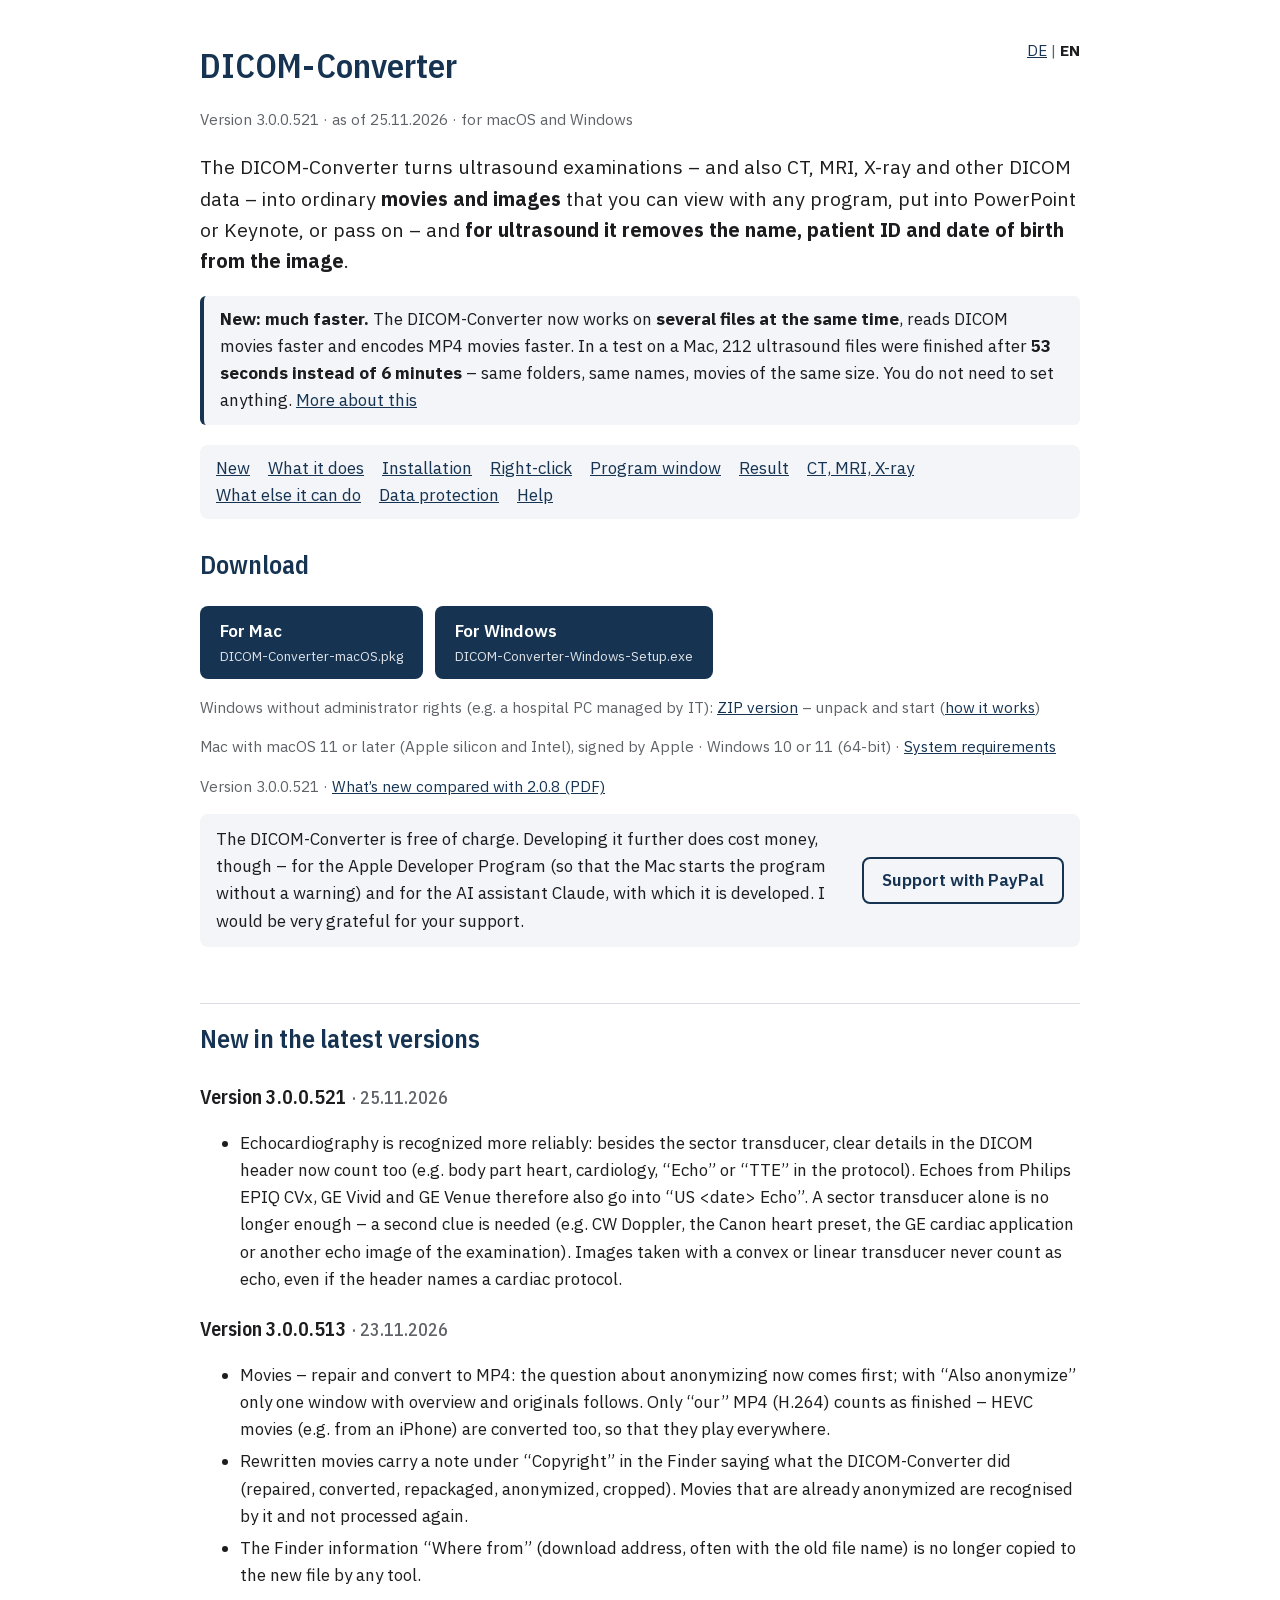
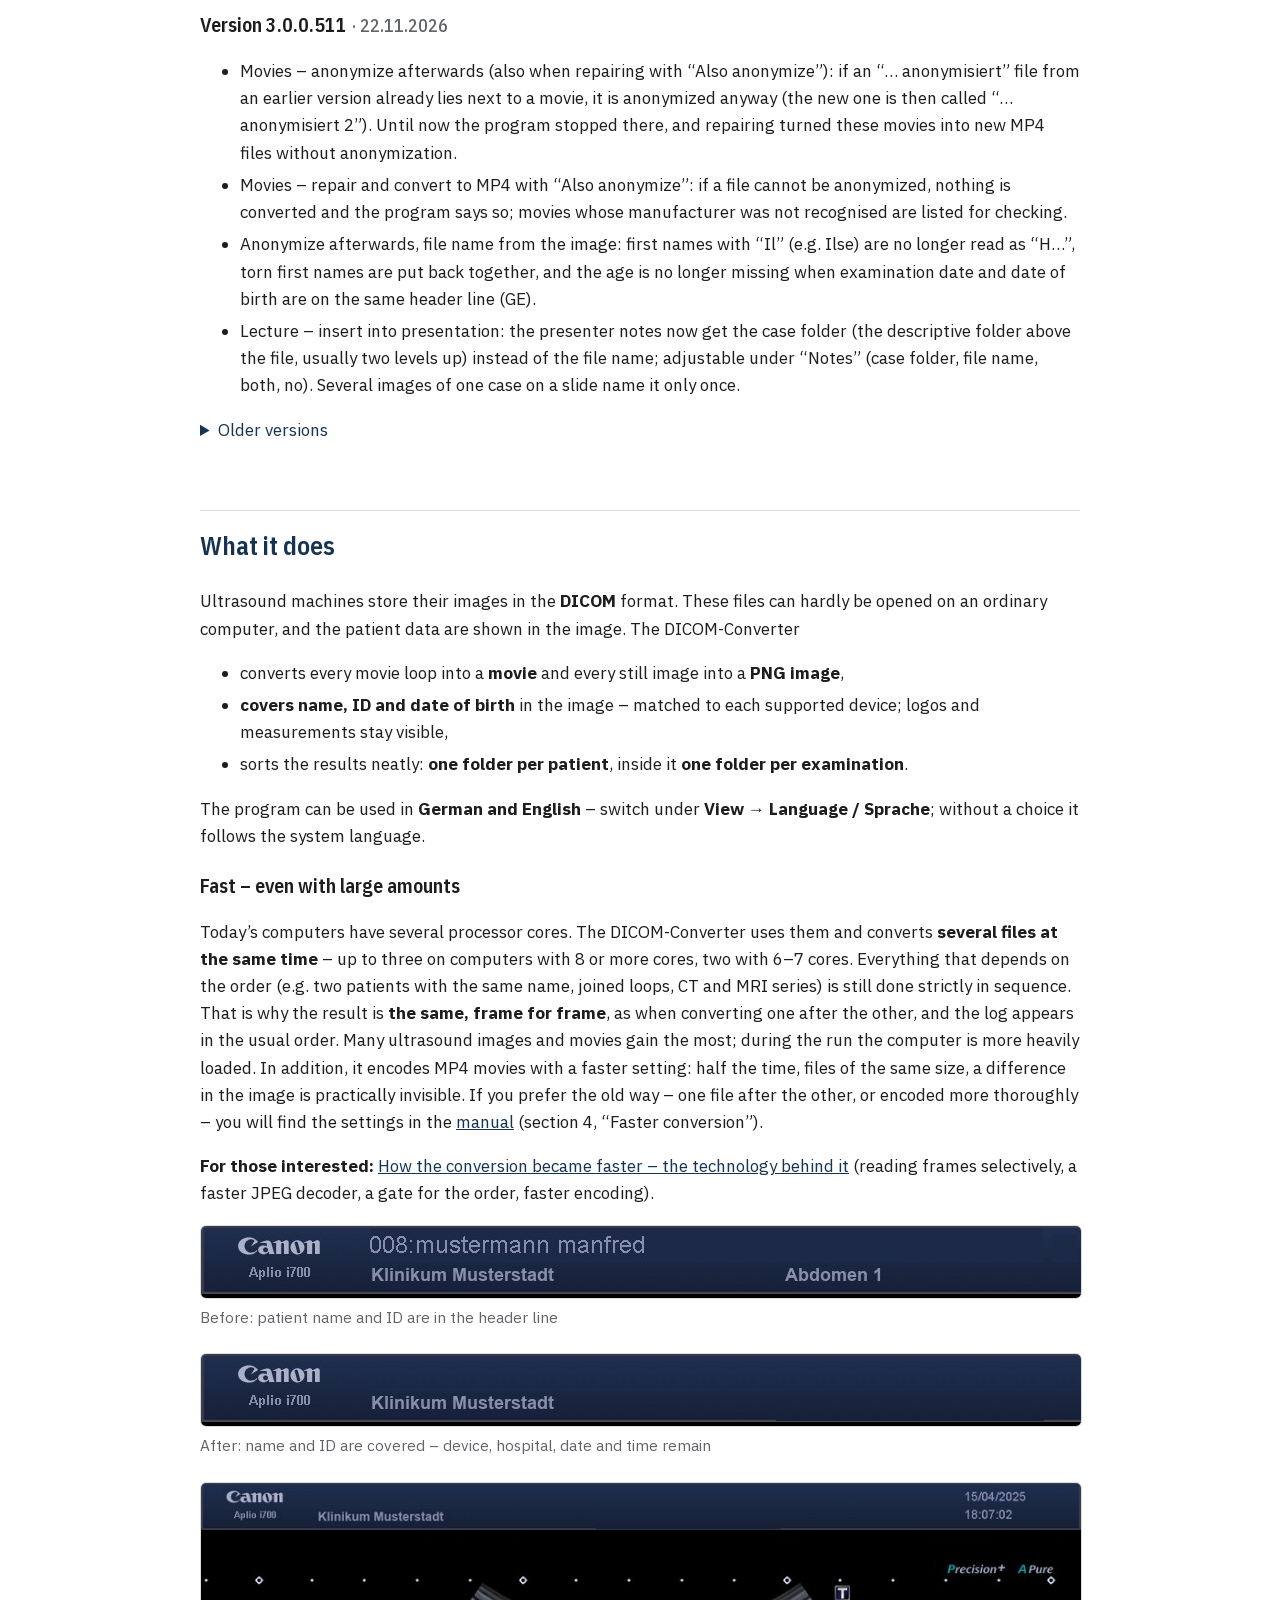
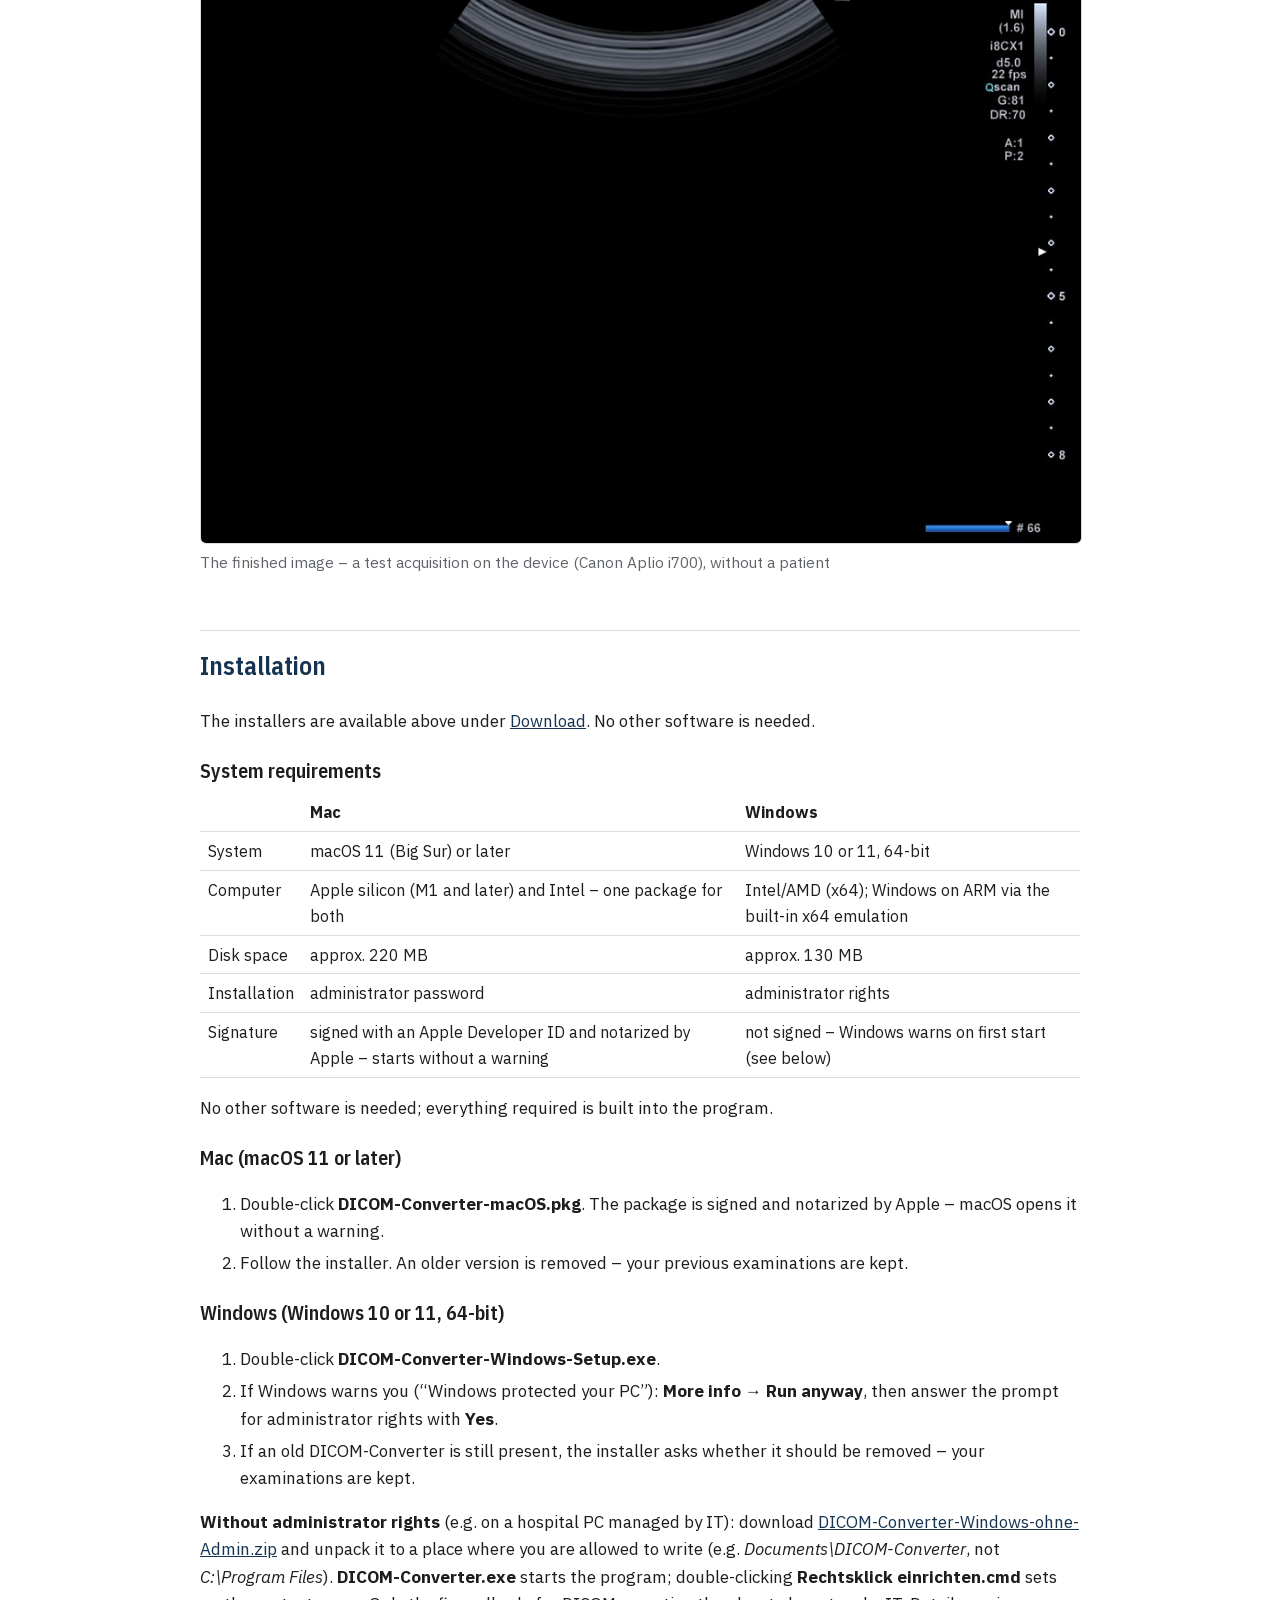
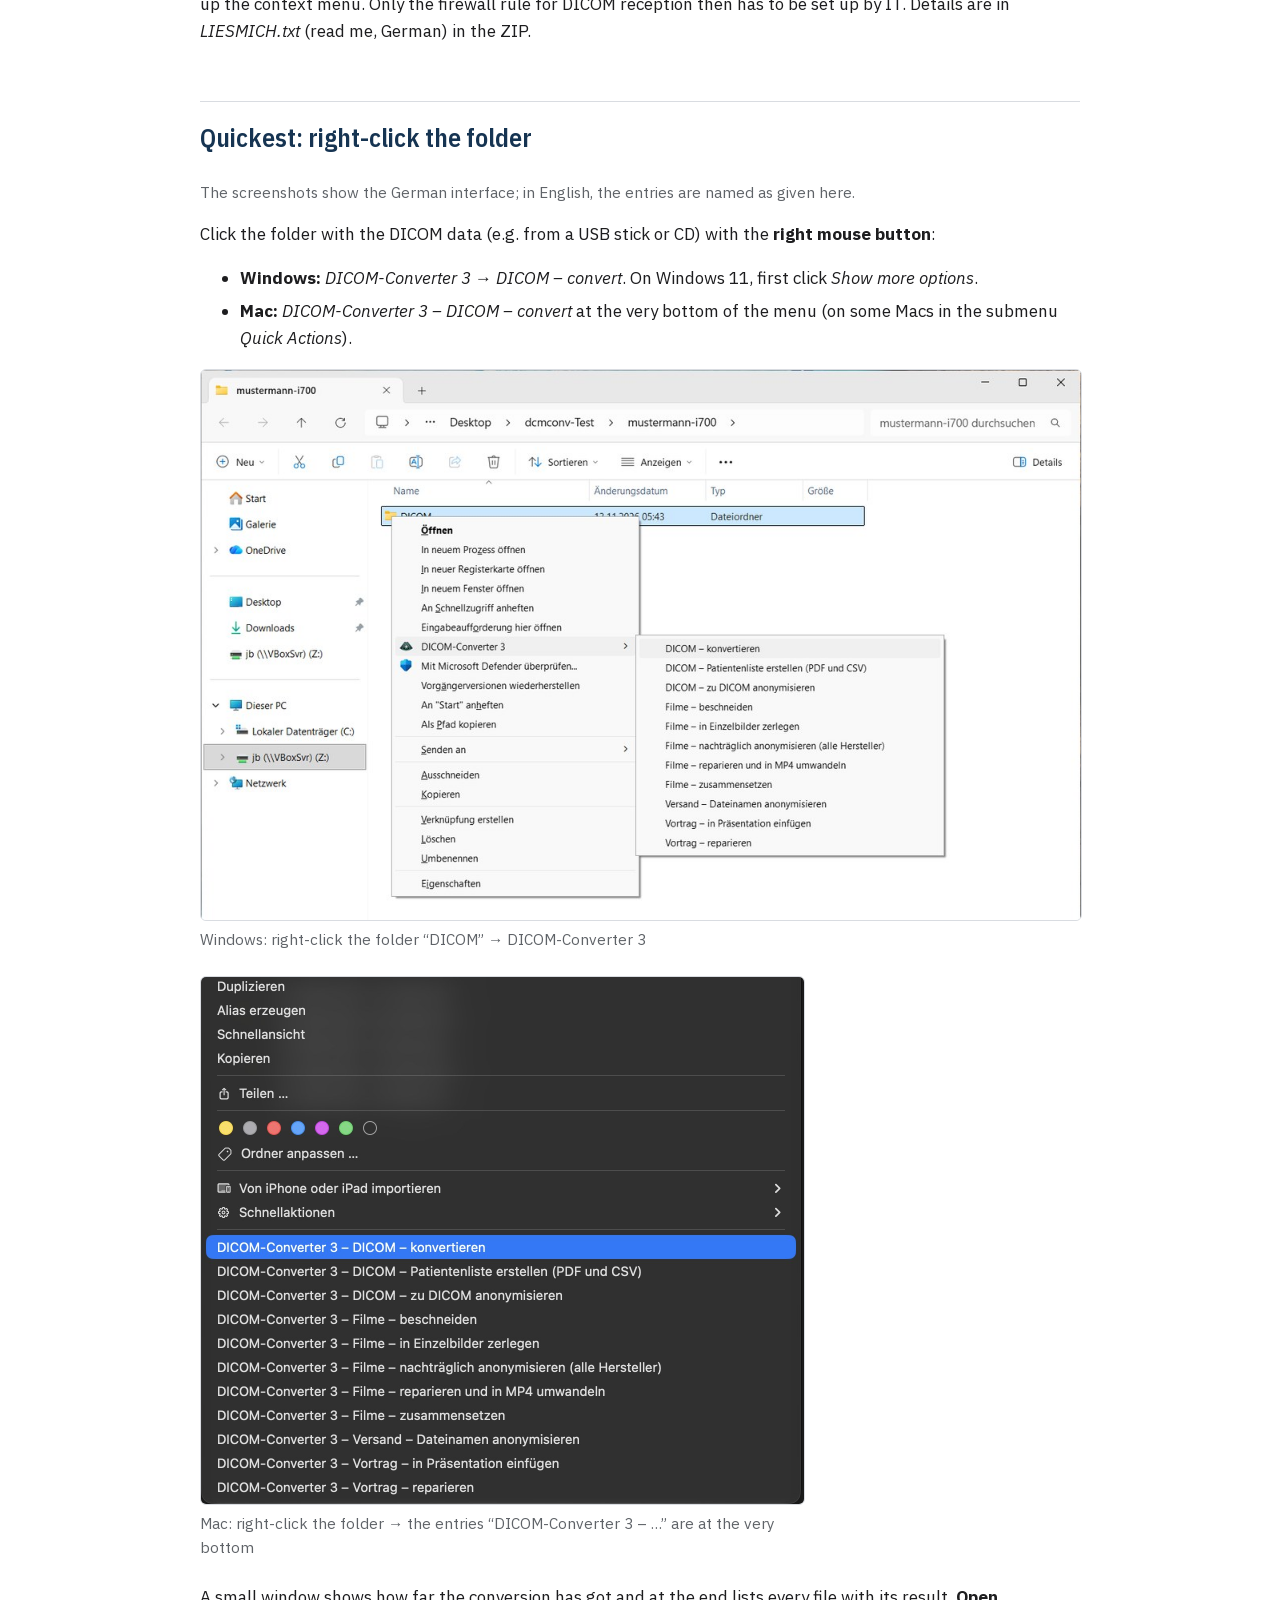
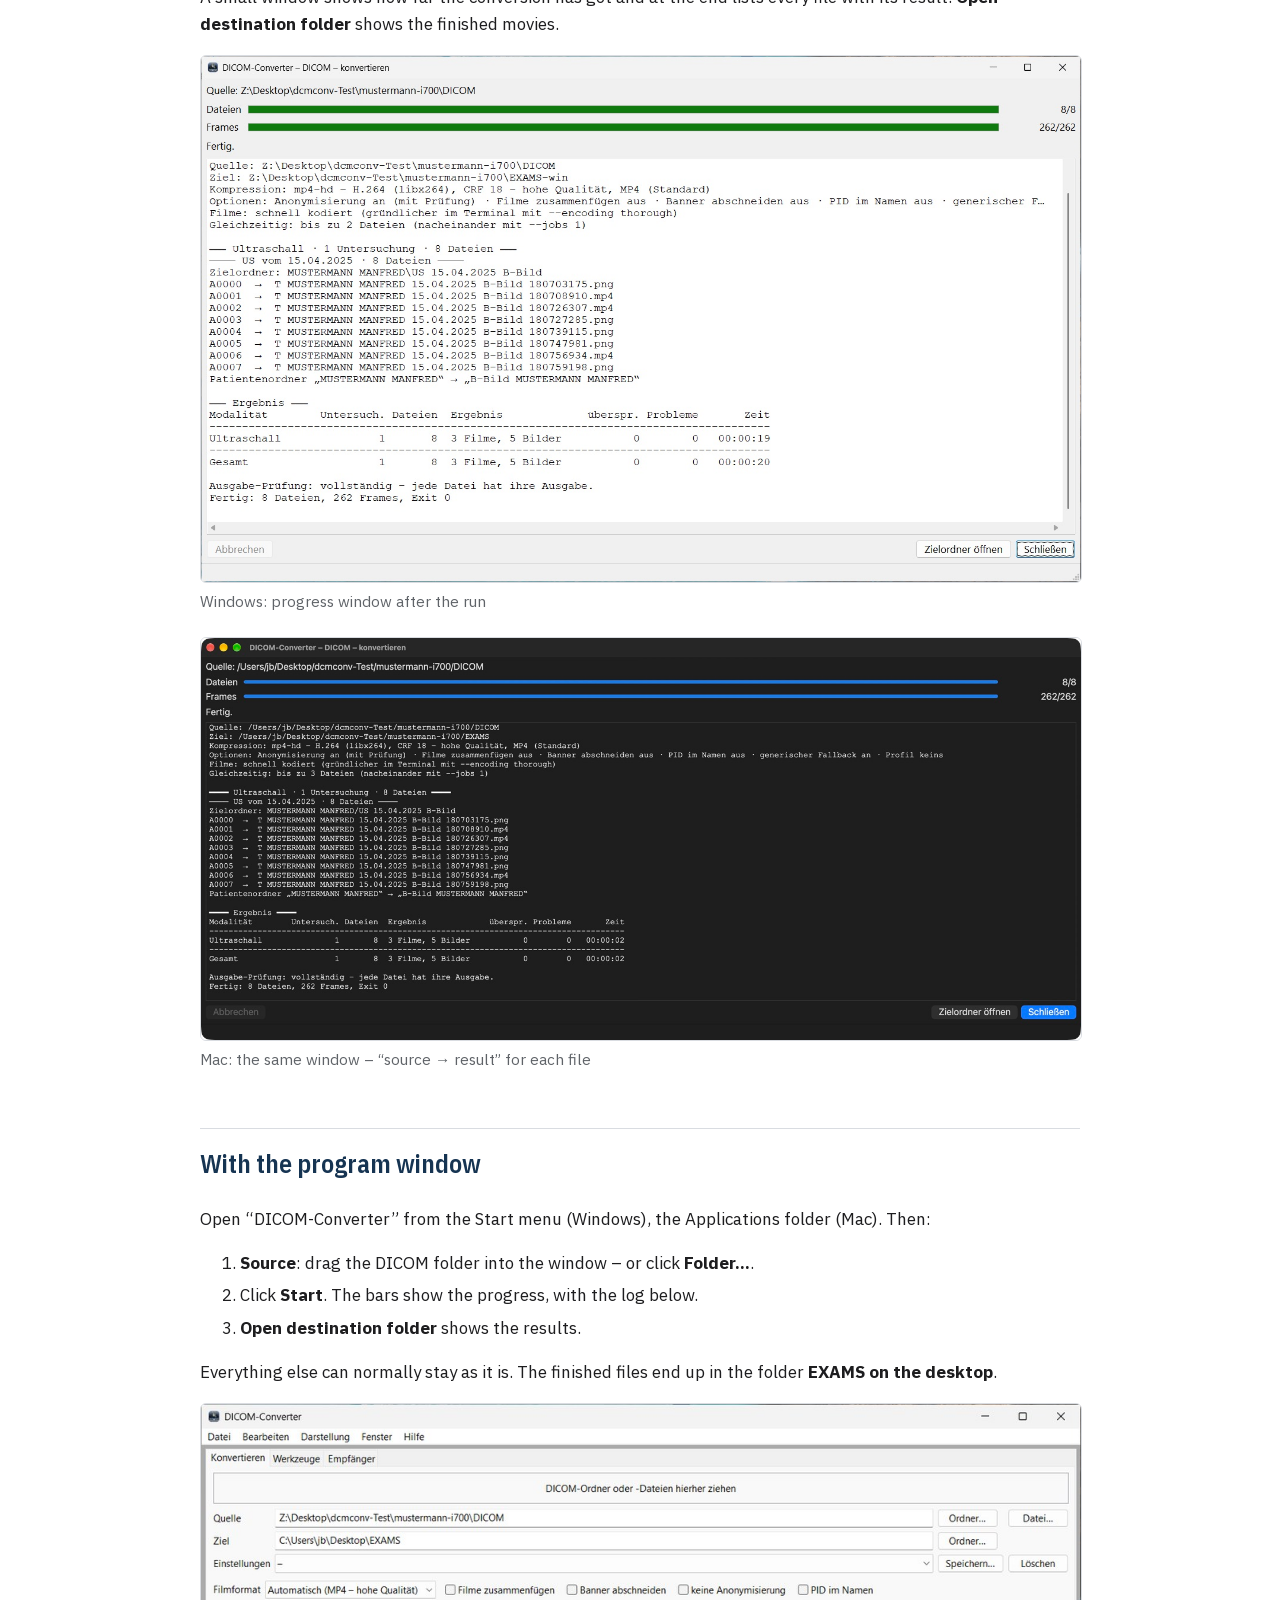
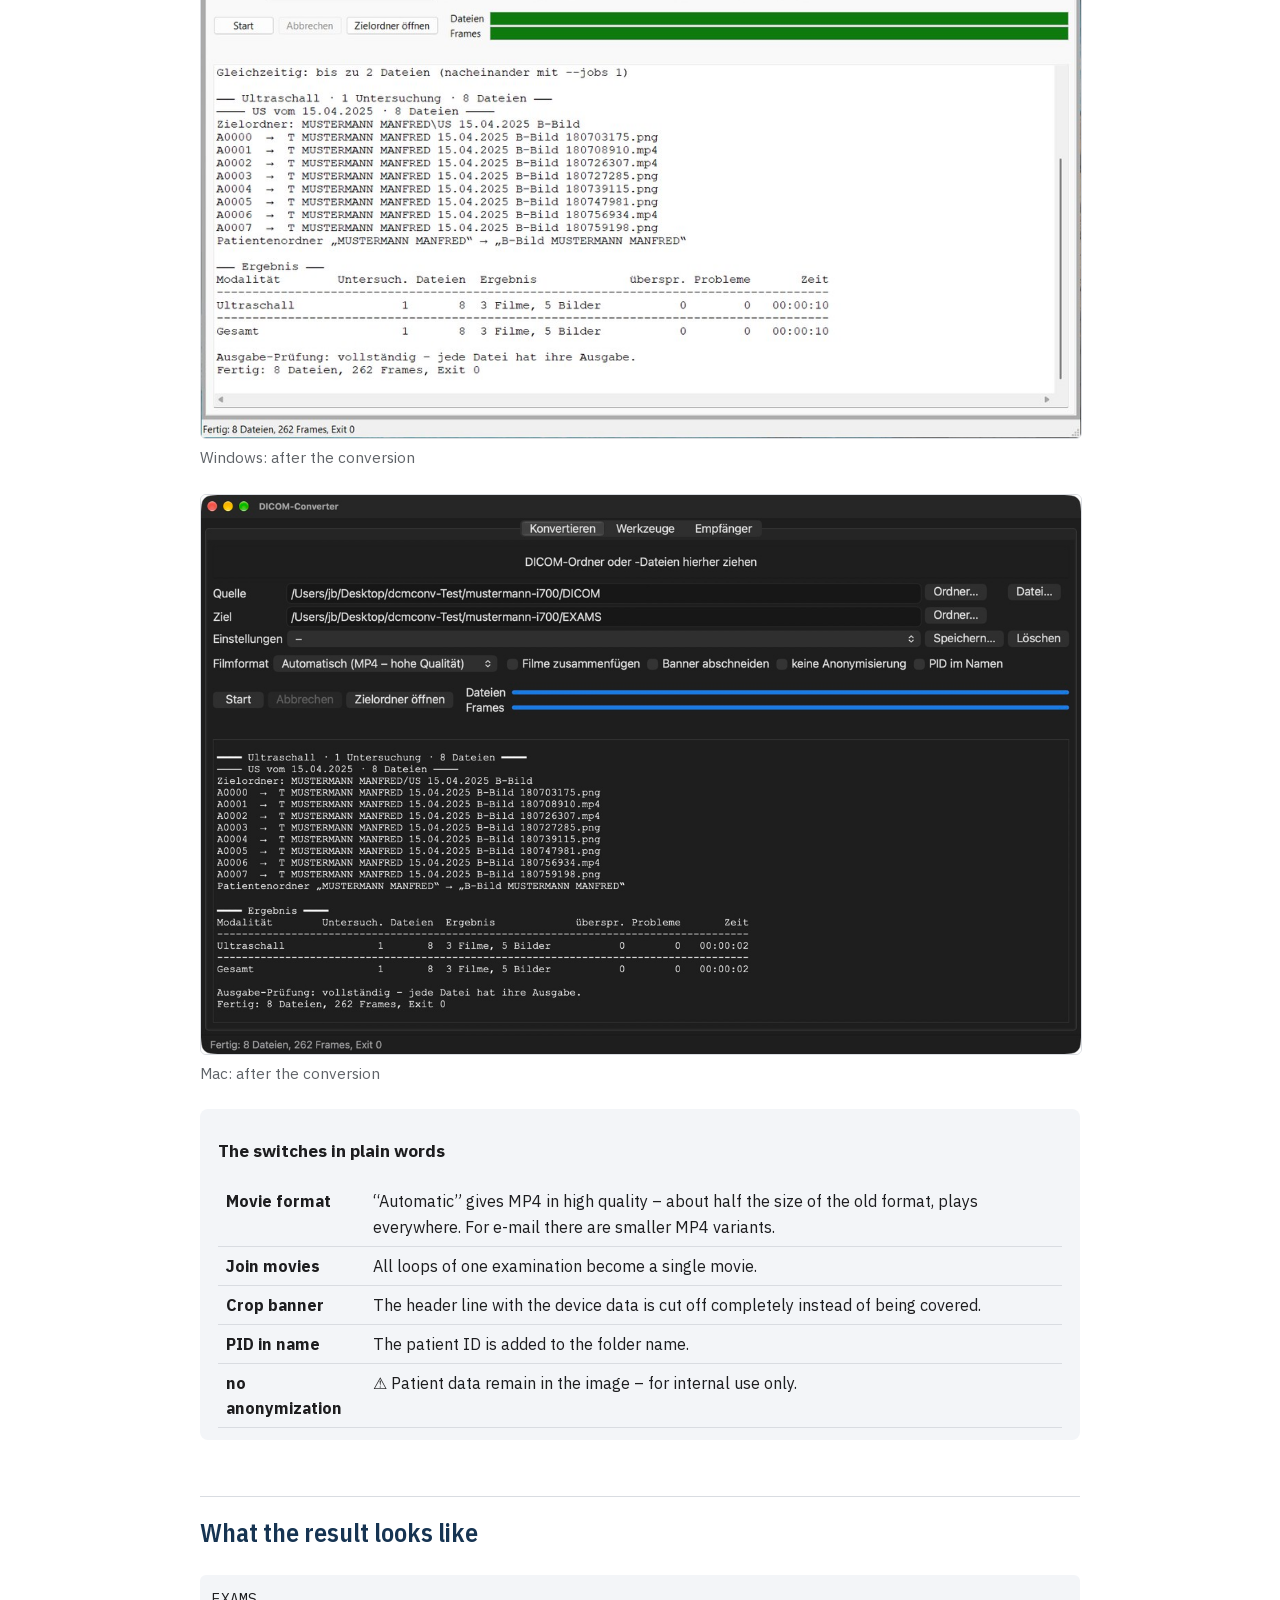
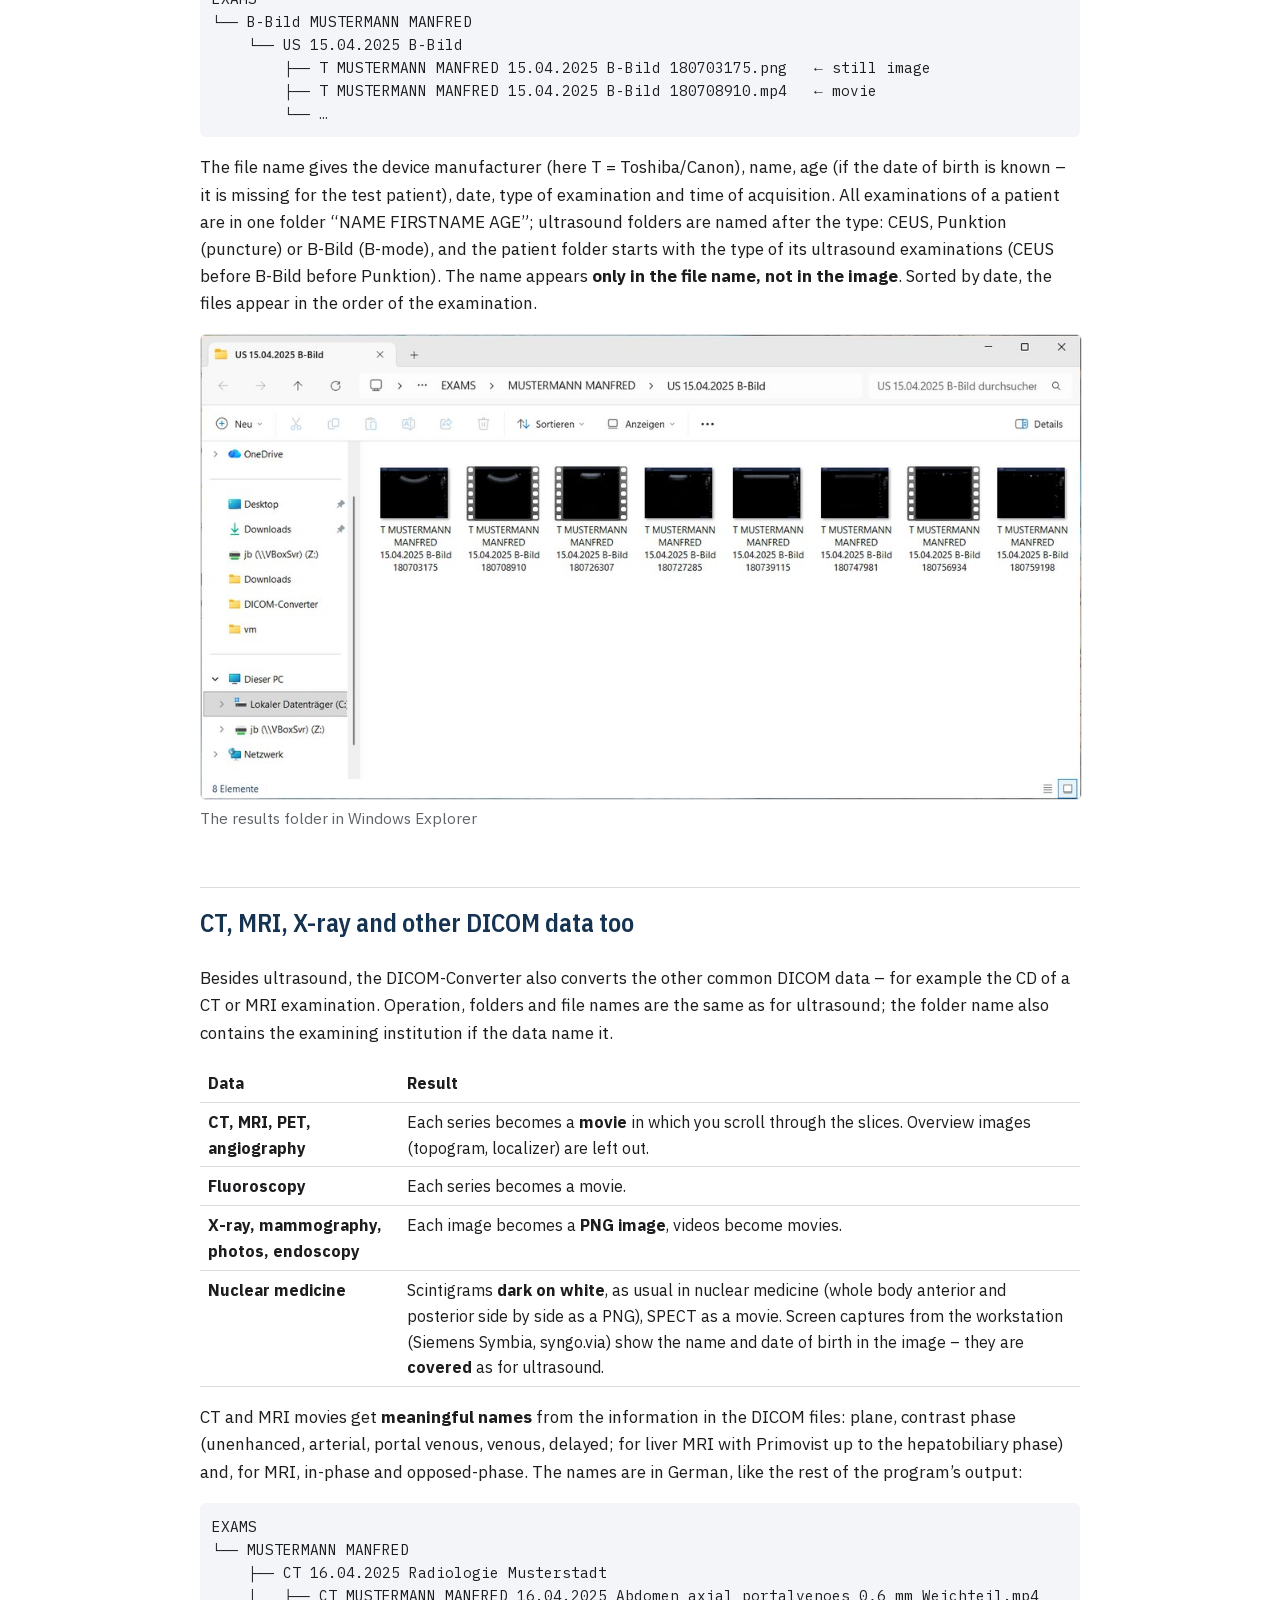
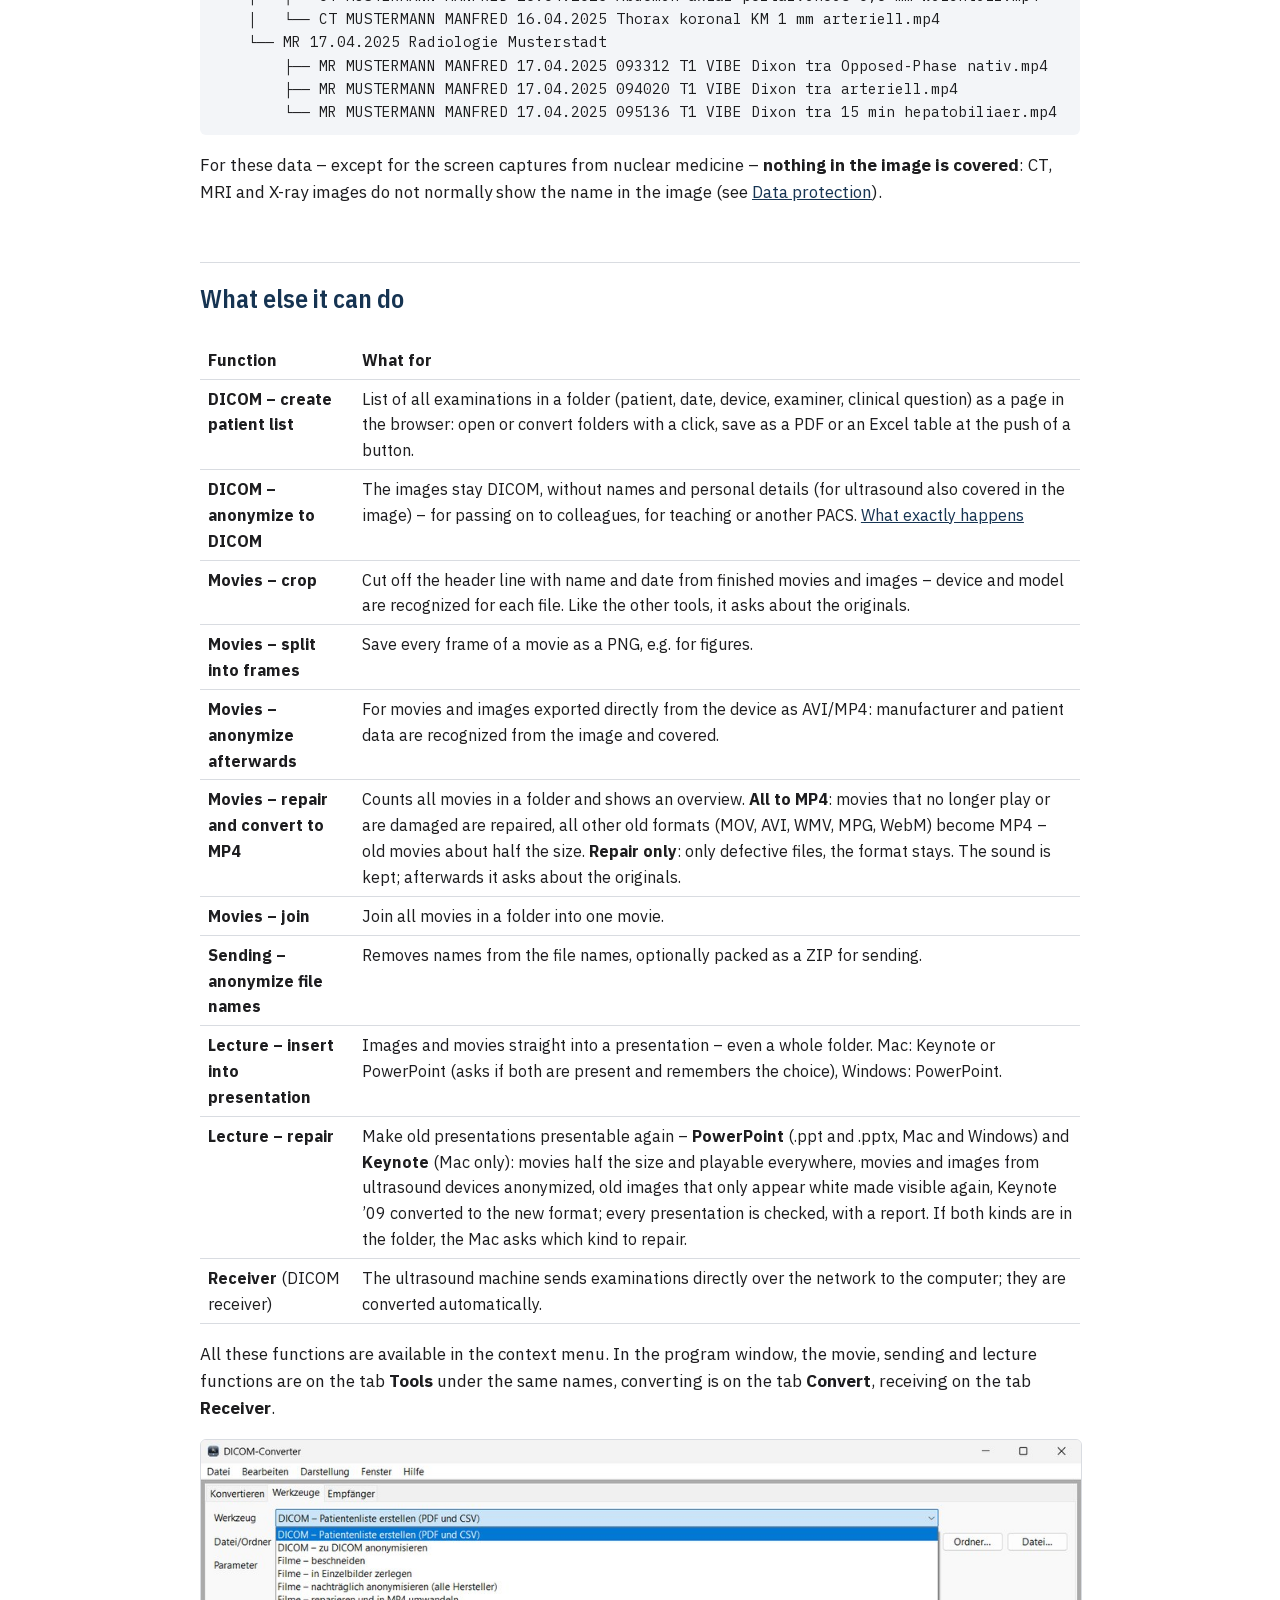
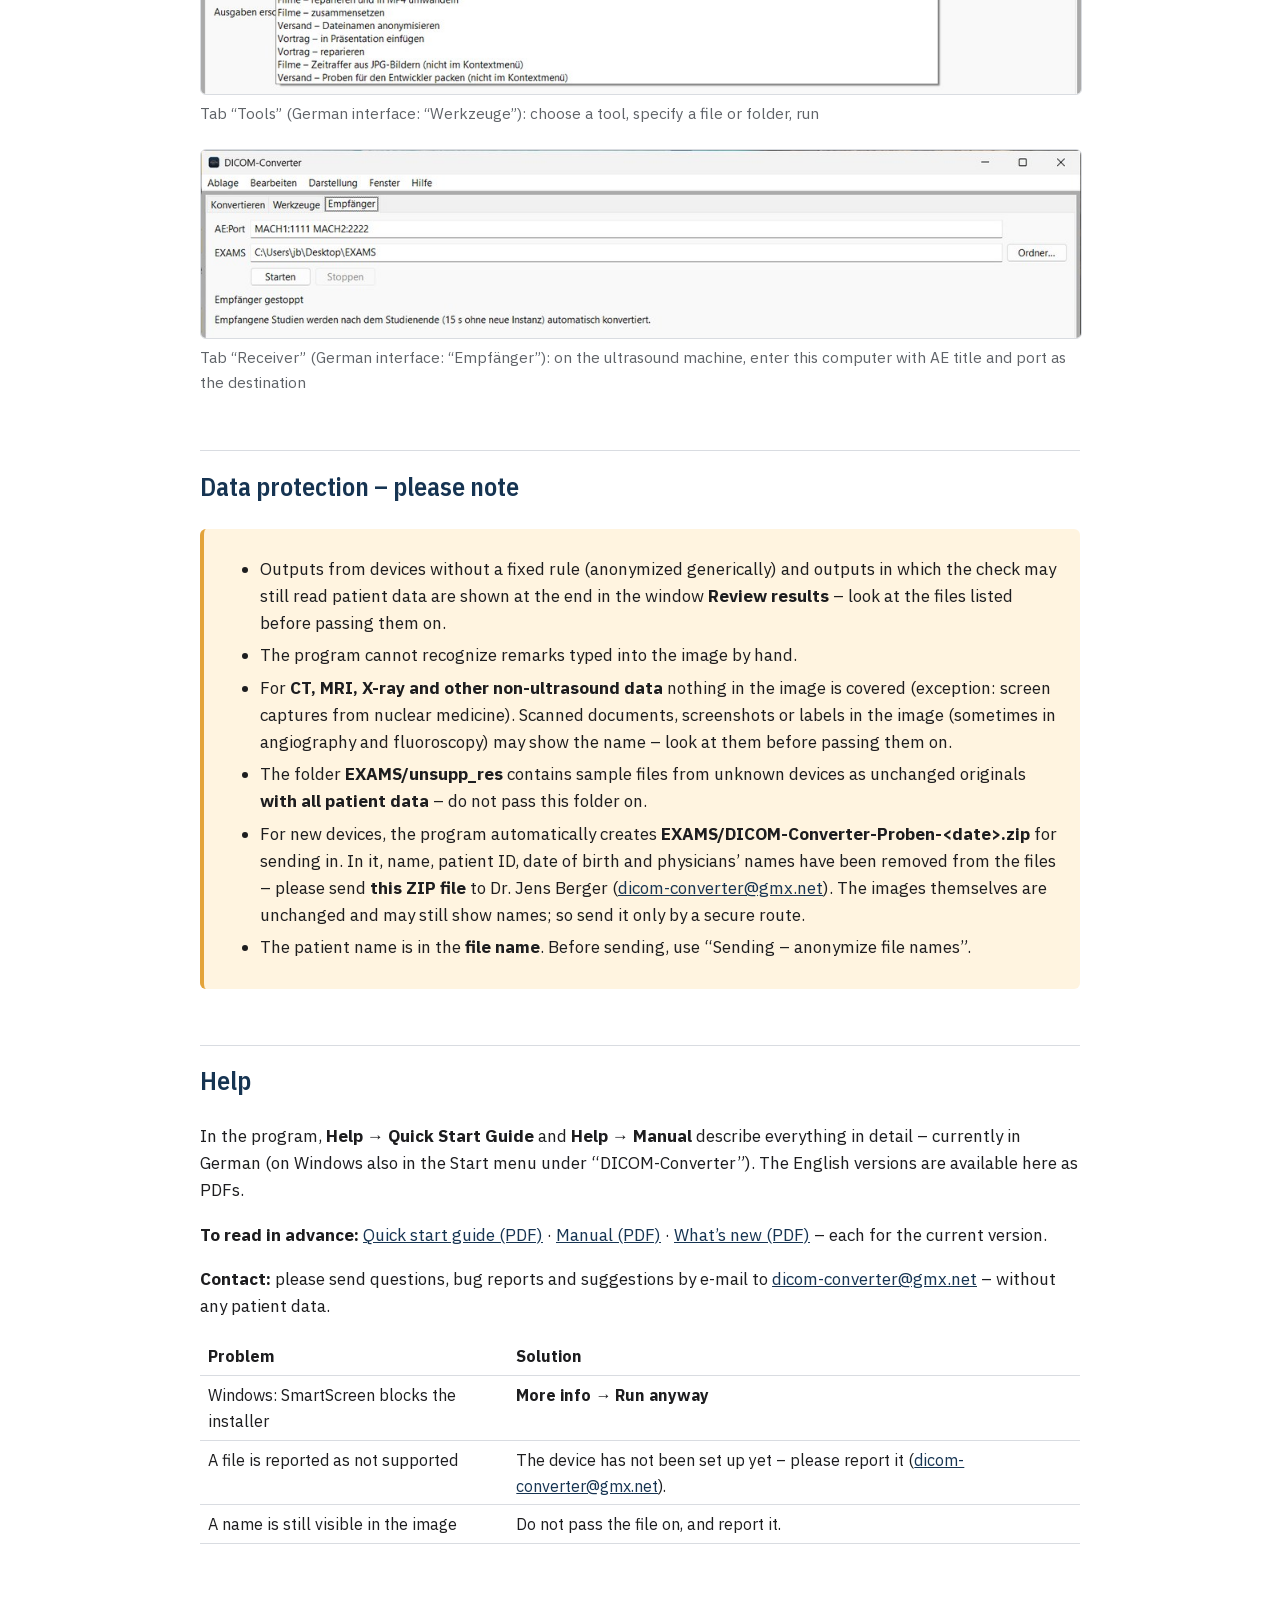
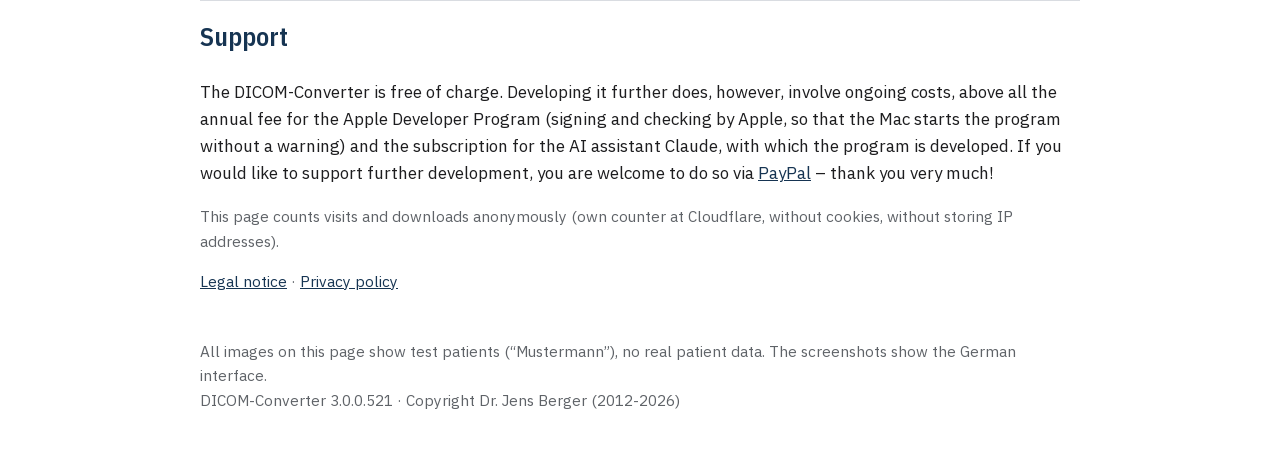
==== en/index.html @ d5595e83 "DICOM-Converter 3.0.0.521 (25.11.2026)" ====
<!doctype html>
<html lang="en">
<head>
<meta charset="utf-8">
<meta name="viewport" content="width=device-width, initial-scale=1">
<title>DICOM-Converter</title>
<link rel="stylesheet" href="../fonts/plex.css">
<link rel="alternate" hreflang="de" href="../"><link rel="alternate" hreflang="en" href="./">
<style>
  :root { --bg: #ffffff; --text: #1d1d1f; --muted: #5f6368; --line: #d9dce1; --box: #f3f5f8; --accent: #163452; --warn: #fff4e0; --warnline: #e3a33a; }
  @media (prefers-color-scheme: dark) {
    :root:not([data-theme="light"]) { --bg: #17191c; --text: #e8eaed; --muted: #a0a6ad; --line: #3a3e44; --box: #22262b; --accent: #8db8e6; --warn: #3a2f1c; --warnline: #c48a2c; }
  }
  :root[data-theme="dark"] { --bg: #17191c; --text: #e8eaed; --muted: #a0a6ad; --line: #3a3e44; --box: #22262b; --accent: #8db8e6; --warn: #3a2f1c; --warnline: #c48a2c; }
  body { margin: 0; background: var(--bg); color: var(--text); font: 17px/1.6 "IBM Plex Sans", -apple-system, "Segoe UI", Helvetica, Arial, sans-serif; }
  h1, h2, h3 { font-family: "IBM Plex Sans Condensed", "Arial Narrow", "Helvetica Neue", Arial, sans-serif; font-weight: 600; text-wrap: balance; }
  pre, code, kbd { font-family: "IBM Plex Mono", ui-monospace, "SF Mono", Menlo, Consolas, monospace; }
  main { max-width: 880px; margin: 0 auto; padding: 24px 16px 48px; }
  h1 { color: var(--accent); font-size: 2em; margin: 0.4em 0 0.1em; }
  h2 { color: var(--accent); margin-top: 2.2em; padding-top: 0.6em; border-top: 1px solid var(--line); }
  h3 { margin-bottom: 0.3em; }
  .lead { font-size: 1.15em; }
  .muted { color: var(--muted); font-size: 0.9em; }
  nav { background: var(--box); border-radius: 8px; padding: 10px 16px; margin: 20px 0; }
  nav a { margin-right: 14px; white-space: nowrap; }
  a { color: var(--accent); }
  figure { margin: 16px 0 24px; }
  figure img { display: block; width: 100%; height: auto; border: 1px solid var(--line); border-radius: 6px; }
  figcaption { color: var(--muted); font-size: 0.9em; margin-top: 6px; }
  .pair { display: grid; grid-template-columns: 1fr 1fr; gap: 14px; }
  @media (max-width: 640px) { .pair { grid-template-columns: 1fr; } }
  .box { background: var(--box); border-radius: 8px; padding: 12px 18px; }
  .warn { background: var(--warn); border-left: 4px solid var(--warnline); border-radius: 6px; padding: 10px 16px; }
  ol li, ul li { margin: 0.3em 0; }
  pre { background: var(--box); border-radius: 6px; padding: 12px; overflow-x: auto; font-size: 0.85em; }
  table { border-collapse: collapse; width: 100%; font-size: 0.95em; }
  td, th { border-bottom: 1px solid var(--line); padding: 6px 8px; text-align: left; vertical-align: top; }
  kbd { border: 1px solid var(--line); border-radius: 4px; padding: 0 5px; font-size: 0.9em; background: var(--box); }
  .downloads { display: flex; flex-wrap: wrap; gap: 12px; margin: 16px 0 8px; }
  .button { display: inline-block; background: var(--accent); color: var(--bg); text-decoration: none; font-weight: 600; border-radius: 8px; padding: 12px 20px; }
  .button small { display: block; font-weight: 400; font-size: 0.8em; opacity: 0.85; }
  .button.secondary { background: transparent; color: var(--accent); border: 2px solid var(--accent); padding: 8px 18px; white-space: nowrap; }
  .support { display: flex; flex-wrap: wrap; align-items: center; gap: 12px 20px; background: var(--box); border-radius: 8px; padding: 12px 16px; margin: 14px 0 4px; }
  .support span { flex: 1 1 320px; }
  #neu + h3 { margin-top: 0.6em; }
  h3 .muted { font-weight: 400; }
  details summary { cursor: pointer; color: var(--accent); margin: 0.6em 0; }
  .hinweis { background: var(--box); border-left: 4px solid var(--accent); border-radius: 6px; padding: 10px 16px; margin: 16px 0; }
  .sprache { float: right; margin: 0.9em 0 0 1em; font-size: 0.9em; color: var(--muted); }
  .sprache b { color: var(--text); }
</style>
<!-- eigener Zähler (Cloudflare, ohne Cookies, ohne Speicherung von IP-Adressen): Aufruf und Klicks auf Knöpfe mit data-klick -->
<script>(function(){var u="https://dicom-converter-zaehler.jensberger-dev.workers.dev/hit";function s(k){try{navigator.sendBeacon(u,new Blob([JSON.stringify({k:k,p:location.pathname,r:document.referrer})],{type:"text/plain"}))}catch(e){}}
s("view");document.addEventListener("click",function(e){var a=e.target.closest&&e.target.closest("[data-klick]");if(a)s(a.getAttribute("data-klick"))},true)})();</script>
</head>
<body>
<main>

<p class="sprache"><a href="../" hreflang="de" lang="de">DE</a> | <b>EN</b></p>
<h1>DICOM-Converter</h1>
<p class="muted">Version 3.0.0.521 · as of 25.11.2026 · for macOS and Windows</p>

<p class="lead">The DICOM-Converter turns ultrasound examinations – and also CT, MRI, X-ray and other DICOM data – into
ordinary <b>movies and images</b> that you can view with any program, put into PowerPoint or Keynote, or pass on –
and <b>for ultrasound it removes the name, patient ID and date of birth from the image</b>.</p>

<p class="hinweis"><b>New: much faster.</b> The DICOM-Converter now works on <b>several files at the same time</b>,
reads DICOM movies faster and encodes MP4 movies faster. In a test on a Mac, 212 ultrasound files were finished after
<b>53 seconds instead of 6 minutes</b> – same folders, same names, movies of the same size.
You do not need to set anything. <a href="#schneller">More about this</a></p>

<nav>
  <a href="#neu">New</a>
  <a href="#was">What it does</a>
  <a href="#installieren">Installation</a>
  <a href="#rechtsklick">Right-click</a>
  <a href="#fenster">Program window</a>
  <a href="#ergebnis">Result</a>
  <a href="#andere">CT, MRI, X-ray</a>
  <a href="#mehr">What else it can do</a>
  <a href="#datenschutz">Data protection</a>
  <a href="#hilfe">Help</a>
</nav>


<h2 id="download" style="border-top:0; margin-top:1em; padding-top:0">Download</h2>
<div class="downloads">
  <a class="button" href="https://github.com/jensberger-dev/dicom-converter/releases/latest/download/DICOM-Converter-macOS.pkg" data-klick="download-macos">For Mac<small>DICOM-Converter-macOS.pkg</small></a>
  <a class="button" href="https://github.com/jensberger-dev/dicom-converter/releases/latest/download/DICOM-Converter-Windows-Setup.exe" data-klick="download-windows">For Windows<small>DICOM-Converter-Windows-Setup.exe</small></a>
  </div>
<p class="muted">Windows without administrator rights (e.g. a hospital PC managed by IT): <a href="https://github.com/jensberger-dev/dicom-converter/releases/latest/download/DICOM-Converter-Windows-ohne-Admin.zip" data-klick="download-windows">ZIP version</a> – unpack and start (<a href="#windows-zip">how it works</a>)</p>
<p class="muted">Mac with macOS 11 or later (Apple silicon and Intel), signed by Apple · Windows 10 or 11 (64-bit) · <a href="#voraussetzungen">System requirements</a></p>
<p class="muted">Version 3.0.0.521 · <a href="https://github.com/jensberger-dev/dicom-converter/releases/latest/download/DICOM-Converter-Whats-New.pdf" data-klick="download-neuerungen">What’s new compared with 2.0.8 (PDF)</a></p>
<div class="support">
  <span>The DICOM-Converter is free of charge. Developing it further does cost money, though – for the Apple Developer Program (so that the Mac starts the program without a warning) and for the AI assistant Claude, with which it is developed. I would be very grateful for your support.</span>
  <a class="button secondary" href="https://www.paypal.com/paypalme/DicomConverter" data-klick="paypal">Support with PayPal</a>
</div>


<h2 id="neu">New in the latest versions</h2>
<h3>Version 3.0.0.521 <span class="muted">· 25.11.2026</span></h3>
<ul>
  <li>Echocardiography is recognized more reliably: besides the sector transducer, clear details in the DICOM header now count too (e.g. body part heart, cardiology, “Echo” or “TTE” in the protocol). Echoes from Philips EPIQ CVx, GE Vivid and GE Venue therefore also go into “US &lt;date&gt; Echo”. A sector transducer alone is no longer enough – a second clue is needed (e.g. CW Doppler, the Canon heart preset, the GE cardiac application or another echo image of the examination). Images taken with a convex or linear transducer never count as echo, even if the header names a cardiac protocol.</li>
</ul>
<h3>Version 3.0.0.513 <span class="muted">· 23.11.2026</span></h3>
<ul>
  <li>Movies – repair and convert to MP4: the question about anonymizing now comes first; with “Also anonymize” only one window with overview and originals follows. Only “our” MP4 (H.264) counts as finished – HEVC movies (e.g. from an iPhone) are converted too, so that they play everywhere.</li>
  <li>Rewritten movies carry a note under “Copyright” in the Finder saying what the DICOM-Converter did (repaired, converted, repackaged, anonymized, cropped). Movies that are already anonymized are recognised by it and not processed again.</li>
  <li>The Finder information “Where from” (download address, often with the old file name) is no longer copied to the new file by any tool.</li>
</ul>
<h3>Version 3.0.0.511 <span class="muted">· 22.11.2026</span></h3>
<ul>
  <li>Movies – anonymize afterwards (also when repairing with “Also anonymize”): if an “… anonymisiert” file from an earlier version already lies next to a movie, it is anonymized anyway (the new one is then called “… anonymisiert 2”). Until now the program stopped there, and repairing turned these movies into new MP4 files without anonymization.</li>
  <li>Movies – repair and convert to MP4 with “Also anonymize”: if a file cannot be anonymized, nothing is converted and the program says so; movies whose manufacturer was not recognised are listed for checking.</li>
  <li>Anonymize afterwards, file name from the image: first names with “Il” (e.g. Ilse) are no longer read as “H…”, torn first names are put back together, and the age is no longer missing when examination date and date of birth are on the same header line (GE).</li>
  <li>Lecture – insert into presentation: the presenter notes now get the case folder (the descriptive folder above the file, usually two levels up) instead of the file name; adjustable under “Notes” (case folder, file name, both, no). Several images of one case on a slide name it only once.</li>
</ul>
<details><summary>Older versions</summary>
<h3>Version 3.0.0.504 <span class="muted">· 22.11.2026</span></h3>
<ul>
  <li>Lecture – insert into presentation: what was asked at every insert (Keynote or PowerPoint, theme, slide layout) can now be set permanently – in a text file with explanations, opened in the program window under File → “Settings for inserting into presentations …”. New for PowerPoint: border around images and movies (colour, width, line), shadow, strength of the reflection, fade-in, and for movies start (immediately or on click), loop or once, rewind, hide and (on Windows) sound. For Keynote: strength of the reflection, repeat (loop or back and forth) and volume. If you set nothing, nothing changes.</li>
  <li>Keynote: inserted movies now play in a normal loop instead of forwards and then backwards (adjustable).</li>
  <li>Movies – repair and convert to MP4: an additional question offers to anonymize the movies afterwards in the same step (like “Movies – anonymize afterwards”, with the same choice for the originals). If there is nothing to repair, you can anonymize on its own instead.</li>
  <li>GE LOGIQ (960×540 movies from lectures): movies in dual view (B-mode and contrast side by side) are now recognised when anonymizing afterwards; until now they stayed unchanged. The cover over the name is black for all 960×540 movies and leaves the probe text next to it free.</li>
  <li>PowerPoint on the Mac: inserted movies now really start by themselves as soon as the slide appears. Until now they waited for a click.</li>
</ul>
<h3>Version 3.0.0.501 <span class="muted">· 21.11.2026</span></h3>
<ul>
  <li>Finder tags (B-Bild, CEUS, …) are kept when images or movies are edited in place (anonymize afterwards, remove cine bar, crop, repair). Until now they were lost.</li>
  <li>Presentation – repair: ultrasound images that were inserted into PowerPoint scaled down or squashed are now recognized and anonymized; squashed images are shown in the right aspect ratio again. Cover rectangles that stick out beyond the image edge or are animated are removed as well. If a cover rectangle stays because the image below could not be anonymized, the report names the slide.</li>
  <li>Vortrag – in Präsentation einfügen (insert into presentation): with several files a small grid asks how many images or movies should go on one slide – mark e.g. 1 × 2 (side by side), 2 × 2 or 3 × 4 fields with the mouse and click. The images are placed row by row, each fitted into its field. Keynote and PowerPoint, Mac and Windows.</li>
  <li>Installation on the Mac: the steps on the left of the installer window are easy to read again (lighter background, own version for dark mode); the contact shown there is dicom-converter@gmx.net.</li>
  <li>GE LOGIQ (movies and images 960×540 from presentations): with linear probes a thin grey line stayed left of the image below the covered header line. It no longer appears.</li>
</ul>
<h3>Version 3.0.0.480 <span class="muted">· 20.11.2026</span></h3>
<ul>
  <li>New in the terminal: <code>thick-movies</code> averages finished CT movies with thin slices into 3 mm slices afterwards (thickness from the file name, the original is deleted after a checked conversion); <code>cine-bars</code> removes the cine bar from finished, cropped Canon still images without changing the rest of the image. Both in the terminal only.</li>
  <li>Echocardiography: recordings with a sector transducer are now named “Echo” and go into a folder of their own, “US &lt;date&gt; Echo”. Until now an echo with a low MI was taken for CEUS and pulled the whole examination of that day into the CEUS folder. When joining movies, the echo stays a movie of its own.</li>
  <li>CT: thin slices (e.g. 0.6 mm) are now combined into 3 mm slices, as the CT and PACS viewers do. The slices overlap (one every 1.2 mm) so that the movie runs smoothly; the movies are calmer and smaller; the file name shows the new thickness. Coronal and sagittal series stay unchanged. In the terminal: another thickness with <code>--thick-slices 5</code>, off with <code>--thick-slices 0</code>.</li>
  <li>Patient folders are named after the patient only again, without “CEUS”, “B-Bild” or “Punktion” in front. Existing folders with a prefix are still used and not renamed. If you want the prefix: <code>convert --type-prefix</code> in the terminal.</li>
  <li>Windows: the links in the patient list (open folder and “convert”) now work – previously the program reported that the folder no longer exists.</li>
  <li>GE LOGIQ E10: images in 1285x960 and 1530x960 (for example in presentations) are now anonymized – name, ID and user initials are covered.</li>
  <li>GE images and movies in 960x720, 960x540 and 1552x873 are now also recognized by their logo. Before, some stayed unchanged when text recognition could not read the lettering (for example in “Repair presentation”).</li>
  <li>Canon Aplio (i series, a, a450, flex and others): in still images the cine bar with the frame number at the bottom (“# 117”) disappears, in dual view both; movies have none. This also applies to “Movies – anonymize afterwards” – for exports in full image size and for images already cropped, if the bar is exactly in its place. With the output format DICOM the image stays unchanged as before.</li>
  <li>GE LOGIQ E9: image sections in 1018x685 (for example in presentations) are now anonymized.</li>
  <li>Endoscopy: name, patient ID and date of birth at the bottom left of the image are now covered (Fujifilm VP-7000, MESO iBox); sex, age, institution and date remain; also in endoscopy videos. Images and videos from other endoscopy devices are not converted for now – previously they ended up in the output with the name in the image.</li>
  <li>Lecture – repair: cover rectangles over an anonymized image or movie are now also removed when text recognition covered something in addition; the “please look” note in the report stays.</li>
</ul>
<h3>Version 3.0.0.442 <span class="muted">· 17.11.2026</span></h3>
<ul>
  <li>Lecture – repair: cover rectangles placed over the header by hand are removed as soon as the movie or image below is safely anonymized (Keynote and PowerPoint). The report names the slides; animated rectangles stay.</li>
  <li>GE LOGIQ, movies in 960x540 (export for lectures): the examiner initials before the name are now covered too.</li>
  <li>GE LOGIQ: screenshots with the overview of patient data (Secondary Capture, 1024/800 wide) are deliberately not converted – until now they went into the output without masks.</li>
  <li>Canon/Toshiba Aplio i800: screenshots of the patient list (1920x1080) are deliberately not converted – the log gives the reason, no sample is stored any more.</li>
  <li>Patient list: now a page in the browser, sorted by examination date. Clicking the folder opens it, “convert” converts the examination (after a confirmation), plus “convert all examinations”. New: patient ID, age, time, accession number, institution, images/movies separately and whether the examination has already been converted. PDF and CSV for Excel via buttons.</li>
  <li>Repair presentation: a cover rectangle now stays as soon as it also lies on an image that was not anonymized; in Keynote only the visible part of a cropped image counts (before, a rectangle over another image could be removed).</li>
  <li>GE LOGIQ, images in 960x690 (cut at the bottom, from lectures) are now anonymized.</li>
  <li>Repair presentation (Keynote): the report lists the items to look at with the reason on each line.</li>
  <li>Lecture – repair (Keynote): MP4, M4V and 3GP movies in Keynote presentations are now also checked and anonymized – until now only MOV movies were processed.</li>
  <li>Lecture – repair: GE images in 1552x873 (and other sizes with an odd pixel count) are now anonymized – until now they stayed unchanged with “Bildgröße geändert” (image size changed).</li>
  <li>Lecture – repair: movies and images from all ultrasound manufacturers are anonymized, no longer only Philips. A recognized device without matching masks is listed in the report under “Bitte ansehen” (please look).</li>
  <li>Anonymize movies afterwards: if a mask is dropped because it would hit the clinic name, the other words below it are covered one by one (the clinic name stays). Before, the patient name stayed visible there on some Philips images (CX50, 800x600).</li>
  <li>Anonymize movies afterwards: Toshiba/Canon images with the extension .tiff or .jpeg are no longer skipped.</li>
  <li>Terminal: <code>extract-examiner</code> puts the matches into „zum Löschen“ in the source folder, like all tools.</li>
  <li>Two different images taken in the same second no longer overwrite each other: the later one is called “…-2”. Before, one of them was silently lost.</li>
  <li>New: DICOM-Converter also speaks English – program window, context menu, questions and log, plus Quick Start Guide, Manual and website. Switch under View → Language / Sprache; without a choice the language follows the system. Folder and file names stay the same.</li>
  <li>New: **Review results** – outputs from devices without a fixed rule and hits of the anonymization check appear at the end of the run in a window of their own: the header line of the first image at actual size, with a green frame around what was covered and a red frame where something may still be legible. “Hold back” moves a file into the folder “zum Löschen”, “OK” keeps it. In the program window and with the context menu; later again via File → Review results …</li>
  <li>New for your own device rules: <code>dicomconverter rules suggest</code> turns samples from a device without a rule (sample ZIP or <code>unsupp_res</code>) into a suggested rule – masks over name, date of birth and ID, cropping below the header line, plus a before/after image per device and a ready-made rule file for <code>rules.d</code>. Details in the manual, section 10.</li>
</ul>
<h3>Version 3.0.0.403 <span class="muted">· 15.11.2026</span></h3>
<ul>
  <li>New: at startup the DICOM-Converter tells you when there is a new version, briefly shows what is new and, if you wish, installs it right away by itself – on the Mac after the administrator password, on Windows after the prompt for administrator rights; it then restarts. The check can be switched off under Hilfe (Help); “Nach neuer Version suchen …” (check for a new version) checks by hand at any time. Only visible from the next version on – this one is still available on the website as usual.</li>
  <li>Anonymization is now always checked: every finished image and every movie is searched for name, patient ID and date of birth by text recognition, and hits are reported at the end. The switch “Anonymisierung prüfen” (check anonymization) is gone. The check covers the header line, where the devices show this information – in the test with 212 ultrasound files the conversion took 70 instead of 50 seconds (the previous check of the whole image: almost 3 minutes).</li>
</ul>
<h3>Version 3.0.0.395 <span class="muted">· 12.11.2026</span></h3>
<ul>
  <li>“Vortrag – reparieren” (repair presentation) instead of “Vortrag – Keynotes reparieren” – now also for PowerPoint, on Mac and Windows: movies in old formats (MJPEG, AVI, WMV) become MP4 and play everywhere in PowerPoint, the presentation usually becomes half the size; Philips movies and images are anonymized; old images that PowerPoint only shows as a white area are visible again in old .ppt files. The result is called “… (repariert)”, with a report next to it. Keynote presentations (Mac only) are repaired as before. If both kinds are in the folder, the Mac asks “Keynote oder PowerPoint?” as when inserting – the choice from last time is preselected.</li>
  <li>Old Keynote and PowerPoint presentations: poster frames of old movies (Cinepak, Indeo, DivX, QuickTime Animation, H.264) are visible again too, and the faint notice “Zur Anzeige wird der QuickTime™ Dekompressor … benötigt” (“QuickTime™ and a … decompressor are needed to see this picture”) in the middle of the image disappears.</li>
  <li>New: nuclear medicine (NM). Scintigrams are output dark on white (whole body anterior and posterior side by side, SPECT as a movie). Screen captures from Siemens Symbia and syngo.via show name, date of birth, patient ID, referring physician and order number in the image – this is covered, also with the output format DICOM; previously NM files were skipped.</li>
</ul>
<h3>Version 3.0.0.392 <span class="muted">· 11.11.2026</span></h3>
<ul>
  <li>Fixed: if there are text files, ZIP archives or similar between the DICOM files (e.g. a read-me file), the progress window no longer shows an incomprehensible message “E: DcmElement: Unknown Tag &amp; Data …”. Such files are skipped as “keine DICOM-Datei” (not a DICOM file), as before.</li>
</ul>
<h3>Version 3.0.0.389 <span class="muted">· 11.11.2026</span></h3>
<ul>
  <li>Even faster: MP4 movies are encoded with a faster setting – same size, a difference in the image is practically invisible. In the test with 212 ultrasound files 53 seconds instead of 1½ minutes (before 3.0.0.385: 6 minutes). Thorough as before: terminal <code>--encoding thorough</code>.</li>
  <li>“Filme – reparieren und in MP4 umwandeln” (repair and convert to MP4): HEVC movies in MOV (e.g. from the iPhone) are now repackaged into MP4 without loss instead of being re-encoded – they stay the same size and keep their quality. When repackaging, movies with sound are checked frame by frame for completeness like all others before the original is cleared away.</li>
</ul>
<h3>Version 3.0.0.385 <span class="muted">· 11.11.2026</span></h3>
<ul>
  <li>Much faster: DICOM movies are read faster, and on computers with several cores several files are converted at the same time – in the test with 212 ultrasound files on a Mac with an Apple chip 1½ instead of 6 minutes. The results and the log are the same as before, frame for frame. One after the other as before: terminal <code>--jobs 1</code>.</li>
  <li>Fixed (Mac): “Vortrag – in Präsentation einfügen” (insert into presentation) aborted in the context menu since 3.0.0.364 with “Unbekanntes Token kann hier nicht verwendet werden” (unknown token cannot be used here). It now also remembers the choice Keynote/PowerPoint there, as in the program window.</li>
  <li>Windows: for PCs without administrator rights there is a ZIP version to unpack (on the website and in the release), with “Rechtsklick einrichten.cmd” for the context menu.</li>
  <li>Terminal: <code>transcode --ask</code> is now only available together with <code>--all</code>, i.e. with the same questions as “Filme – reparieren und in MP4 umwandeln”. Without questions, <code>transcode --mjpeg-only</code> still converts only the old MJPEG movies.</li>
</ul>
<h3>Version 3.0.0.373 <span class="muted">· 10.11.2026</span></h3>
<ul>
  <li>Joining movies: if an examination has only one loop, it is no longer “joined” but stays a normal movie with the time in its name. Joined movies now mention “CEUS” or “B-Bild” only once in their name.</li>
  <li>“Vortrag – in Präsentation einfügen” (insert into presentation): for a new presentation there is a short list of themes – your own themes and templates, black with white text, white and (Keynote) all other themes. The choice from last time is preselected. On Windows the list replaces the previous yes/no question.</li>
  <li>Output check: if another tool (such as “nachträglich anonymisieren”, anonymize afterwards) edits files while the conversion is still running, the check reports this as “Inzwischen verändert” (changed in the meantime) with the new version instead of as an error. If a file really is missing, it says whether the folder or only the file is missing. Double-clicking such a line shows the source file.</li>
  <li>Fewer questions: cropping, repairing, anonymizing afterwards and repairing Keynotes ask only once about the originals, together with the overview – “In ‚zum Löschen‘ aufheben” (keep in “to be deleted”) or “Originale löschen” (delete originals), the last choice is preselected. Kept originals are collected in one folder “zum Löschen” in the chosen folder. The other questions also say on their buttons what will happen (“Als ZIP packen” / “Ohne ZIP” – pack as ZIP / without ZIP).</li>
</ul>
<h3>Version 3.0.0.368 <span class="muted">· 09.11.2026</span></h3>
<ul>
  <li>Windows: in questions, longer button names such as “Zusammenfügen” (join) were cut off; the buttons now adapt to the text.</li>
</ul>
<h3>Version 3.0.0.364 <span class="muted">· 09.11.2026</span></h3>
<ul>
  <li>New: “Filme – reparieren und in MP4 umwandeln” (repair and convert to MP4) replaces “Filme – reparieren” and “Filme – in MP4 umwandeln”. An overview states what does not play, what is in older formats and what is already fine. You can choose “Alles in MP4” (everything to MP4) – now for all formats (MOV, AVI, WMV, MPG, WebM …), not only old MJPEG movies – or “Nur reparieren” (repair only), where the format stays. Movies with sound are no longer skipped; the sound is kept.</li>
  <li>New in the context menu: “Filme – beschneiden” (crop) cuts off the header line with name and date from finished movies and images, including files straight from the device. Manufacturer and model are recognized per file as when anonymizing, so that devices with the same image size but headers of different heights are cropped correctly too.</li>
  <li>“DICOM – konvertieren” (convert) itself asks whether the loops of an examination should be joined into one movie – only if an examination has several loops of the same image size. The separate entry “mit Glue” is gone.</li>
  <li>“Vortrag – in Präsentation einfügen” (insert into presentation) replaces “… in Keynote einfügen” and “… in PowerPoint einfügen”: on the Mac it asks “Keynote oder PowerPoint?” (only if both are installed), on Windows it uses PowerPoint.</li>
  <li>For “Zusammenfügen oder einzeln lassen?” (join or keep separate?) and “Keynote oder PowerPoint?” the choice from last time is preselected.</li>
  <li>Originals: all tools that replace files ask the same question – delete or keep. Kept originals are always in “zum Löschen” folders: collected in one in the chosen folder, or one per folder. An older original with the same name is never overwritten.</li>
  <li>Program window, tab “Werkzeuge” (tools): contains exactly the entries of the context menu – with the same names, in the same order and with the same questions. Anything that exists only there is listed below with “(nicht im Kontextmenü)” (not in the context menu). The tick box “Quelle löschen” (delete source) and the separate Toshiba entry are gone; “Filme – nachträglich anonymisieren” recognizes Toshiba/Canon by itself and, with the parameter “glue”, joins the loops of one day into one movie.</li>
  <li>Fixed: old QuickTime reference movies (common in old Keynote presentations) whose data file has umlauts, accents or other special characters in its name, or whose name was stored shortened by the old Mac, were not repaired (“Daten fehlen”, data missing), and the data file was converted as a movie of its own and cleared away.</li>
  <li>File names with umlauts and accents are recognized the same way everywhere, including those from older Mac disks or copied from them. A folder of your own such as “zum Lernen” is no longer treated as a deletion folder.</li>
  <li>Fixed: if Keynote could not open a presentation while repairing, the Keynote started in the background was left waiting with an invisible notice and could no longer be quit.</li>
</ul>
<h3>Version 3.0.0.345 <span class="muted">· 08.11.2026</span></h3>
<ul>
  <li>“Vortrag – Keynotes reparieren” (repair Keynotes) rescues many more old presentations – now also from Keynote 1 and 2 and Keynote ’09 presentations saved as a single file. Large presentations no longer hang; if Keynote does get stuck, the program tries a second time and otherwise continues with the next one.</li>
  <li>Images: old PICT images and drawings (e.g. charts from Excel) that stay white today appear again.</li>
  <li>Movies: formats that Keynote no longer plays (MPEG, AVI, WMV, Flash, WebM, old QuickTime movies) are converted to H.264 with sound; referenced and assembled movies are taken over completely.</li>
  <li>Fonts that do not exist on the Mac are replaced by similar ones from macOS – Keynote no longer asks.</li>
  <li>Report: anything Keynote probably will not play is listed with its slide number under “Bitte in Keynote prüfen” (please check in Keynote); missing movie parts are named with their former storage location.</li>
  <li>Bug fixed: when anonymizing Philips images, preview images of other images could be replaced. Please repair affected presentations again from the original.</li>
  <li>“Filme – reparieren” and “Filme – in MP4 umwandeln”: more old movies are converted instead of aborting, the last frame keeps its duration, amounts in MB, log entirely in German.</li>
  <li>Windows: after an update, the context menu, Start menu and shortcuts show the new icon immediately.</li>
</ul>
<h3>Version 3.0.0.314 <span class="muted">· 07.11.2026</span></h3>
<ul>
  <li>New program icon: a drawn ultrasound fan with an SMI vessel image above a film strip – clearly recognizable even at small sizes (Dock, Finder, Explorer, taskbar). The symbol in the Windows context menu is new as well.</li>
  <li>Windows: the program window “DICOM-Converter.exe” now shows the program icon in Explorer instead of colored squares.</li>
</ul>
<h3>Version 3.0.0.311 <span class="muted">· 07.11.2026</span></h3>
<ul>
  <li>Windows: the context menu now has the same entries for folders and for files as on the Mac – including “Filme – in Einzelbilder zerlegen” (split into frames) for folders and “Filme – in MP4 umwandeln” or “Versand – Dateinamen anonymisieren” (anonymize file names) for files (then for their folder).</li>
</ul>
<h3>Version 3.0.0.308 <span class="muted">· 07.11.2026</span></h3>
<ul>
  <li>Context menu reorganized: the entries start with their group – “DICOM”, “Filme” (movies), “Versand” (sending), “Vortrag” (lecture) – and have the same names in the same order on Mac and Windows, e.g. “DICOM – konvertieren”, “Filme – reparieren”, “Versand – Dateinamen anonymisieren”. “Alte Filme in MP4 umwandeln” is now called “Filme – in MP4 umwandeln (Platz sparen)”, “Alte Keynotes reparieren” is called “Vortrag – Keynotes reparieren”. The old entries disappear by themselves during the update.</li>
</ul>
<h3>Version 3.0.0.306 <span class="muted">· 06.11.2026</span></h3>
<ul>
  <li>Zonare z.one: on still images, a remnant of the patient number remained visible at the left edge – now completely covered.</li>
  <li>The examiner’s name or initials in the image header are now covered, while the examination preset (e.g. “Abdomen”) stays visible – on Canon/Toshiba Aplio and Xario as well as GE LOGIQ, also with DICOM as the output format and when anonymizing afterwards. On Canon Aplio i the mask no longer reaches into the frame below the header.</li>
  <li>Anonymizing afterwards: if the device is recognized unambiguously, exactly the same masks apply as when converting to DICOM. Institution names with a comma (e.g. “Klinikum Musterstadt, Gastro/Sono”) stay, and the frame below the header stays intact.</li>
  <li>Movies: masks now sit pixel-exactly. If a mask started on an odd row or column, a pixel row used to remain visible at the edge (e.g. Siemens Sequoia: bottom edge of the patient number above the date).</li>
  <li>Siemens ACUSON Sequoia (older software) and Redwood: if no patient display is switched on at the device, the probe name at the top right (e.g. “5C1”) now stays visible. If something else is shown there, it is still covered.</li>
  <li>Program window: the format “DICOM – anonymisiert, verlustfrei” is now called “DICOM zu DICOM (anonymisiert)” – like the entry in the context menu.</li>
</ul>
<h3>Version 3.0.0.296 <span class="muted">· 05.11.2026</span></h3>
<ul>
  <li>New in the context menu: “DICOM zu DICOM anonymisieren” (anonymize DICOM to DICOM) – the images stay DICOM, without names and personal details, e.g. for colleagues, teaching or another PACS.</li>
  <li>Format “DICOM – anonymisiert”: name, patient number and date of birth are now also removed from study and series descriptions if they appear there.</li>
  <li>Program window: double-clicking a line in the log finds the file even if the patient folder was renamed at the end of the conversion (prefix “CEUS”, “B-Bild”, “Punktion”).</li>
  <li>Format “DICOM – anonymisiert”: the note in the DICOM header and the manual describe more precisely what happens to ultrasound images – outside the masks the image stays exactly the same, but the file is rewritten.</li>
</ul>
<h3>Version 3.0.0.283 <span class="muted">· 02.11.2026</span></h3>
<ul>
  <li>“Alte Filme in MP4 umwandeln” (convert old movies to MP4) now also includes MOV movies in H.264: they are repackaged without loss of quality and stay the same size, so that the archive becomes uniformly MP4.</li>
</ul>
<h3>Version 3.0.0.281 <span class="muted">· 01.11.2026</span></h3>
<ul>
  <li>“Filme nachträglich anonymisieren” (anonymize movies afterwards): cropped or reduced images without a matching device rule are also covered if the name or date of birth can be read in the image.</li>
  <li>GE LOGIQ: masks for 1552×873 and 960×540 improved; when anonymizing afterwards, logo, institution and operator initials stay visible.</li>
  <li>The second name in the practice name and the corresponding examiner initials are always removed from the image, whether afterwards, during conversion or as DICOM.</li>
  <li>Examiner extraction: the subfolder is kept completely, files with the same name are no longer overwritten.</li>
  <li>“Filme nachträglich anonymisieren”: on some images the top edges of covered text remained visible, for example with the date of birth; they are now removed as well.</li>
  <li>Portrait-format movies (e.g. CT and MRI reconstructions) keep their full size when converted to MP4; previously they were reduced without notice.</li>
  <li>Movies recorded in portrait orientation (e.g. on the iPhone) stay upright when converted and edited; previously they ended up lying on their side.</li>
</ul>
<h3>Version 3.0.0.273 <span class="muted">· 31.10.2026</span></h3>
<ul>
  <li>Movie format DICOM: if DICOM is not possible for a file, no MP4 or PNG is created any more; the log states the reason.</li>
</ul>
<h3>Version 3.0.0.268 <span class="muted">· 31.10.2026</span></h3>
<ul>
  <li>Movie format DICOM: folder and file names no longer contain any names or personal data. Each patient gets a random identifier so that a PACS can tell the patients apart. The DICOM header is cleaned according to the standard’s complete table, PDF reports are not passed on. Date, age, device and descriptions are kept – the format is intended for colleagues, teaching and PACS, not for studies.</li>
  <li>“Abbrechen” (cancel) now also works with the movie format DICOM and when reading cross-sectional images, after the file currently being processed.</li>
</ul>
<h3>Version 3.0.0.263 <span class="muted">· 30.10.2026</span></h3>
<ul>
  <li>New: movie format “DICOM – anonymisiert, verlustfrei” (DICOM – anonymized, lossless) – all images stay DICOM, personal details disappear from the DICOM header, and for ultrasound they are also covered in the image (without new compression). Intended for passing on to other hospitals, PACS or studies.</li>
  <li>GE LOGIQ E9 (image size 1442x802): name, date of birth and ID are covered instead of cutting off the header – date, time, probe and MI stay visible.</li>
</ul>
<h3>Version 3.0.0.254 <span class="muted">· 30.10.2026</span></h3>
<ul>
  <li>The DICOM receiver no longer starts unasked at every login. The installation asks about it once – it is only needed if ultrasound machines send directly to this computer. An autostart set up earlier stays until you deselect it at this question.</li>
  <li>“Alte Keynotes reparieren” (repair old Keynotes): the log names the slide for every movie and image and is shorter; a damaged image no longer aborts the repair of a presentation.</li>
  <li>Clearer movie formats in the program window: “MP4 – hohe / mittlere / geringe Qualität” (high / medium / low quality) and “MOV – MJPEG wie Version 2” (as in version 2). Nearly lossless MOV, AVI and WMV are now only available in the terminal (<code>--preset</code>).</li>
</ul>
<h3>Version 3.0.0.248 <span class="muted">· 29.10.2026</span></h3>
<ul>
  <li>“Alte Keynotes reparieren”: a clear log – which presentation, which movie (e.g. “Film 3/24”) and what happened to it; no more technical messages.</li>
  <li>“Alte Keynotes reparieren”: repaired presentations are always called “… (repariert)” and are skipped in a new pass – a canceled pass can simply be restarted.</li>
  <li>Fixed: with Philips movies whose old cover is replaced, the PHILIPS logo was covered as well.</li>
  <li>Speeding up movies, cropping, converting to MP4 and cleaning up empty or “zum Löschen” folders are now only available in the terminal (<code>dicomconverter</code>), no longer in the program window – the selection is clearer.</li>
  <li>Fixed: “Abbrechen” (cancel) in the progress window did not end hanging operations on the Mac.</li>
  <li>Fixed: large photos (e.g. 4K captures of a screen) in presentations or folders held up the recognition of the ultrasound machine for hours.</li>
</ul>
<h3>Version 3.0.0.235 <span class="muted">· 28.10.2026</span></h3>
<ul>
  <li>New: “Was ist neu?” (what’s new?) in the Hilfe (Help) menu – the changes in each version in brief. After an update the overview appears once by itself.</li>
  <li>The website shows the latest changes right at the top.</li>
  <li>Patient folders start with the type of their ultrasound examinations: “CEUS”, otherwise “B-Bild” (B-mode), otherwise “Punktion” (puncture).</li>
  <li>CT, MRI, X-ray and others: the examination folder contains the examining institution, e.g. “MR 12.12.2025 Praxis Beispiel”.</li>
  <li>Fixed: some CT and MRI series with non-square pixels were not converted to MP4.</li>
</ul>
<h3>Version 3.0.0.223 <span class="muted">· 27.10.2026</span></h3>
<ul>
  <li>Movies are now saved everywhere as MP4 in high quality: about half the size as before and playable on any device. The old format of version 2 is still available under movie format “mjpeg (mov)”.</li>
  <li>New (Mac only): “Alte Keynotes reparieren …” (repair old Keynotes) – presentations with old movies become smaller and run everywhere again; a report names the slide numbers.</li>
  <li>New: “Alte Filme in MP4 umwandeln (Platz sparen) …” (convert old movies to MP4, save space) for whole folders – states the saving and duration beforehand.</li>
  <li>“Filme reparieren” (repair movies) correctly assembles old QuickTime movies made of several parts – now also on Windows.</li>
  <li>In MP4 movies you can scrub forwards and backwards smoothly.</li>
  <li>Anonymization in the image even more precise, the masks as tight as possible.</li>
  <li>The tools leave Keynote presentations, the Photos library and other packages alone.</li>
</ul>
<h3>Version 3.0.0.169 <span class="muted">· 25.10.2026</span></h3>
<ul>
  <li>Small improvements in the background.</li>
</ul>
<h3>Version 3.0.0.165 <span class="muted">· 24.10.2026</span></h3>
<ul>
  <li>At the end of each run a results table with the time taken per image type and in total.</li>
  <li>The log is clearer and ordered by image type (ultrasound, CT, MRI …).</li>
  <li>PDF reports packed in DICOM are extracted and sorted in. Access sheets from image portals (with access code or PIN) are never taken over.</li>
</ul>
<h3>Version 3.0.0.158 <span class="muted">· 24.10.2026</span></h3>
<ul>
  <li>The program window opens large and centered.</li>
  <li>Text recognition gives the same result on all computers.</li>
  <li>For new devices the program names the contact address dicom-converter@gmx.net.</li>
</ul>
<h3>Version 3.0.0.150 <span class="muted">· 23.10.2026</span></h3>
<ul>
  <li>New, uniform folders: one folder per patient (“NAME FIRSTNAME AGE”), containing the ultrasound as “US &lt;date&gt; CEUS”, “… Punktion” or “… B-Bild” as well as CT, MRI and reports.</li>
  <li>Different patients with the same name get separate folders.</li>
</ul>
<h3>Version 3.0.0.143 <span class="muted">· 23.10.2026</span></h3>
<ul>
  <li>Save settings in the program window under a name and recall them; at startup the last settings are preset.</li>
  <li>CT and MRI: understandable file names with the plane, without random codes.</li>
  <li>The complete series description is in the file name.</li>
  <li>Manual and quick start guide as PDF are easier to read.</li>
</ul>
<h3>Version 3.0.0.126 <span class="muted">· 21.10.2026</span></h3>
<ul>
  <li>New: “Patientenliste aus DICOM-Ordner erstellen (PDF und CSV)” (create patient list from a DICOM folder) – who was examined when and with which device.</li>
  <li>New devices: GE LOGIQ E10, LOGIQ E9 and Venue.</li>
</ul>
<h3>Version 3.0.0.121 <span class="muted">· 20.10.2026</span></h3>
<ul>
  <li>Windows: “Im Ordner zeigen” (show in folder) works again.</li>
  <li>Fewer technical messages in the log.</li>
</ul>
<h3>Version 3.0.0.119 <span class="muted">· 20.10.2026</span></h3>
<ul>
  <li>Windows: movies as MP4 by default.</li>
  <li>System requirements in the guide and on the website.</li>
</ul>
<h3>Version 3.0.0.115 <span class="muted">· 19.10.2026</span></h3>
<ul>
  <li>New devices are recognized and anonymized automatically; samples to send in are stored as a ZIP in EXAMS.</li>
  <li>Many more manufacturers are recognized (Esaote, Mindray, BK Medical, Butterfly, Clarius and others).</li>
  <li>The terminal command is now called <code>dicomconverter</code>.</li>
  <li>The Mac package is signed and notarized by Apple: no more warning when opening it.</li>
</ul>
<h3>Version 3.0.0.96 <span class="muted">· 19.10.2026</span></h3>
<ul>
  <li>New website with downloads, legal notice and privacy policy.</li>
</ul>
<h3>Version 3.0.0.86 <span class="muted">· 19.10.2026</span></h3>
<ul>
  <li>First version 3 for download: installer for Mac and Windows, a program window of its own, context menu and anonymization for all common manufacturers.</li>
</ul>
</details>

<h2 id="was">What it does</h2>
<p>Ultrasound machines store their images in the <b>DICOM</b> format. These files can hardly be opened on an ordinary
computer, and the patient data are shown in the image. The DICOM-Converter</p>
<ul>
  <li>converts every movie loop into a <b>movie</b> and every still image into a <b>PNG image</b>,</li>
  <li><b>covers name, ID and date of birth</b> in the image – matched to each supported device; logos and measurements stay visible,</li>
  <li>sorts the results neatly: <b>one folder per patient</b>, inside it <b>one folder per examination</b>.</li>
</ul>
<p>The program can be used in <b>German and English</b> – switch under <b>View → Language / Sprache</b>; without a choice it follows the system language.</p>

<h3 id="schneller">Fast – even with large amounts</h3>
<p>Today’s computers have several processor cores. The DICOM-Converter uses them and converts <b>several files at the same
time</b> – up to three on computers with 8 or more cores, two with 6–7 cores. Everything that depends on the order
(e.g. two patients with the same name, joined loops, CT and MRI series) is still done strictly in sequence. That is why
the result is <b>the same, frame for frame</b>, as when converting one after the other, and the log appears in the usual
order. Many ultrasound images and movies gain the most; during the run the computer is more heavily loaded. In addition,
it encodes MP4 movies with a faster setting: half the time, files of the same size, a difference in the image is
practically invisible. If you prefer the old way – one file after the other, or encoded more thoroughly – you will find
the settings in the <a href="https://github.com/jensberger-dev/dicom-converter/releases/latest/download/DICOM-Converter-Manual.pdf">manual</a> (section 4, “Faster conversion”).</p>
<p><b>For those interested:</b> <a href="technology.html">How the conversion became faster – the technology behind it</a> (reading frames selectively, a faster JPEG decoder, a gate for the order, faster encoding).</p>

<figure><img src="../img/vorher-kopf.jpg" alt="Header line before, with patient name and ID"><figcaption>Before: patient name and ID are in the header line</figcaption></figure>
<figure><img src="../img/nachher-kopf.jpg" alt="Header line after, without patient data"><figcaption>After: name and ID are covered – device, hospital, date and time remain</figcaption></figure>
<figure><img src="../img/nachher.jpg" alt="Converted ultrasound image"><figcaption>The finished image – a test acquisition on the device (Canon Aplio i700), without a patient</figcaption></figure>

<h2 id="installieren">Installation</h2>
<p>The installers are available above under <a href="#download">Download</a>. No other software is needed.</p>

<h3 id="voraussetzungen">System requirements</h3>
<table>
  <tr><th></th><th>Mac</th><th>Windows</th></tr>
  <tr><td>System</td><td>macOS 11 (Big Sur) or later</td><td>Windows 10 or 11, 64-bit</td></tr>
  <tr><td>Computer</td><td>Apple silicon (M1 and later) and Intel – one package for both</td><td>Intel/AMD (x64); Windows on ARM via the built-in x64 emulation</td></tr>
  <tr><td>Disk space</td><td>approx. 220 MB</td><td>approx. 130 MB</td></tr>
  <tr><td>Installation</td><td>administrator password</td><td>administrator rights</td></tr>
  <tr><td>Signature</td><td>signed with an Apple Developer ID and notarized by Apple – starts without a warning</td><td>not signed – Windows warns on first start (see below)</td></tr>
</table>
<p>No other software is needed; everything required is built into the program.</p>

<h3>Mac (macOS 11 or later)</h3>
<ol>
  <li>Double-click <b>DICOM-Converter-macOS.pkg</b>. The package is signed and notarized by Apple – macOS opens it without a warning.</li>
  <li>Follow the installer. An older version is removed – your previous examinations are kept.</li>
</ol>

<h3>Windows (Windows 10 or 11, 64-bit)</h3>
<ol>
  <li>Double-click <b>DICOM-Converter-Windows-Setup.exe</b>.</li>
  <li>If Windows warns you (“Windows protected your PC”): <b>More info → Run anyway</b>, then answer the prompt for administrator rights with <b>Yes</b>.</li>
  <li>If an old DICOM-Converter is still present, the installer asks whether it should be removed – your examinations are kept.</li>
</ol>
<p id="windows-zip"><b>Without administrator rights</b> (e.g. on a hospital PC managed by IT): download <a href="https://github.com/jensberger-dev/dicom-converter/releases/latest/download/DICOM-Converter-Windows-ohne-Admin.zip" data-klick="download-windows">DICOM-Converter-Windows-ohne-Admin.zip</a> and unpack it to a place where you are allowed to write (e.g. <i>Documents\DICOM-Converter</i>, not <i>C:\Program Files</i>). <b>DICOM-Converter.exe</b> starts the program; double-clicking <b>Rechtsklick einrichten.cmd</b> sets up the context menu. Only the firewall rule for DICOM reception then has to be set up by IT. Details are in <i>LIESMICH.txt</i> (read me, German) in the ZIP.</p>

<h2 id="rechtsklick">Quickest: right-click the folder</h2>
<p class="muted">The screenshots show the German interface; in English, the entries are named as given here.</p>
<p>Click the folder with the DICOM data (e.g. from a USB stick or CD) with the <b>right mouse button</b>:</p>
<ul>
  <li><b>Windows:</b> <i>DICOM-Converter 3</i> → <i>DICOM – convert</i>. On Windows 11, first click <i>Show more options</i>.</li>
  <li><b>Mac:</b> <i>DICOM-Converter 3 – DICOM – convert</i> at the very bottom of the menu (on some Macs in the submenu <i>Quick Actions</i>).</li>
</ul>
<figure><img src="../img/win-kontextmenue.jpg" alt="Windows context menu with the submenu DICOM-Converter 3"><figcaption>Windows: right-click the folder “DICOM” → DICOM-Converter 3</figcaption></figure>
<figure style="max-width:603px"><img src="../img/mac-kontextmenue.jpg" alt="Mac context menu with the entries DICOM-Converter 3"><figcaption>Mac: right-click the folder → the entries “DICOM-Converter 3 – …” are at the very bottom</figcaption></figure>

<p>A small window shows how far the conversion has got and at the end lists every file with its result.
<b>Open destination folder</b> shows the finished movies.</p>
<figure><img src="../img/win-fortschritt.jpg" alt="Progress window on Windows"><figcaption>Windows: progress window after the run</figcaption></figure>
<figure><img src="../img/mac-fortschritt.jpg" alt="Progress window on the Mac"><figcaption>Mac: the same window – “source → result” for each file</figcaption></figure>

<h2 id="fenster">With the program window</h2>
<p>Open “DICOM-Converter” from the Start menu (Windows), the Applications folder (Mac). Then:</p>
<ol>
  <li><b>Source</b>: drag the DICOM folder into the window – or click <b>Folder…</b>.</li>
  <li>Click <b>Start</b>. The bars show the progress, with the log below.</li>
  <li><b>Open destination folder</b> shows the results.</li>
</ol>
<p>Everything else can normally stay as it is. The finished files end up in the folder <b>EXAMS on the desktop</b>.</p>
<figure><img src="../img/win-hauptfenster.jpg" alt="Main window on Windows after the conversion"><figcaption>Windows: after the conversion</figcaption></figure>
<figure><img src="../img/mac-hauptfenster.jpg" alt="Main window on the Mac after the conversion"><figcaption>Mac: after the conversion</figcaption></figure>

<div class="box">
<p><b>The switches in plain words</b></p>
<table>
  <tr><td><b>Movie format</b></td><td>“Automatic” gives MP4 in high quality – about half the size of the old format, plays everywhere. For e-mail there are smaller MP4 variants.</td></tr>
  <tr><td><b>Join movies</b></td><td>All loops of one examination become a single movie.</td></tr>
  <tr><td><b>Crop banner</b></td><td>The header line with the device data is cut off completely instead of being covered.</td></tr>
  <tr><td><b>PID in name</b></td><td>The patient ID is added to the folder name.</td></tr>
  <tr><td><b>no anonymization</b></td><td>⚠ Patient data remain in the image – for internal use only.</td></tr>
</table>
</div>

<h2 id="ergebnis">What the result looks like</h2>
<pre>EXAMS
└── B-Bild MUSTERMANN MANFRED
    └── US 15.04.2025 B-Bild
        ├── T MUSTERMANN MANFRED 15.04.2025 B-Bild 180703175.png   ← still image
        ├── T MUSTERMANN MANFRED 15.04.2025 B-Bild 180708910.mp4   ← movie
        └── …</pre>
<p>The file name gives the device manufacturer (here T = Toshiba/Canon), name, age (if the date of birth is known –
it is missing for the test patient), date, type of examination and time of acquisition. All examinations of a patient
are in one folder “NAME FIRSTNAME AGE”; ultrasound folders are named after the type: CEUS, Punktion (puncture) or
B-Bild (B-mode), and the patient folder starts with the type of its ultrasound examinations (CEUS before B-Bild before
Punktion). The name appears <b>only in the file name, not in the image</b>. Sorted by date, the files appear in the
order of the examination.</p>
<figure><img src="../img/win-ergebnis.jpg" alt="Results folder in Windows Explorer"><figcaption>The results folder in Windows Explorer</figcaption></figure>

<h2 id="andere">CT, MRI, X-ray and other DICOM data too</h2>
<p>Besides ultrasound, the DICOM-Converter also converts the other common DICOM data – for example the CD of a CT or MRI
examination. Operation, folders and file names are the same as for ultrasound; the folder name also contains the
examining institution if the data name it.</p>
<table>
  <tr><th>Data</th><th>Result</th></tr>
  <tr><td><b>CT, MRI, PET, angiography</b></td><td>Each series becomes a <b>movie</b> in which you scroll through the slices. Overview images (topogram, localizer) are left out.</td></tr>
  <tr><td><b>Fluoroscopy</b></td><td>Each series becomes a movie.</td></tr>
  <tr><td><b>X-ray, mammography, photos, endoscopy</b></td><td>Each image becomes a <b>PNG image</b>, videos become movies.</td></tr>
  <tr><td><b>Nuclear medicine</b></td><td>Scintigrams <b>dark on white</b>, as usual in nuclear medicine (whole body anterior and posterior side by side as a PNG), SPECT as a movie. Screen captures from the workstation (Siemens Symbia, syngo.via) show the name and date of birth in the image – they are <b>covered</b> as for ultrasound.</td></tr>
</table>
<p>CT and MRI movies get <b>meaningful names</b> from the information in the DICOM files: plane, contrast phase
(unenhanced, arterial, portal venous, venous, delayed; for liver MRI with Primovist up to the hepatobiliary phase) and,
for MRI, in-phase and opposed-phase. The names are in German, like the rest of the program’s output:</p>
<pre>EXAMS
└── MUSTERMANN MANFRED
    ├── CT 16.04.2025 Radiologie Musterstadt
    │   ├── CT MUSTERMANN MANFRED 16.04.2025 Abdomen axial portalvenoes 0,6 mm Weichteil.mp4
    │   └── CT MUSTERMANN MANFRED 16.04.2025 Thorax koronal KM 1 mm arteriell.mp4
    └── MR 17.04.2025 Radiologie Musterstadt
        ├── MR MUSTERMANN MANFRED 17.04.2025 093312 T1 VIBE Dixon tra Opposed-Phase nativ.mp4
        ├── MR MUSTERMANN MANFRED 17.04.2025 094020 T1 VIBE Dixon tra arteriell.mp4
        └── MR MUSTERMANN MANFRED 17.04.2025 095136 T1 VIBE Dixon tra 15 min hepatobiliaer.mp4</pre>
<p>For these data – except for the screen captures from nuclear medicine – <b>nothing in the image is covered</b>: CT, MRI
and X-ray images do not normally show the name in the image (see <a href="#datenschutz">Data protection</a>).</p>

<h2 id="mehr">What else it can do</h2>
<table>
  <tr><th>Function</th><th>What for</th></tr>
  <tr><td><b>DICOM – create patient list</b></td><td>List of all examinations in a folder (patient, date, device, examiner, clinical question) as a page in the browser: open or convert folders with a click, save as a PDF or an Excel table at the push of a button.</td></tr>
  <tr><td><b>DICOM – anonymize to DICOM</b></td><td>The images stay DICOM, without names and personal details (for ultrasound also covered in the image) – for passing on to colleagues, for teaching or another PACS. <a href="dicom-to-dicom.html">What exactly happens</a></td></tr>
  <tr><td><b>Movies – crop</b></td><td>Cut off the header line with name and date from finished movies and images – device and model are recognized for each file. Like the other tools, it asks about the originals.</td></tr>
  <tr><td><b>Movies – split into frames</b></td><td>Save every frame of a movie as a PNG, e.g. for figures.</td></tr>
  <tr><td><b>Movies – anonymize afterwards</b></td><td>For movies and images exported directly from the device as AVI/MP4: manufacturer and patient data are recognized from the image and covered.</td></tr>
  <tr><td><b>Movies – repair and convert to MP4</b></td><td>Counts all movies in a folder and shows an overview. <b>All to MP4</b>: movies that no longer play or are damaged are repaired, all other old formats (MOV, AVI, WMV, MPG, WebM) become MP4 – old movies about half the size. <b>Repair only</b>: only defective files, the format stays. The sound is kept; afterwards it asks about the originals.</td></tr>
  <tr><td><b>Movies – join</b></td><td>Join all movies in a folder into one movie.</td></tr>
  <tr><td><b>Sending – anonymize file names</b></td><td>Removes names from the file names, optionally packed as a ZIP for sending.</td></tr>
  <tr><td><b>Lecture – insert into presentation</b></td><td>Images and movies straight into a presentation – even a whole folder. Mac: Keynote or PowerPoint (asks if both are present and remembers the choice), Windows: PowerPoint.</td></tr>
  <tr><td><b>Lecture – repair</b></td><td>Make old presentations presentable again – <b>PowerPoint</b> (.ppt and .pptx, Mac and Windows) and <b>Keynote</b> (Mac only): movies half the size and playable everywhere, movies and images from ultrasound devices anonymized, old images that only appear white made visible again, Keynote ’09 converted to the new format; every presentation is checked, with a report. If both kinds are in the folder, the Mac asks which kind to repair.</td></tr>
  <tr><td><b>Receiver</b> (DICOM receiver)</td><td>The ultrasound machine sends examinations directly over the network to the computer; they are converted automatically.</td></tr>
</table>
<p>All these functions are available in the context menu. In the program window, the movie, sending and lecture functions are on the tab <b>Tools</b> under the same names, converting is on the tab <b>Convert</b>, receiving on the tab <b>Receiver</b>.</p>
<figure><img src="../img/win-werkzeuge.jpg" alt="Tab Tools"><figcaption>Tab “Tools” (German interface: “Werkzeuge”): choose a tool, specify a file or folder, run</figcaption></figure>
<figure><img src="../img/win-empfaenger.jpg" alt="Tab Receiver"><figcaption>Tab “Receiver” (German interface: “Empfänger”): on the ultrasound machine, enter this computer with AE title and port as the destination</figcaption></figure>

<h2 id="datenschutz">Data protection – please note</h2>
<div class="warn">
<ul>
  <li>Outputs from devices without a fixed rule (anonymized generically) and outputs in which the check may still read patient data are shown at the end in the window <b>Review results</b> – look at the files listed before passing them on.</li>
  <li>The program cannot recognize remarks typed into the image by hand.</li>
  <li>For <b>CT, MRI, X-ray and other non-ultrasound data</b> nothing in the image is covered (exception: screen captures from nuclear medicine). Scanned documents, screenshots or labels in the image (sometimes in angiography and fluoroscopy) may show the name – look at them before passing them on.</li>
  <li>The folder <b>EXAMS/unsupp_res</b> contains sample files from unknown devices as unchanged originals <b>with all patient data</b> – do not pass this folder on.</li>
  <li>For new devices, the program automatically creates <b>EXAMS/DICOM-Converter-Proben-&lt;date&gt;.zip</b> for sending in. In it, name, patient ID, date of birth and physicians’ names have been removed from the files – please send <b>this ZIP file</b> to Dr. Jens Berger (<a href="mailto:dicom-converter@gmx.net">dicom-converter@gmx.net</a>). The images themselves are unchanged and may still show names; so send it only by a secure route.</li>
  <li>The patient name is in the <b>file name</b>. Before sending, use “Sending – anonymize file names”.</li>
</ul>
</div>

<h2 id="hilfe">Help</h2>
<p>In the program, <b>Help → Quick Start Guide</b> and <b>Help → Manual</b> describe everything in detail – currently in
German (on Windows also in the Start menu under “DICOM-Converter”). The English versions are available here
as PDFs.</p>

<p><b>To read in advance:</b> <a href="https://github.com/jensberger-dev/dicom-converter/releases/latest/download/DICOM-Converter-Quick-Start-Guide.pdf">Quick start guide (PDF)</a> · <a href="https://github.com/jensberger-dev/dicom-converter/releases/latest/download/DICOM-Converter-Manual.pdf">Manual (PDF)</a>
· <a href="https://github.com/jensberger-dev/dicom-converter/releases/latest/download/DICOM-Converter-Whats-New.pdf">What’s new (PDF)</a> – each for the current version.</p>

<p><b>Contact:</b> please send questions, bug reports and suggestions by e-mail to
<a href="mailto:dicom-converter@gmx.net">dicom-converter@gmx.net</a> – without any patient data.</p>
<table>
  <tr><th>Problem</th><th>Solution</th></tr>
  <tr><td>Windows: SmartScreen blocks the installer</td><td><b>More info → Run anyway</b></td></tr>
  <tr><td>A file is reported as not supported</td><td>The device has not been set up yet – please report it (<a href="mailto:dicom-converter@gmx.net">dicom-converter@gmx.net</a>).</td></tr>
  <tr><td>A name is still visible in the image</td><td>Do not pass the file on, and report it.</td></tr>
</table>


<h2 id="unterstuetzen">Support</h2>
<p>The DICOM-Converter is free of charge. Developing it further does, however, involve ongoing costs, above all the
annual fee for the Apple Developer Program (signing and checking by Apple, so that the Mac starts the program without a
warning) and the subscription for the AI assistant Claude, with which the program is developed. If you would like to
support further development, you are welcome to do so via
<a href="https://www.paypal.com/paypalme/DicomConverter" data-klick="paypal">PayPal</a> – thank you very much!</p>
<p class="muted">This page counts visits and downloads anonymously (own counter at Cloudflare, without cookies, without storing IP addresses).</p>
<p class="muted"><a href="legal.html#impressum">Legal notice</a> · <a href="legal.html#datenschutz">Privacy policy</a></p>


<p class="muted" style="margin-top:3em">All images on this page show test patients (“Mustermann”), no real patient data. The screenshots show the German interface.<br>
DICOM-Converter 3.0.0.521 · Copyright Dr. Jens Berger (2012-2026)</p>

</main>
</body>
</html>
---- fonts/plex.css ----
/* IBM Plex (SIL Open Font License 1.1, siehe OFL.txt) – lokal eingebunden, damit beim Aufruf keine Daten an Dritte gehen */
@font-face { font-family: 'IBM Plex Sans'; font-style: normal; font-weight: 100 700; font-display: swap; src: url(ibm-plex-sans.woff2) format('woff2'); unicode-range: U+0000-00FF, U+0131, U+0152-0153, U+02BB-02BC, U+02C6, U+02DA, U+02DC, U+0304, U+0308, U+0329, U+2000-206F, U+20AC, U+2122, U+2191, U+2193, U+2212, U+2215, U+FEFF, U+FFFD; }
@font-face { font-family: 'IBM Plex Sans'; font-style: italic; font-weight: 100 700; font-display: swap; src: url(ibm-plex-sans-italic.woff2) format('woff2'); unicode-range: U+0000-00FF, U+0131, U+0152-0153, U+02BB-02BC, U+02C6, U+02DA, U+02DC, U+0304, U+0308, U+0329, U+2000-206F, U+20AC, U+2122, U+2191, U+2193, U+2212, U+2215, U+FEFF, U+FFFD; }
@font-face { font-family: 'IBM Plex Mono'; font-style: normal; font-weight: 400; font-display: swap; src: url(ibm-plex-mono-400.woff2) format('woff2'); unicode-range: U+0000-00FF, U+0131, U+0152-0153, U+02BB-02BC, U+02C6, U+02DA, U+02DC, U+0304, U+0308, U+0329, U+2000-206F, U+20AC, U+2122, U+2191, U+2193, U+2212, U+2215, U+FEFF, U+FFFD; }
@font-face { font-family: 'IBM Plex Mono'; font-style: normal; font-weight: 500; font-display: swap; src: url(ibm-plex-mono-500.woff2) format('woff2'); unicode-range: U+0000-00FF, U+0131, U+0152-0153, U+02BB-02BC, U+02C6, U+02DA, U+02DC, U+0304, U+0308, U+0329, U+2000-206F, U+20AC, U+2122, U+2191, U+2193, U+2212, U+2215, U+FEFF, U+FFFD; }
@font-face { font-family: 'IBM Plex Sans Condensed'; font-style: normal; font-weight: 500; font-display: swap; src: url(ibm-plex-sans-condensed-500.woff2) format('woff2'); unicode-range: U+0000-00FF, U+0131, U+0152-0153, U+02BB-02BC, U+02C6, U+02DA, U+02DC, U+0304, U+0308, U+0329, U+2000-206F, U+20AC, U+2122, U+2191, U+2193, U+2212, U+2215, U+FEFF, U+FFFD; }
@font-face { font-family: 'IBM Plex Sans Condensed'; font-style: normal; font-weight: 600; font-display: swap; src: url(ibm-plex-sans-condensed-600.woff2) format('woff2'); unicode-range: U+0000-00FF, U+0131, U+0152-0153, U+02BB-02BC, U+02C6, U+02DA, U+02DC, U+0304, U+0308, U+0329, U+2000-206F, U+20AC, U+2122, U+2191, U+2193, U+2212, U+2215, U+FEFF, U+FFFD; }
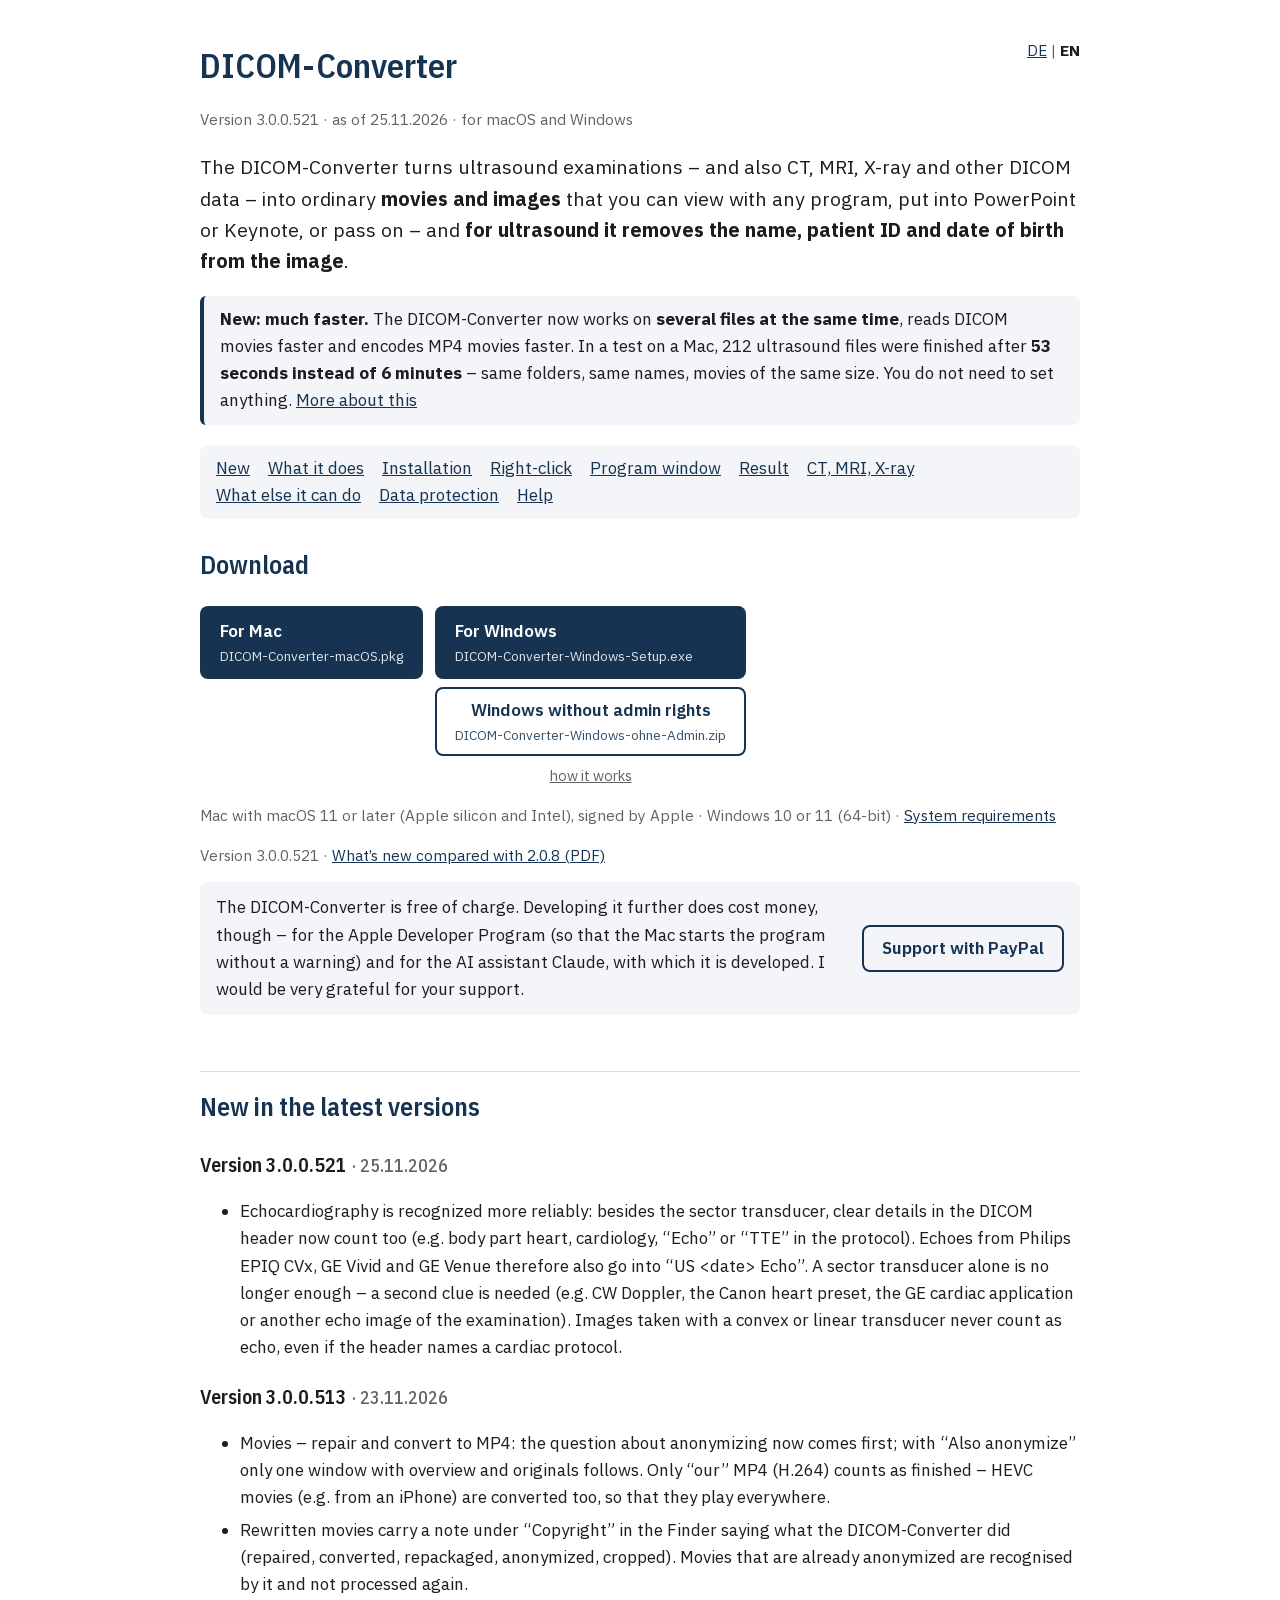
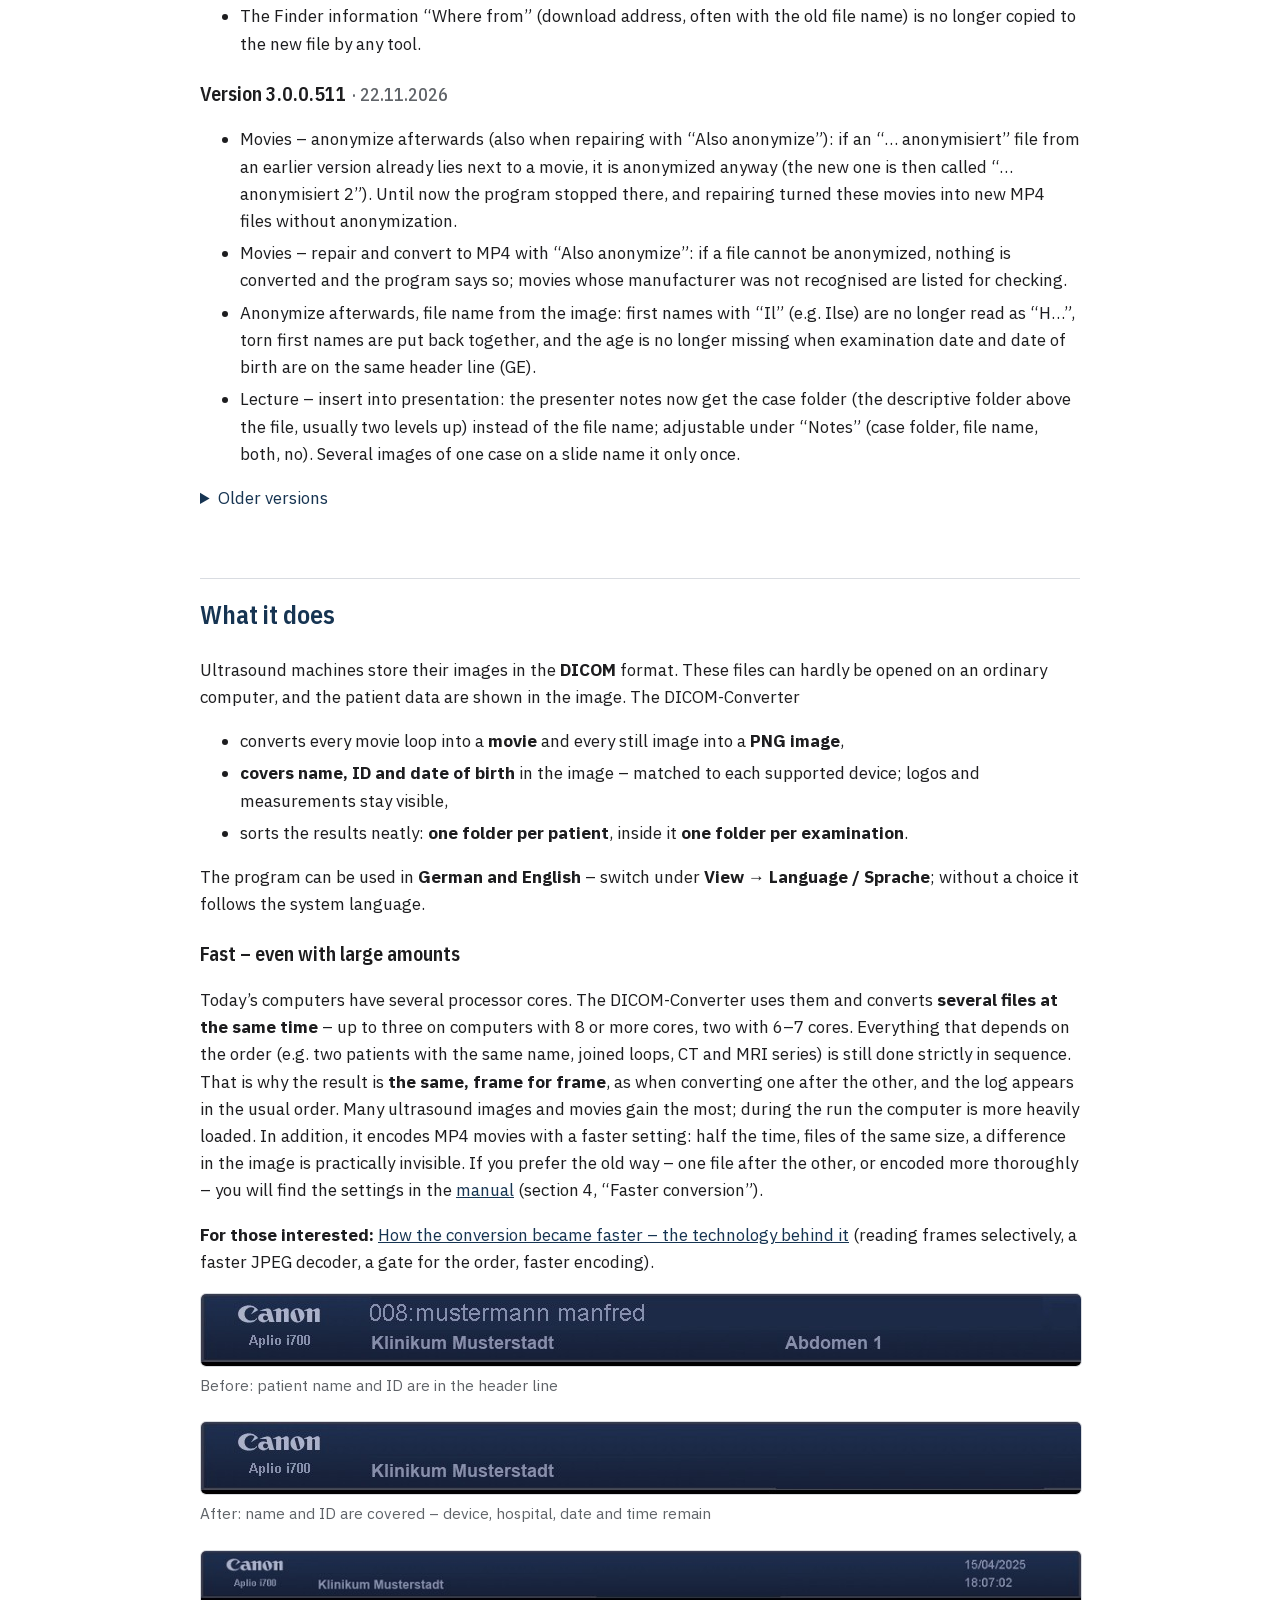
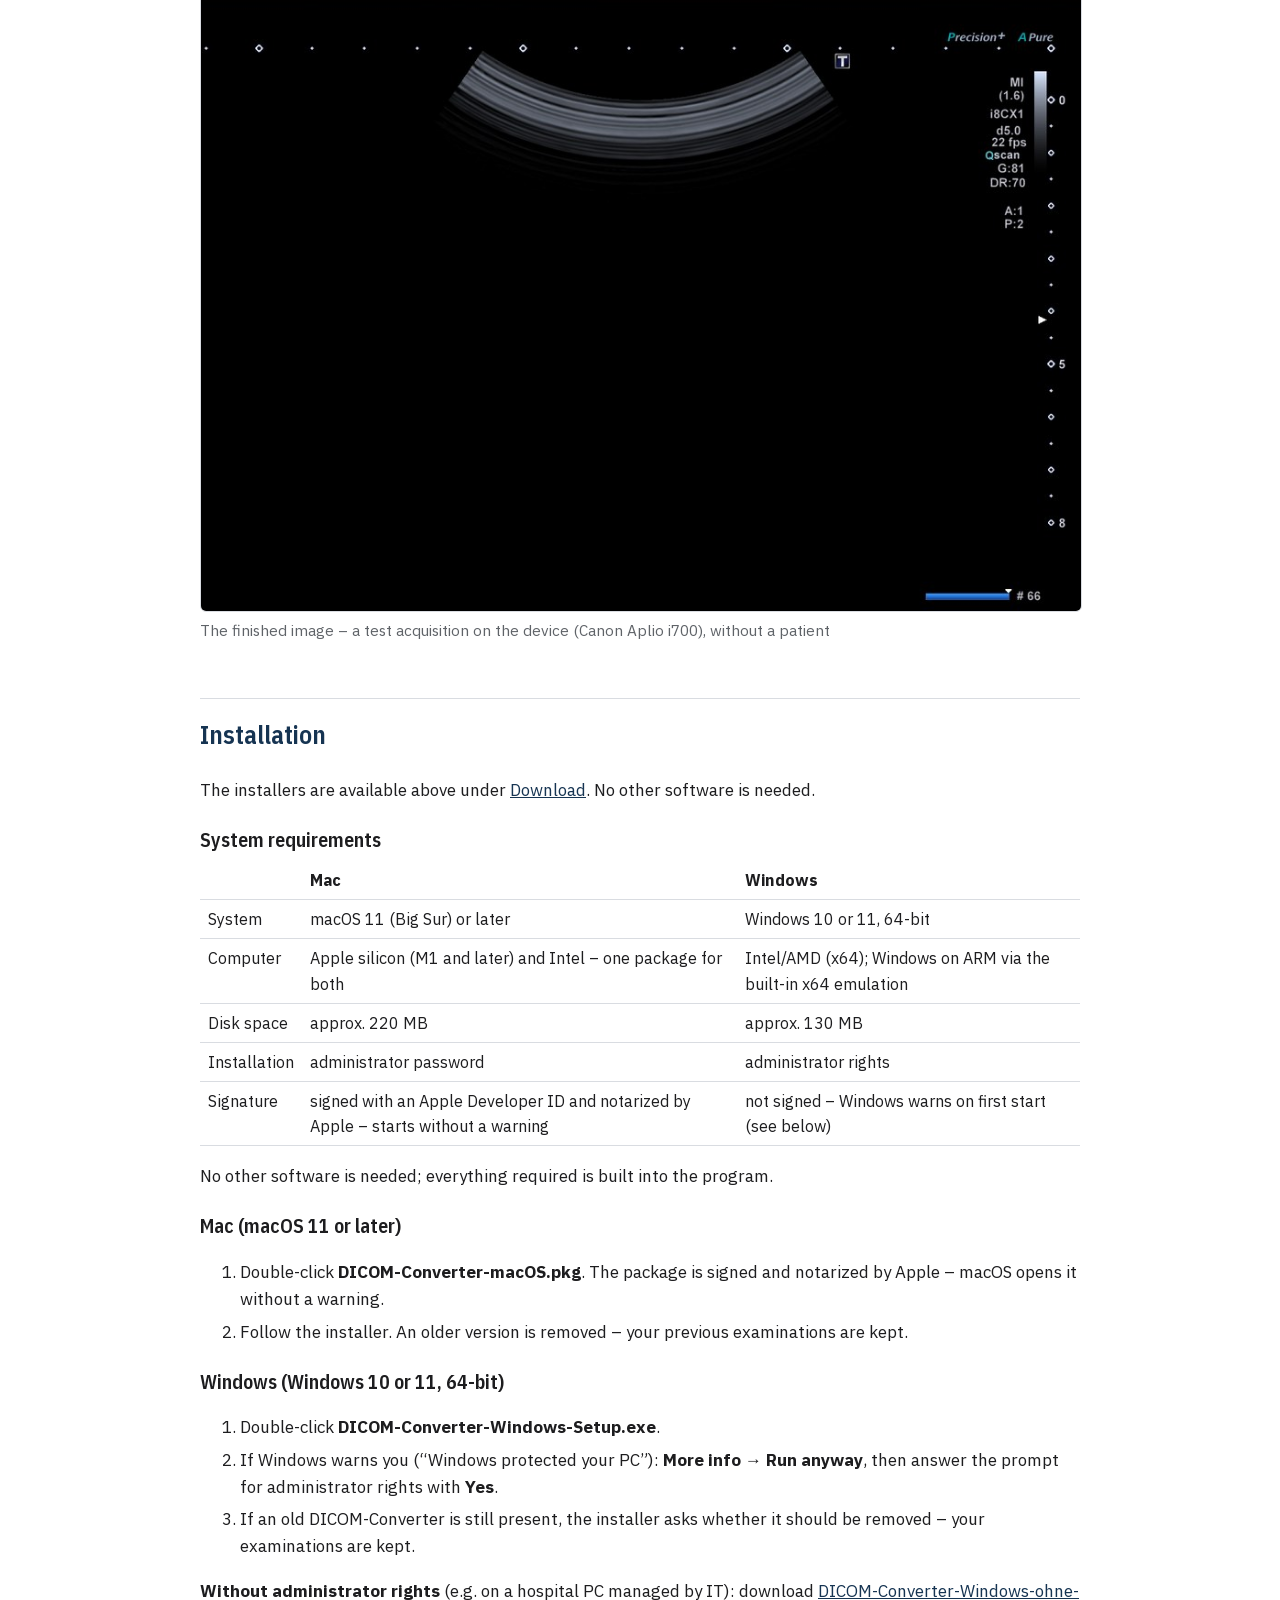
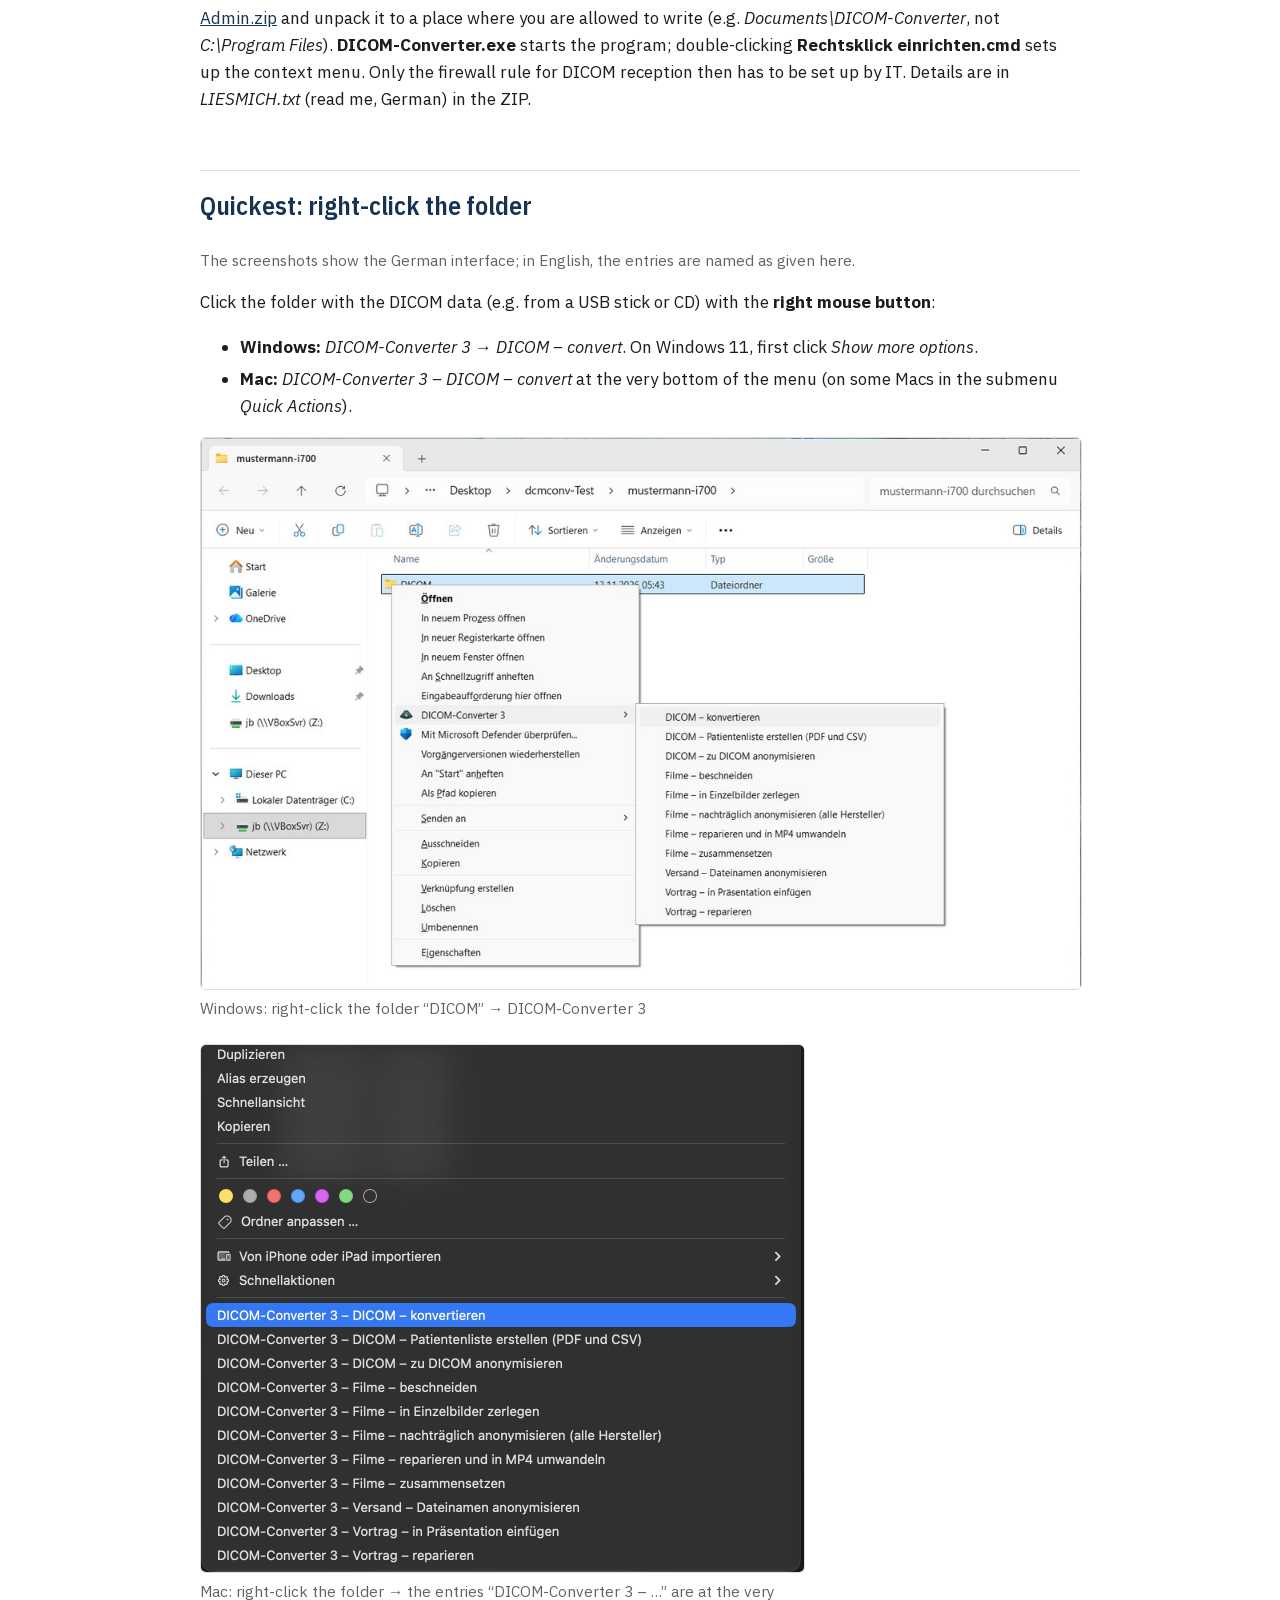
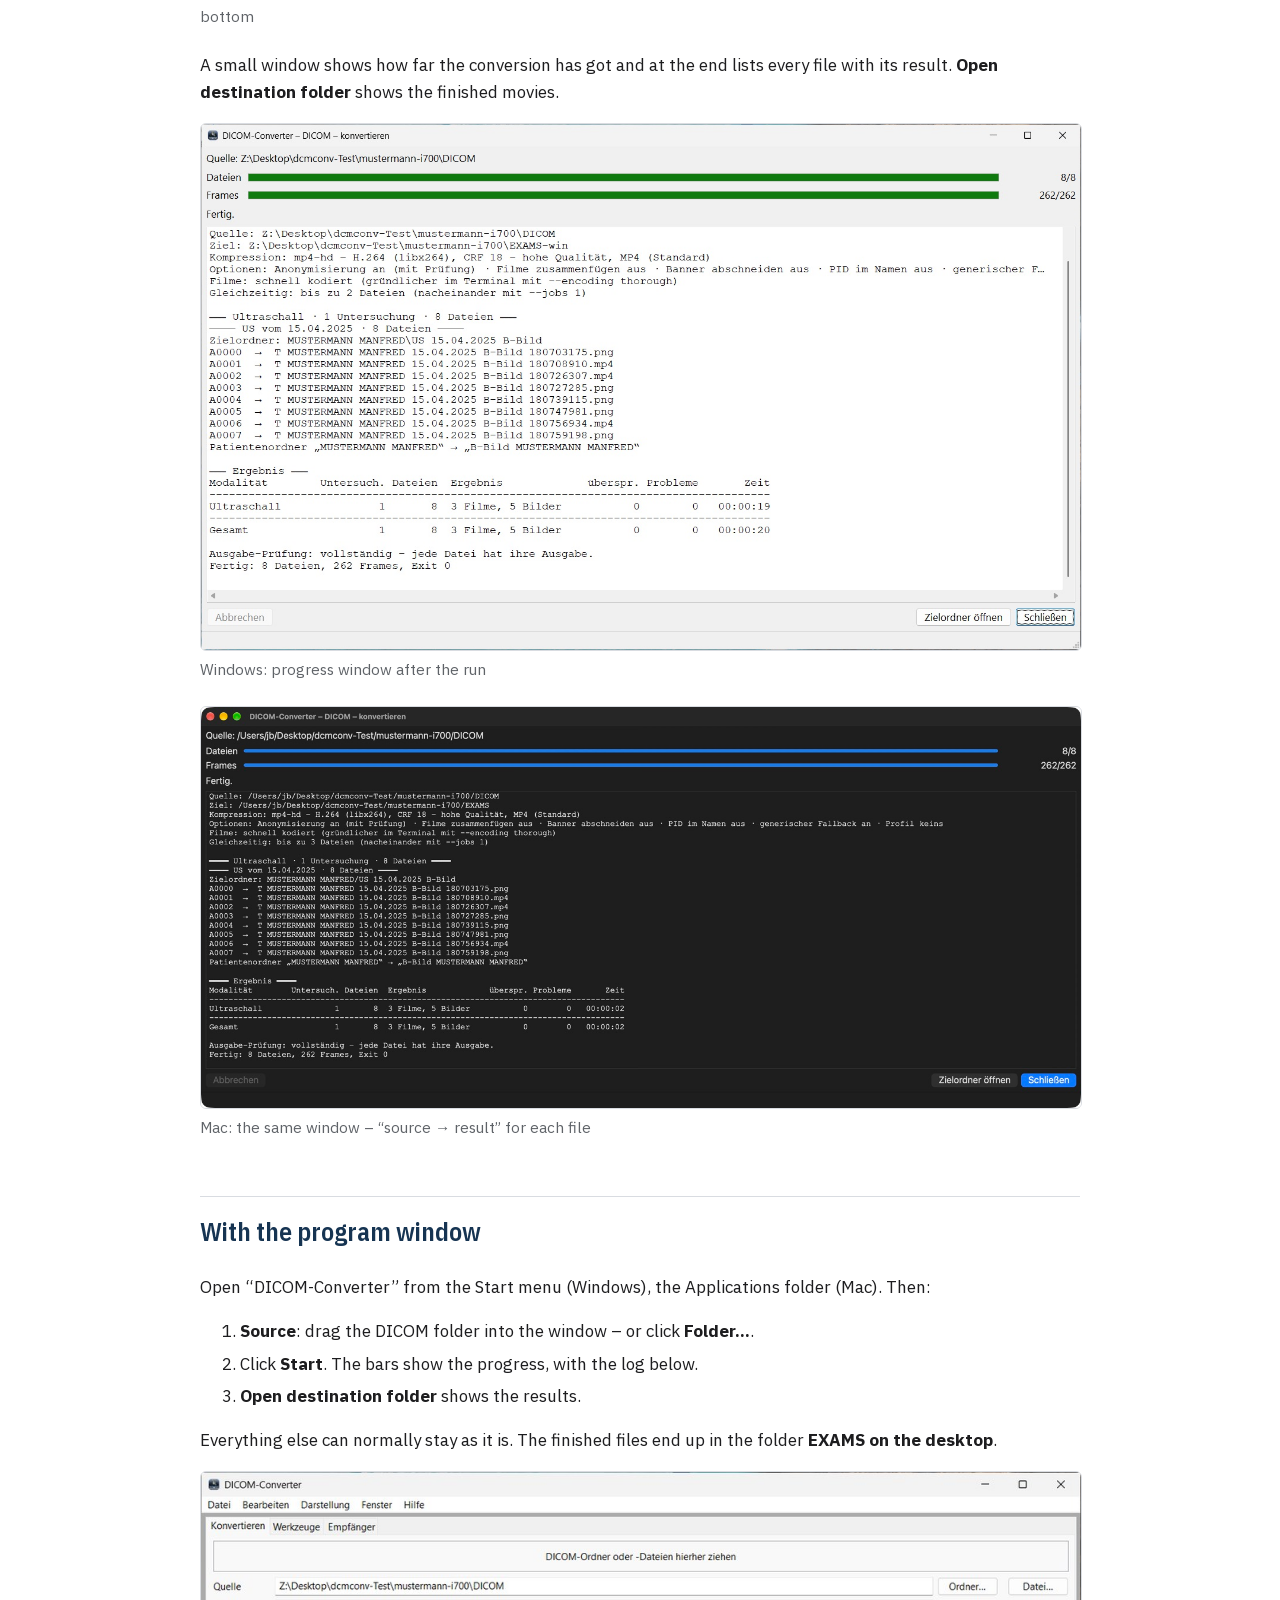
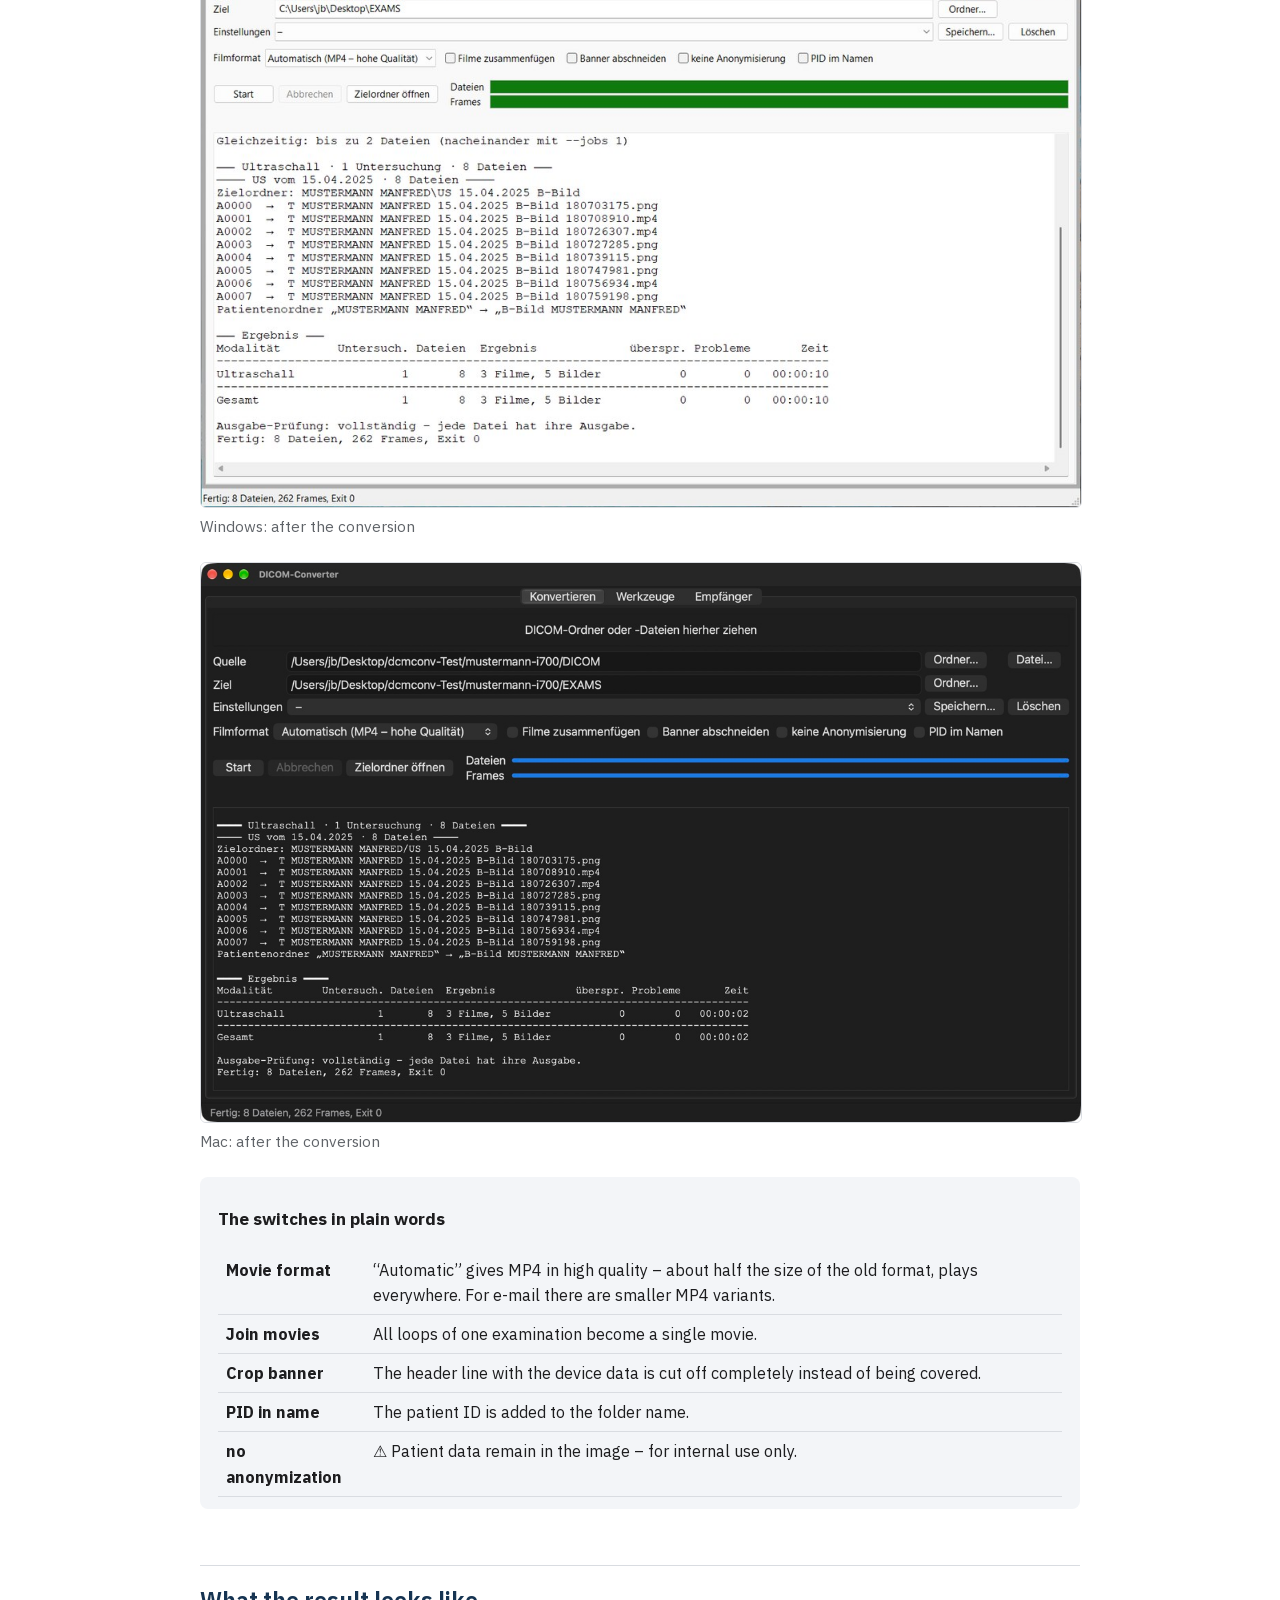
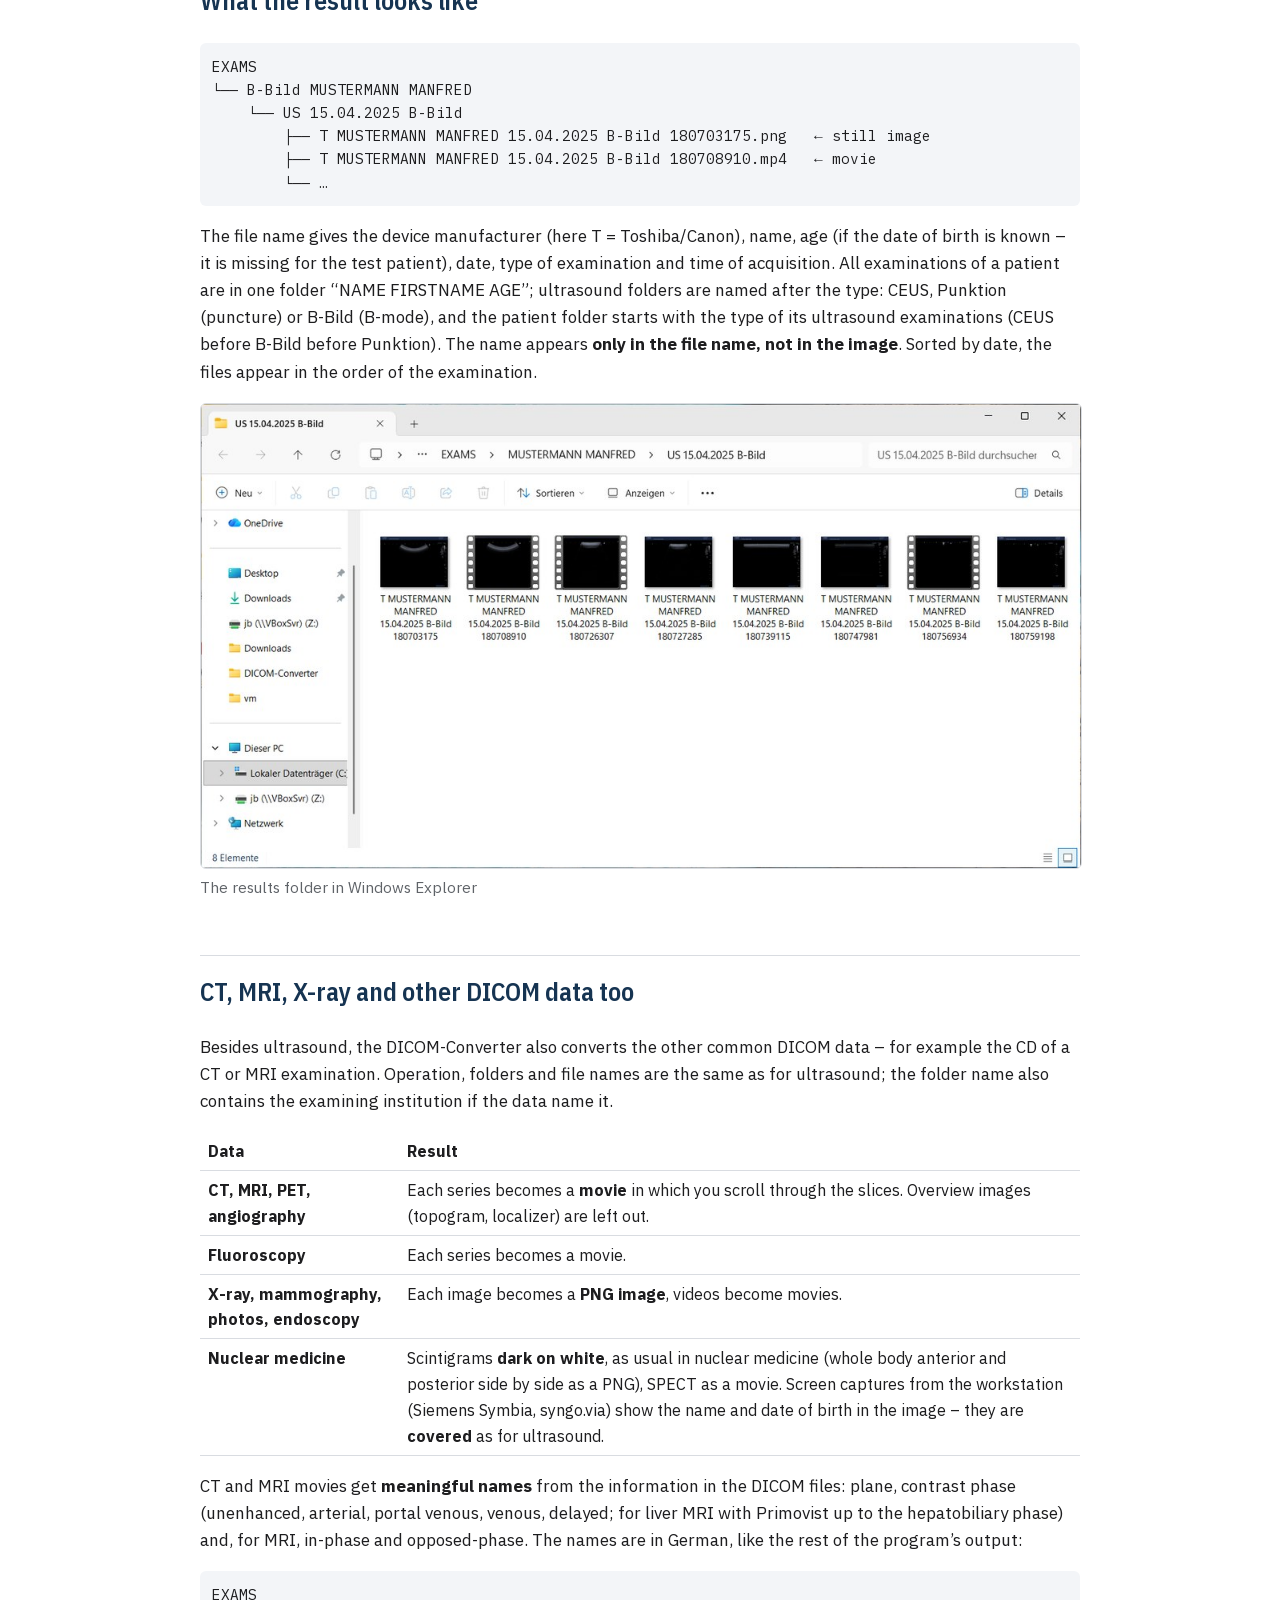
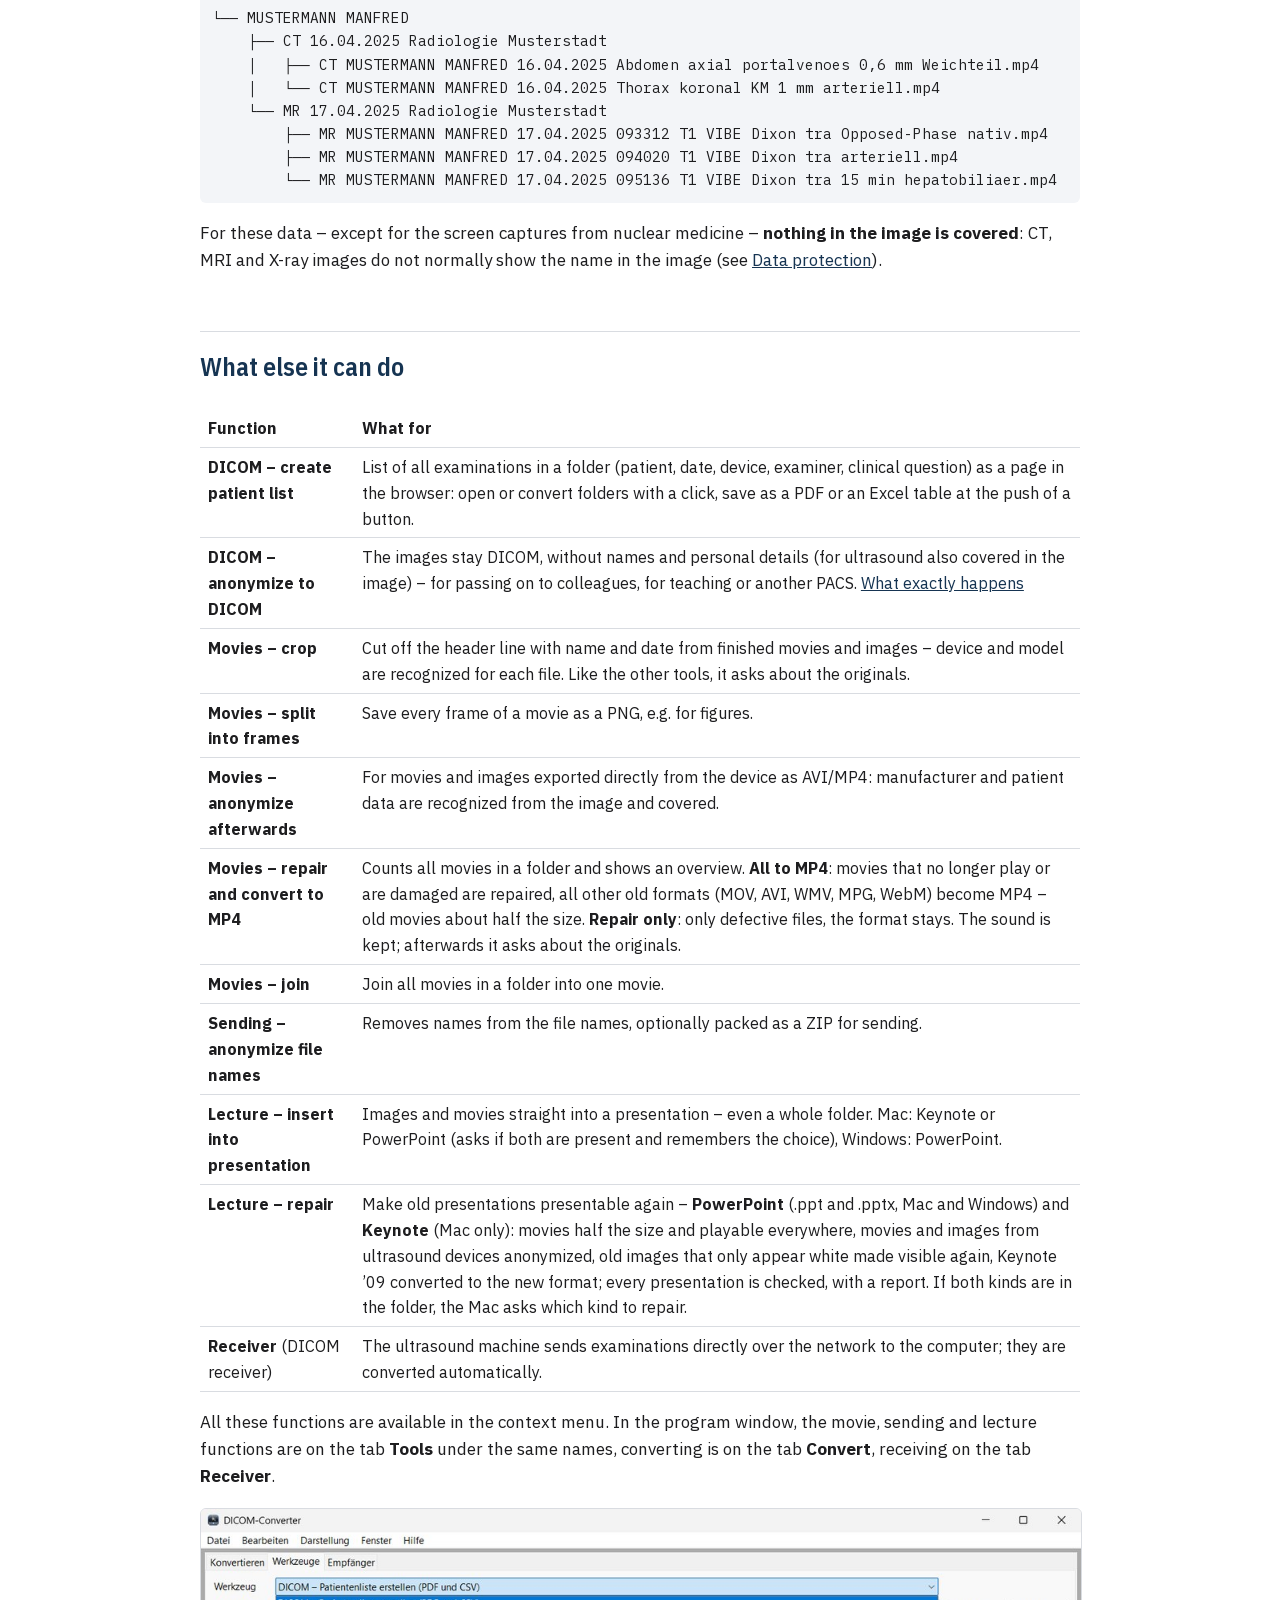
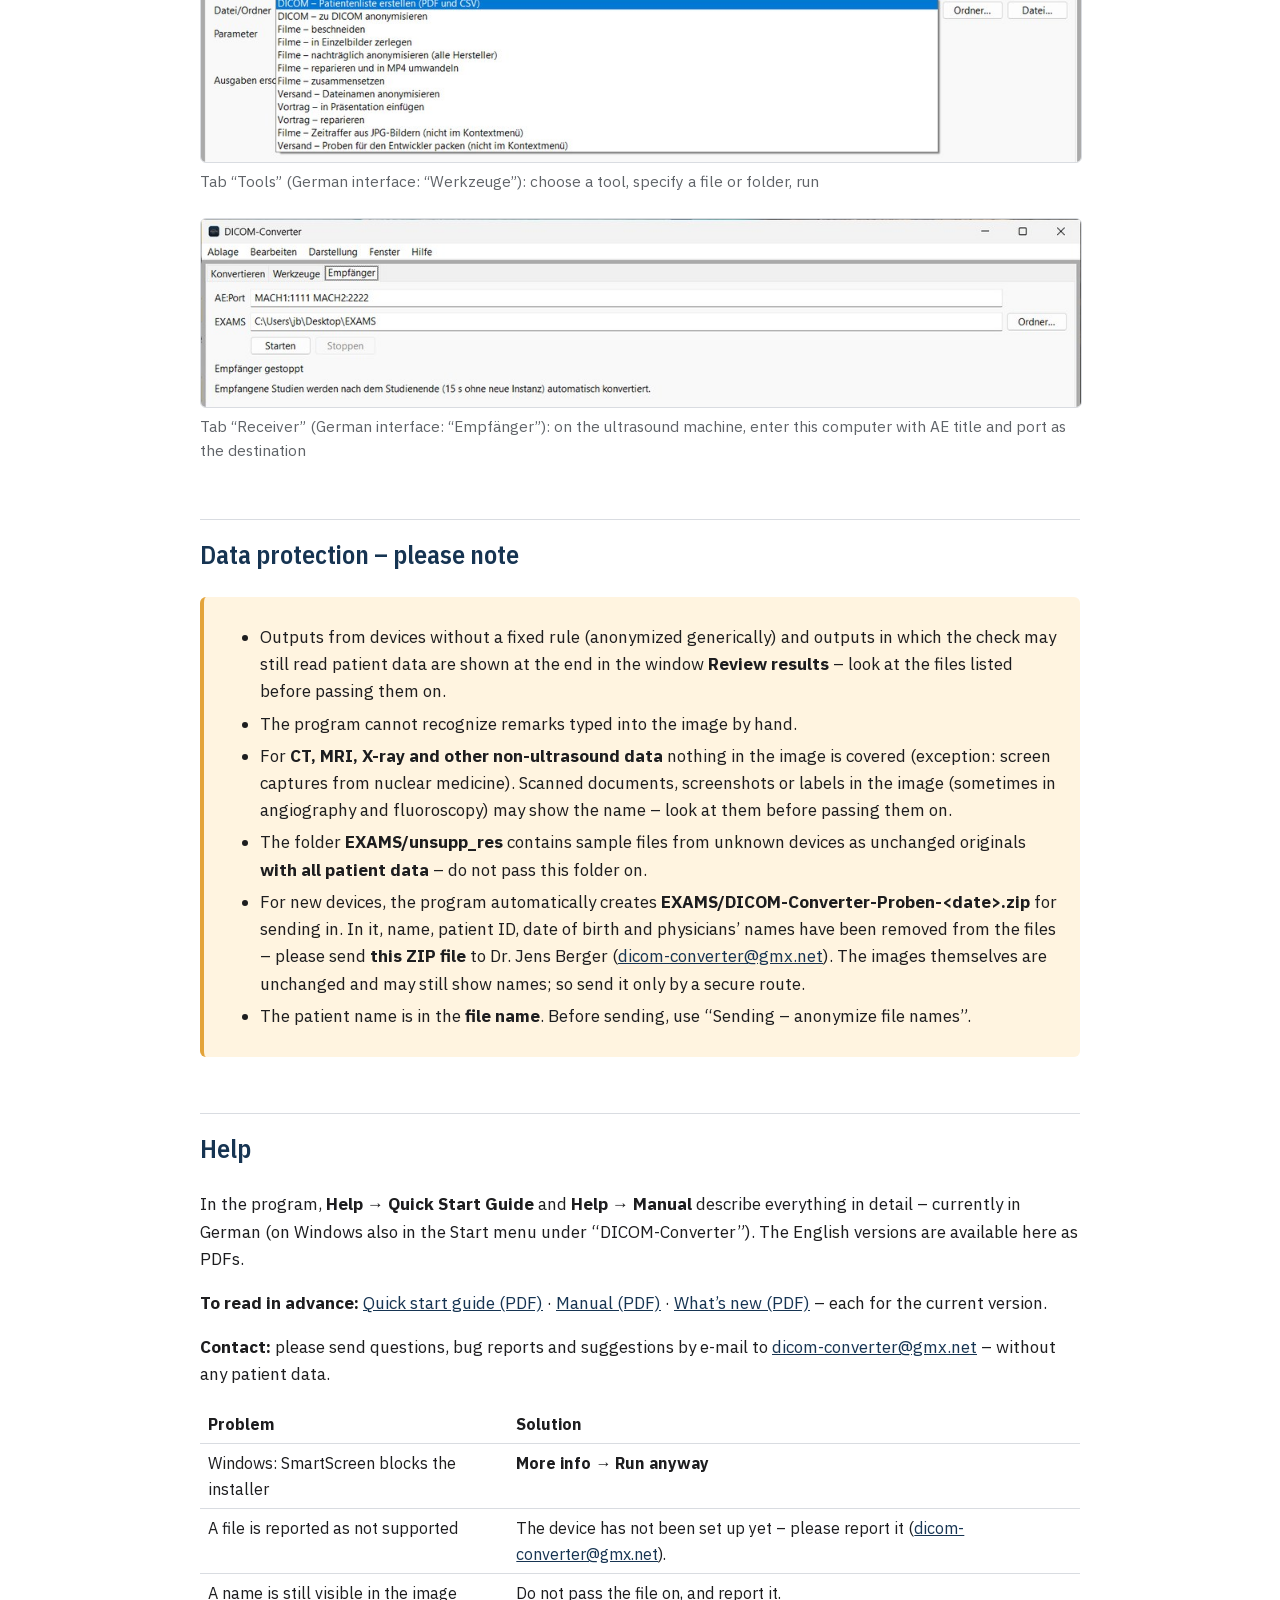
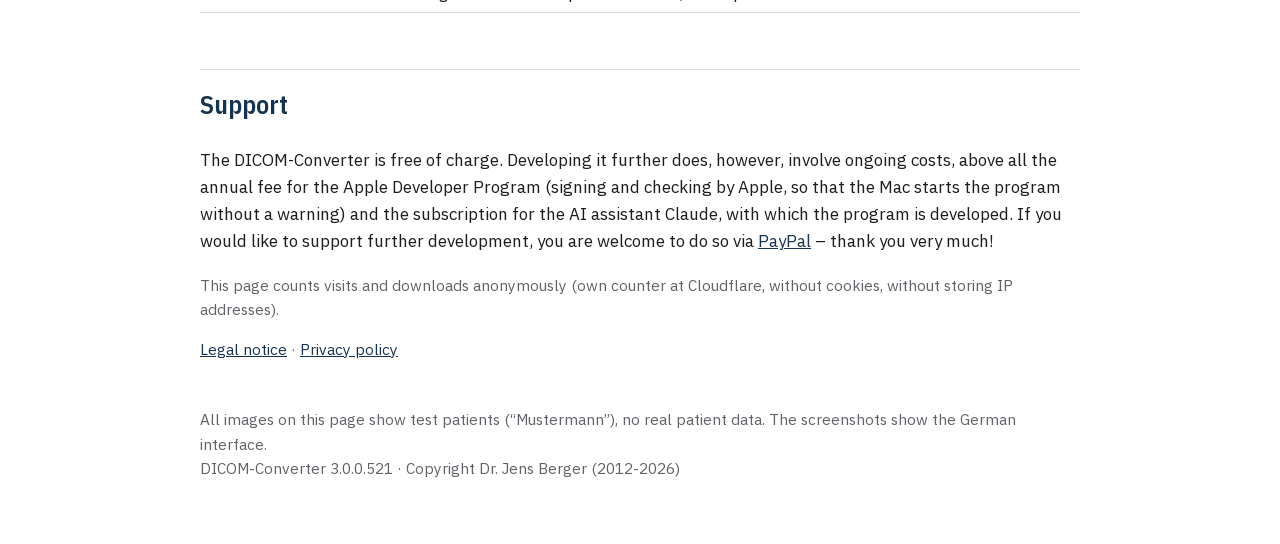
==== commit 0311fc91: "DICOM-Converter 3.0.0.521 (25.11.2026)" ====
--- a/en/index.html
+++ b/en/index.html
@@ -39,6 +39,10 @@
   .downloads { display: flex; flex-wrap: wrap; gap: 12px; margin: 16px 0 8px; }
   .button { display: inline-block; background: var(--accent); color: var(--bg); text-decoration: none; font-weight: 600; border-radius: 8px; padding: 12px 20px; }
   .button small { display: block; font-weight: 400; font-size: 0.8em; opacity: 0.85; }
+  .downloads { align-items: flex-start; }
+  .dl-col { display: flex; flex-direction: column; gap: 8px; }
+  .dl-col .button.secondary { white-space: normal; text-align: center; }
+  .dl-how { font-size: 0.85em; text-align: center; }
   .button.secondary { background: transparent; color: var(--accent); border: 2px solid var(--accent); padding: 8px 18px; white-space: nowrap; }
   .support { display: flex; flex-wrap: wrap; align-items: center; gap: 12px 20px; background: var(--box); border-radius: 8px; padding: 12px 16px; margin: 14px 0 4px; }
   .support span { flex: 1 1 320px; }
@@ -86,9 +90,12 @@
 <h2 id="download" style="border-top:0; margin-top:1em; padding-top:0">Download</h2>
 <div class="downloads">
   <a class="button" href="https://github.com/jensberger-dev/dicom-converter/releases/latest/download/DICOM-Converter-macOS.pkg" data-klick="download-macos">For Mac<small>DICOM-Converter-macOS.pkg</small></a>
-  <a class="button" href="https://github.com/jensberger-dev/dicom-converter/releases/latest/download/DICOM-Converter-Windows-Setup.exe" data-klick="download-windows">For Windows<small>DICOM-Converter-Windows-Setup.exe</small></a>
+  <div class="dl-col">
+    <a class="button" href="https://github.com/jensberger-dev/dicom-converter/releases/latest/download/DICOM-Converter-Windows-Setup.exe" data-klick="download-windows">For Windows<small>DICOM-Converter-Windows-Setup.exe</small></a>
+    <a class="button secondary" href="https://github.com/jensberger-dev/dicom-converter/releases/latest/download/DICOM-Converter-Windows-ohne-Admin.zip" data-klick="download-windows">Windows without admin rights<small>DICOM-Converter-Windows-ohne-Admin.zip</small></a>
+    <a class="muted dl-how" href="#windows-zip">how it works</a>
   </div>
-<p class="muted">Windows without administrator rights (e.g. a hospital PC managed by IT): <a href="https://github.com/jensberger-dev/dicom-converter/releases/latest/download/DICOM-Converter-Windows-ohne-Admin.zip" data-klick="download-windows">ZIP version</a> – unpack and start (<a href="#windows-zip">how it works</a>)</p>
+  </div>
 <p class="muted">Mac with macOS 11 or later (Apple silicon and Intel), signed by Apple · Windows 10 or 11 (64-bit) · <a href="#voraussetzungen">System requirements</a></p>
 <p class="muted">Version 3.0.0.521 · <a href="https://github.com/jensberger-dev/dicom-converter/releases/latest/download/DICOM-Converter-Whats-New.pdf" data-klick="download-neuerungen">What’s new compared with 2.0.8 (PDF)</a></p>
 <div class="support">
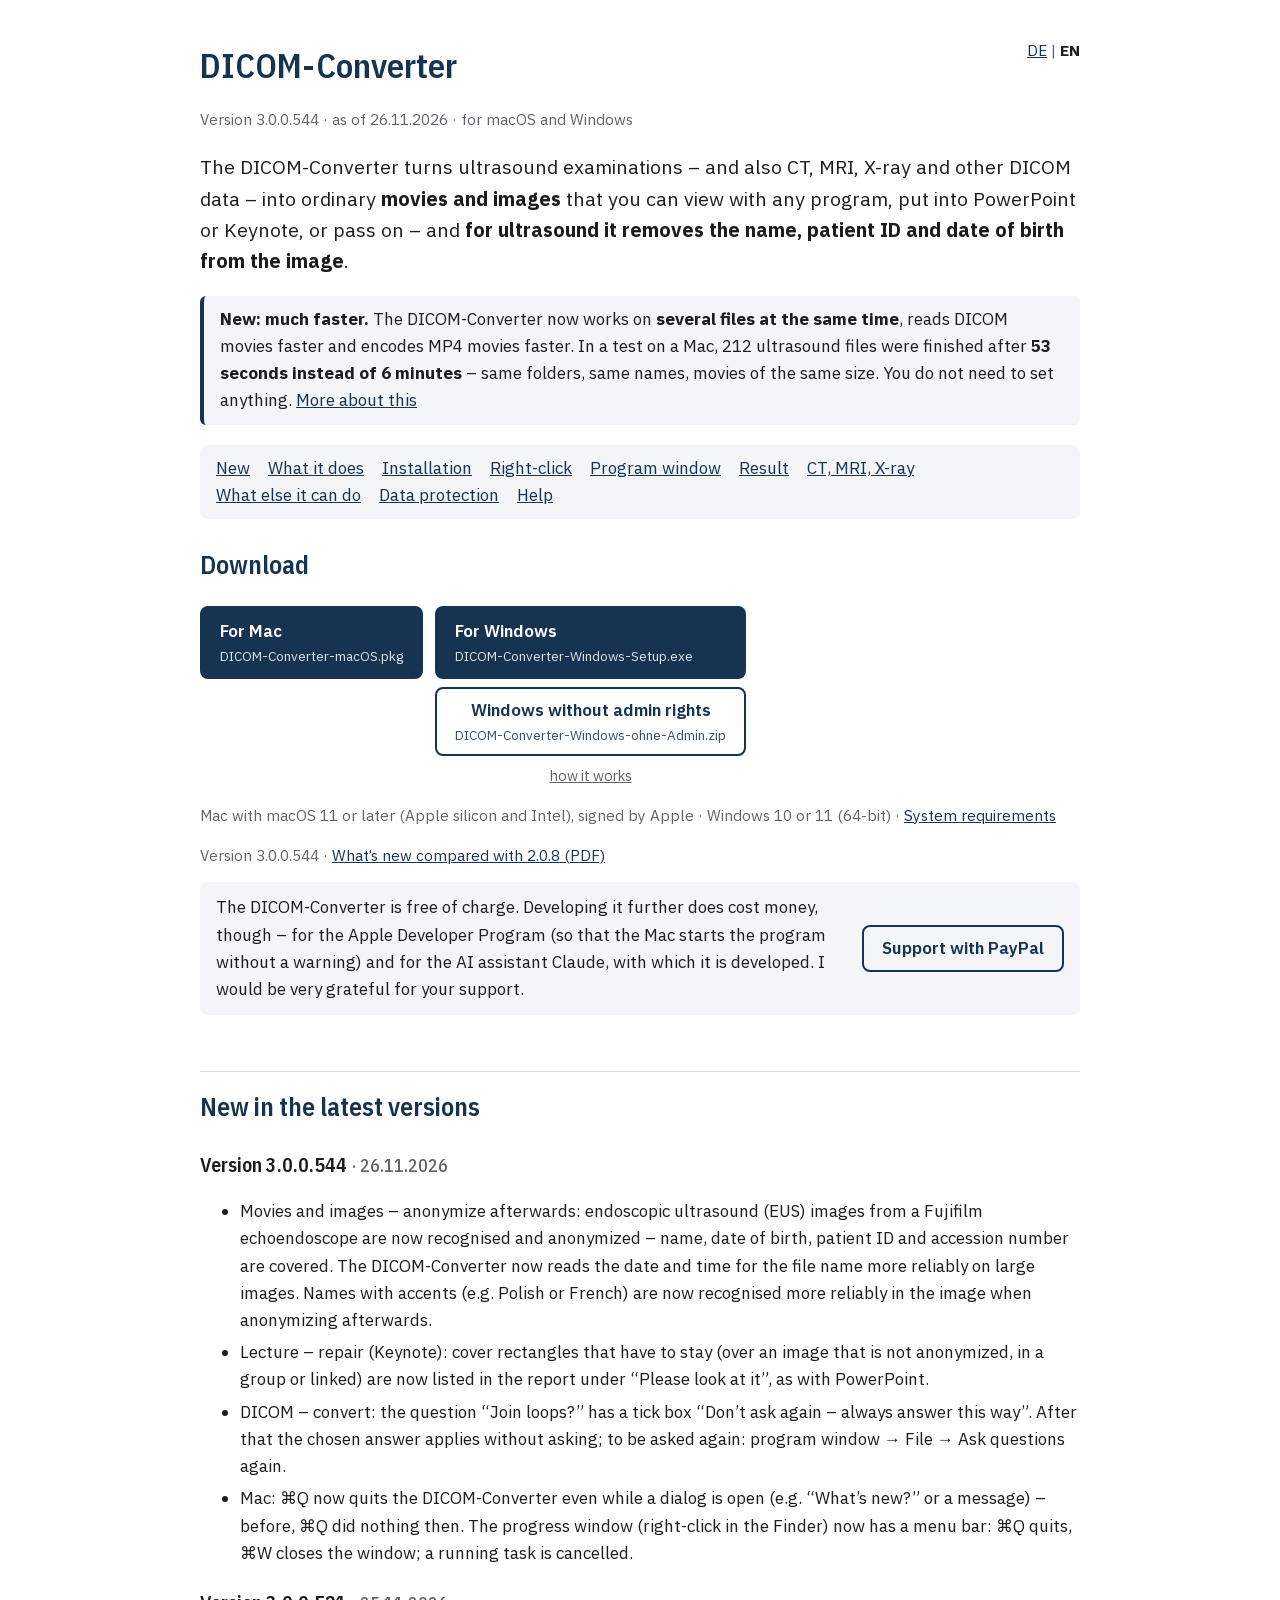
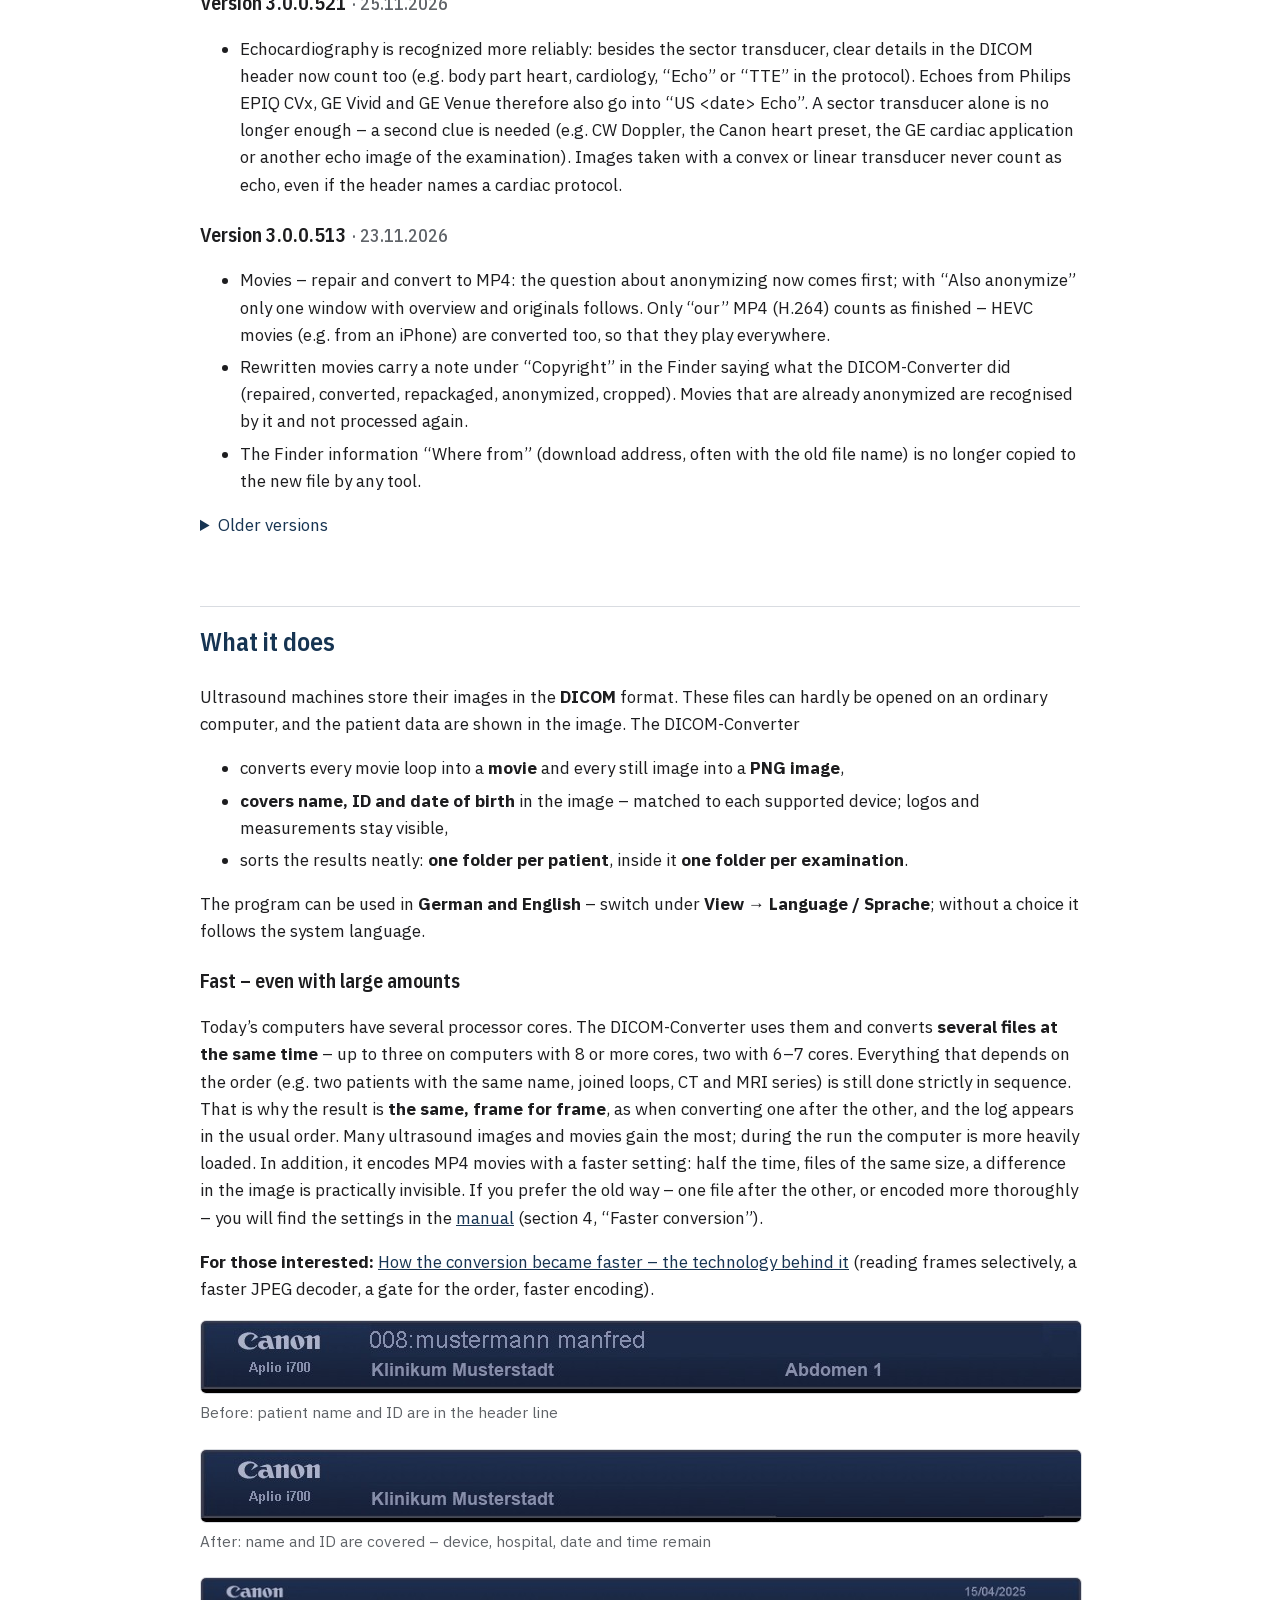
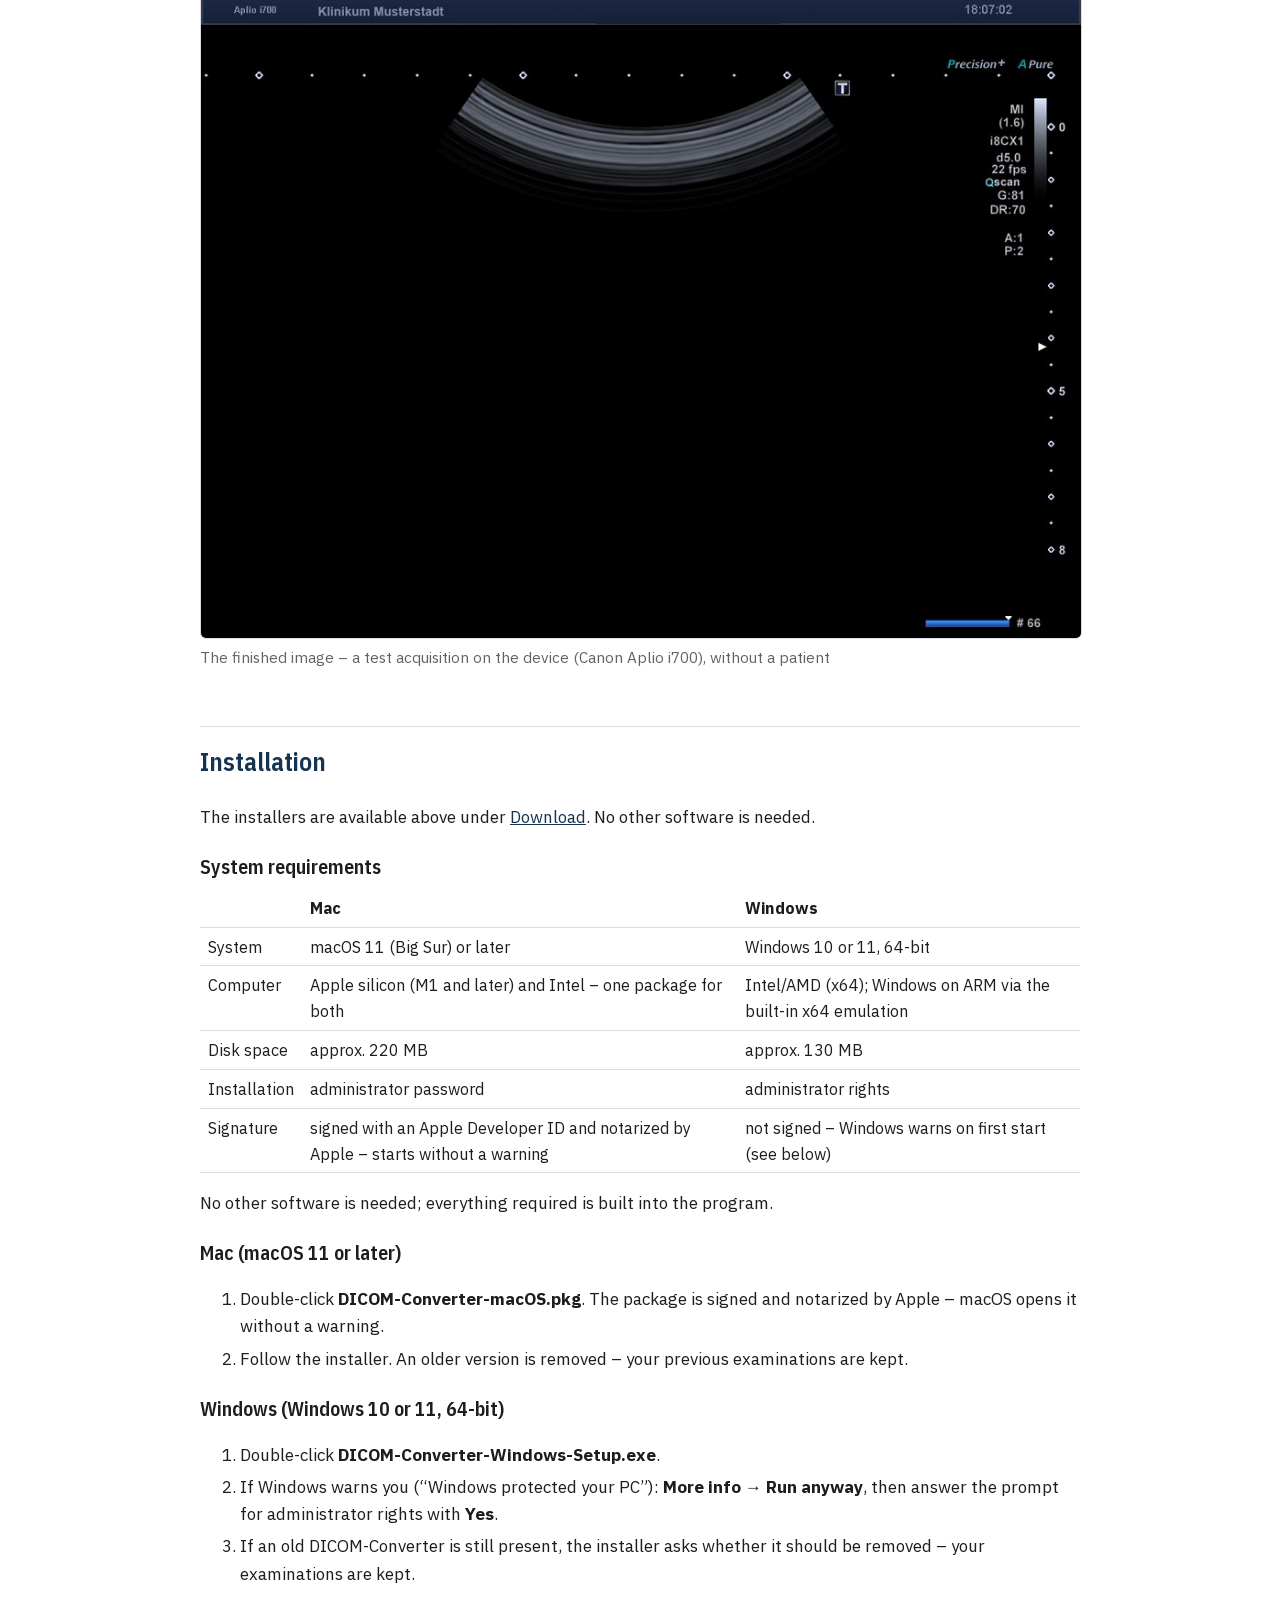
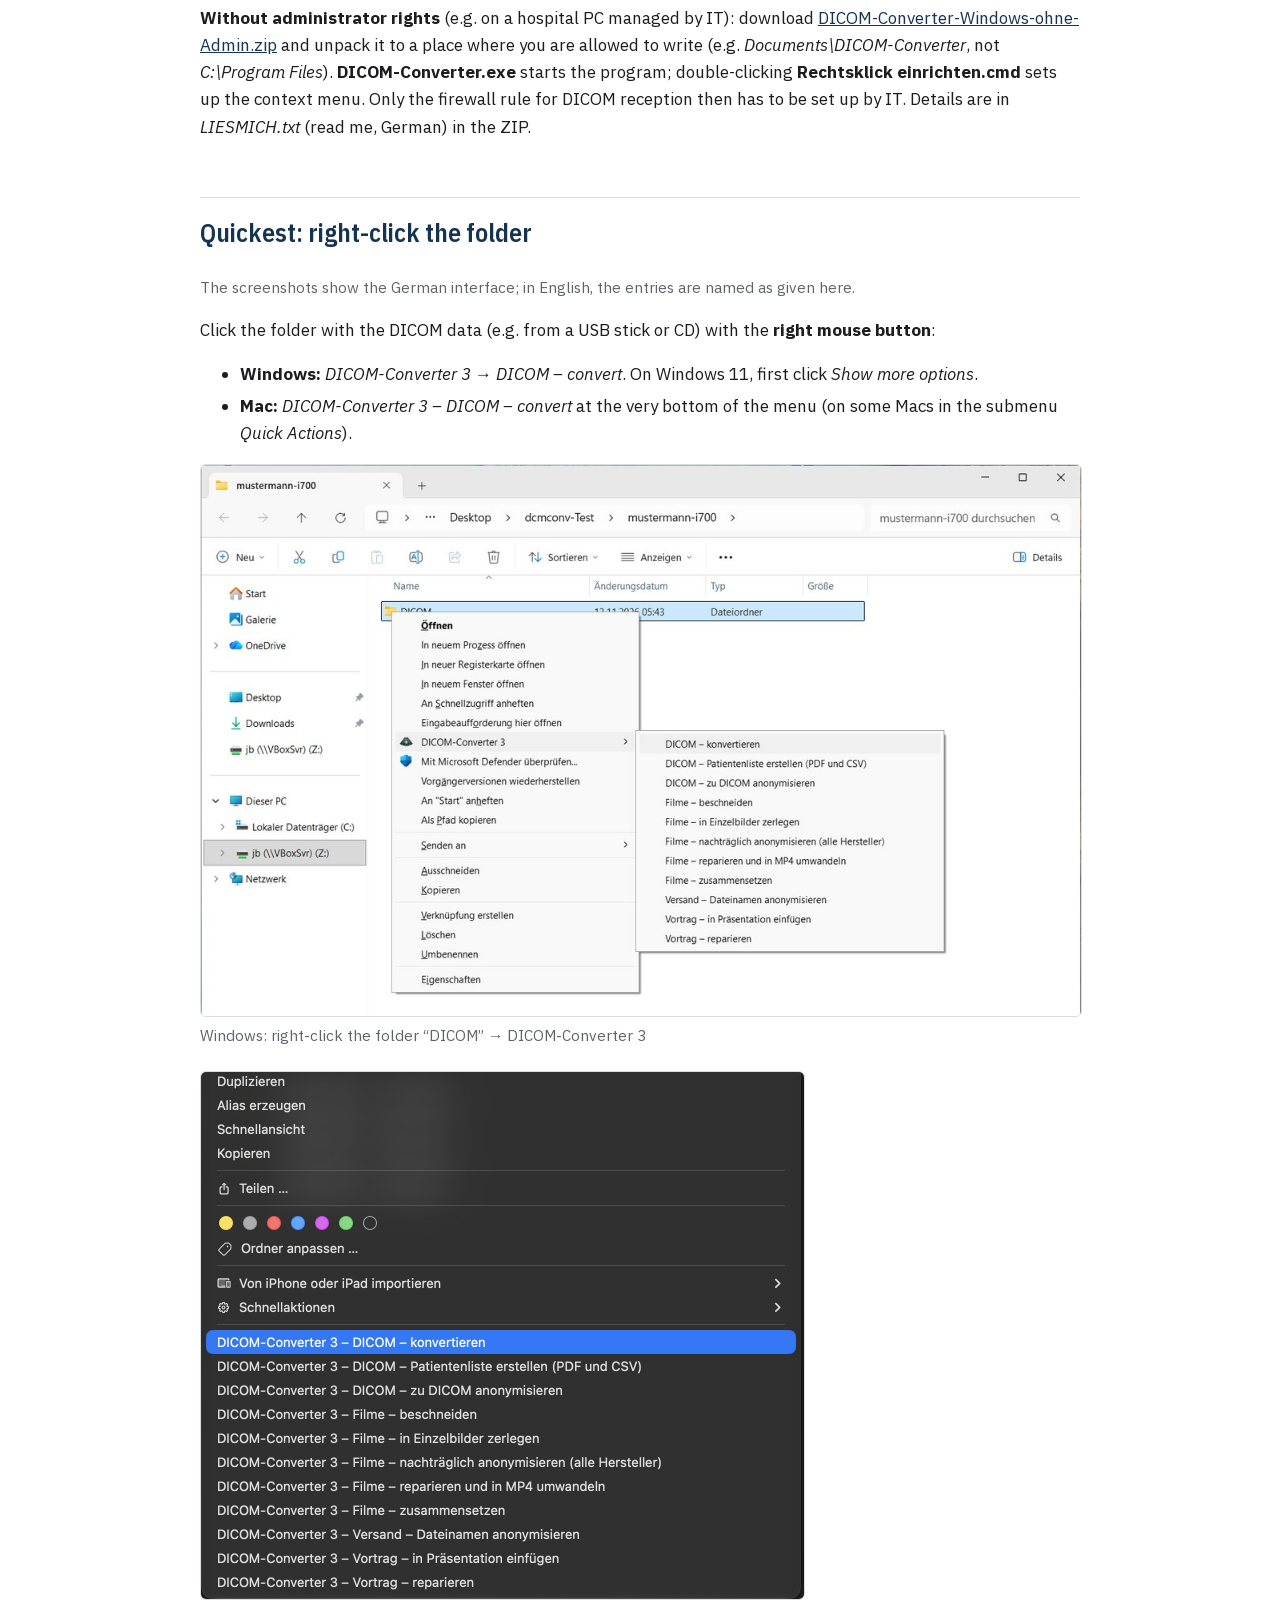
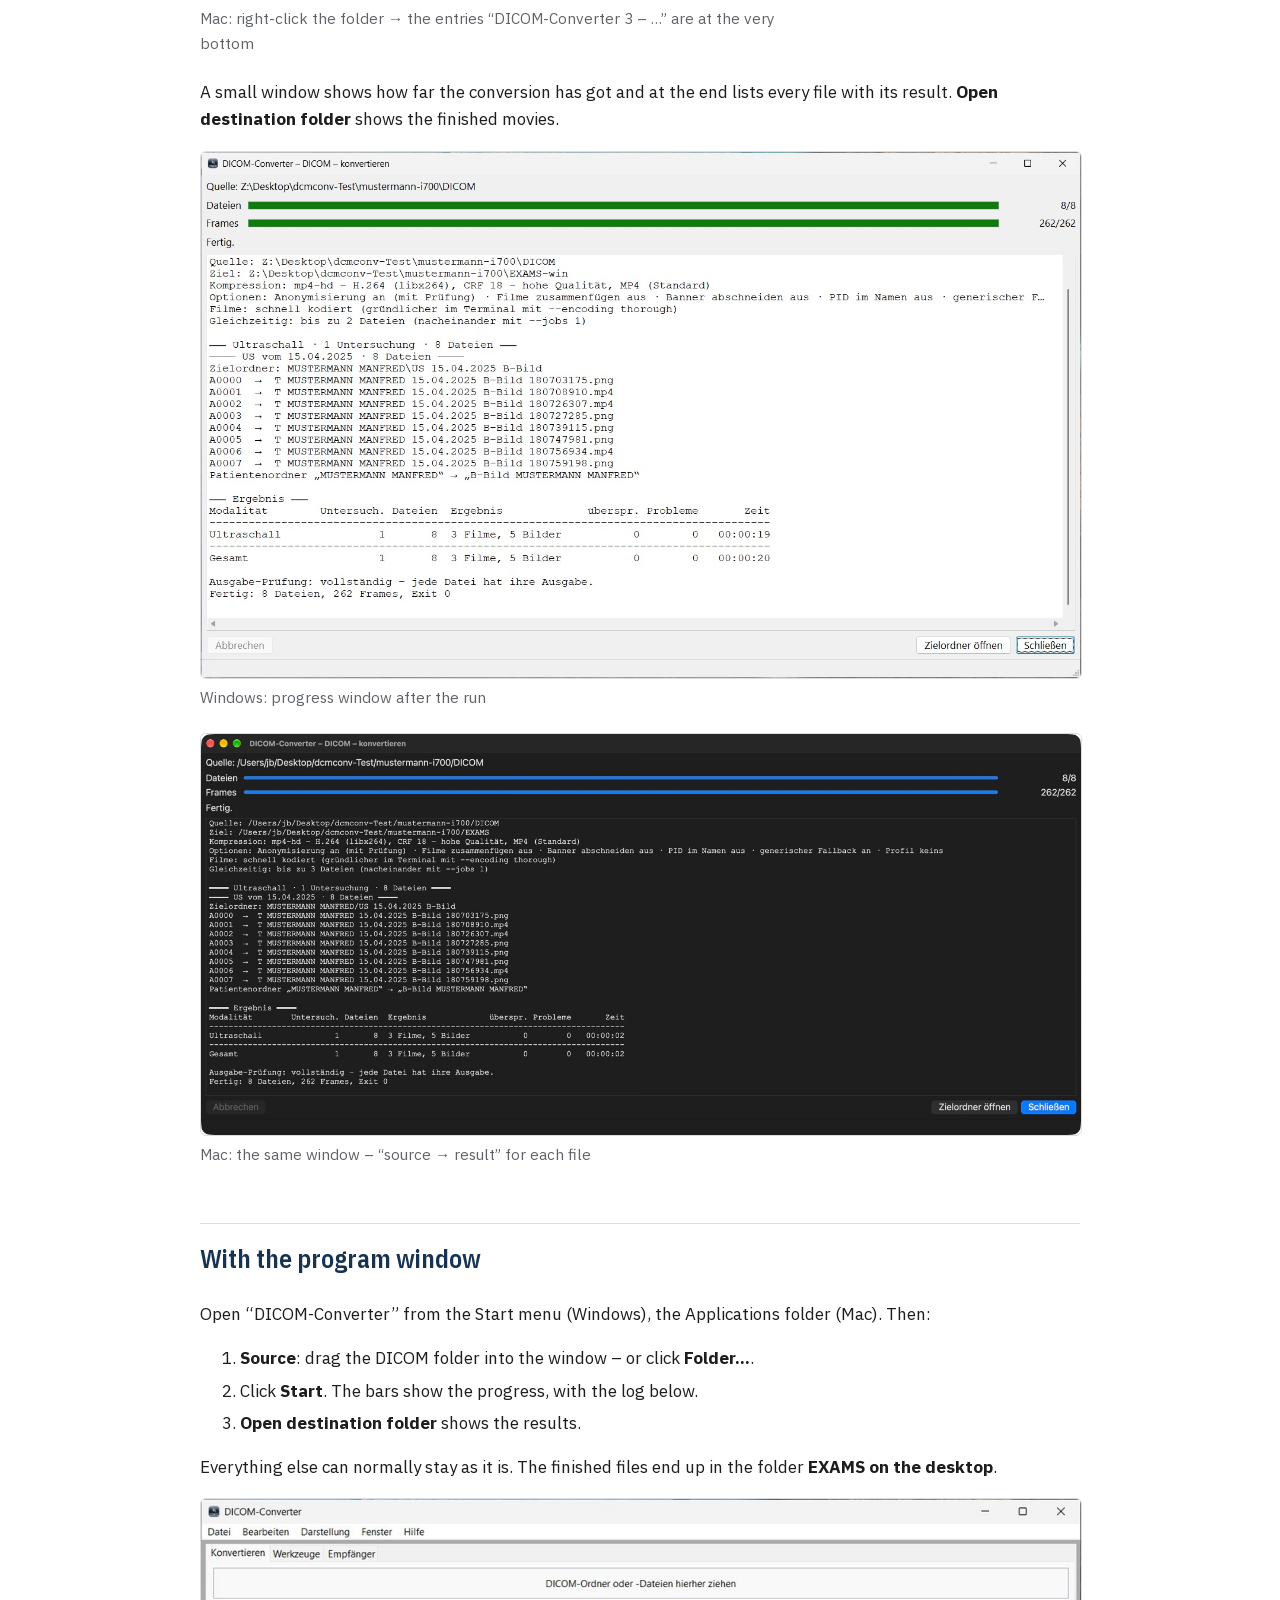
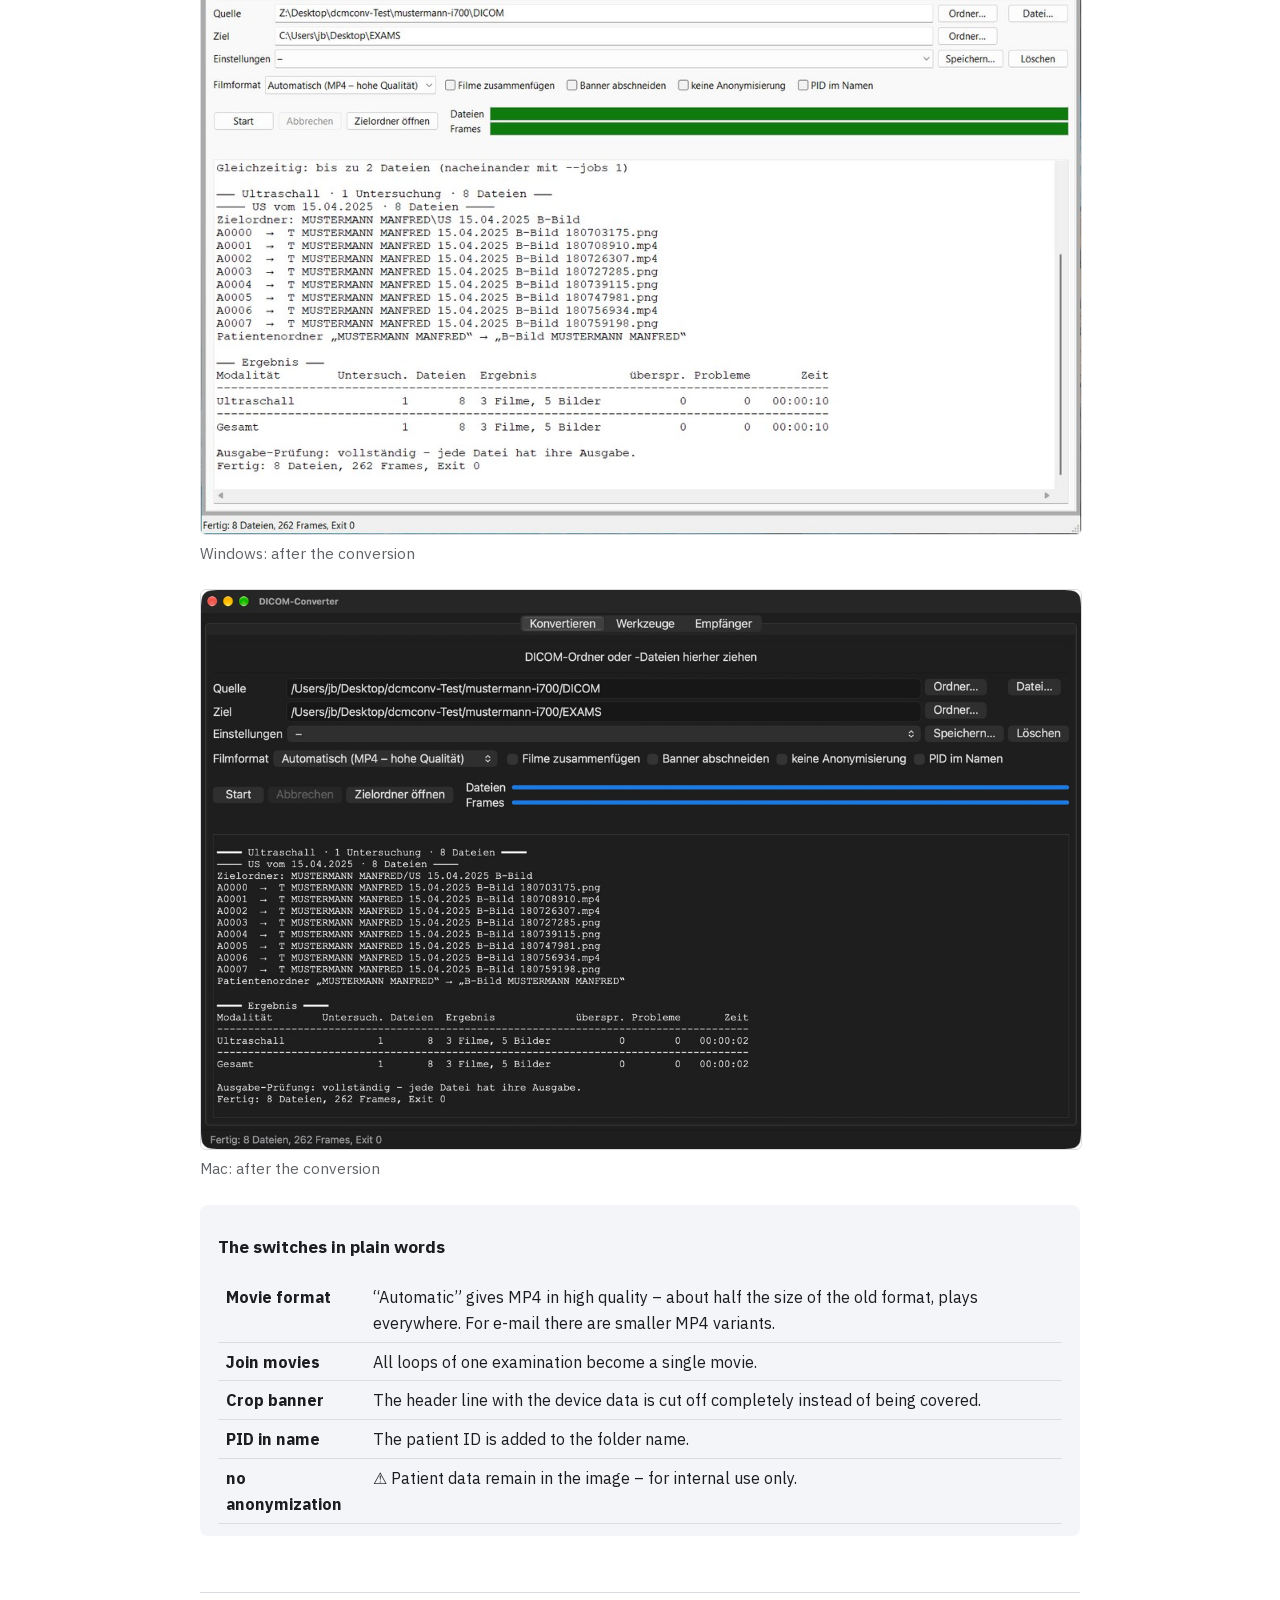
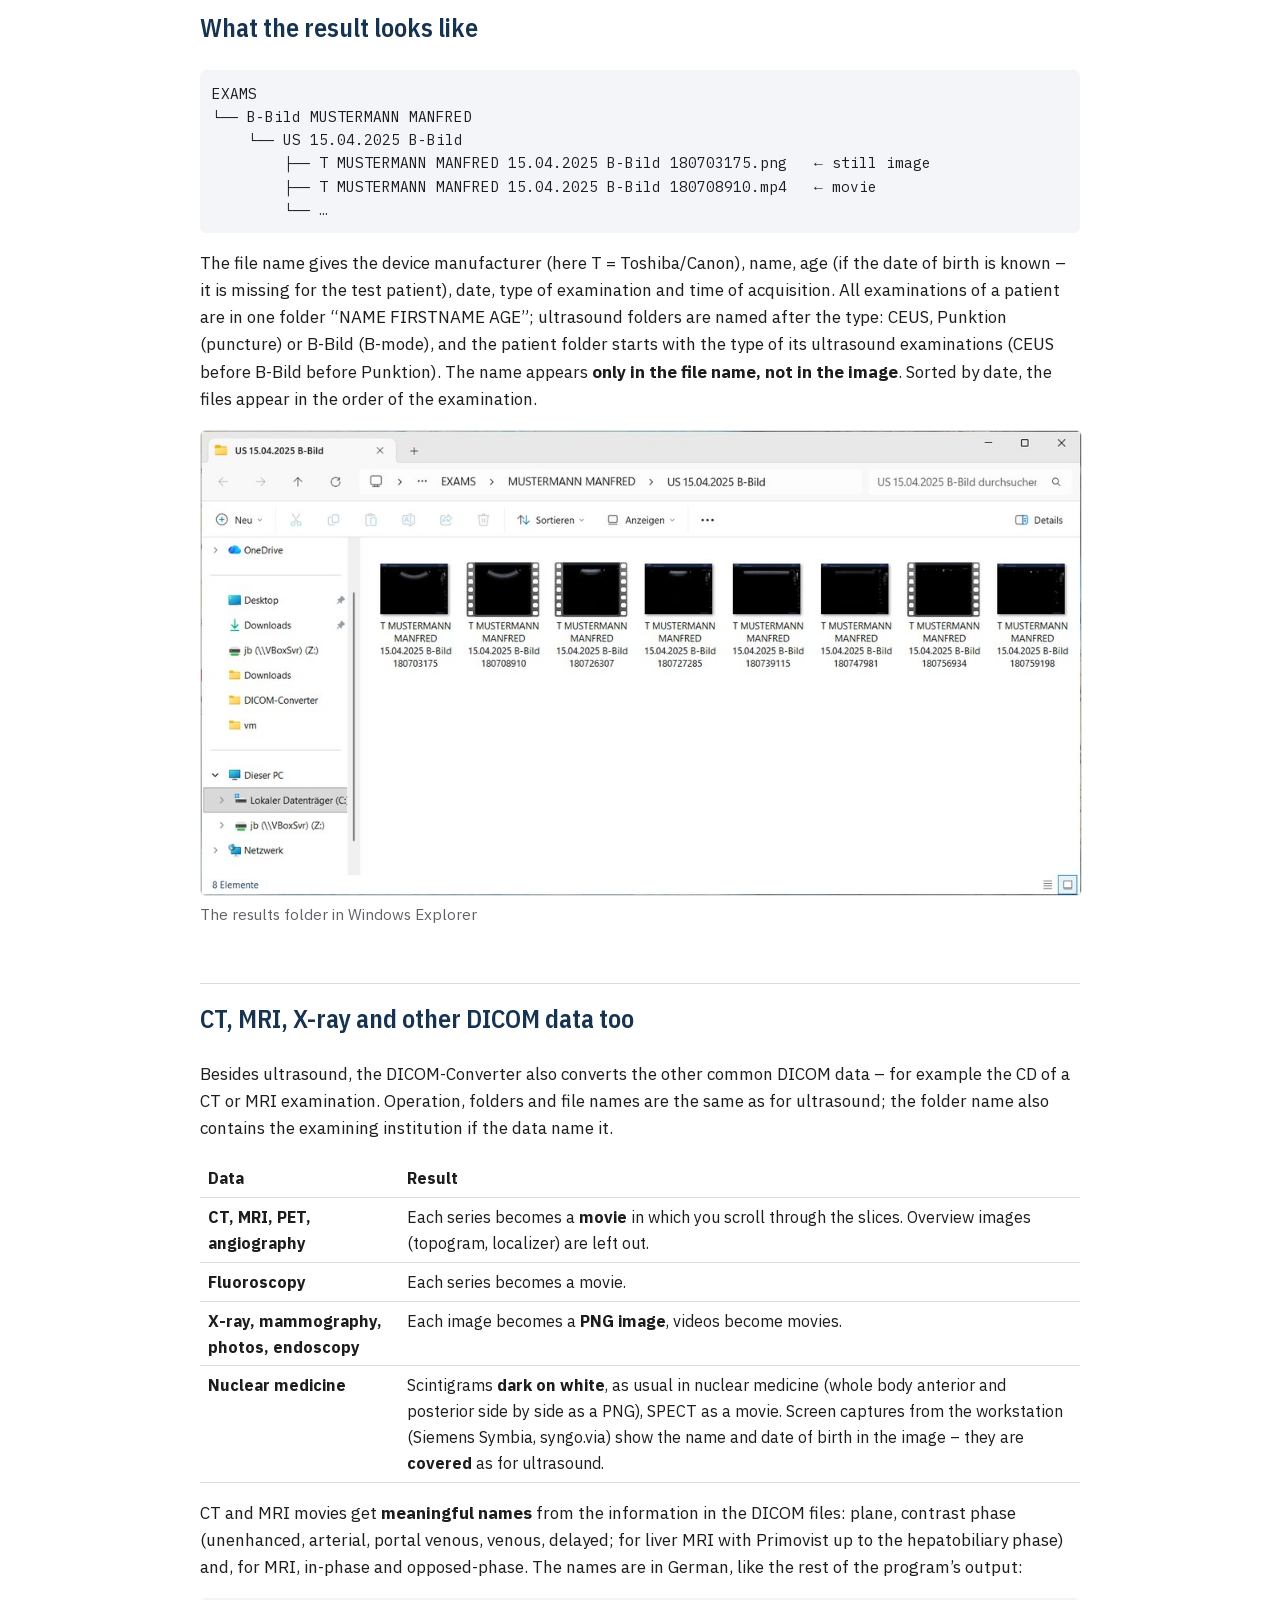
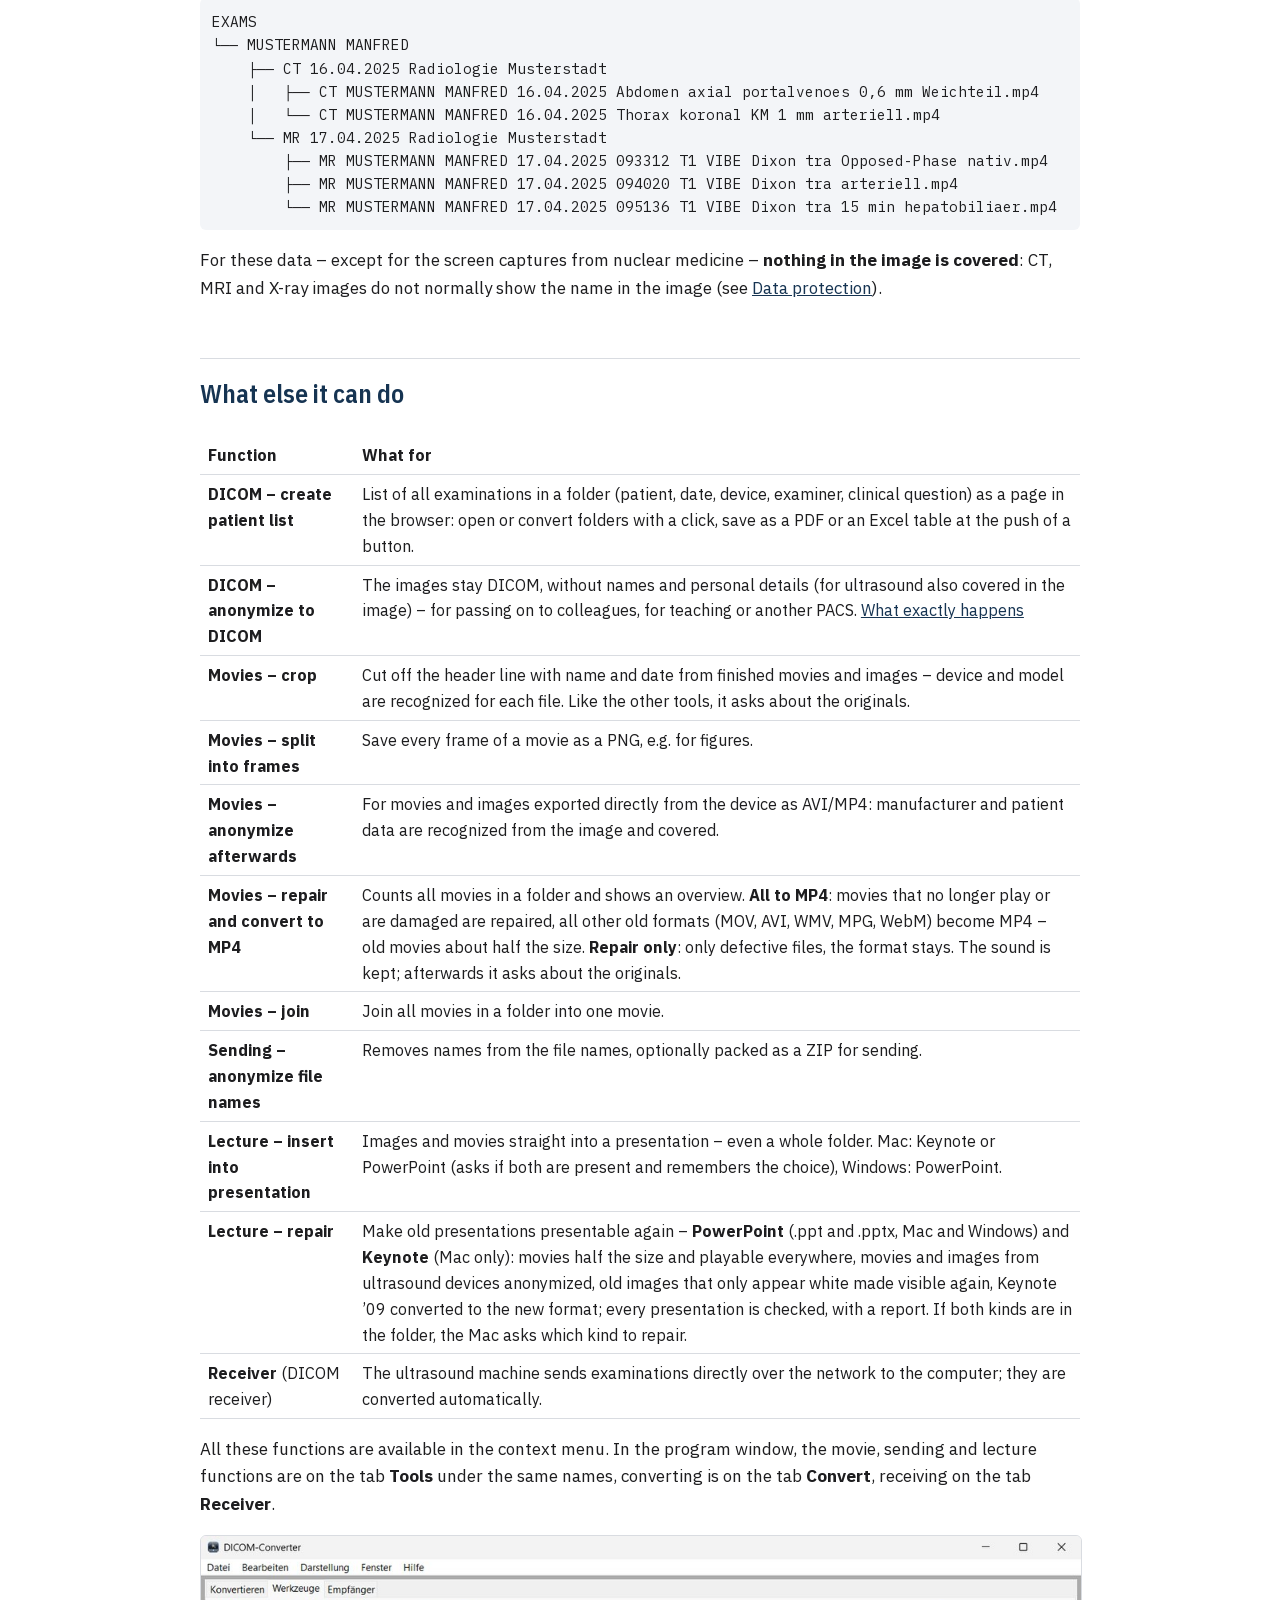
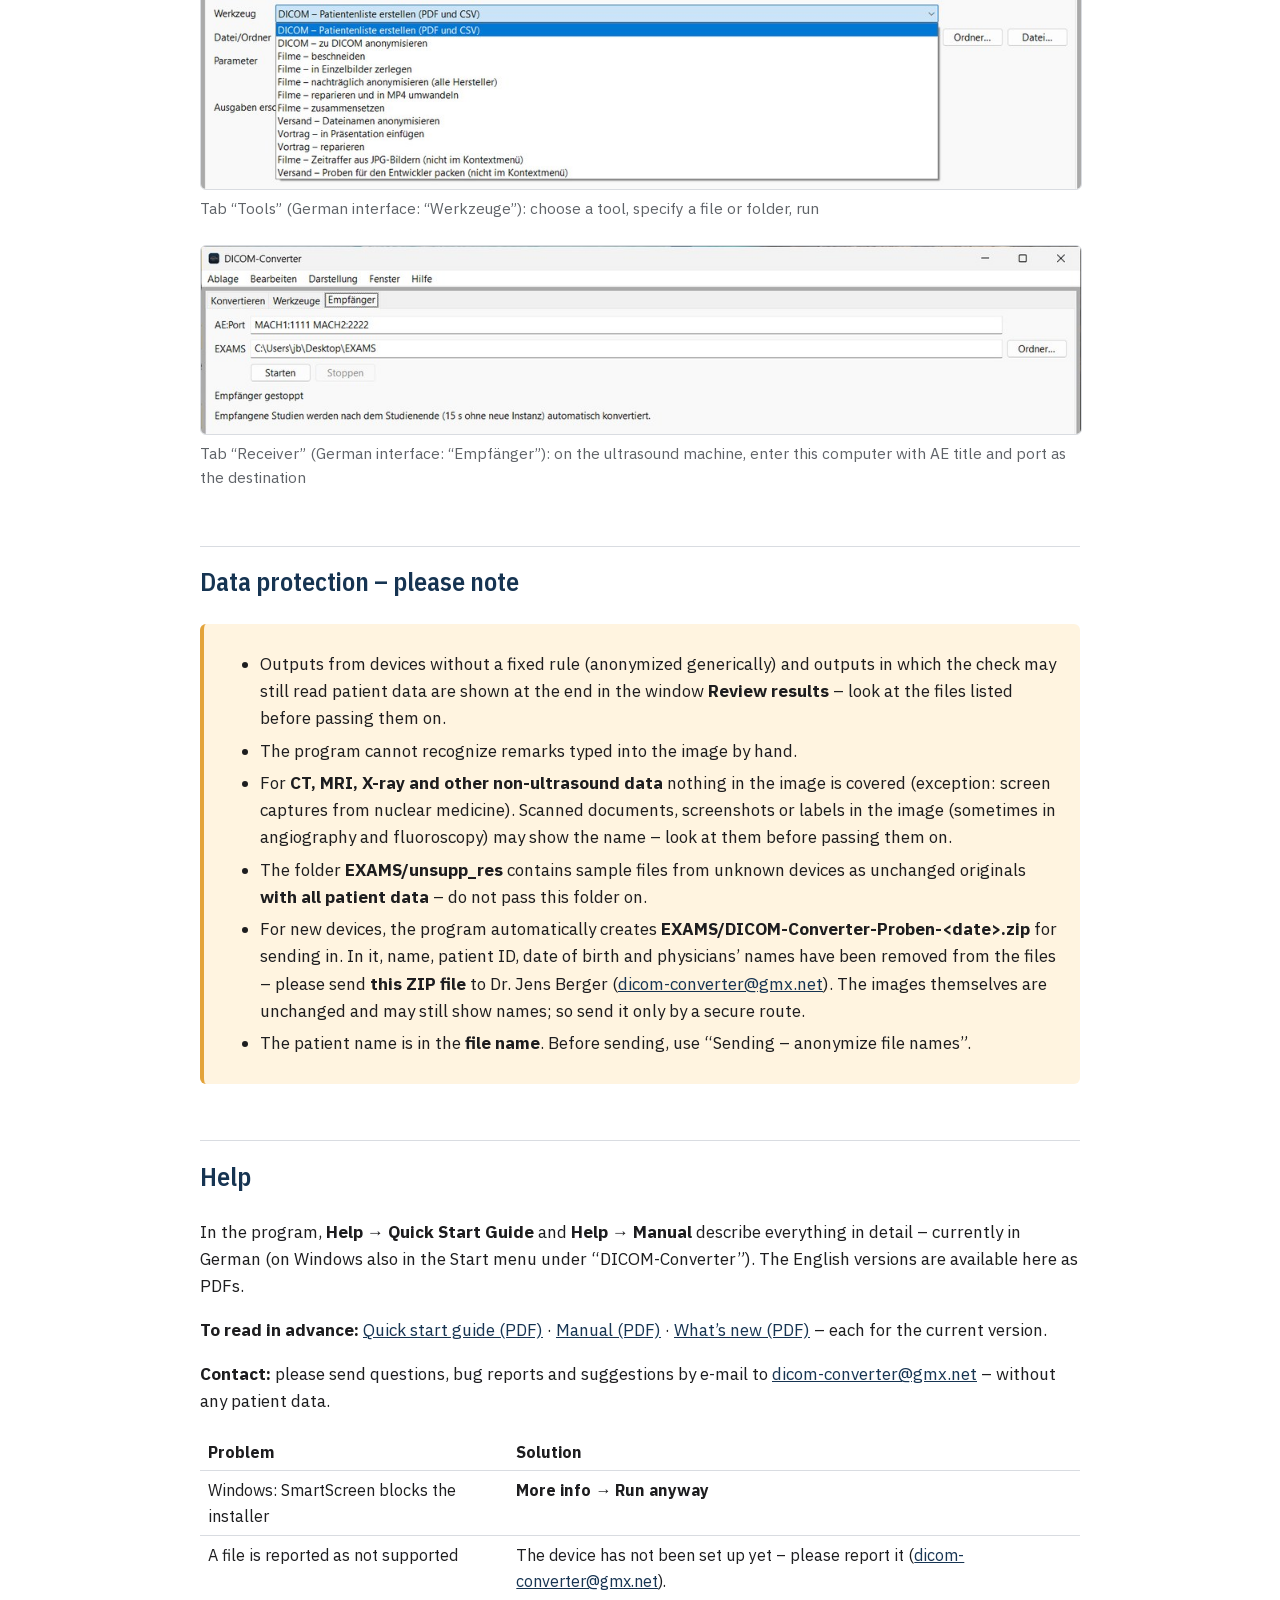
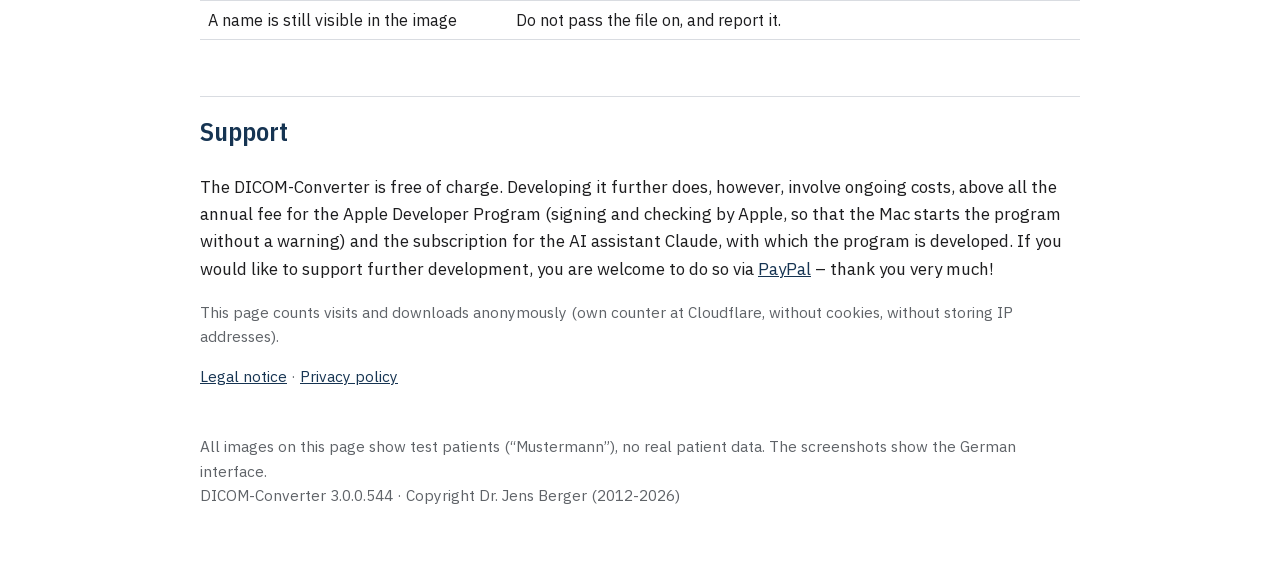
==== commit d22bdb50: "DICOM-Converter 3.0.0.544 (26.11.2026)" ====
--- a/en/index.html
+++ b/en/index.html
@@ -62,7 +62,7 @@
 
 <p class="sprache"><a href="../" hreflang="de" lang="de">DE</a> | <b>EN</b></p>
 <h1>DICOM-Converter</h1>
-<p class="muted">Version 3.0.0.521 · as of 25.11.2026 · for macOS and Windows</p>
+<p class="muted">Version 3.0.0.544 · as of 26.11.2026 · for macOS and Windows</p>
 
 <p class="lead">The DICOM-Converter turns ultrasound examinations – and also CT, MRI, X-ray and other DICOM data – into
 ordinary <b>movies and images</b> that you can view with any program, put into PowerPoint or Keynote, or pass on –
@@ -97,7 +97,7 @@
   </div>
   </div>
 <p class="muted">Mac with macOS 11 or later (Apple silicon and Intel), signed by Apple · Windows 10 or 11 (64-bit) · <a href="#voraussetzungen">System requirements</a></p>
-<p class="muted">Version 3.0.0.521 · <a href="https://github.com/jensberger-dev/dicom-converter/releases/latest/download/DICOM-Converter-Whats-New.pdf" data-klick="download-neuerungen">What’s new compared with 2.0.8 (PDF)</a></p>
+<p class="muted">Version 3.0.0.544 · <a href="https://github.com/jensberger-dev/dicom-converter/releases/latest/download/DICOM-Converter-Whats-New.pdf" data-klick="download-neuerungen">What’s new compared with 2.0.8 (PDF)</a></p>
 <div class="support">
   <span>The DICOM-Converter is free of charge. Developing it further does cost money, though – for the Apple Developer Program (so that the Mac starts the program without a warning) and for the AI assistant Claude, with which it is developed. I would be very grateful for your support.</span>
   <a class="button secondary" href="https://www.paypal.com/paypalme/DicomConverter" data-klick="paypal">Support with PayPal</a>
@@ -105,6 +105,13 @@
 
 
 <h2 id="neu">New in the latest versions</h2>
+<h3>Version 3.0.0.544 <span class="muted">· 26.11.2026</span></h3>
+<ul>
+  <li>Movies and images – anonymize afterwards: endoscopic ultrasound (EUS) images from a Fujifilm echoendoscope are now recognised and anonymized – name, date of birth, patient ID and accession number are covered. The DICOM-Converter now reads the date and time for the file name more reliably on large images. Names with accents (e.g. Polish or French) are now recognised more reliably in the image when anonymizing afterwards.</li>
+  <li>Lecture – repair (Keynote): cover rectangles that have to stay (over an image that is not anonymized, in a group or linked) are now listed in the report under “Please look at it”, as with PowerPoint.</li>
+  <li>DICOM – convert: the question “Join loops?” has a tick box “Don’t ask again – always answer this way”. After that the chosen answer applies without asking; to be asked again: program window → File → Ask questions again.</li>
+  <li>Mac: ⌘Q now quits the DICOM-Converter even while a dialog is open (e.g. “What’s new?” or a message) – before, ⌘Q did nothing then. The progress window (right-click in the Finder) now has a menu bar: ⌘Q quits, ⌘W closes the window; a running task is cancelled.</li>
+</ul>
 <h3>Version 3.0.0.521 <span class="muted">· 25.11.2026</span></h3>
 <ul>
   <li>Echocardiography is recognized more reliably: besides the sector transducer, clear details in the DICOM header now count too (e.g. body part heart, cardiology, “Echo” or “TTE” in the protocol). Echoes from Philips EPIQ CVx, GE Vivid and GE Venue therefore also go into “US &lt;date&gt; Echo”. A sector transducer alone is no longer enough – a second clue is needed (e.g. CW Doppler, the Canon heart preset, the GE cardiac application or another echo image of the examination). Images taken with a convex or linear transducer never count as echo, even if the header names a cardiac protocol.</li>
@@ -115,6 +122,7 @@
   <li>Rewritten movies carry a note under “Copyright” in the Finder saying what the DICOM-Converter did (repaired, converted, repackaged, anonymized, cropped). Movies that are already anonymized are recognised by it and not processed again.</li>
   <li>The Finder information “Where from” (download address, often with the old file name) is no longer copied to the new file by any tool.</li>
 </ul>
+<details><summary>Older versions</summary>
 <h3>Version 3.0.0.511 <span class="muted">· 22.11.2026</span></h3>
 <ul>
   <li>Movies – anonymize afterwards (also when repairing with “Also anonymize”): if an “… anonymisiert” file from an earlier version already lies next to a movie, it is anonymized anyway (the new one is then called “… anonymisiert 2”). Until now the program stopped there, and repairing turned these movies into new MP4 files without anonymization.</li>
@@ -122,7 +130,6 @@
   <li>Anonymize afterwards, file name from the image: first names with “Il” (e.g. Ilse) are no longer read as “H…”, torn first names are put back together, and the age is no longer missing when examination date and date of birth are on the same header line (GE).</li>
   <li>Lecture – insert into presentation: the presenter notes now get the case folder (the descriptive folder above the file, usually two levels up) instead of the file name; adjustable under “Notes” (case folder, file name, both, no). Several images of one case on a slide name it only once.</li>
 </ul>
-<details><summary>Older versions</summary>
 <h3>Version 3.0.0.504 <span class="muted">· 22.11.2026</span></h3>
 <ul>
   <li>Lecture – insert into presentation: what was asked at every insert (Keynote or PowerPoint, theme, slide layout) can now be set permanently – in a text file with explanations, opened in the program window under File → “Settings for inserting into presentations …”. New for PowerPoint: border around images and movies (colour, width, line), shadow, strength of the reflection, fade-in, and for movies start (immediately or on click), loop or once, rewind, hide and (on Windows) sound. For Keynote: strength of the reflection, repeat (loop or back and forth) and volume. If you set nothing, nothing changes.</li>
@@ -577,7 +584,7 @@
 
 
 <p class="muted" style="margin-top:3em">All images on this page show test patients (“Mustermann”), no real patient data. The screenshots show the German interface.<br>
-DICOM-Converter 3.0.0.521 · Copyright Dr. Jens Berger (2012-2026)</p>
+DICOM-Converter 3.0.0.544 · Copyright Dr. Jens Berger (2012-2026)</p>
 
 </main>
 </body>
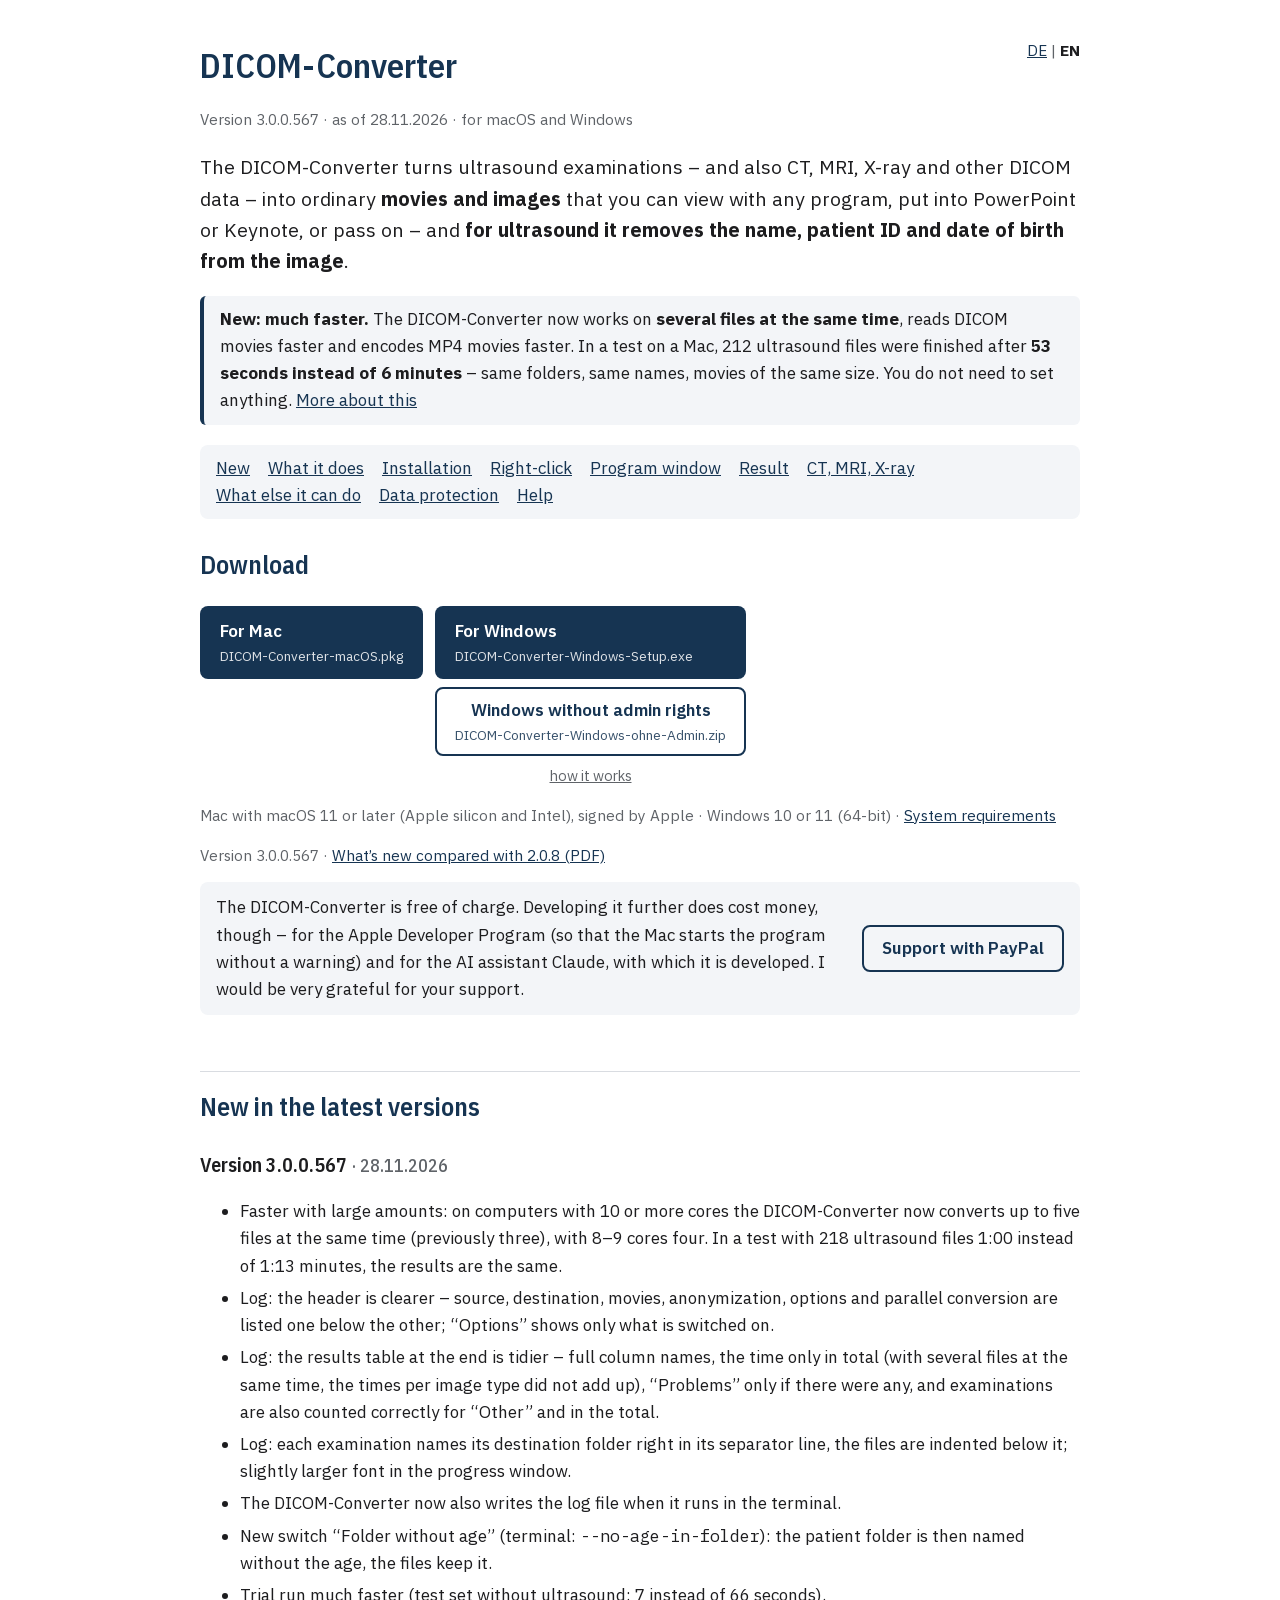
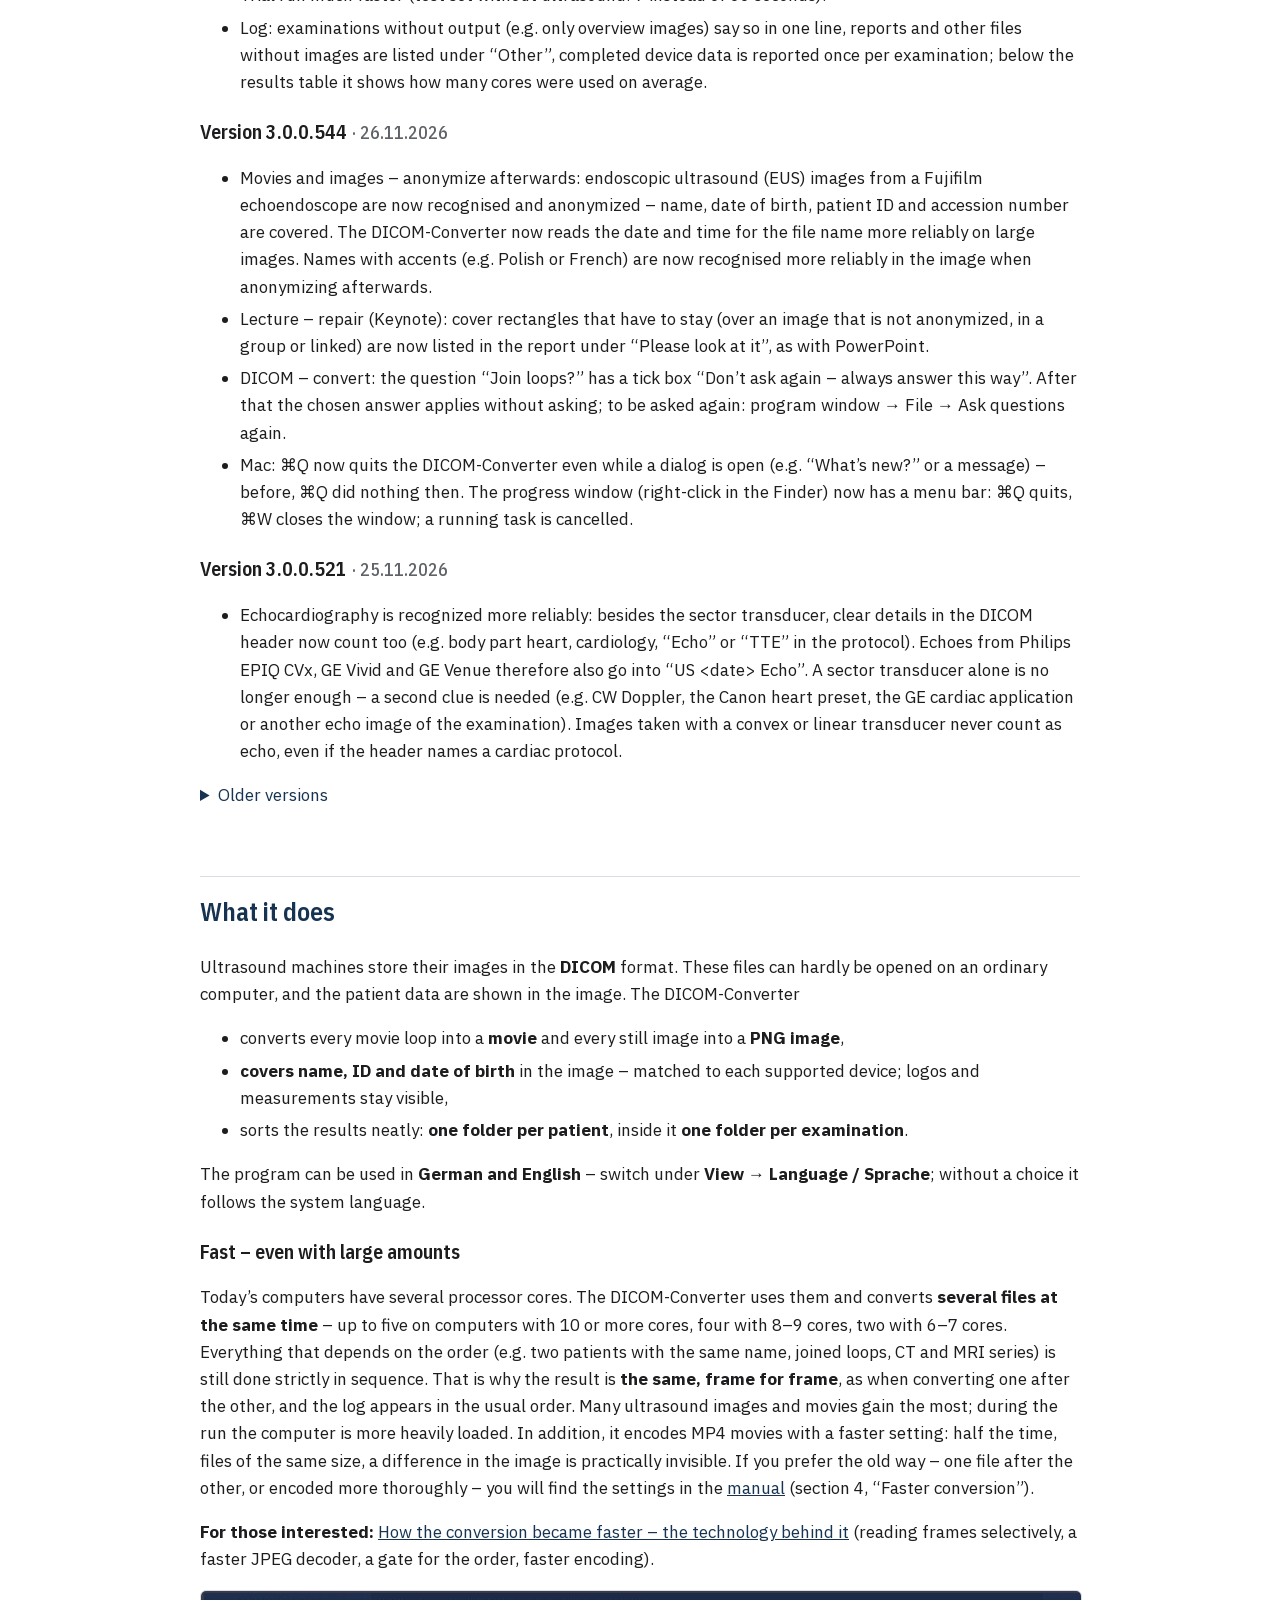
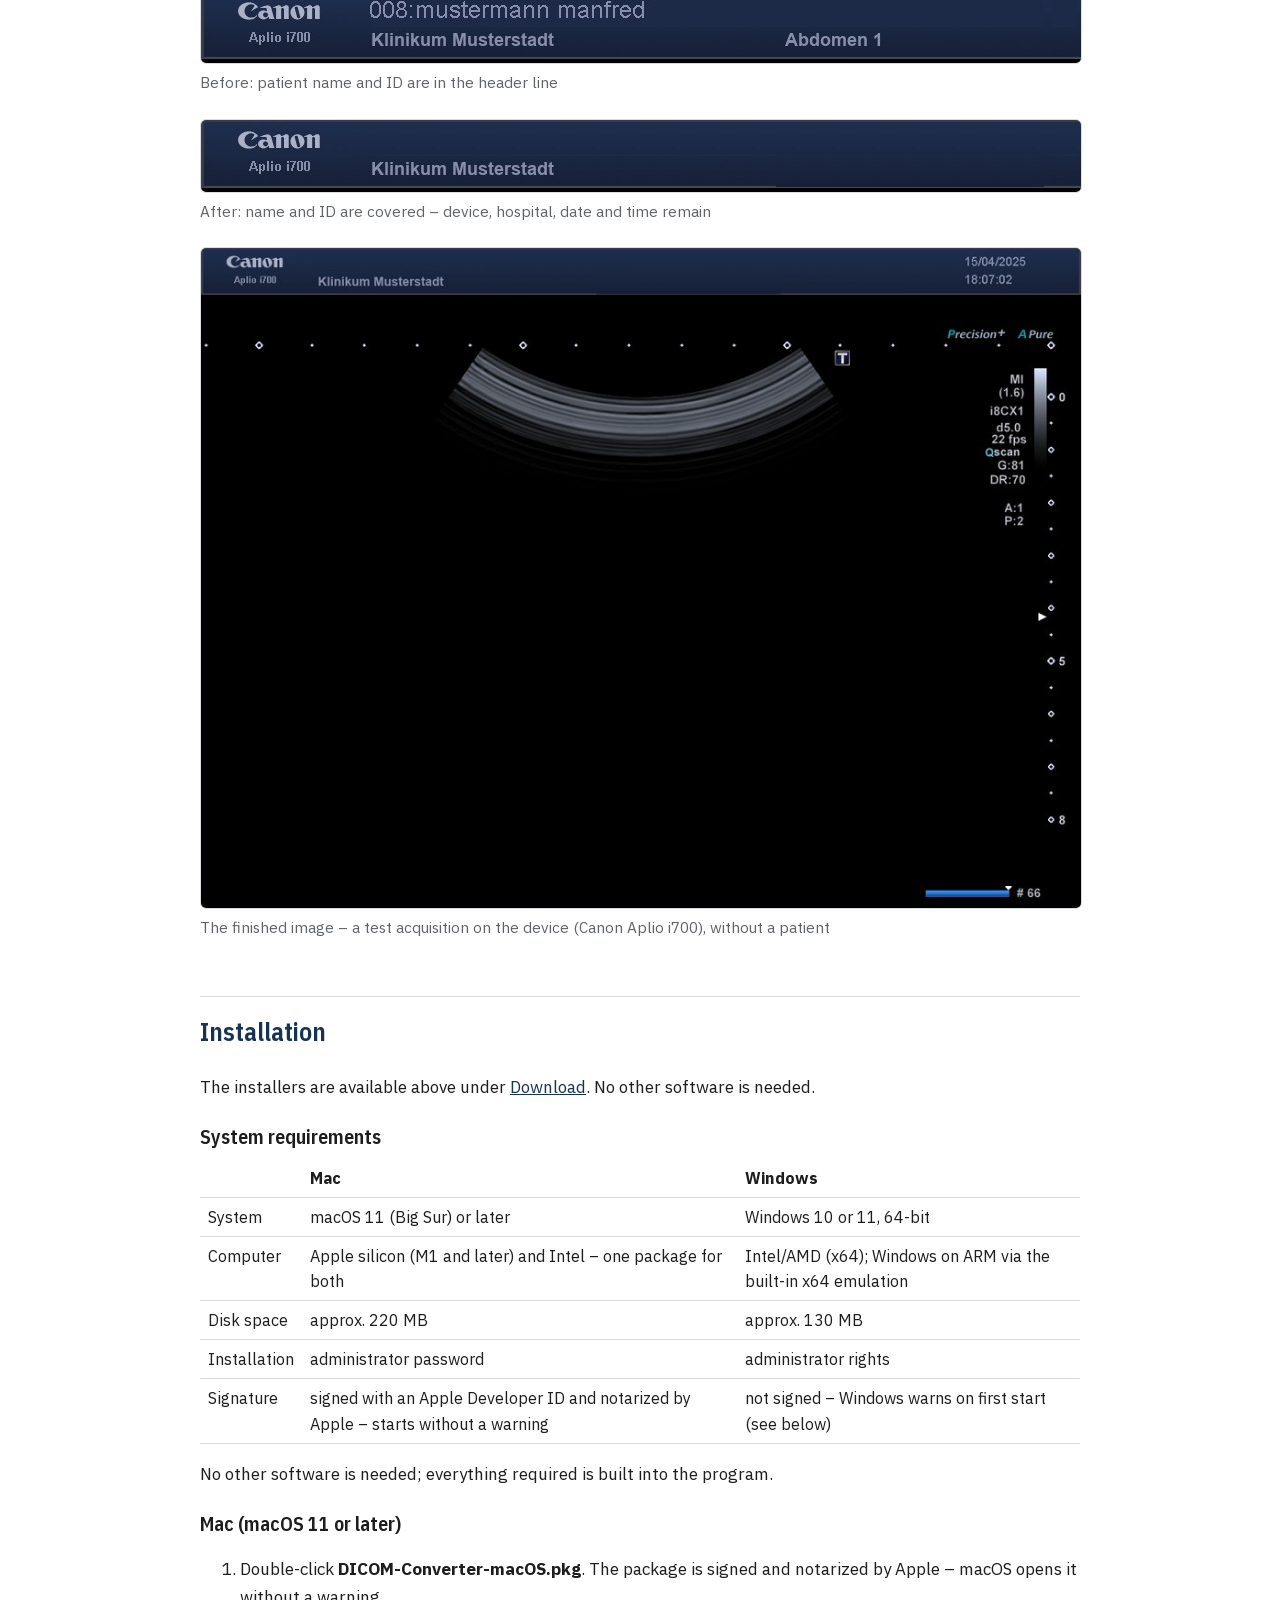
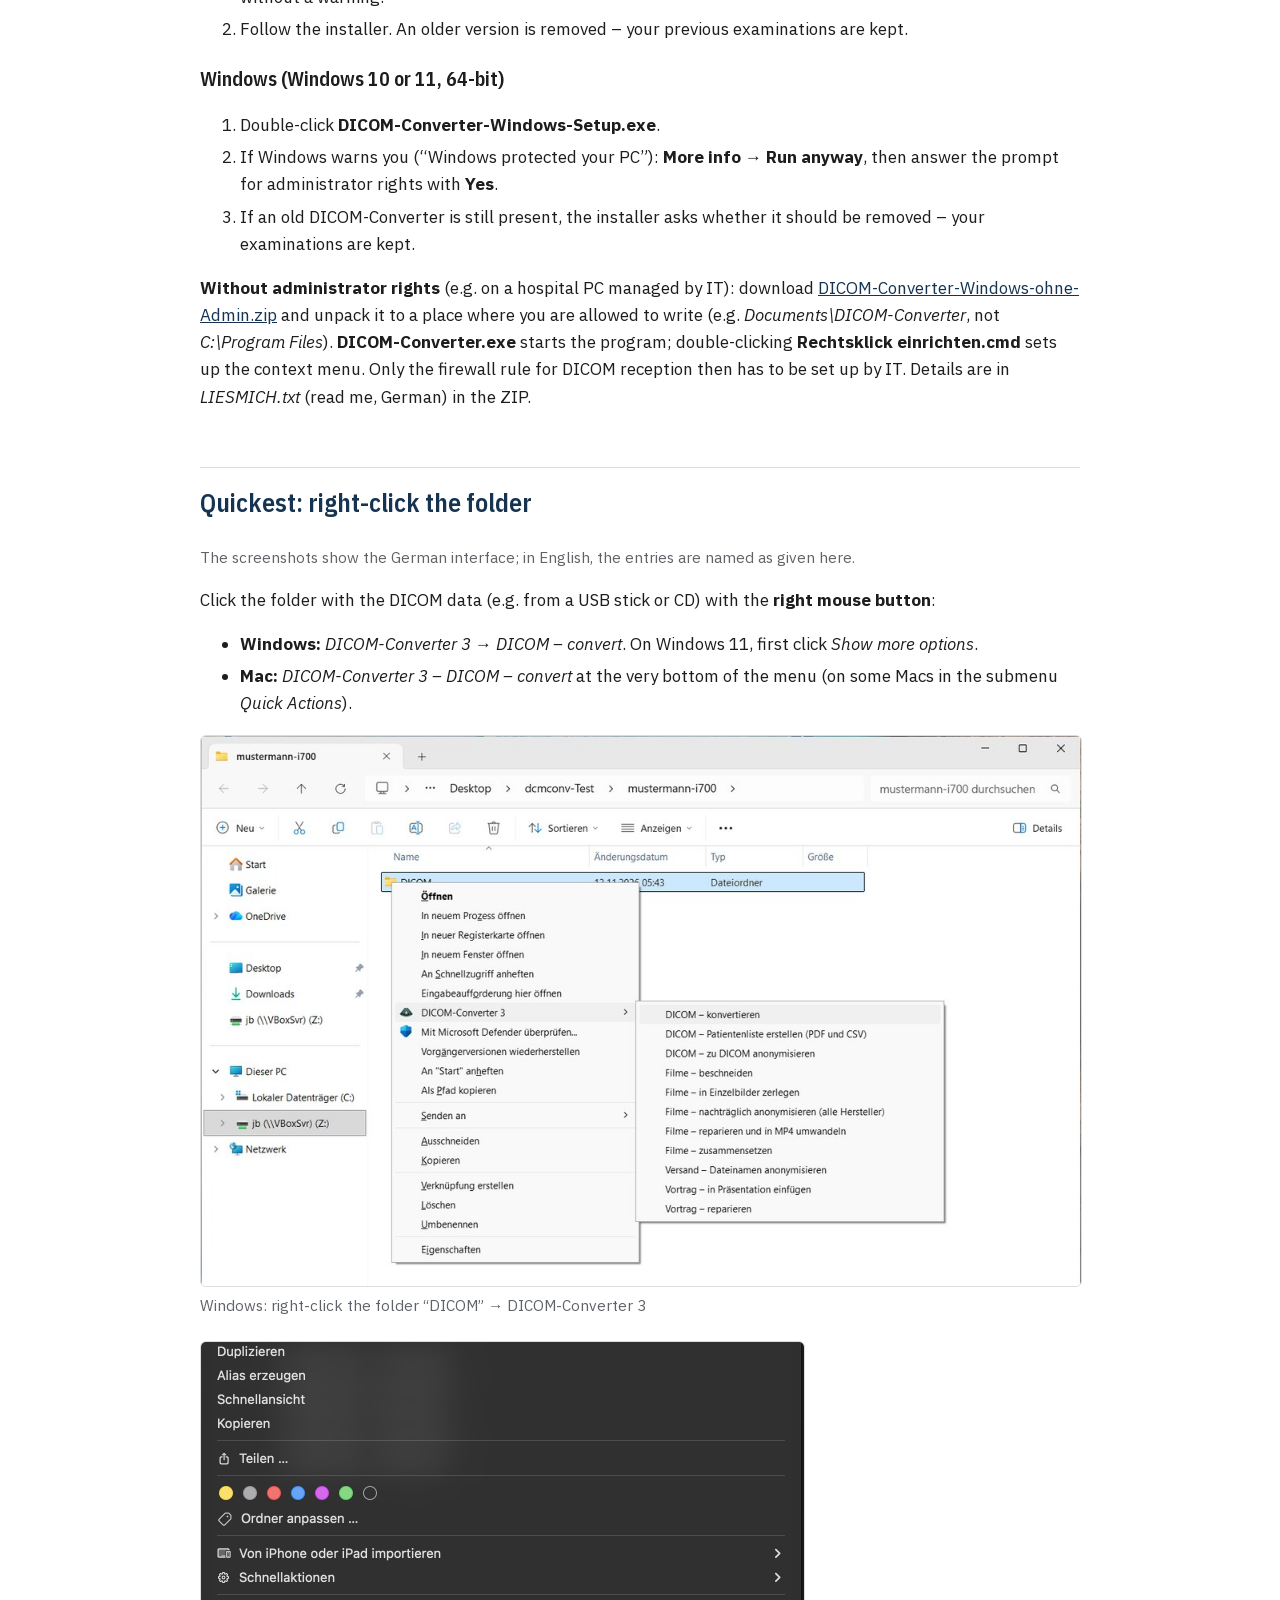
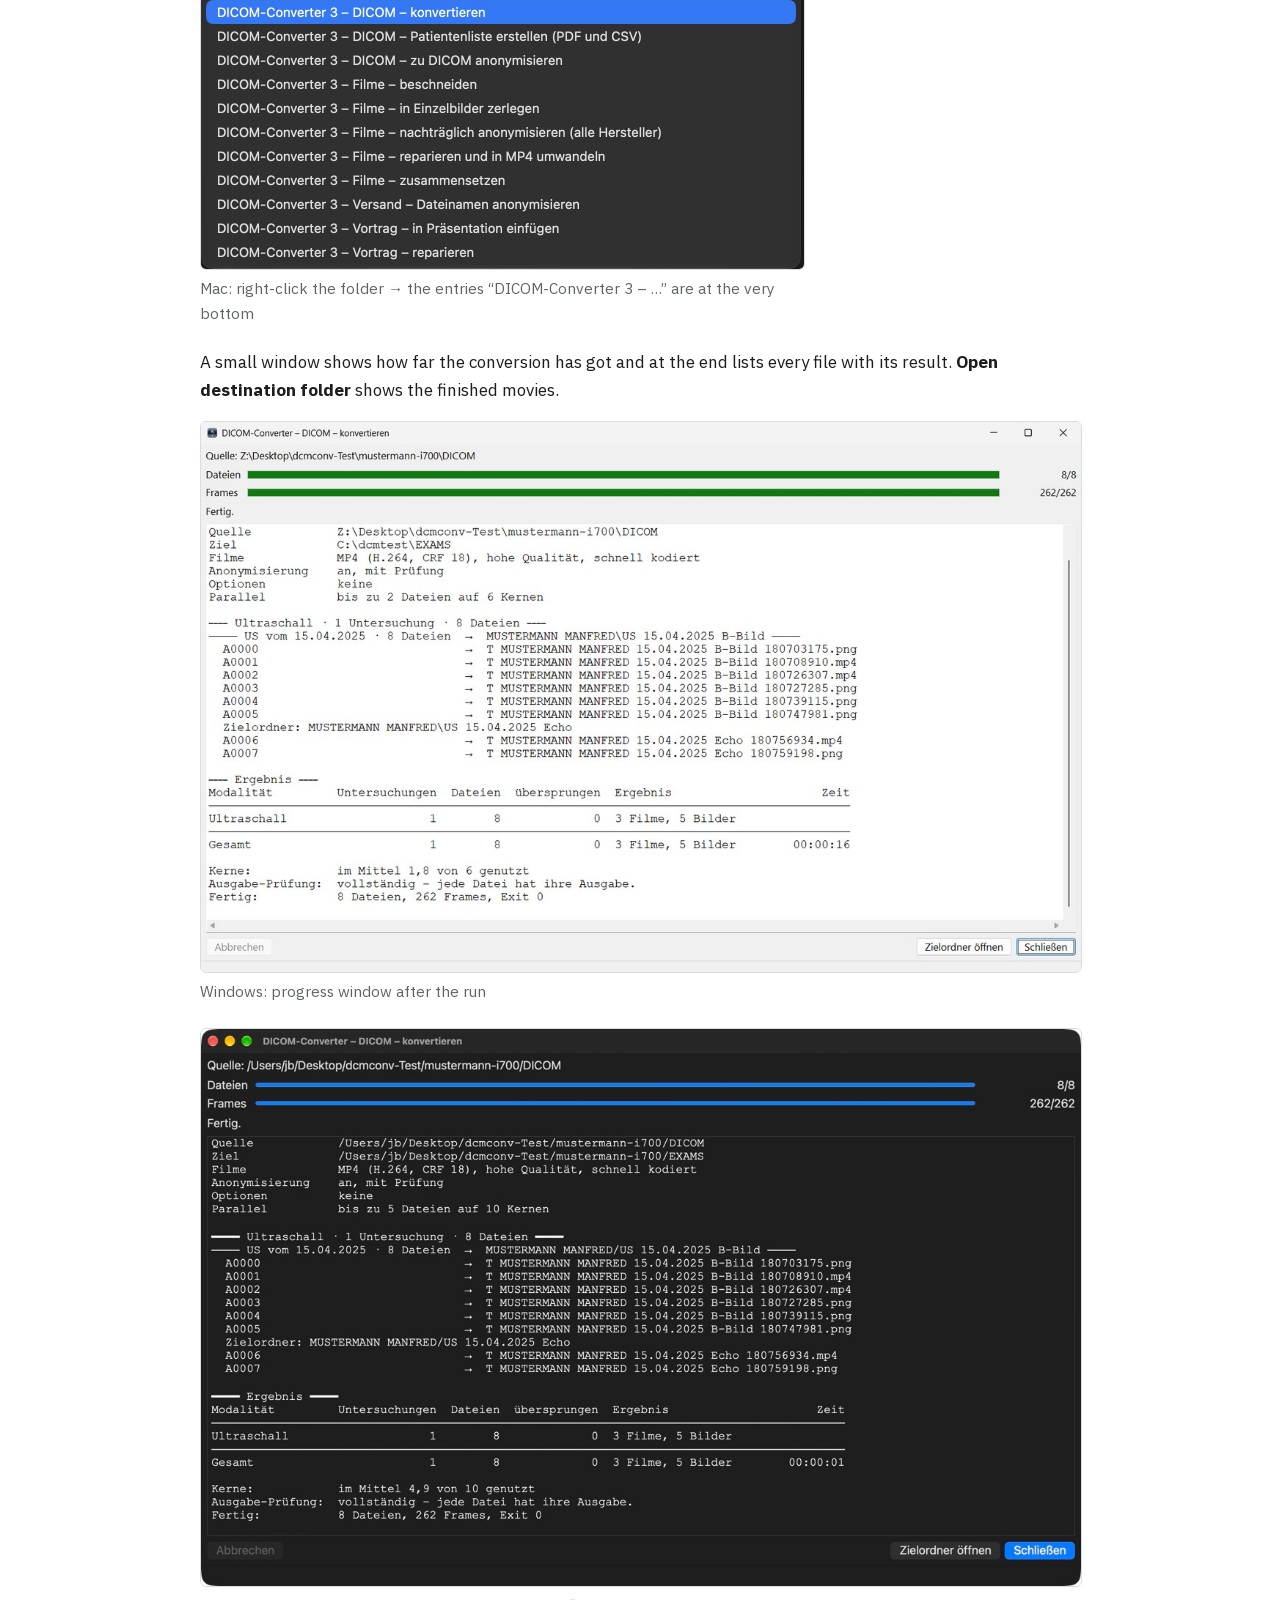
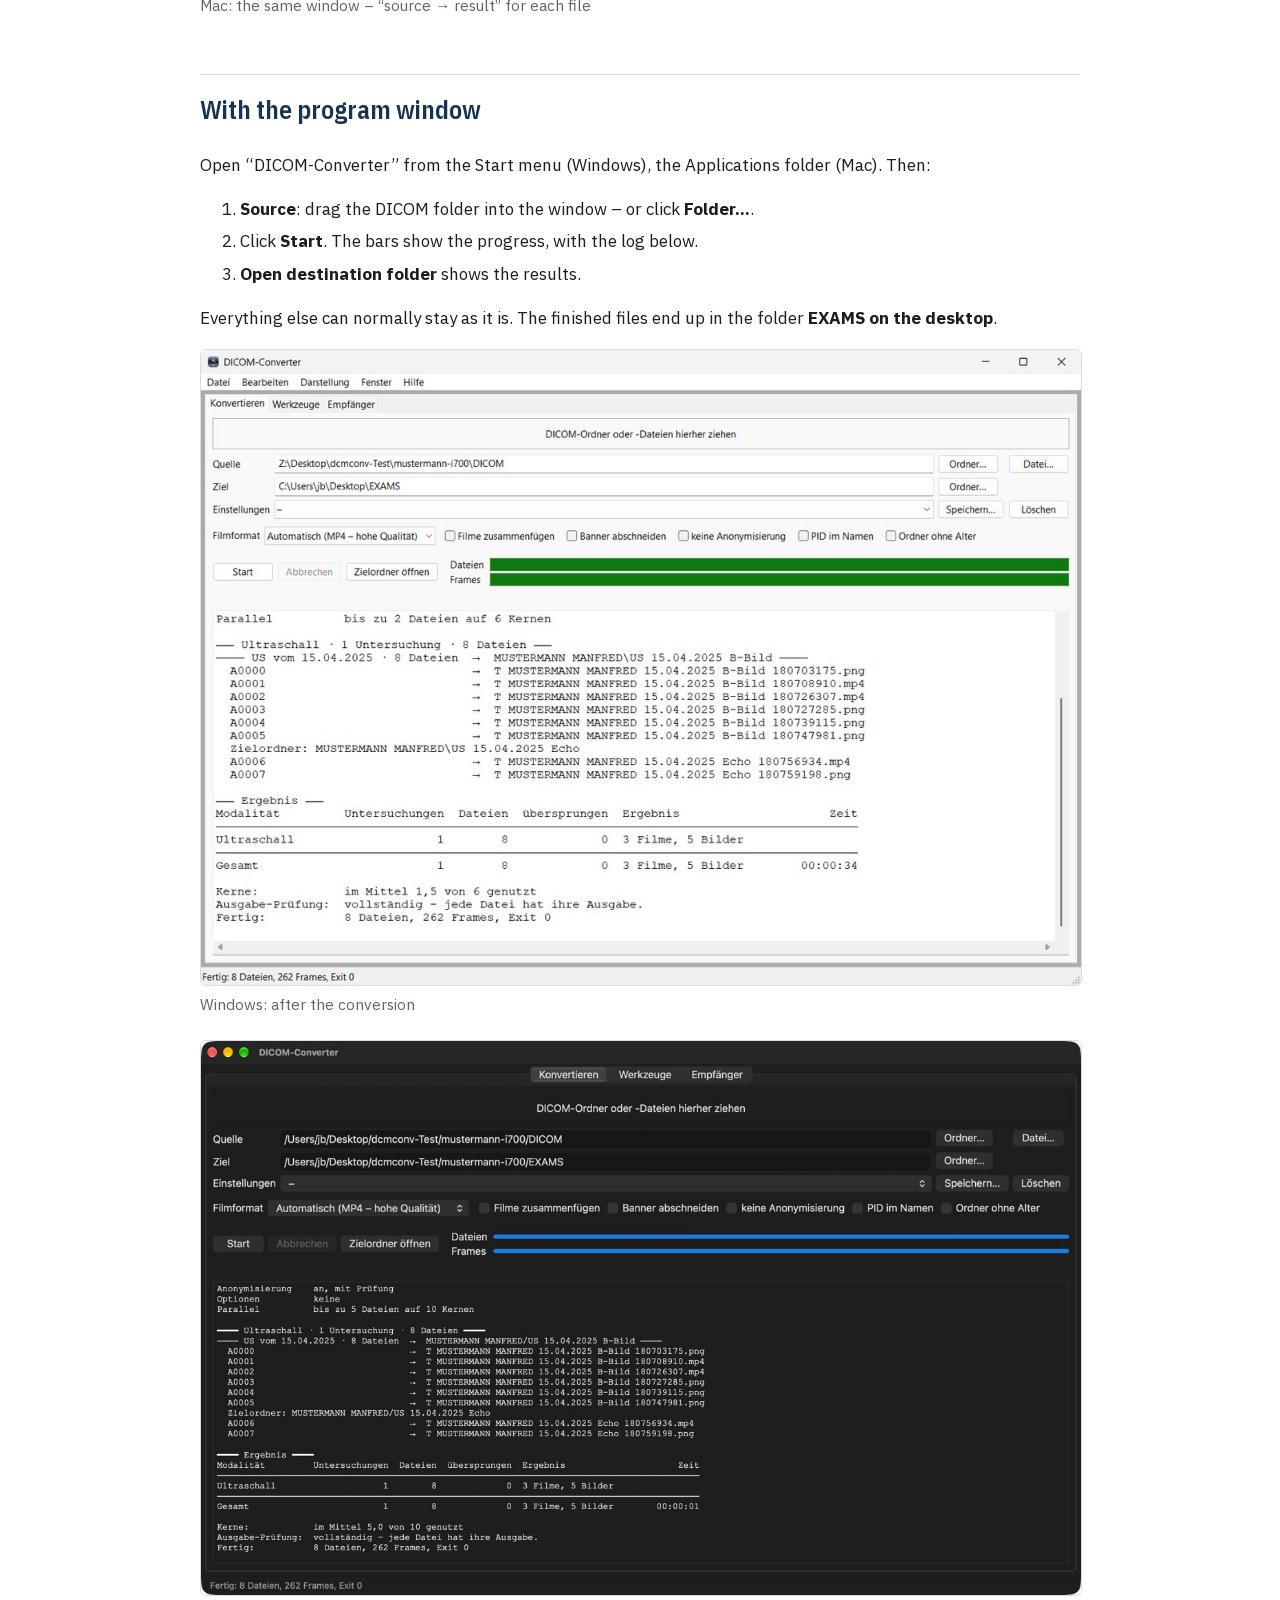
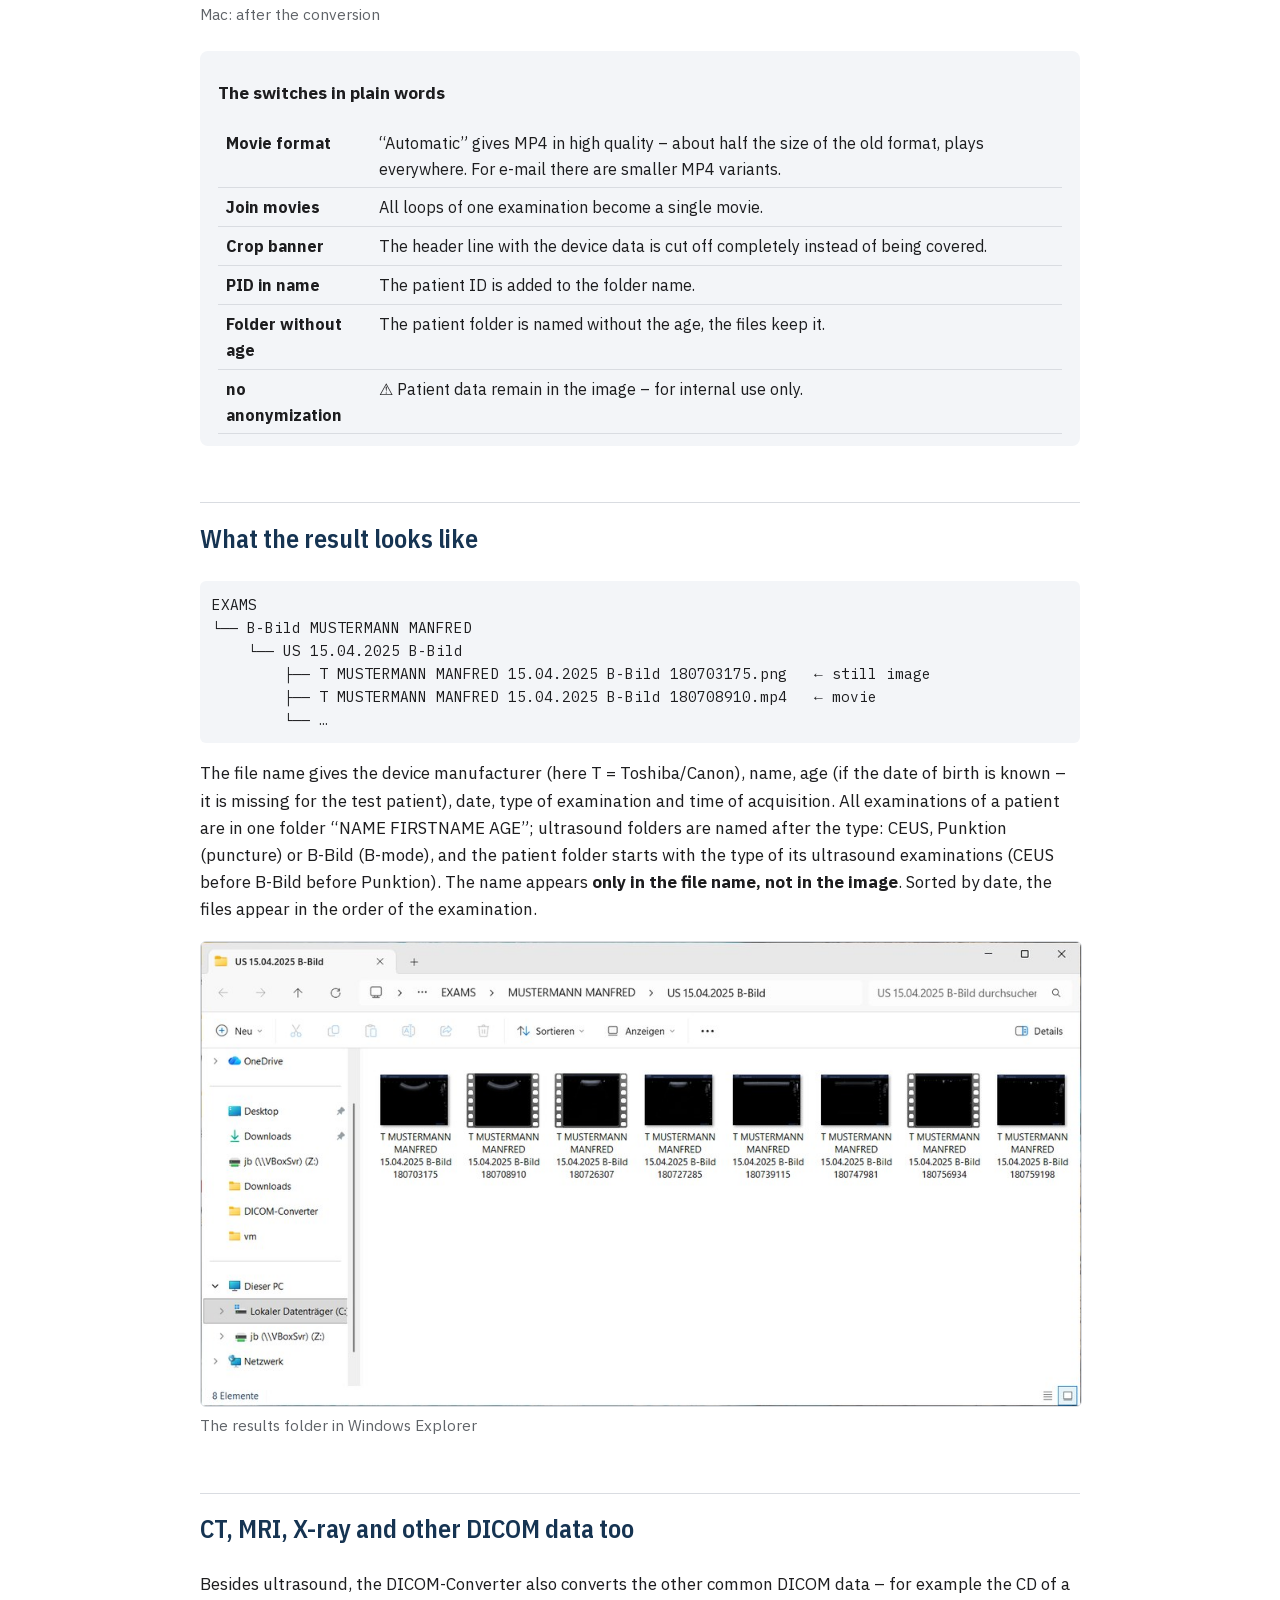
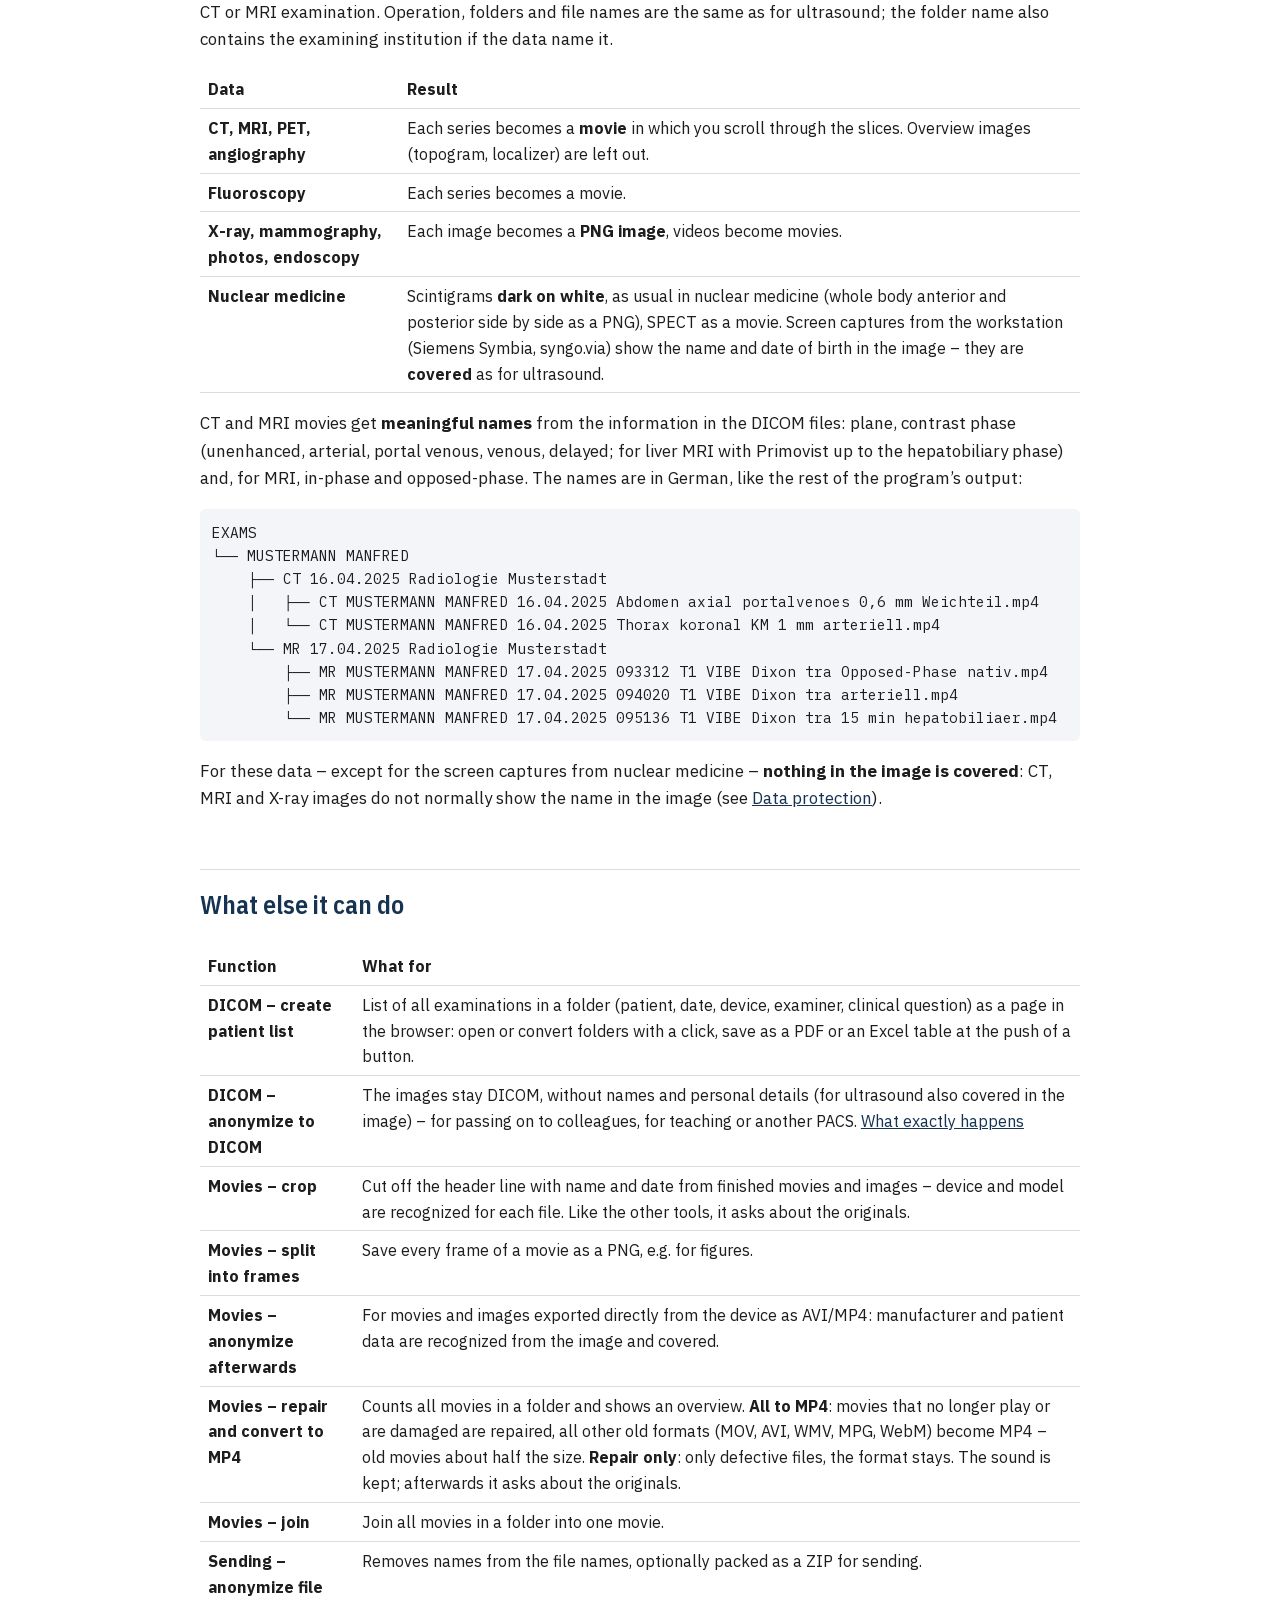
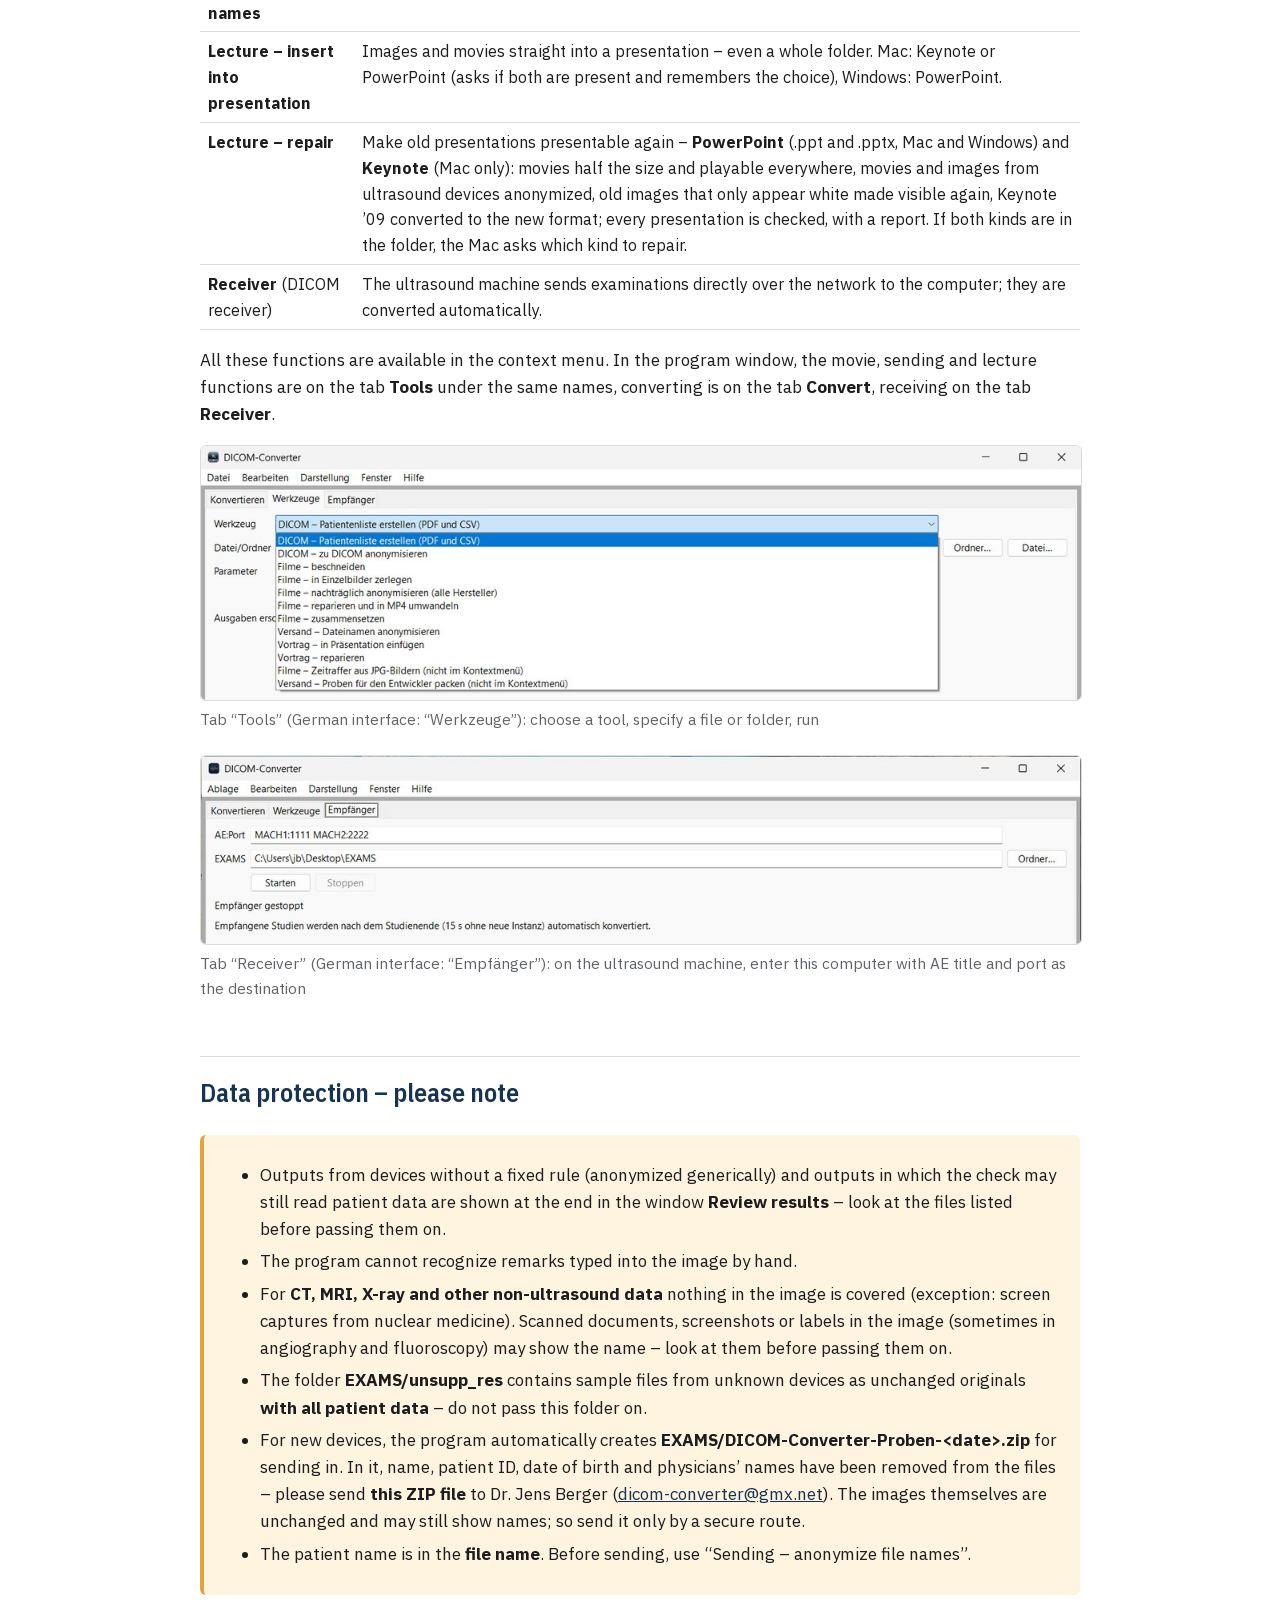
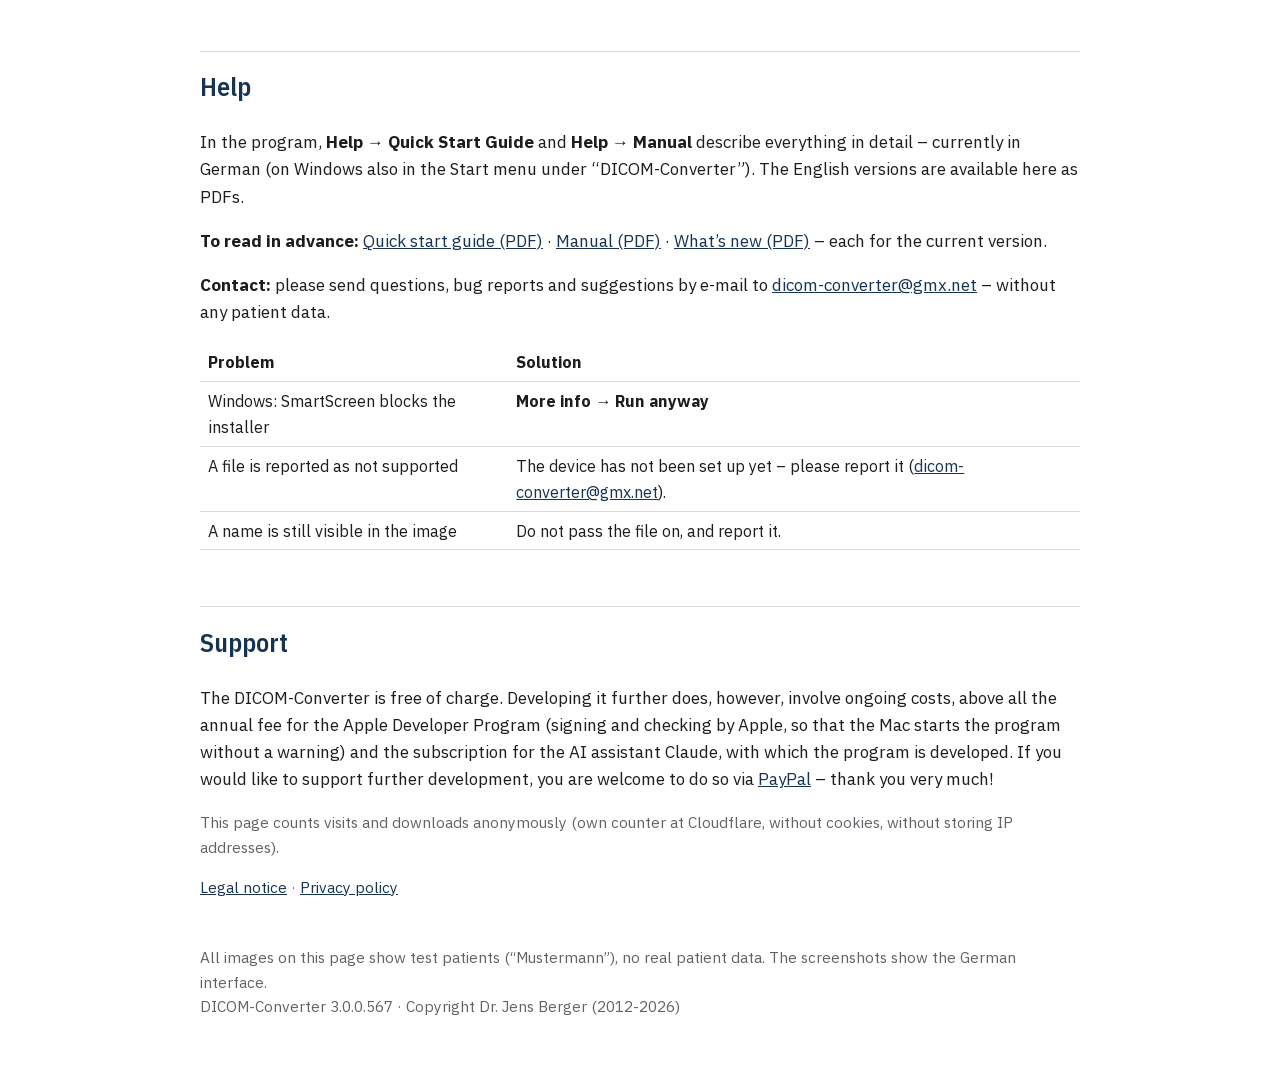
==== commit b3aaff79: "DICOM-Converter 3.0.0.567 (28.11.2026)" ====
--- a/en/index.html
+++ b/en/index.html
@@ -62,7 +62,7 @@
 
 <p class="sprache"><a href="../" hreflang="de" lang="de">DE</a> | <b>EN</b></p>
 <h1>DICOM-Converter</h1>
-<p class="muted">Version 3.0.0.544 · as of 26.11.2026 · for macOS and Windows</p>
+<p class="muted">Version 3.0.0.567 · as of 28.11.2026 · for macOS and Windows</p>
 
 <p class="lead">The DICOM-Converter turns ultrasound examinations – and also CT, MRI, X-ray and other DICOM data – into
 ordinary <b>movies and images</b> that you can view with any program, put into PowerPoint or Keynote, or pass on –
@@ -97,7 +97,7 @@
   </div>
   </div>
 <p class="muted">Mac with macOS 11 or later (Apple silicon and Intel), signed by Apple · Windows 10 or 11 (64-bit) · <a href="#voraussetzungen">System requirements</a></p>
-<p class="muted">Version 3.0.0.544 · <a href="https://github.com/jensberger-dev/dicom-converter/releases/latest/download/DICOM-Converter-Whats-New.pdf" data-klick="download-neuerungen">What’s new compared with 2.0.8 (PDF)</a></p>
+<p class="muted">Version 3.0.0.567 · <a href="https://github.com/jensberger-dev/dicom-converter/releases/latest/download/DICOM-Converter-Whats-New.pdf" data-klick="download-neuerungen">What’s new compared with 2.0.8 (PDF)</a></p>
 <div class="support">
   <span>The DICOM-Converter is free of charge. Developing it further does cost money, though – for the Apple Developer Program (so that the Mac starts the program without a warning) and for the AI assistant Claude, with which it is developed. I would be very grateful for your support.</span>
   <a class="button secondary" href="https://www.paypal.com/paypalme/DicomConverter" data-klick="paypal">Support with PayPal</a>
@@ -105,6 +105,17 @@
 
 
 <h2 id="neu">New in the latest versions</h2>
+<h3>Version 3.0.0.567 <span class="muted">· 28.11.2026</span></h3>
+<ul>
+  <li>Faster with large amounts: on computers with 10 or more cores the DICOM-Converter now converts up to five files at the same time (previously three), with 8–9 cores four. In a test with 218 ultrasound files 1:00 instead of 1:13 minutes, the results are the same.</li>
+  <li>Log: the header is clearer – source, destination, movies, anonymization, options and parallel conversion are listed one below the other; “Options” shows only what is switched on.</li>
+  <li>Log: the results table at the end is tidier – full column names, the time only in total (with several files at the same time, the times per image type did not add up), “Problems” only if there were any, and examinations are also counted correctly for “Other” and in the total.</li>
+  <li>Log: each examination names its destination folder right in its separator line, the files are indented below it; slightly larger font in the progress window.</li>
+  <li>The DICOM-Converter now also writes the log file when it runs in the terminal.</li>
+  <li>New switch “Folder without age” (terminal: <code>--no-age-in-folder</code>): the patient folder is then named without the age, the files keep it.</li>
+  <li>Trial run much faster (test set without ultrasound: 7 instead of 66 seconds).</li>
+  <li>Log: examinations without output (e.g. only overview images) say so in one line, reports and other files without images are listed under “Other”, completed device data is reported once per examination; below the results table it shows how many cores were used on average.</li>
+</ul>
 <h3>Version 3.0.0.544 <span class="muted">· 26.11.2026</span></h3>
 <ul>
   <li>Movies and images – anonymize afterwards: endoscopic ultrasound (EUS) images from a Fujifilm echoendoscope are now recognised and anonymized – name, date of birth, patient ID and accession number are covered. The DICOM-Converter now reads the date and time for the file name more reliably on large images. Names with accents (e.g. Polish or French) are now recognised more reliably in the image when anonymizing afterwards.</li>
@@ -116,13 +127,13 @@
 <ul>
   <li>Echocardiography is recognized more reliably: besides the sector transducer, clear details in the DICOM header now count too (e.g. body part heart, cardiology, “Echo” or “TTE” in the protocol). Echoes from Philips EPIQ CVx, GE Vivid and GE Venue therefore also go into “US &lt;date&gt; Echo”. A sector transducer alone is no longer enough – a second clue is needed (e.g. CW Doppler, the Canon heart preset, the GE cardiac application or another echo image of the examination). Images taken with a convex or linear transducer never count as echo, even if the header names a cardiac protocol.</li>
 </ul>
+<details><summary>Older versions</summary>
 <h3>Version 3.0.0.513 <span class="muted">· 23.11.2026</span></h3>
 <ul>
   <li>Movies – repair and convert to MP4: the question about anonymizing now comes first; with “Also anonymize” only one window with overview and originals follows. Only “our” MP4 (H.264) counts as finished – HEVC movies (e.g. from an iPhone) are converted too, so that they play everywhere.</li>
   <li>Rewritten movies carry a note under “Copyright” in the Finder saying what the DICOM-Converter did (repaired, converted, repackaged, anonymized, cropped). Movies that are already anonymized are recognised by it and not processed again.</li>
   <li>The Finder information “Where from” (download address, often with the old file name) is no longer copied to the new file by any tool.</li>
 </ul>
-<details><summary>Older versions</summary>
 <h3>Version 3.0.0.511 <span class="muted">· 22.11.2026</span></h3>
 <ul>
   <li>Movies – anonymize afterwards (also when repairing with “Also anonymize”): if an “… anonymisiert” file from an earlier version already lies next to a movie, it is anonymized anyway (the new one is then called “… anonymisiert 2”). Until now the program stopped there, and repairing turned these movies into new MP4 files without anonymization.</li>
@@ -405,7 +416,7 @@
 
 <h3 id="schneller">Fast – even with large amounts</h3>
 <p>Today’s computers have several processor cores. The DICOM-Converter uses them and converts <b>several files at the same
-time</b> – up to three on computers with 8 or more cores, two with 6–7 cores. Everything that depends on the order
+time</b> – up to five on computers with 10 or more cores, four with 8–9 cores, two with 6–7 cores. Everything that depends on the order
 (e.g. two patients with the same name, joined loops, CT and MRI series) is still done strictly in sequence. That is why
 the result is <b>the same, frame for frame</b>, as when converting one after the other, and the log appears in the usual
 order. Many ultrasound images and movies gain the most; during the run the computer is more heavily loaded. In addition,
@@ -479,6 +490,7 @@
   <tr><td><b>Join movies</b></td><td>All loops of one examination become a single movie.</td></tr>
   <tr><td><b>Crop banner</b></td><td>The header line with the device data is cut off completely instead of being covered.</td></tr>
   <tr><td><b>PID in name</b></td><td>The patient ID is added to the folder name.</td></tr>
+  <tr><td><b>Folder without age</b></td><td>The patient folder is named without the age, the files keep it.</td></tr>
   <tr><td><b>no anonymization</b></td><td>⚠ Patient data remain in the image – for internal use only.</td></tr>
 </table>
 </div>
@@ -584,7 +596,7 @@
 
 
 <p class="muted" style="margin-top:3em">All images on this page show test patients (“Mustermann”), no real patient data. The screenshots show the German interface.<br>
-DICOM-Converter 3.0.0.544 · Copyright Dr. Jens Berger (2012-2026)</p>
+DICOM-Converter 3.0.0.567 · Copyright Dr. Jens Berger (2012-2026)</p>
 
 </main>
 </body>
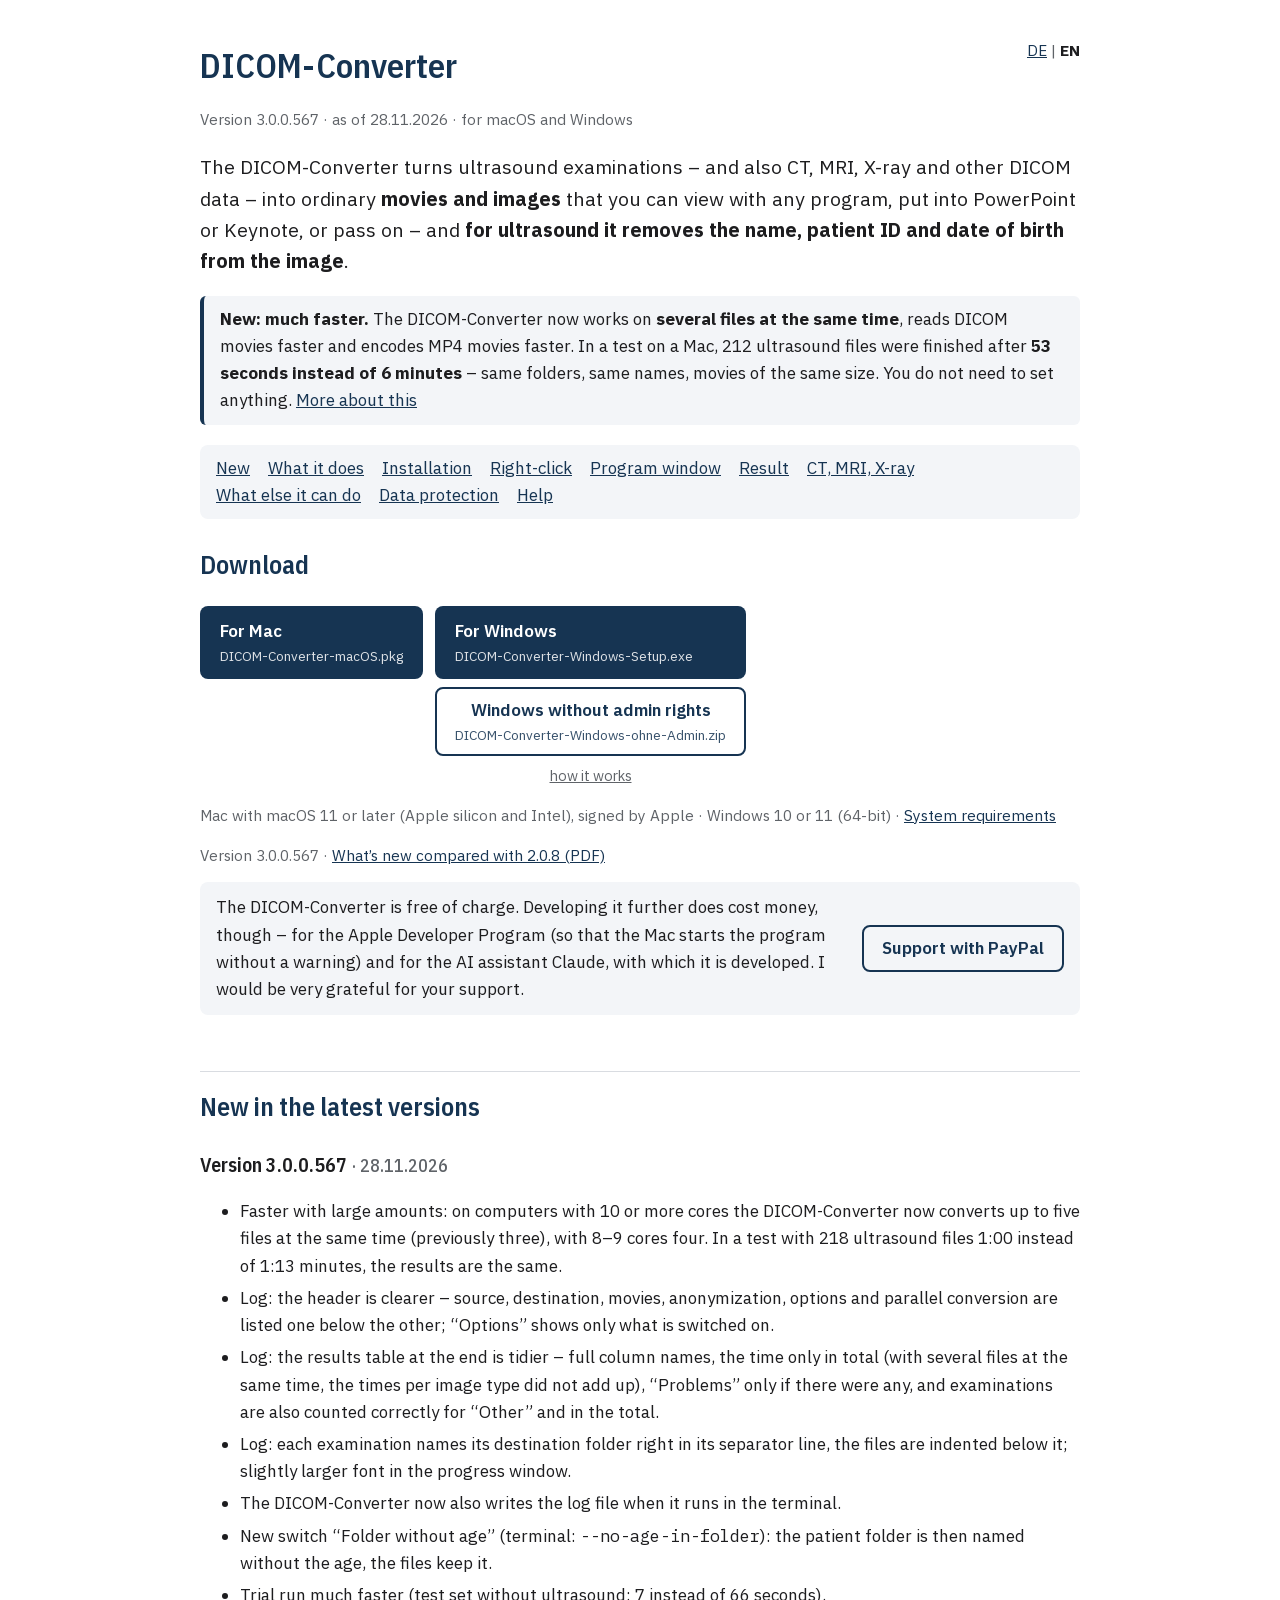
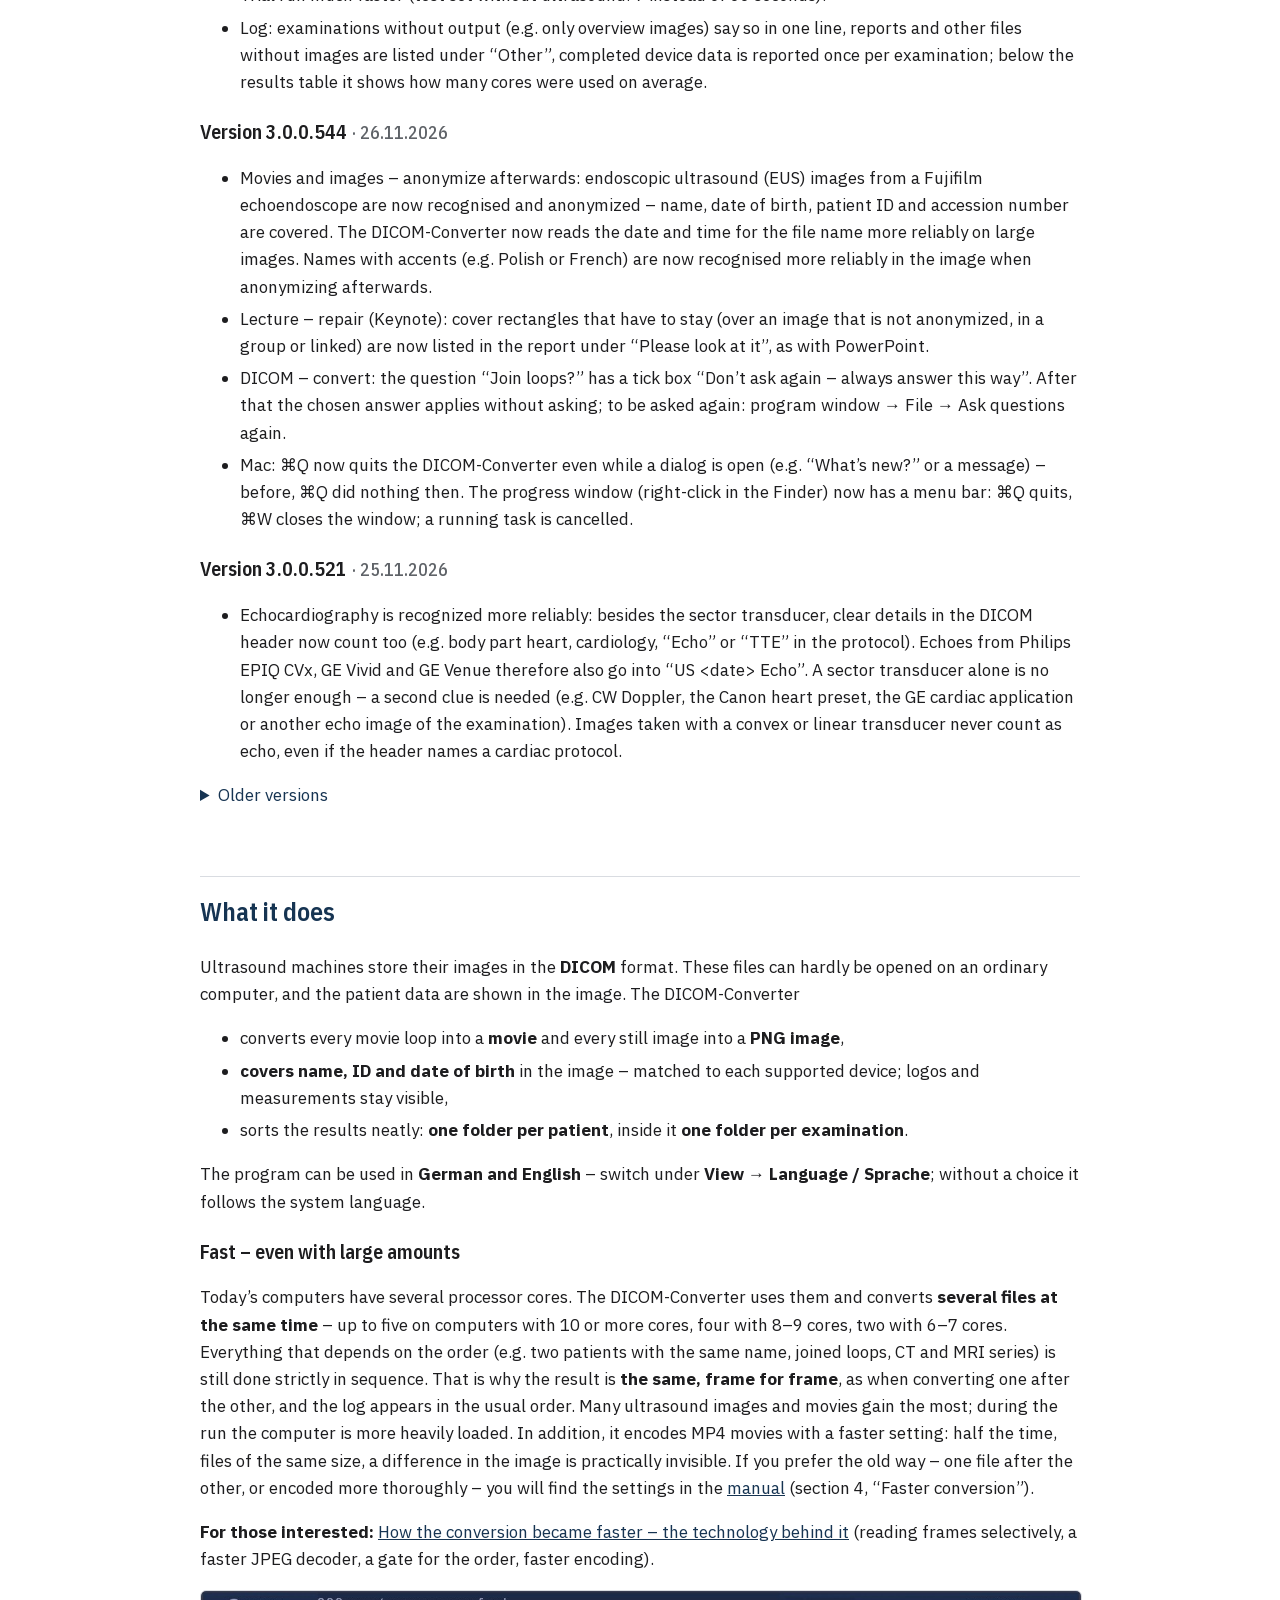
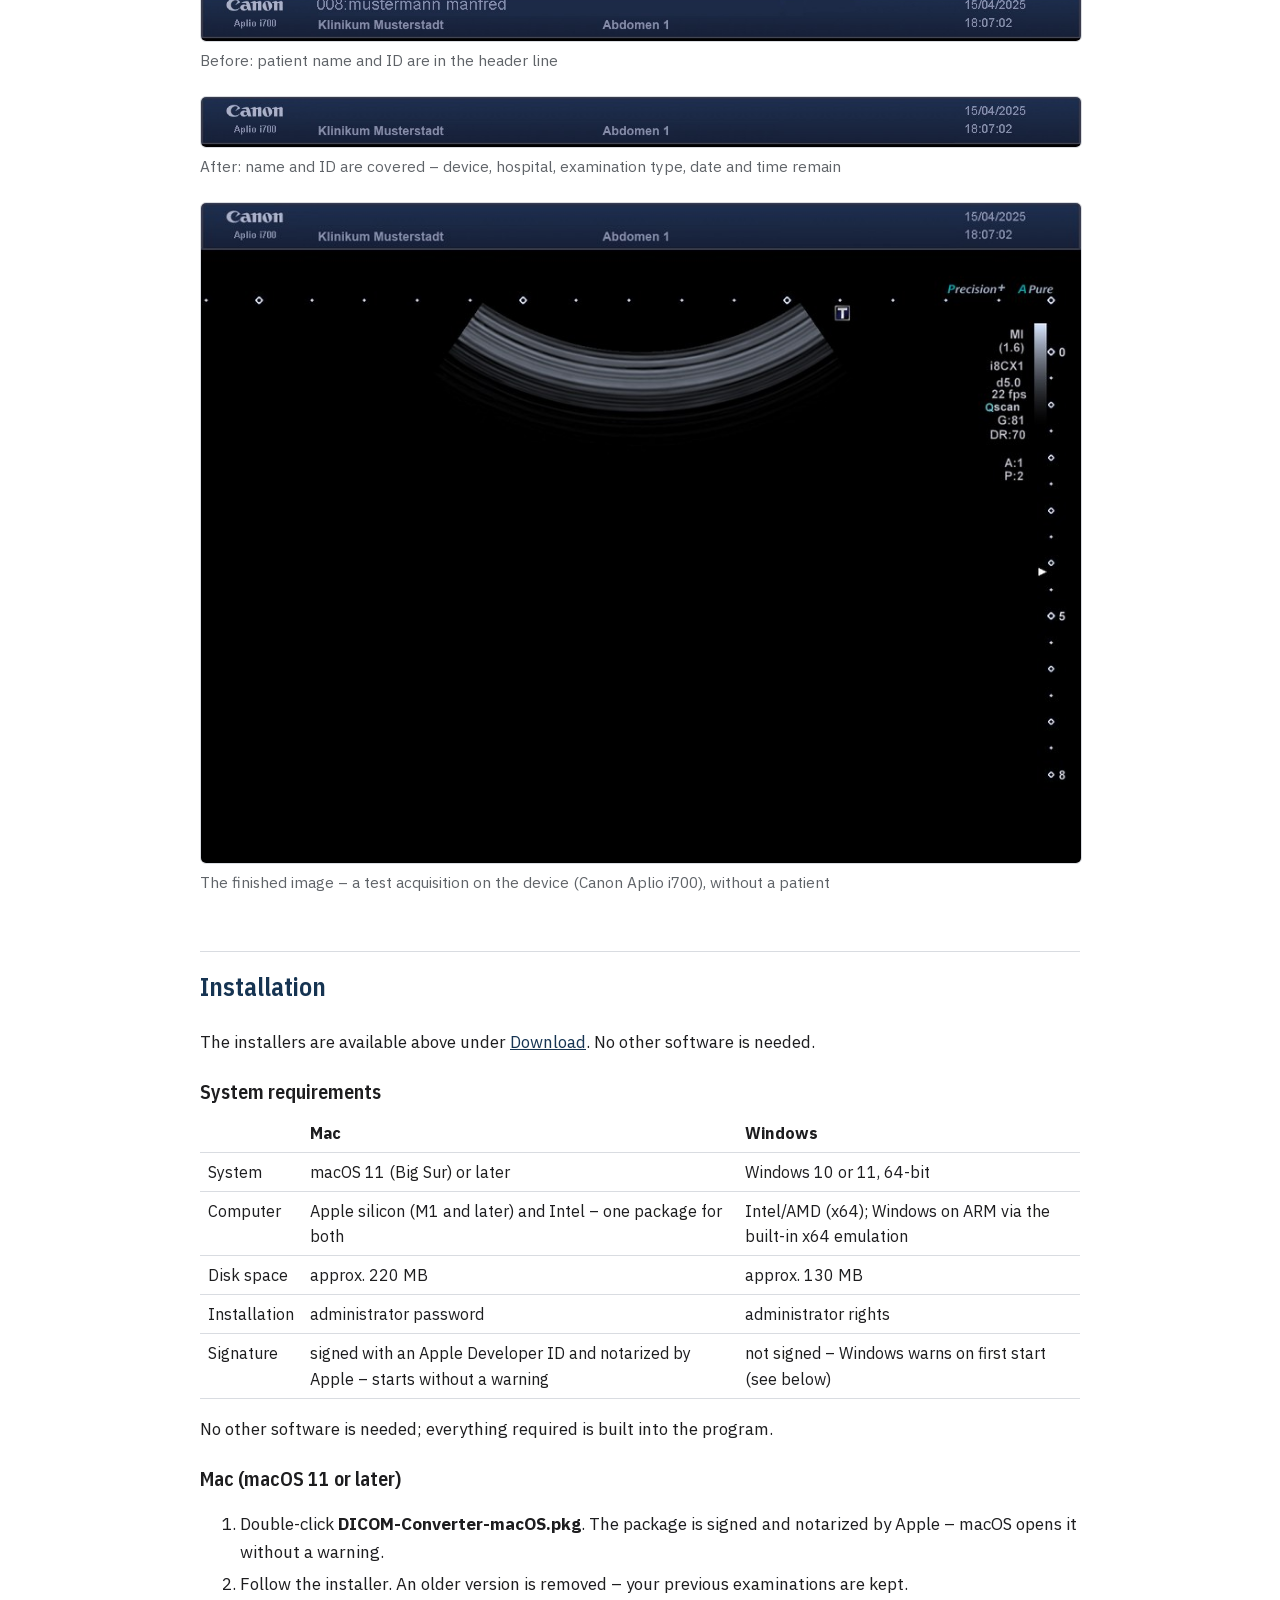
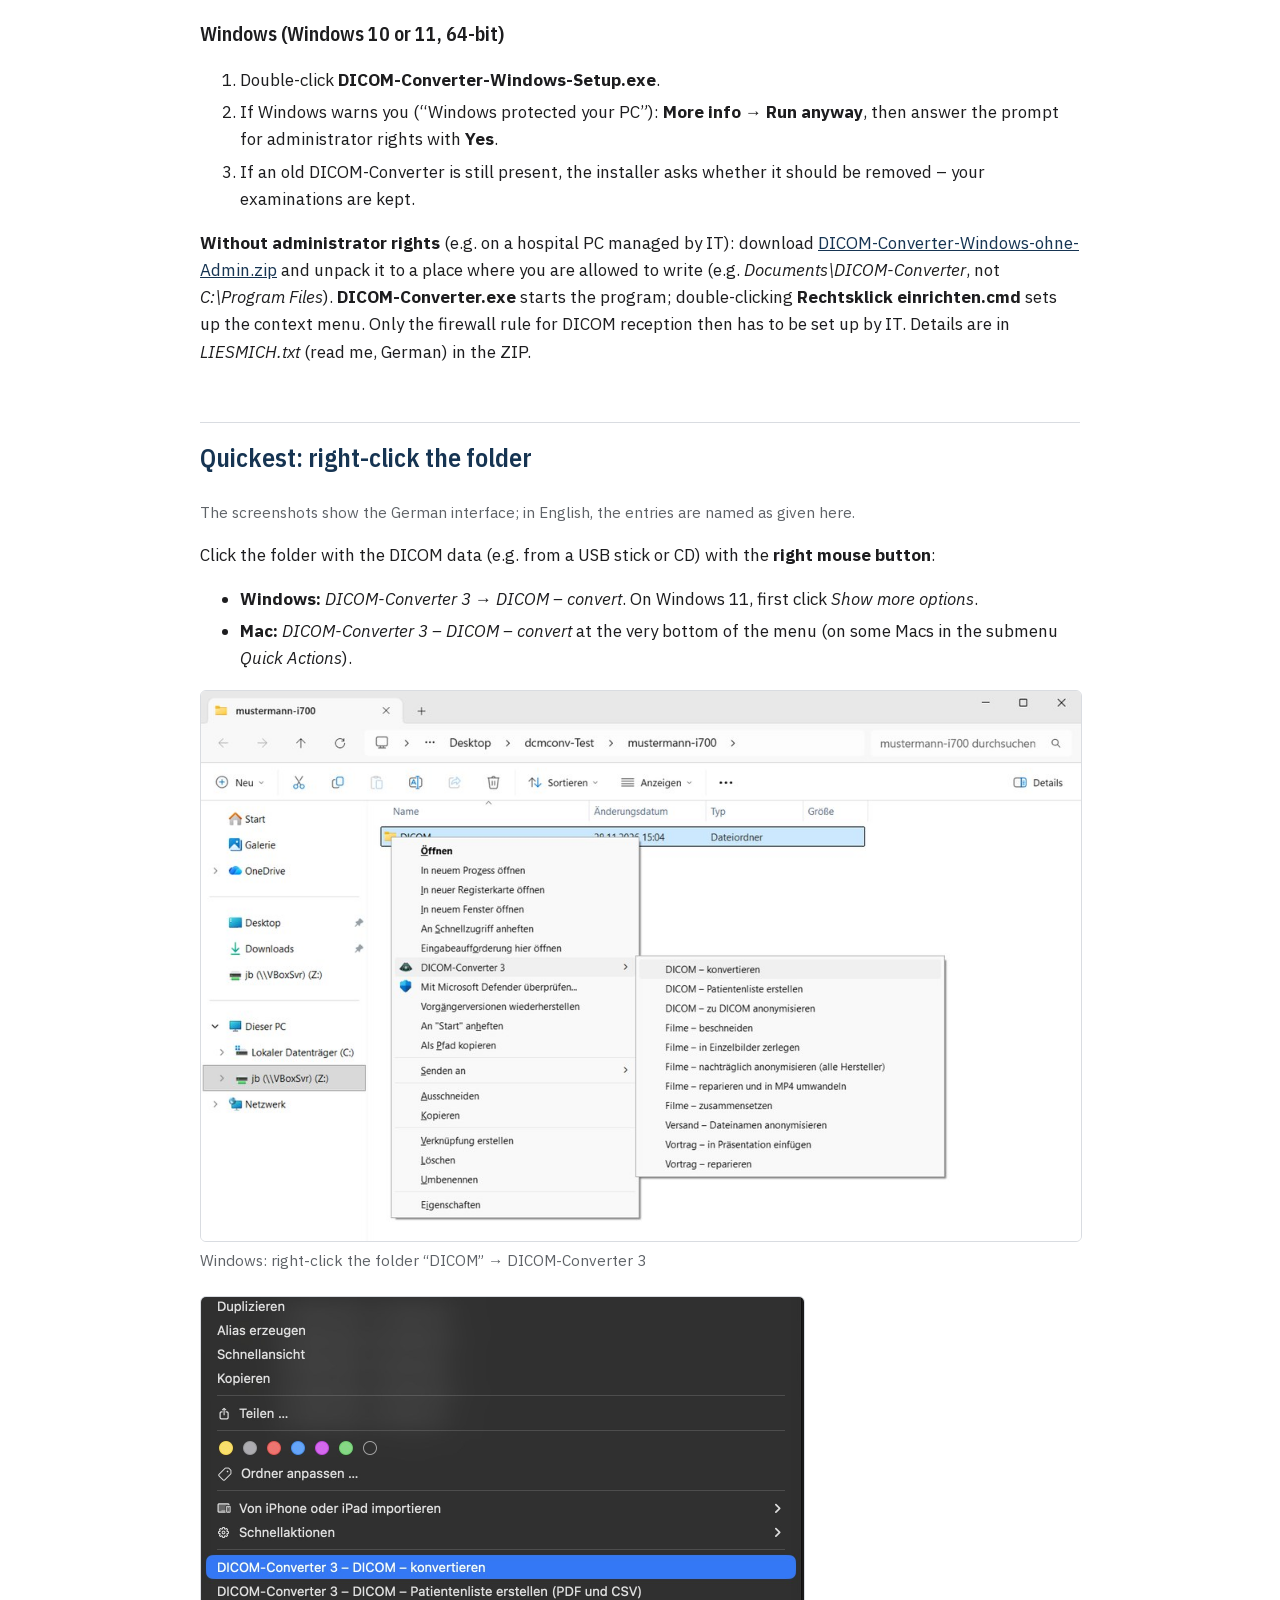
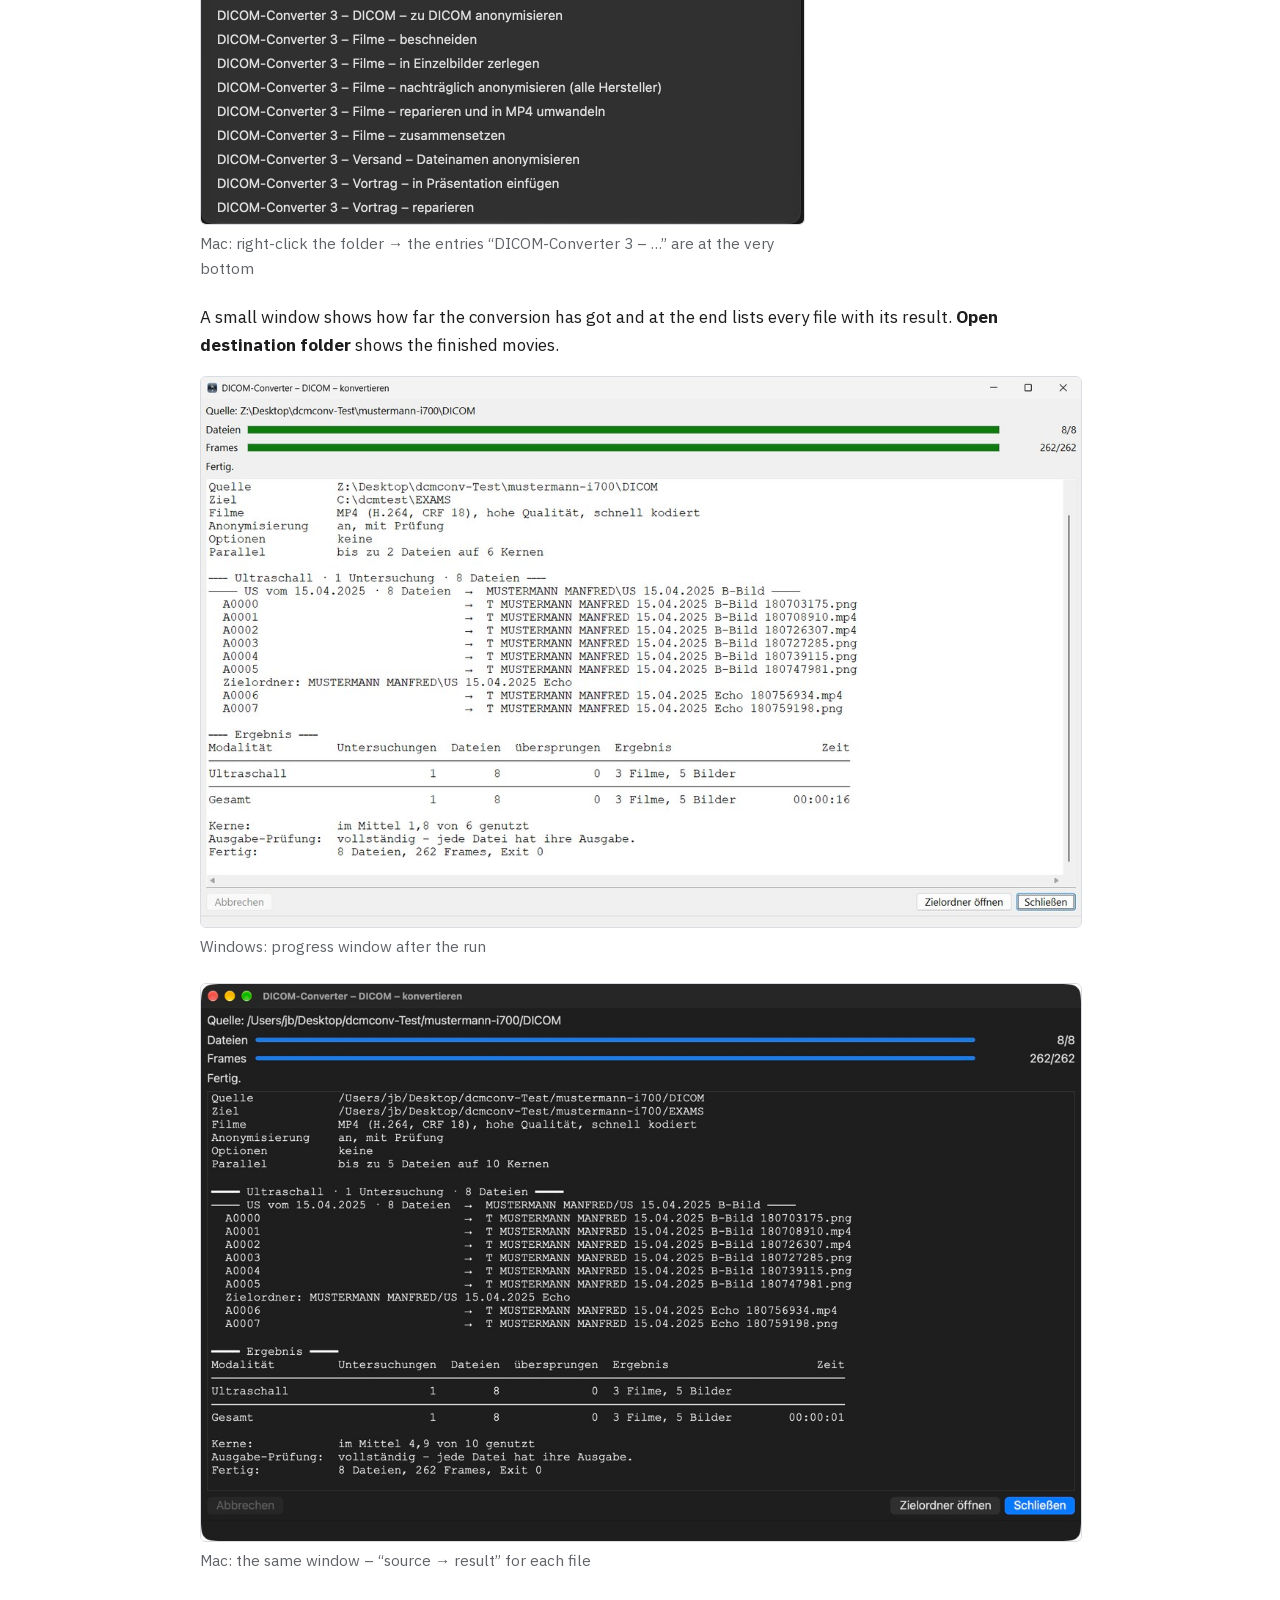
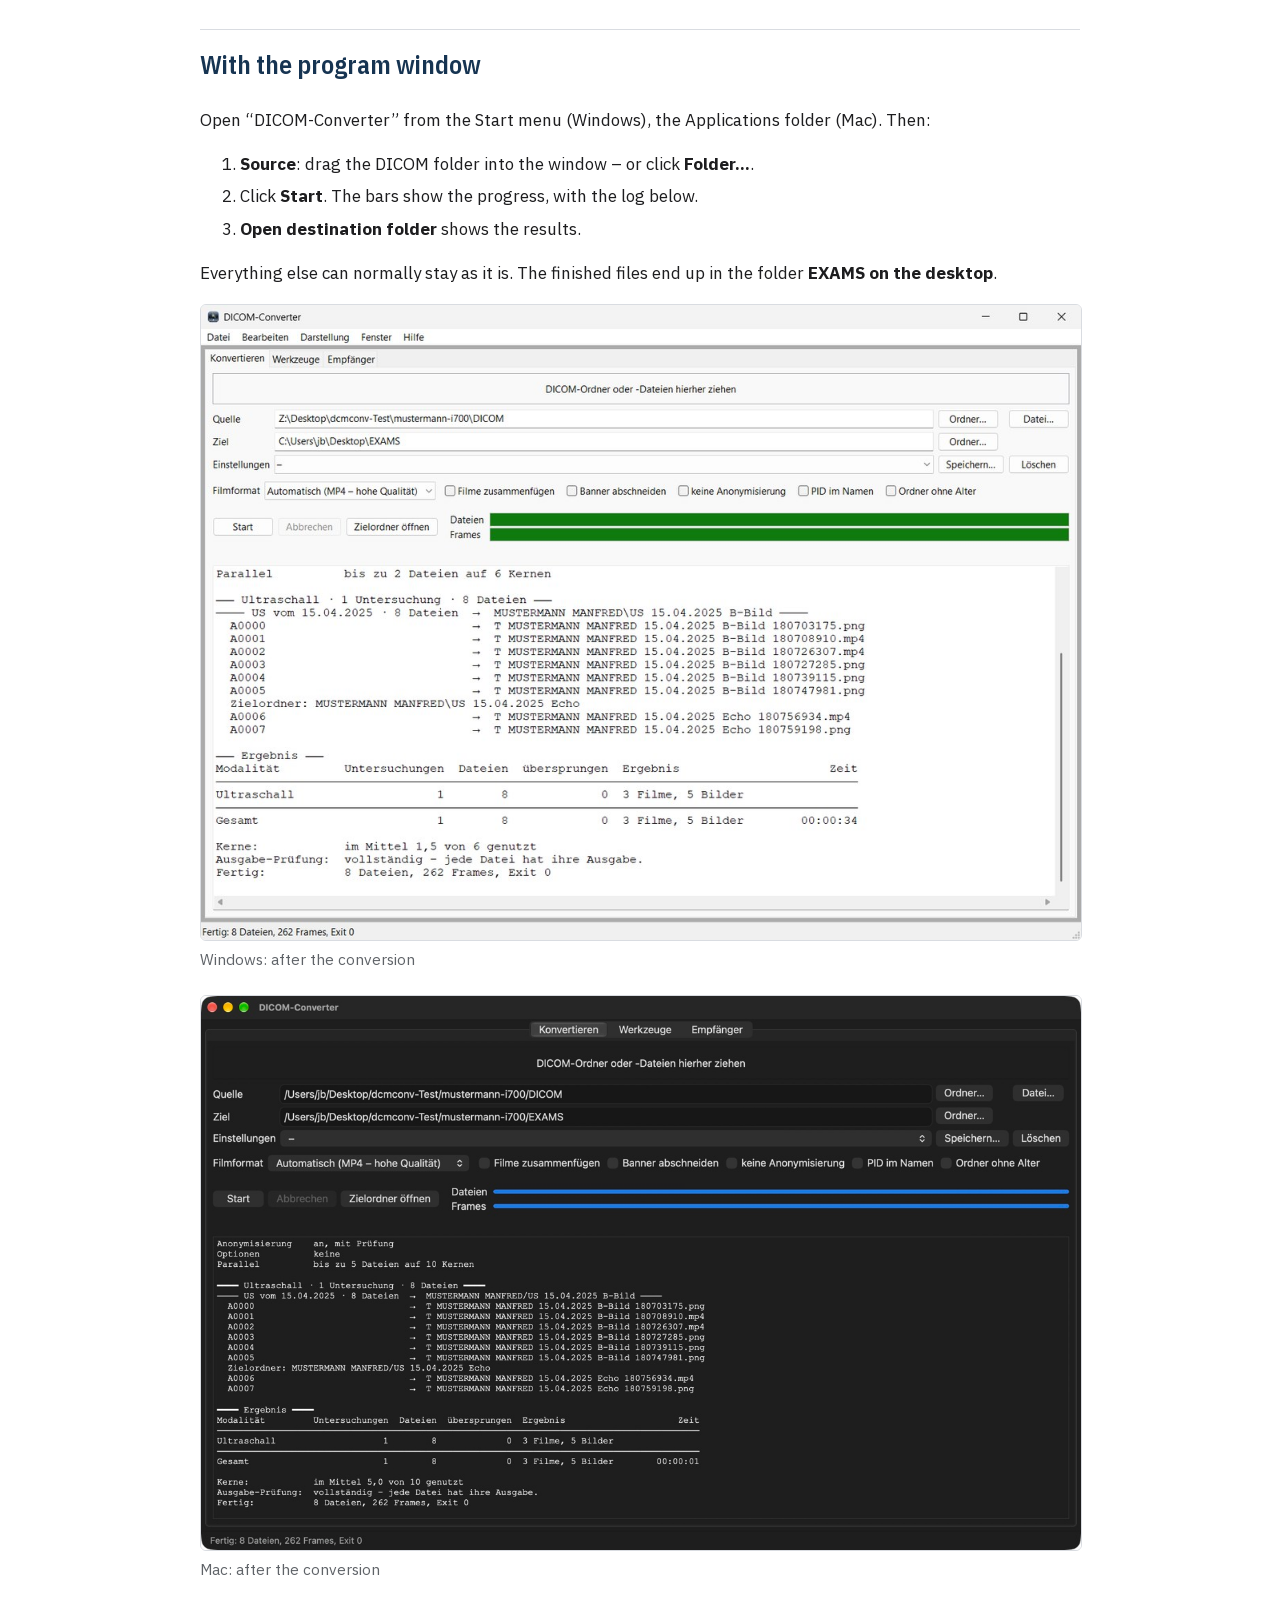
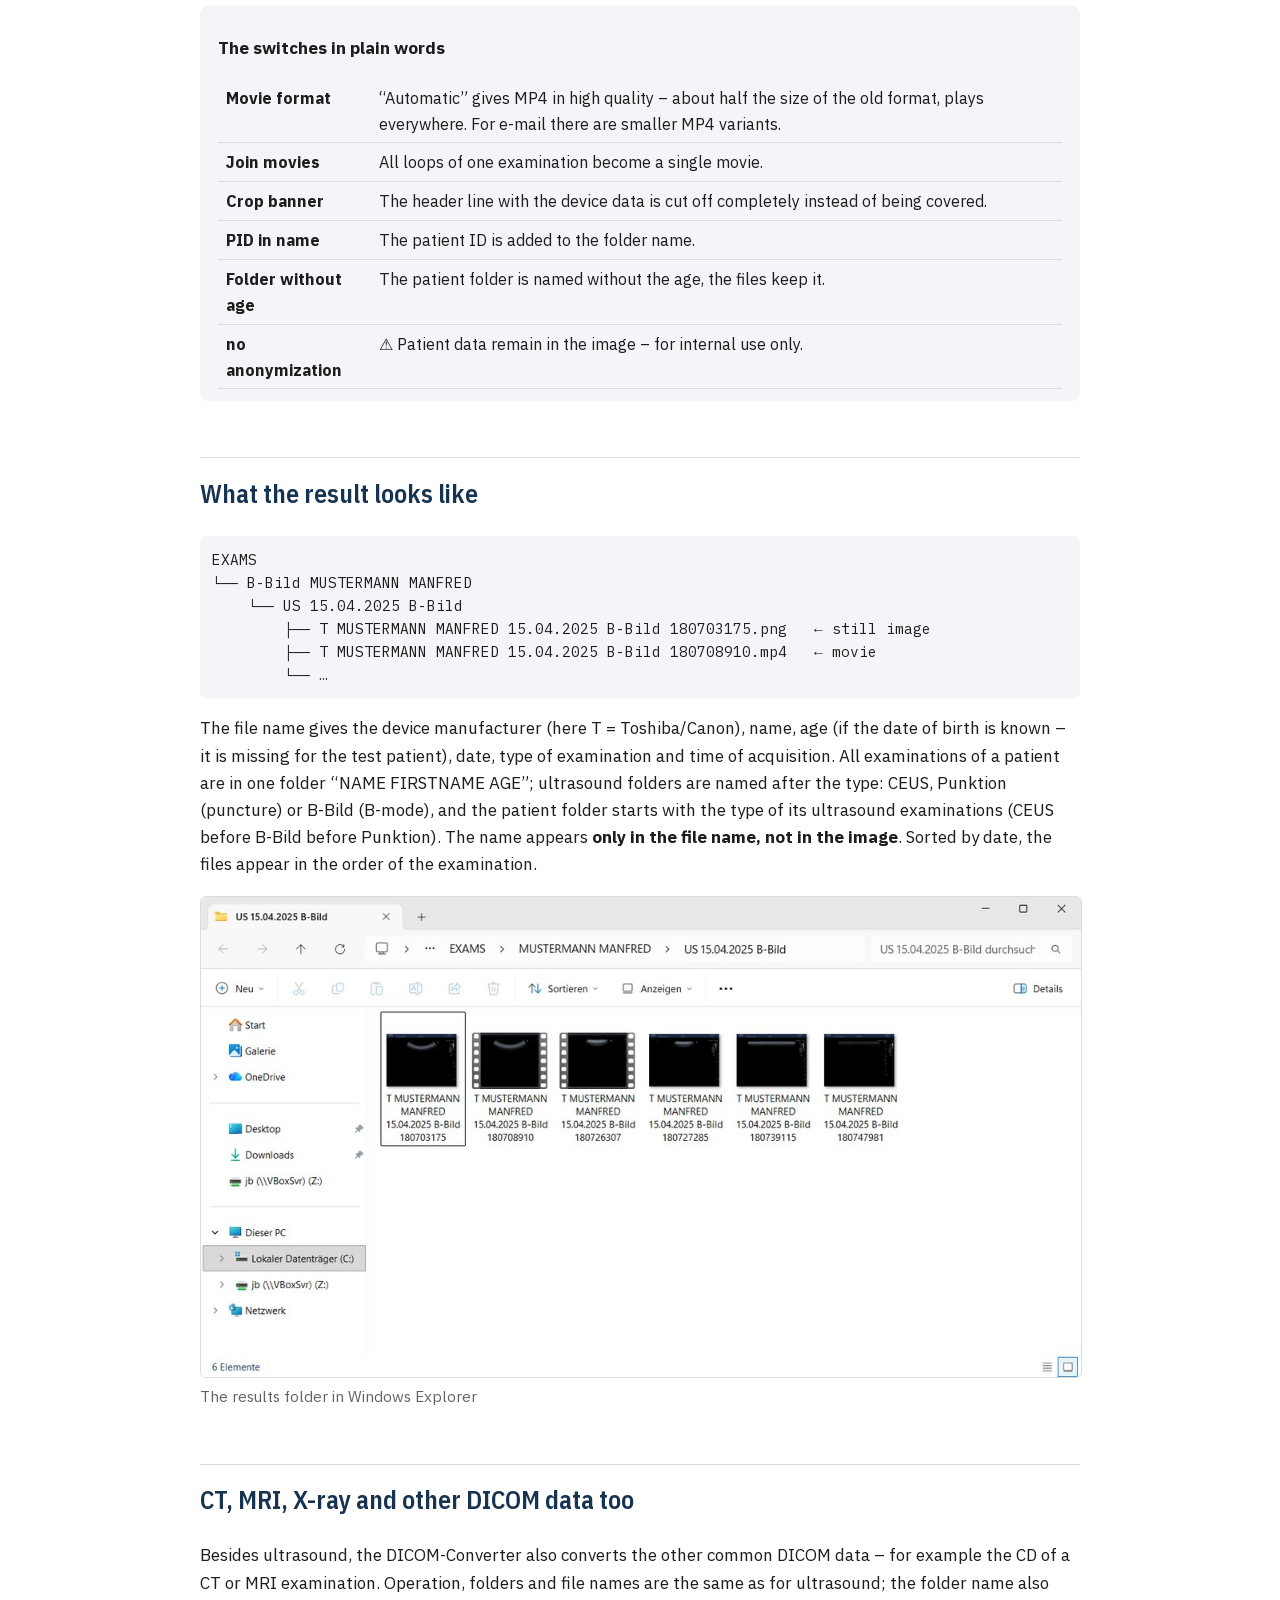
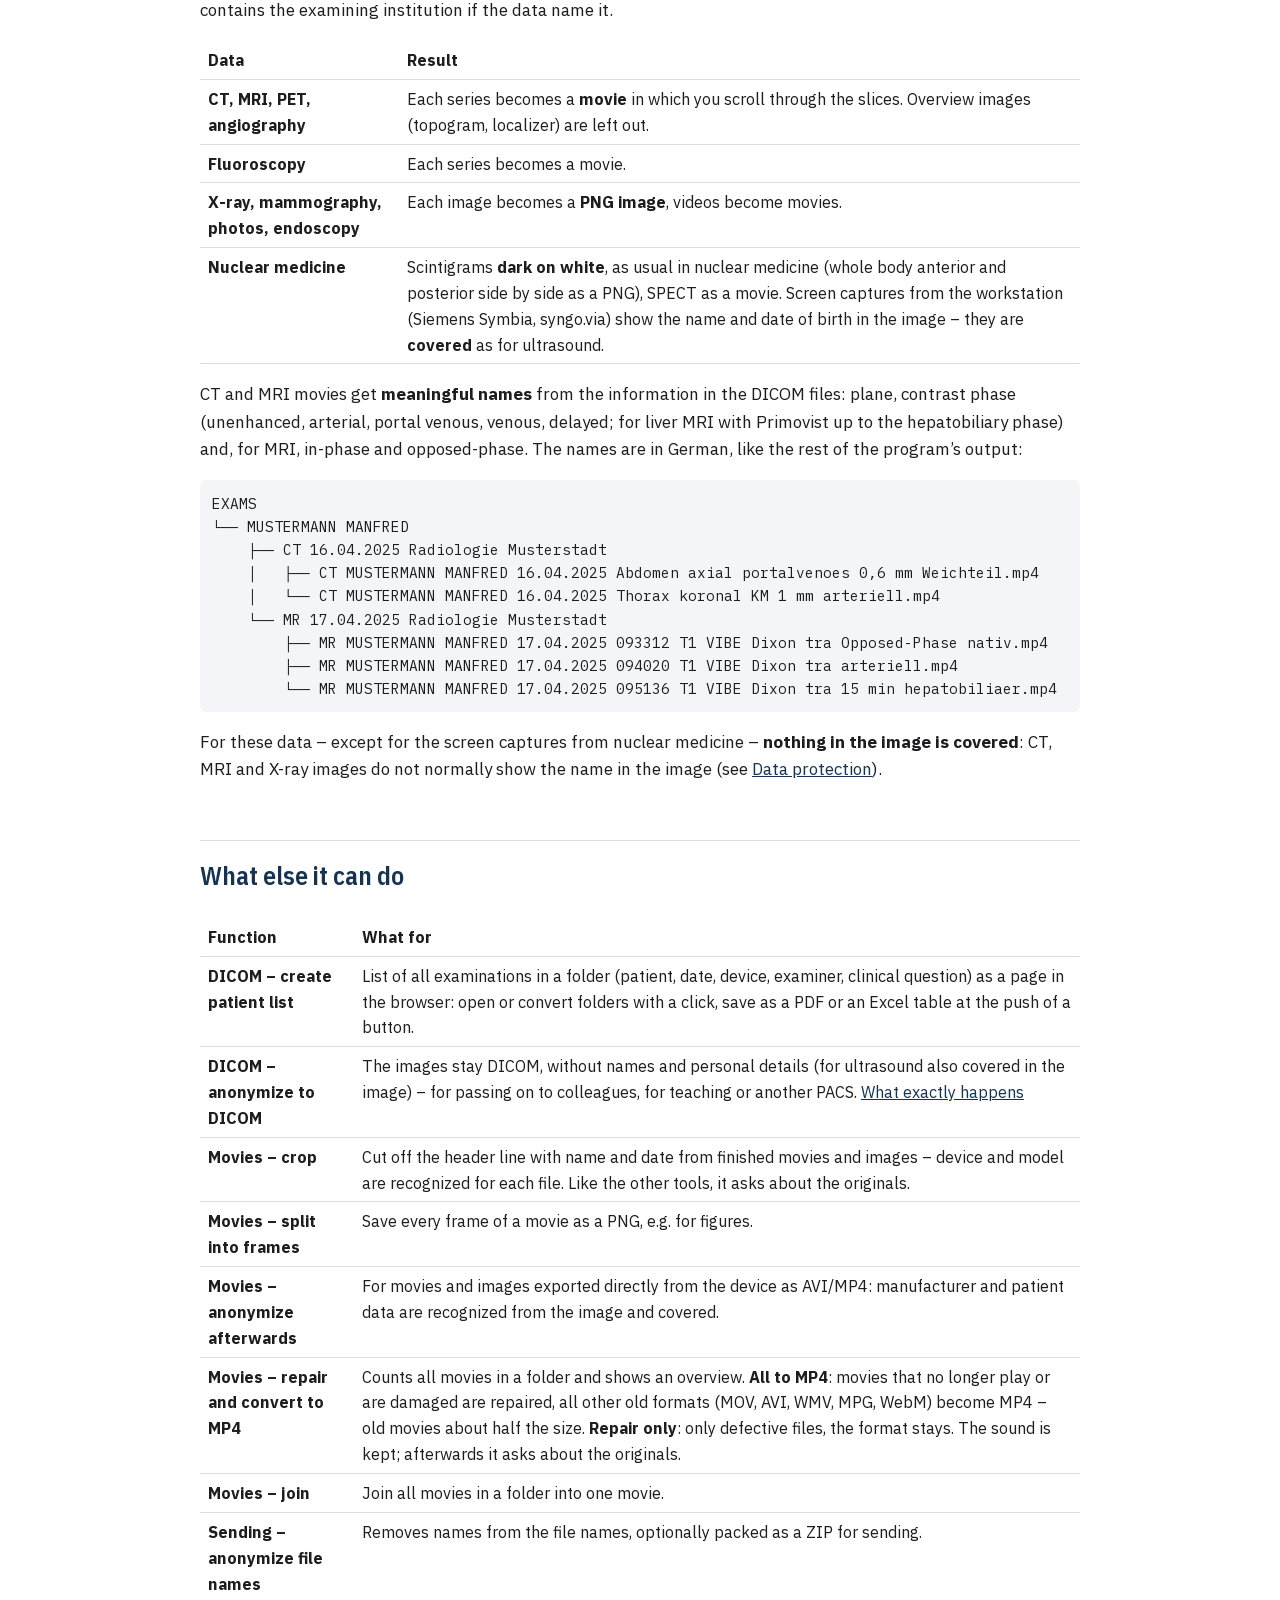
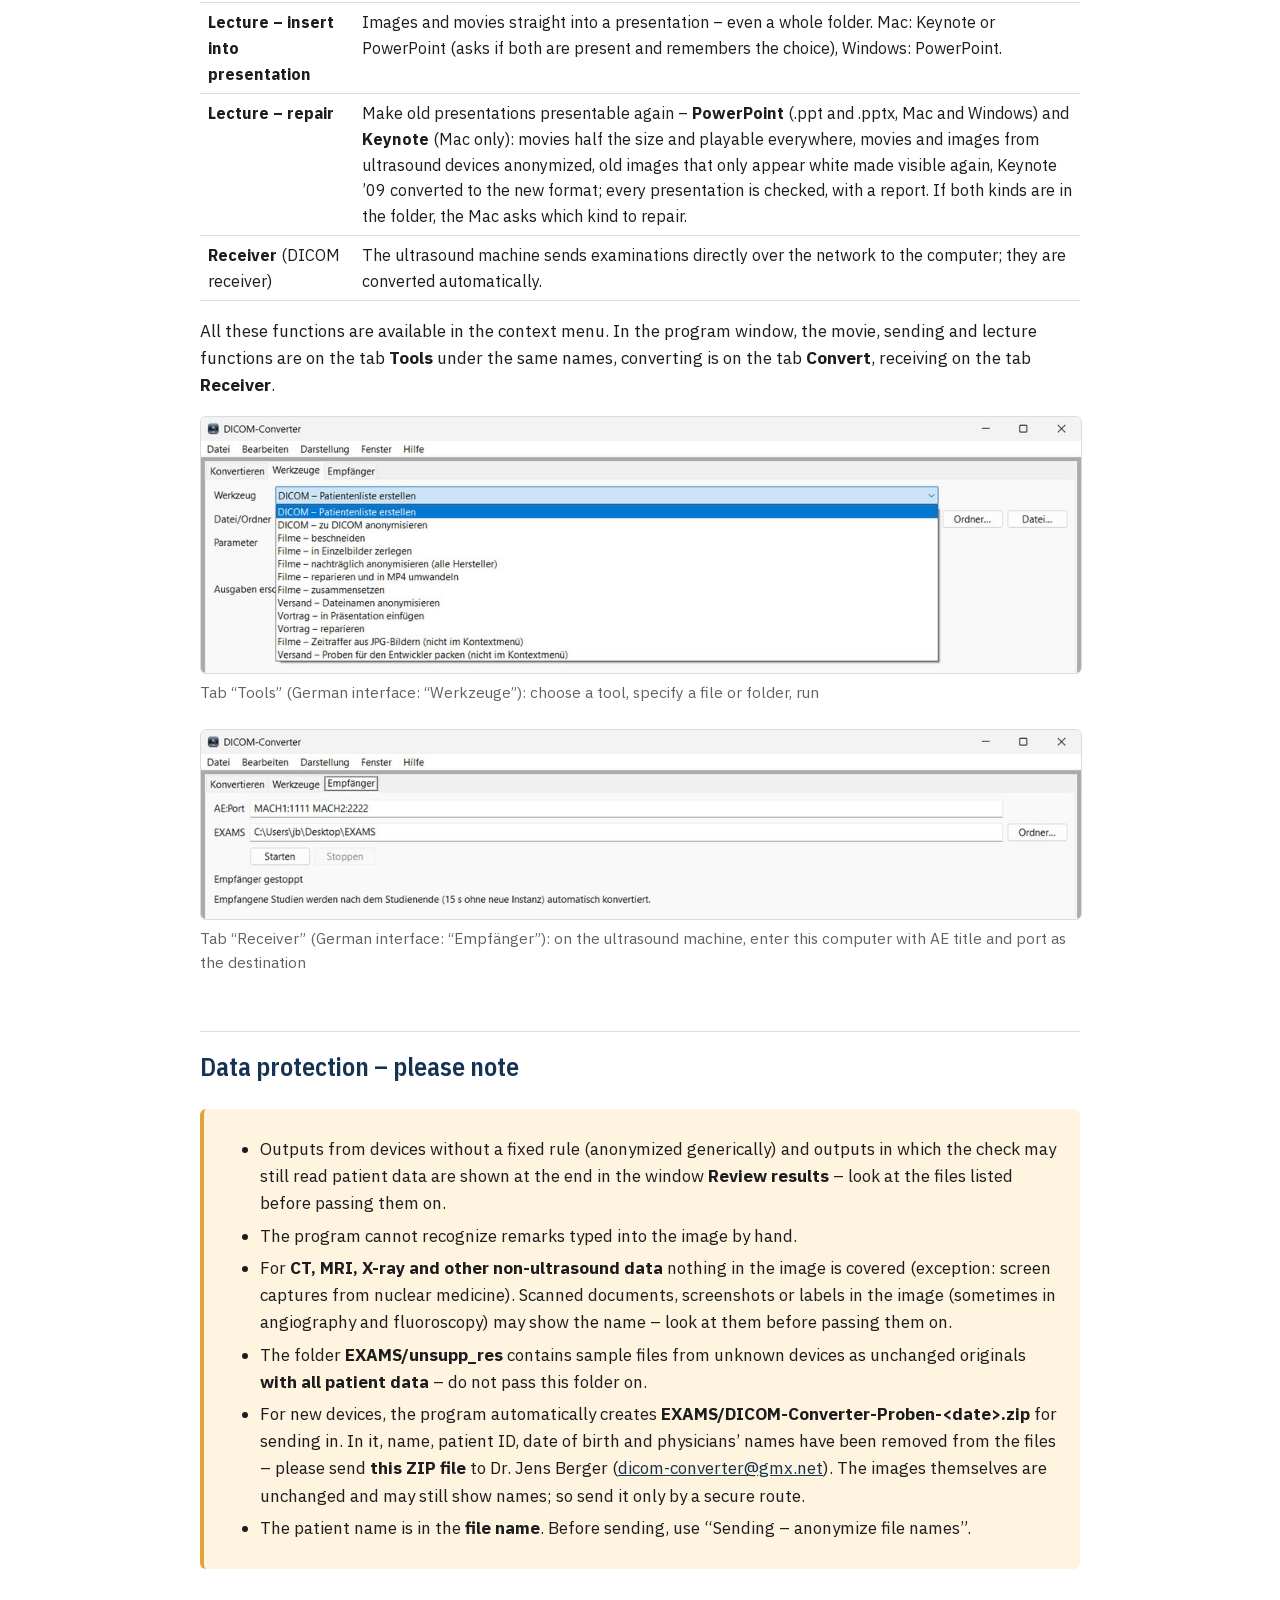
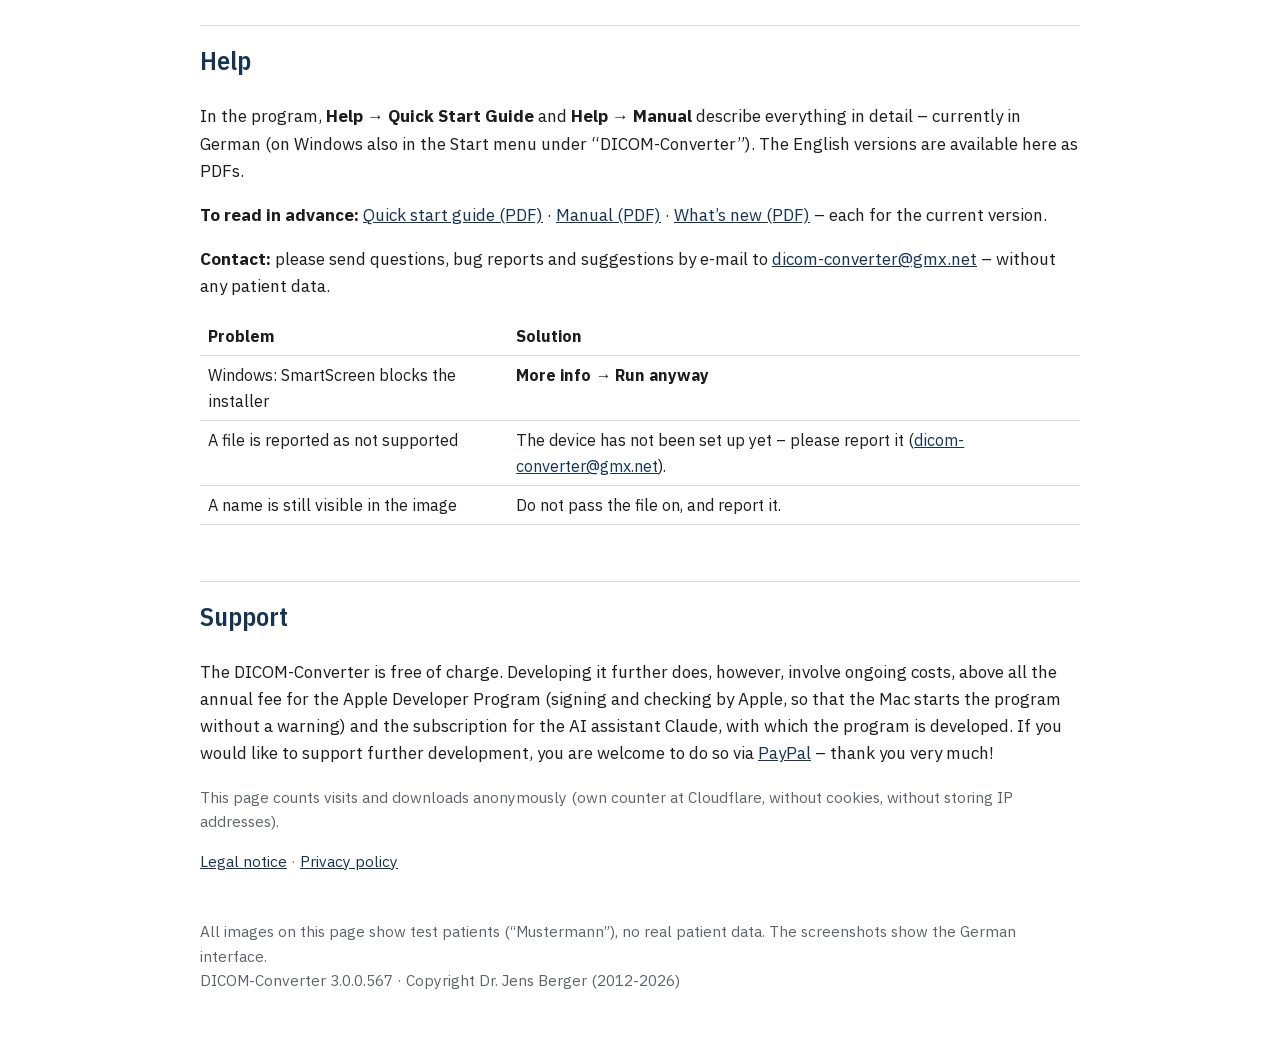
==== commit cde80f87: "DICOM-Converter 3.0.0.567 (28.11.2026)" ====
--- a/en/index.html
+++ b/en/index.html
@@ -426,7 +426,7 @@
 <p><b>For those interested:</b> <a href="technology.html">How the conversion became faster – the technology behind it</a> (reading frames selectively, a faster JPEG decoder, a gate for the order, faster encoding).</p>
 
 <figure><img src="../img/vorher-kopf.jpg" alt="Header line before, with patient name and ID"><figcaption>Before: patient name and ID are in the header line</figcaption></figure>
-<figure><img src="../img/nachher-kopf.jpg" alt="Header line after, without patient data"><figcaption>After: name and ID are covered – device, hospital, date and time remain</figcaption></figure>
+<figure><img src="../img/nachher-kopf.jpg" alt="Header line after, without patient data"><figcaption>After: name and ID are covered – device, hospital, examination type, date and time remain</figcaption></figure>
 <figure><img src="../img/nachher.jpg" alt="Converted ultrasound image"><figcaption>The finished image – a test acquisition on the device (Canon Aplio i700), without a patient</figcaption></figure>
 
 <h2 id="installieren">Installation</h2>
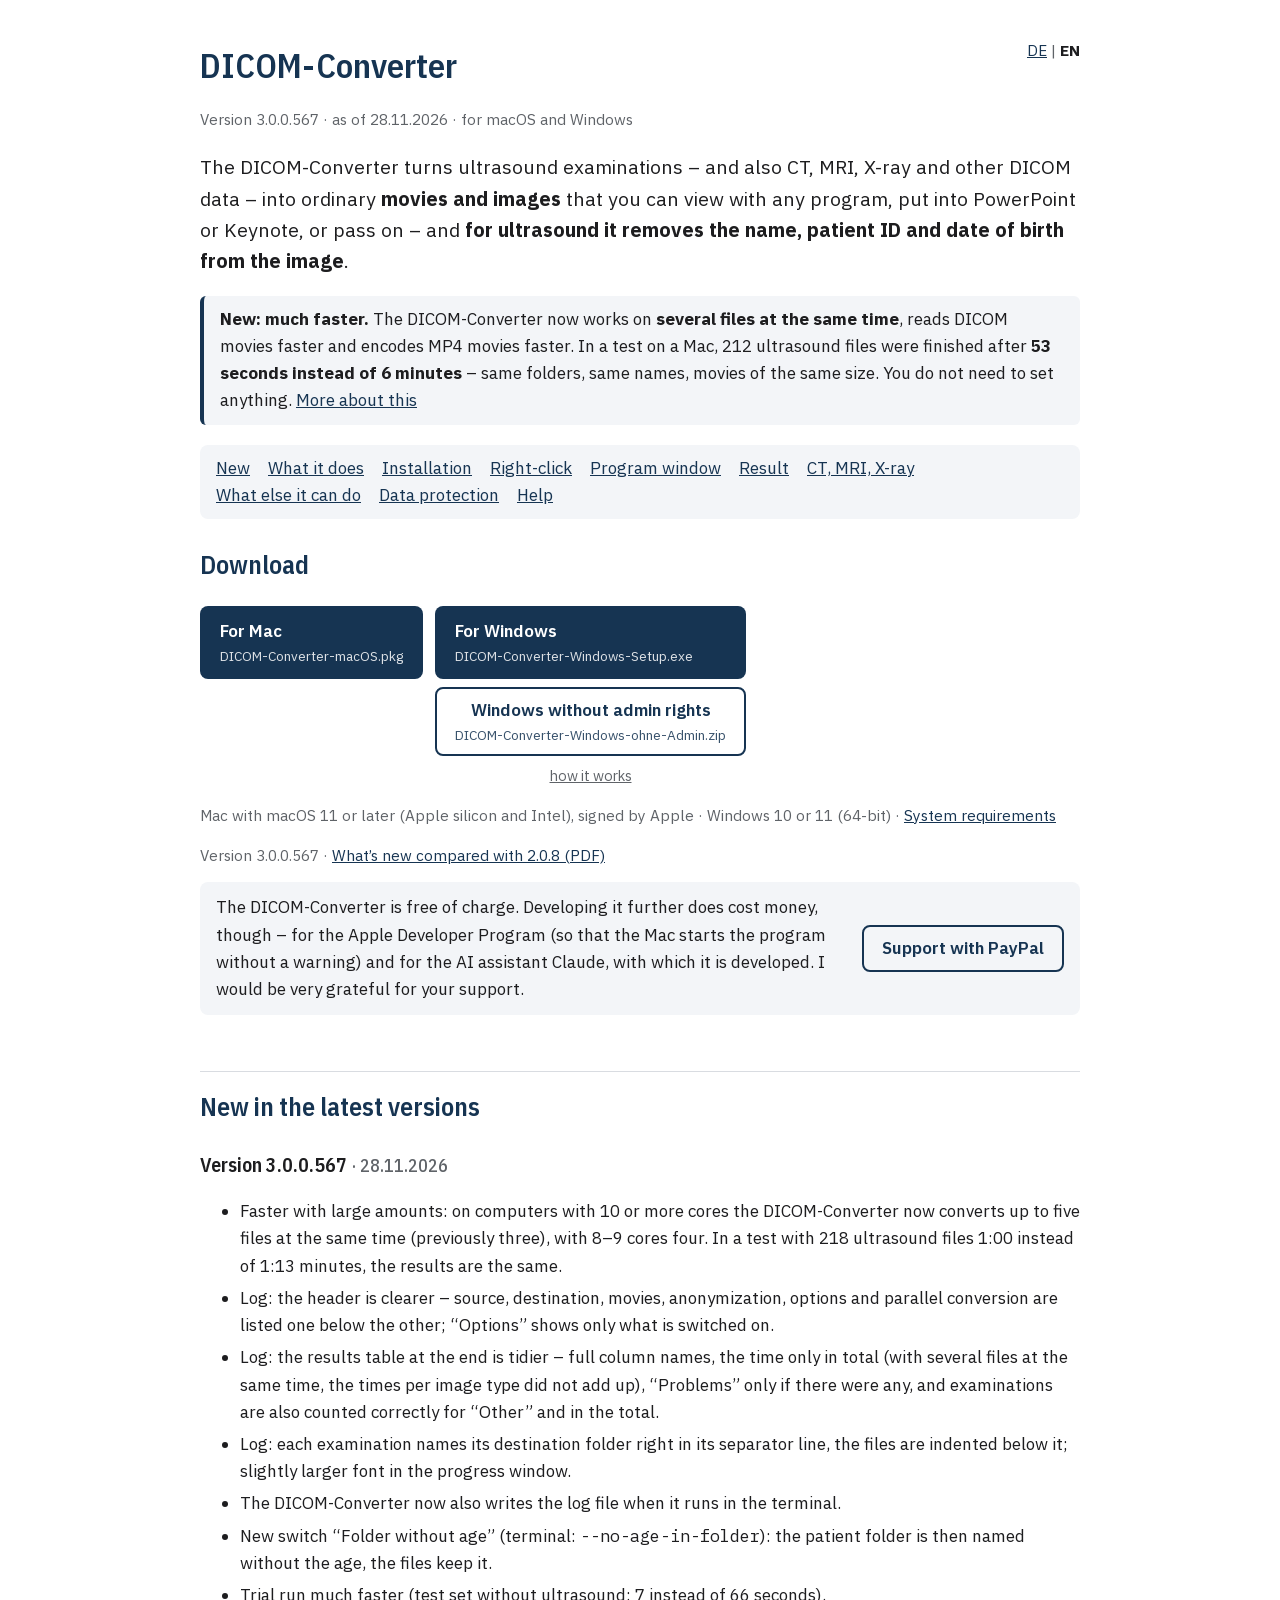
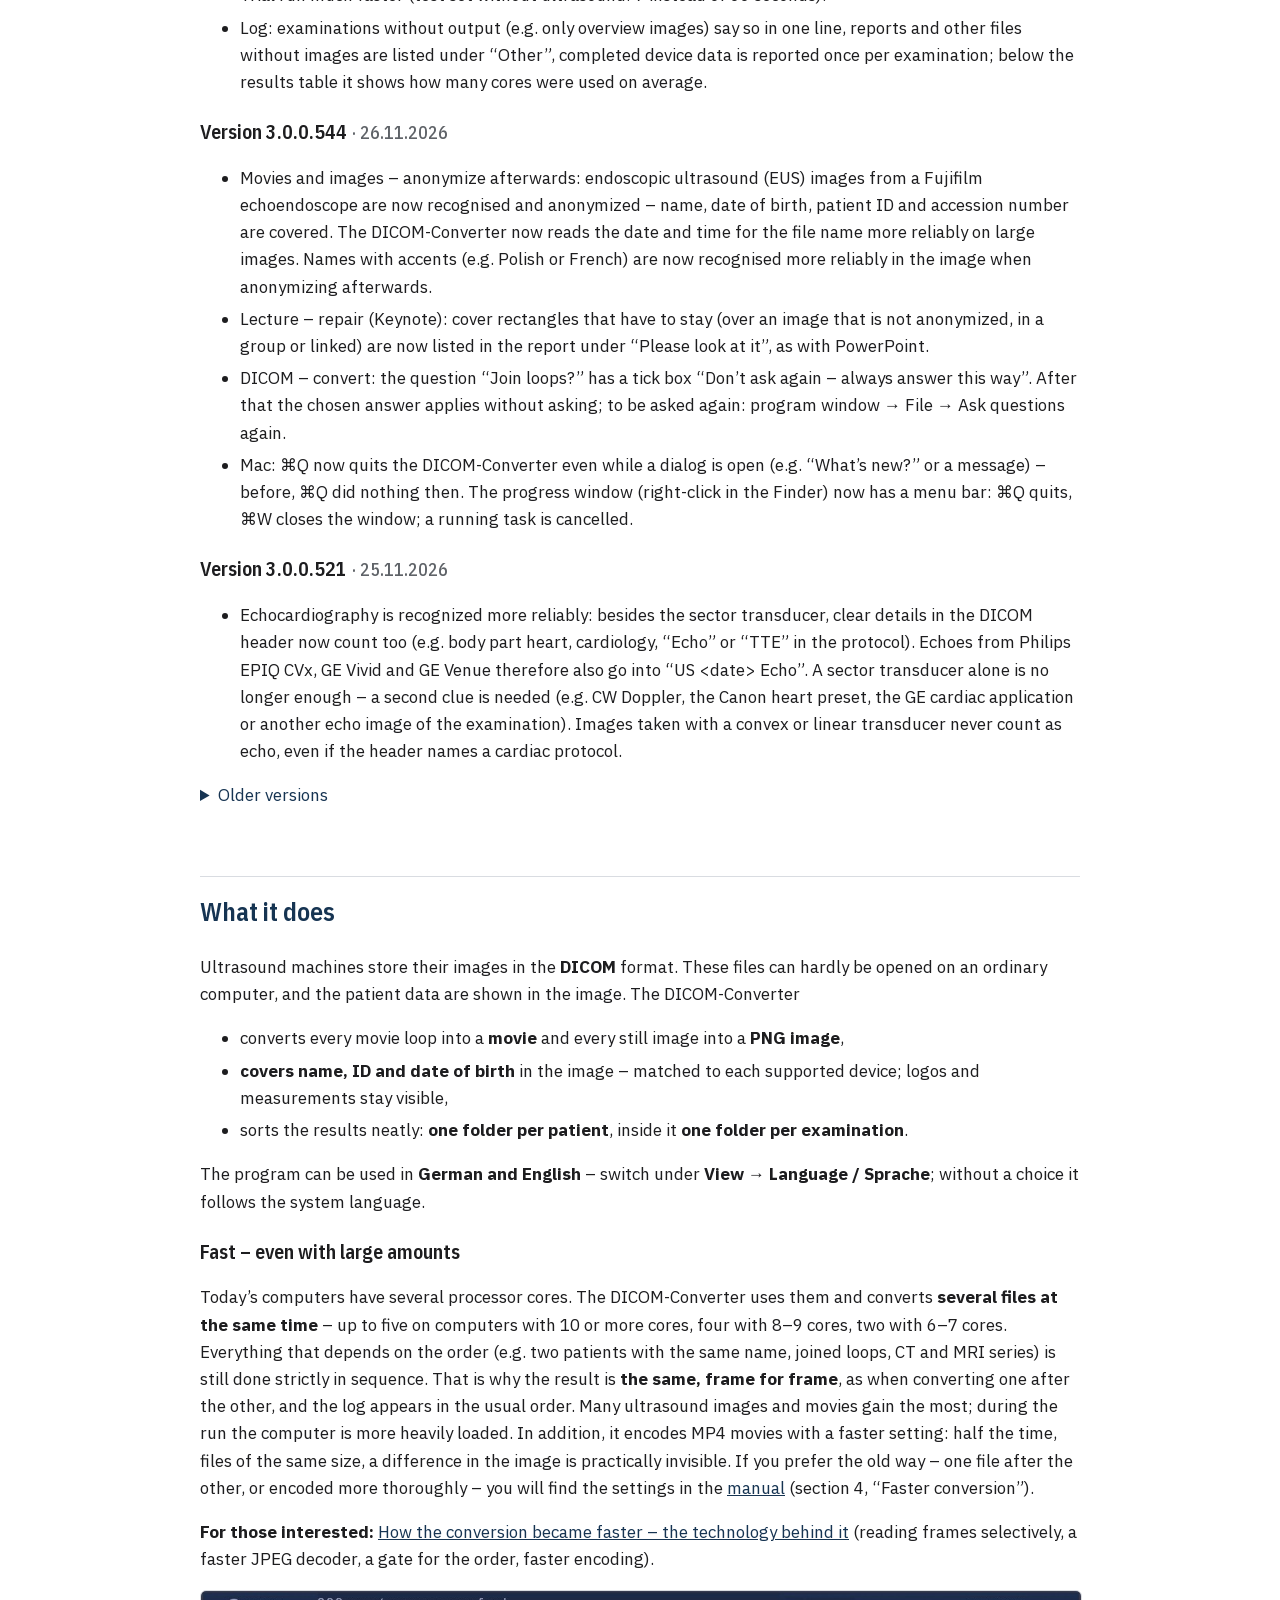
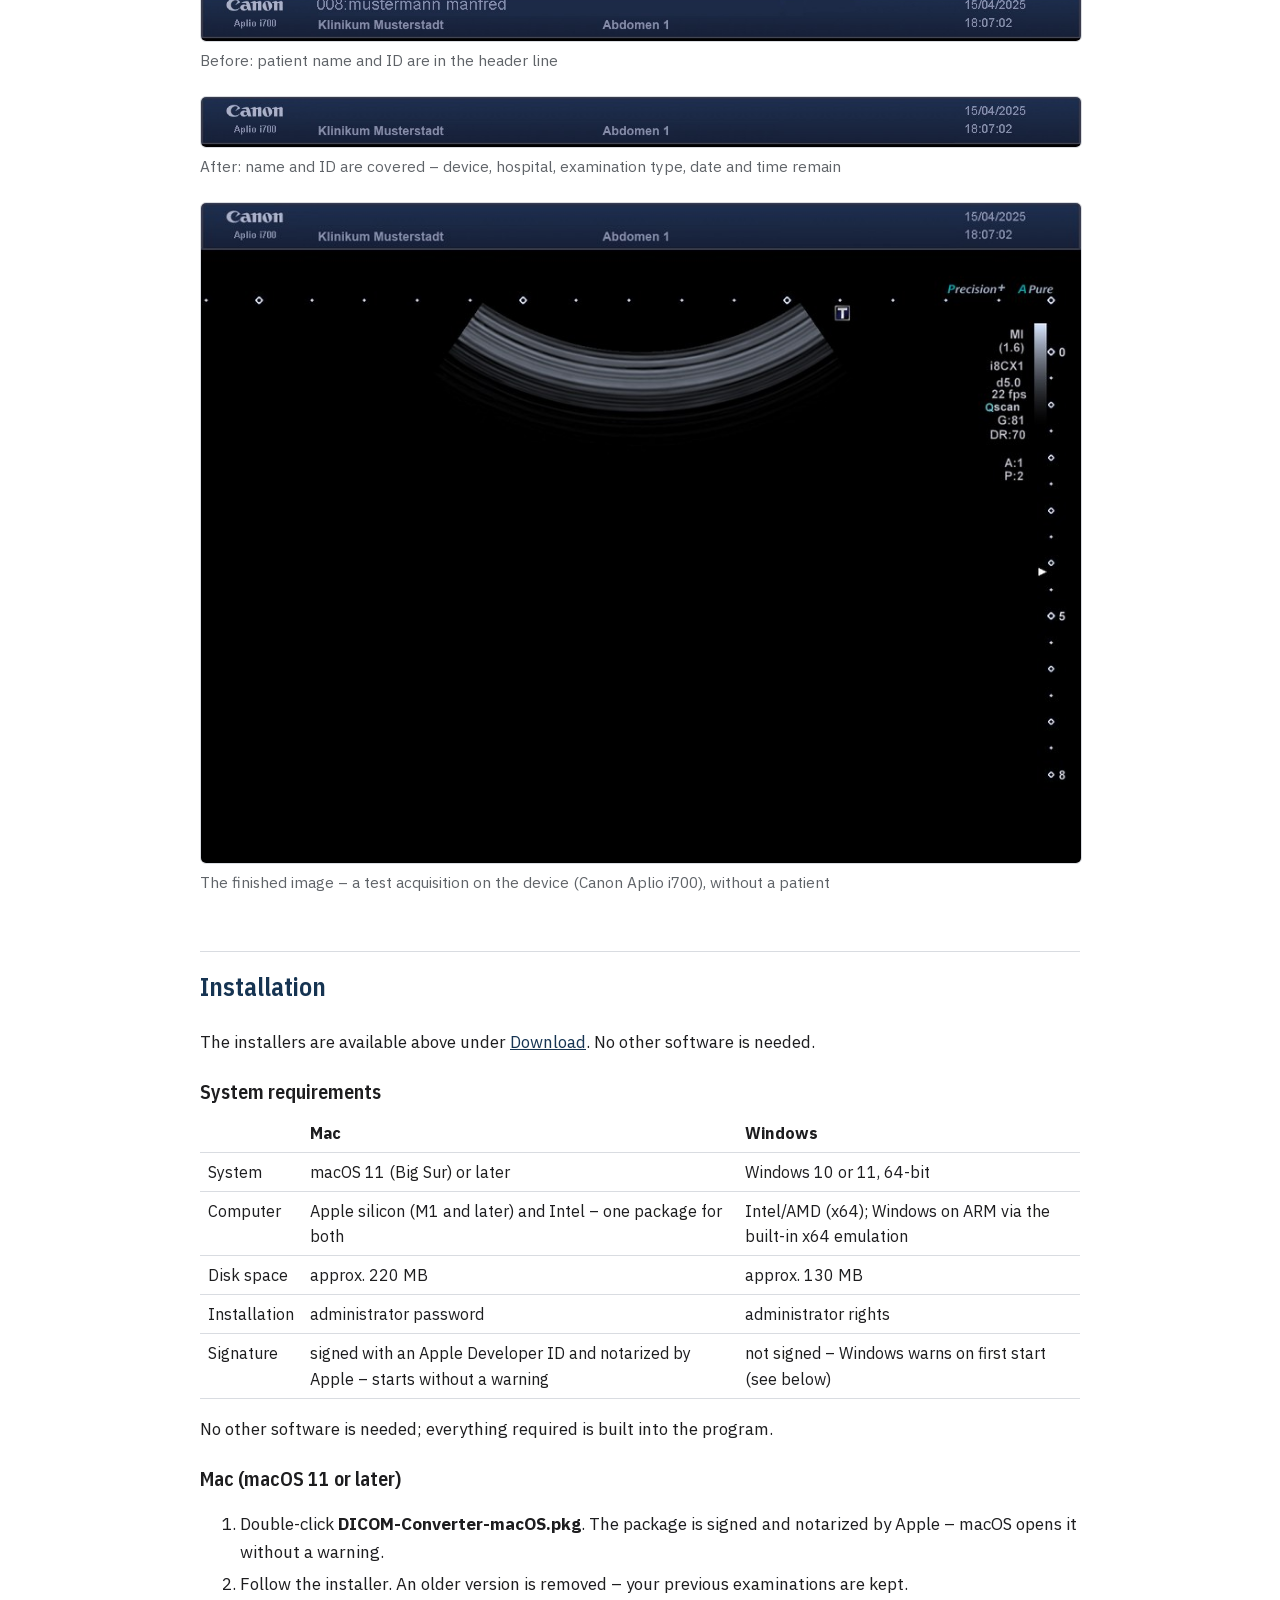
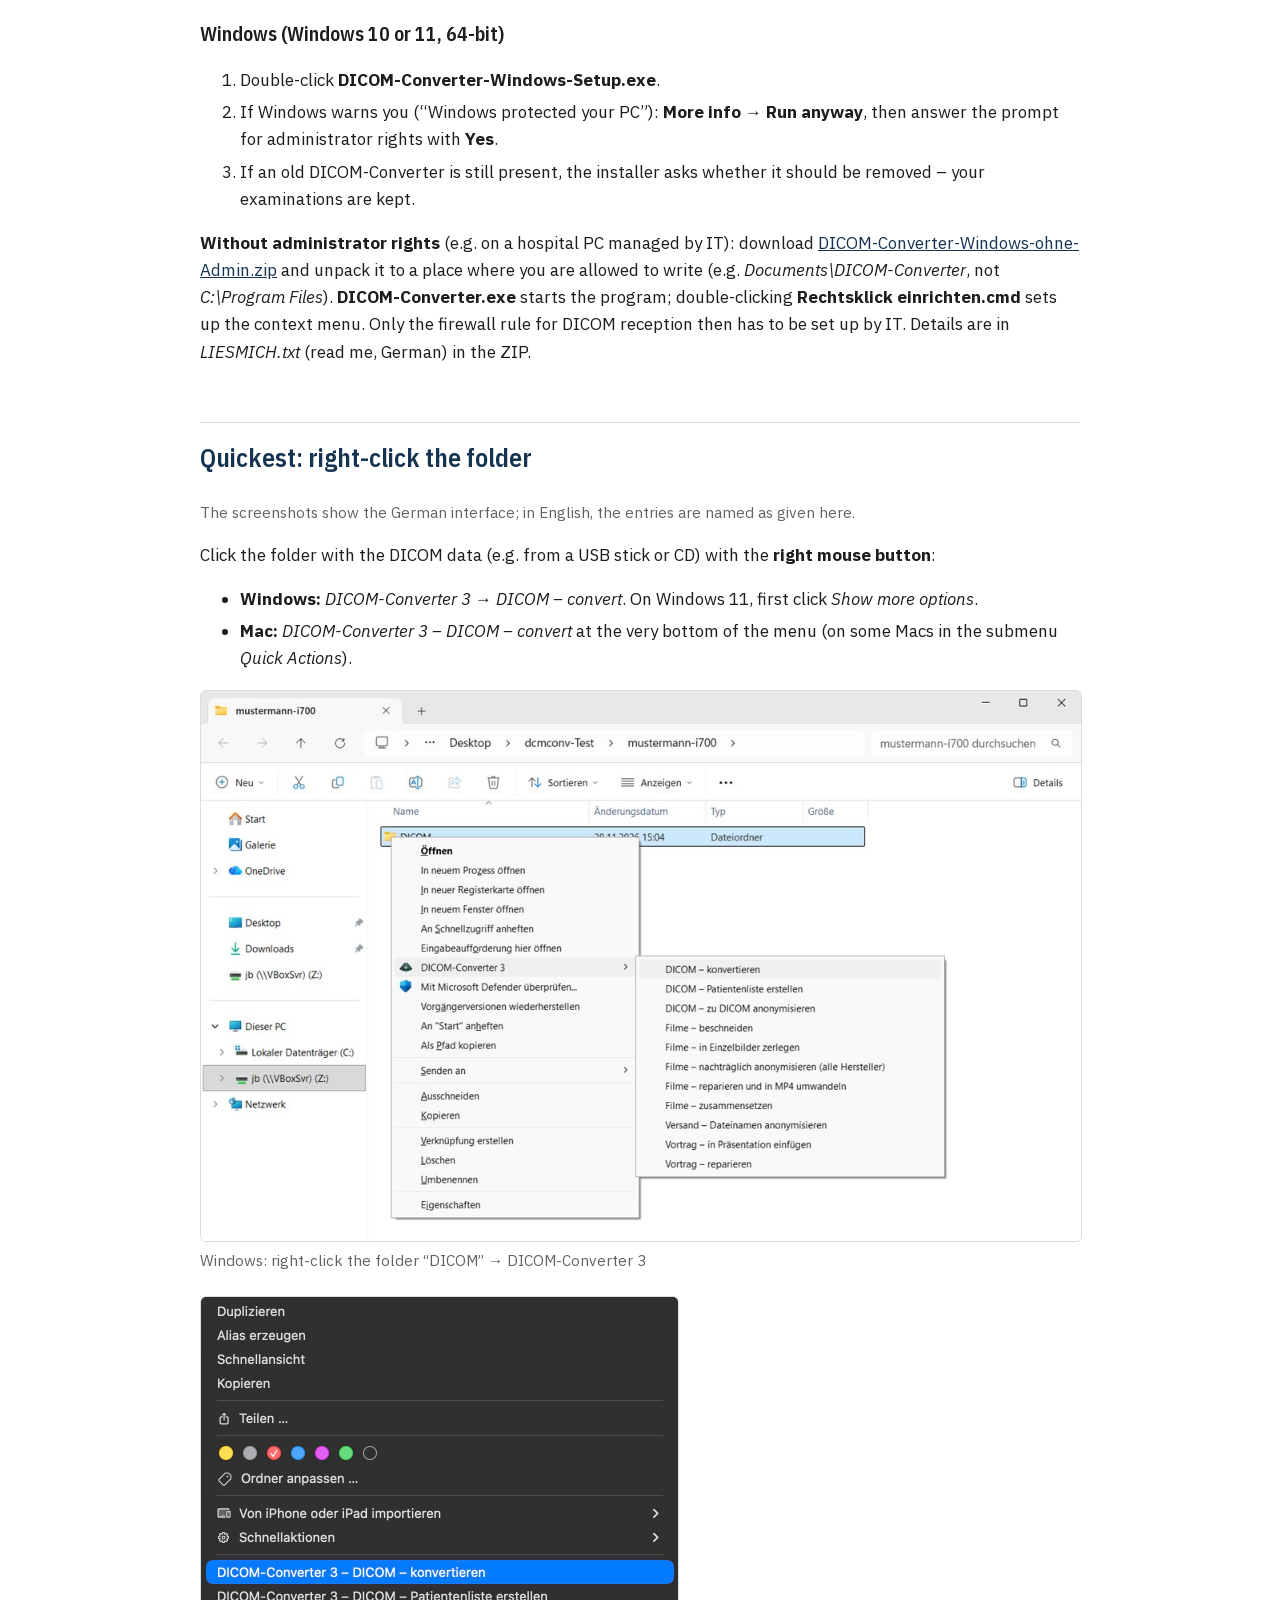
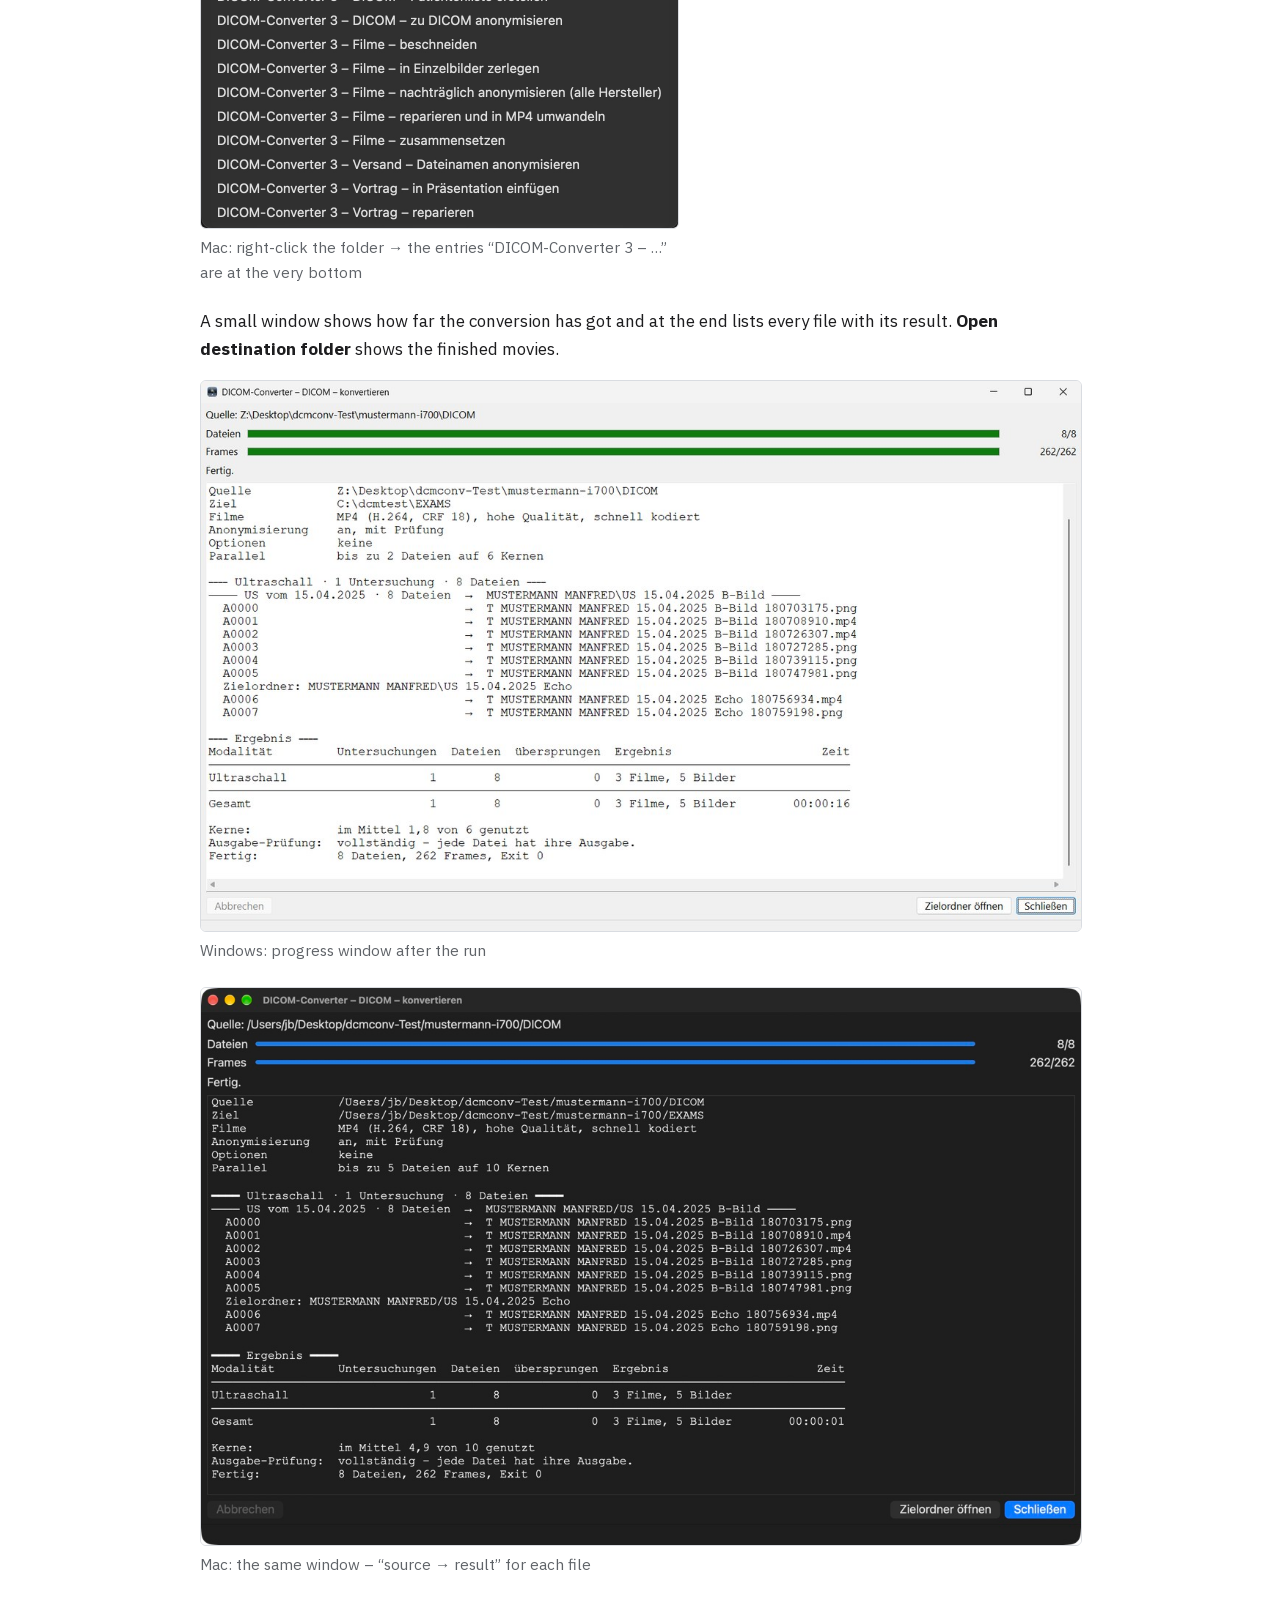
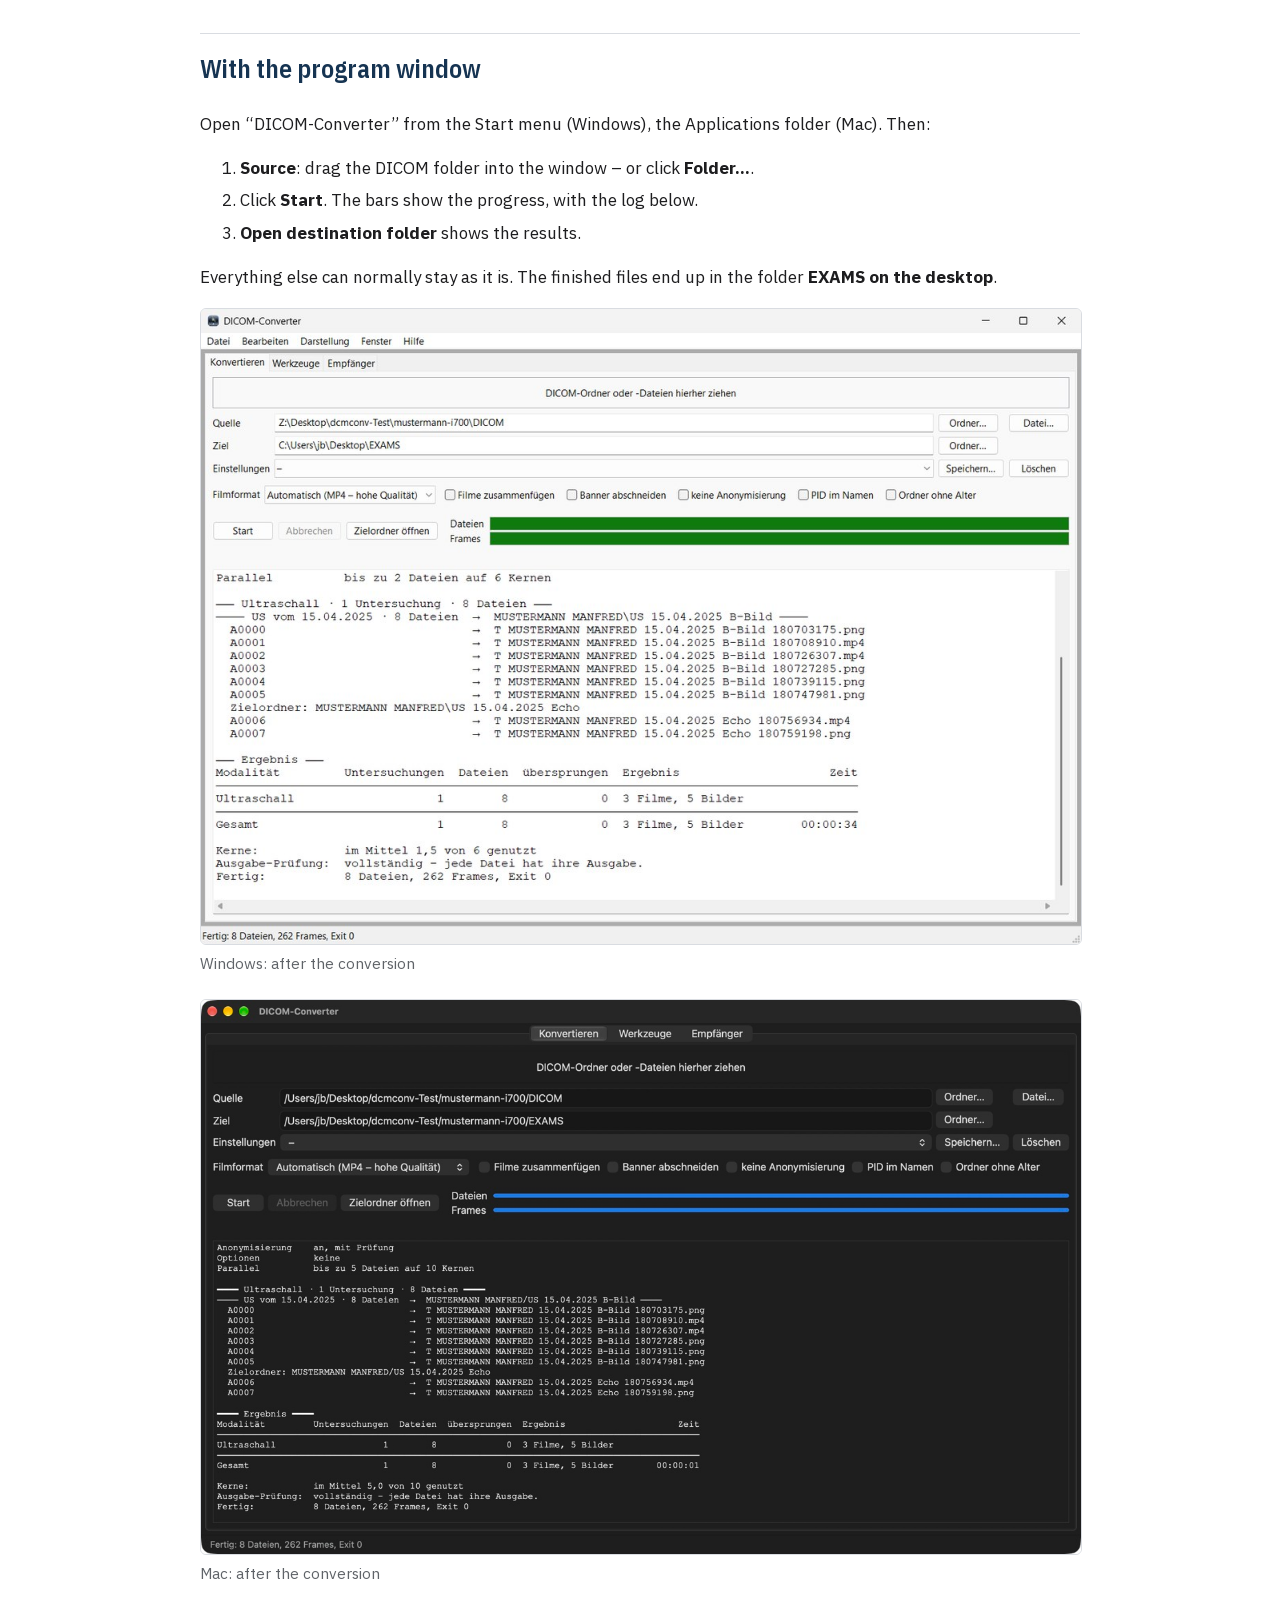
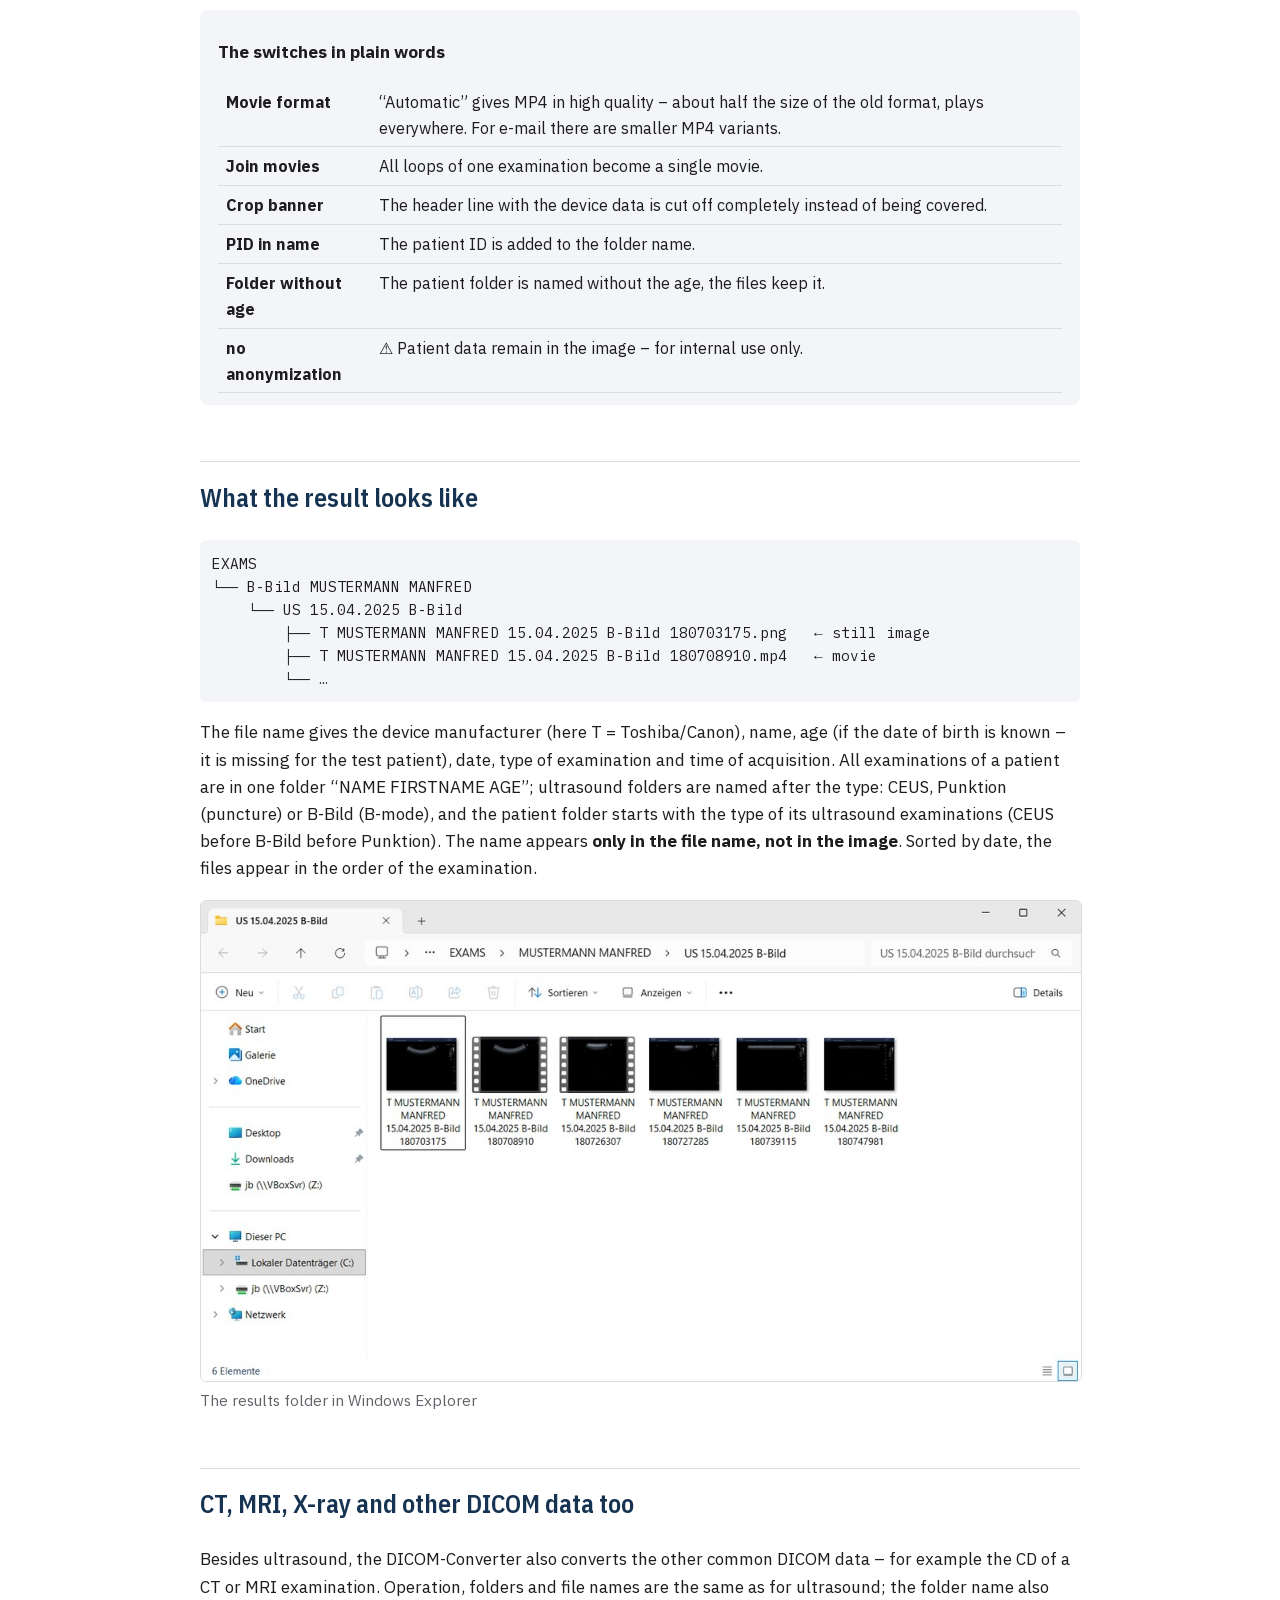
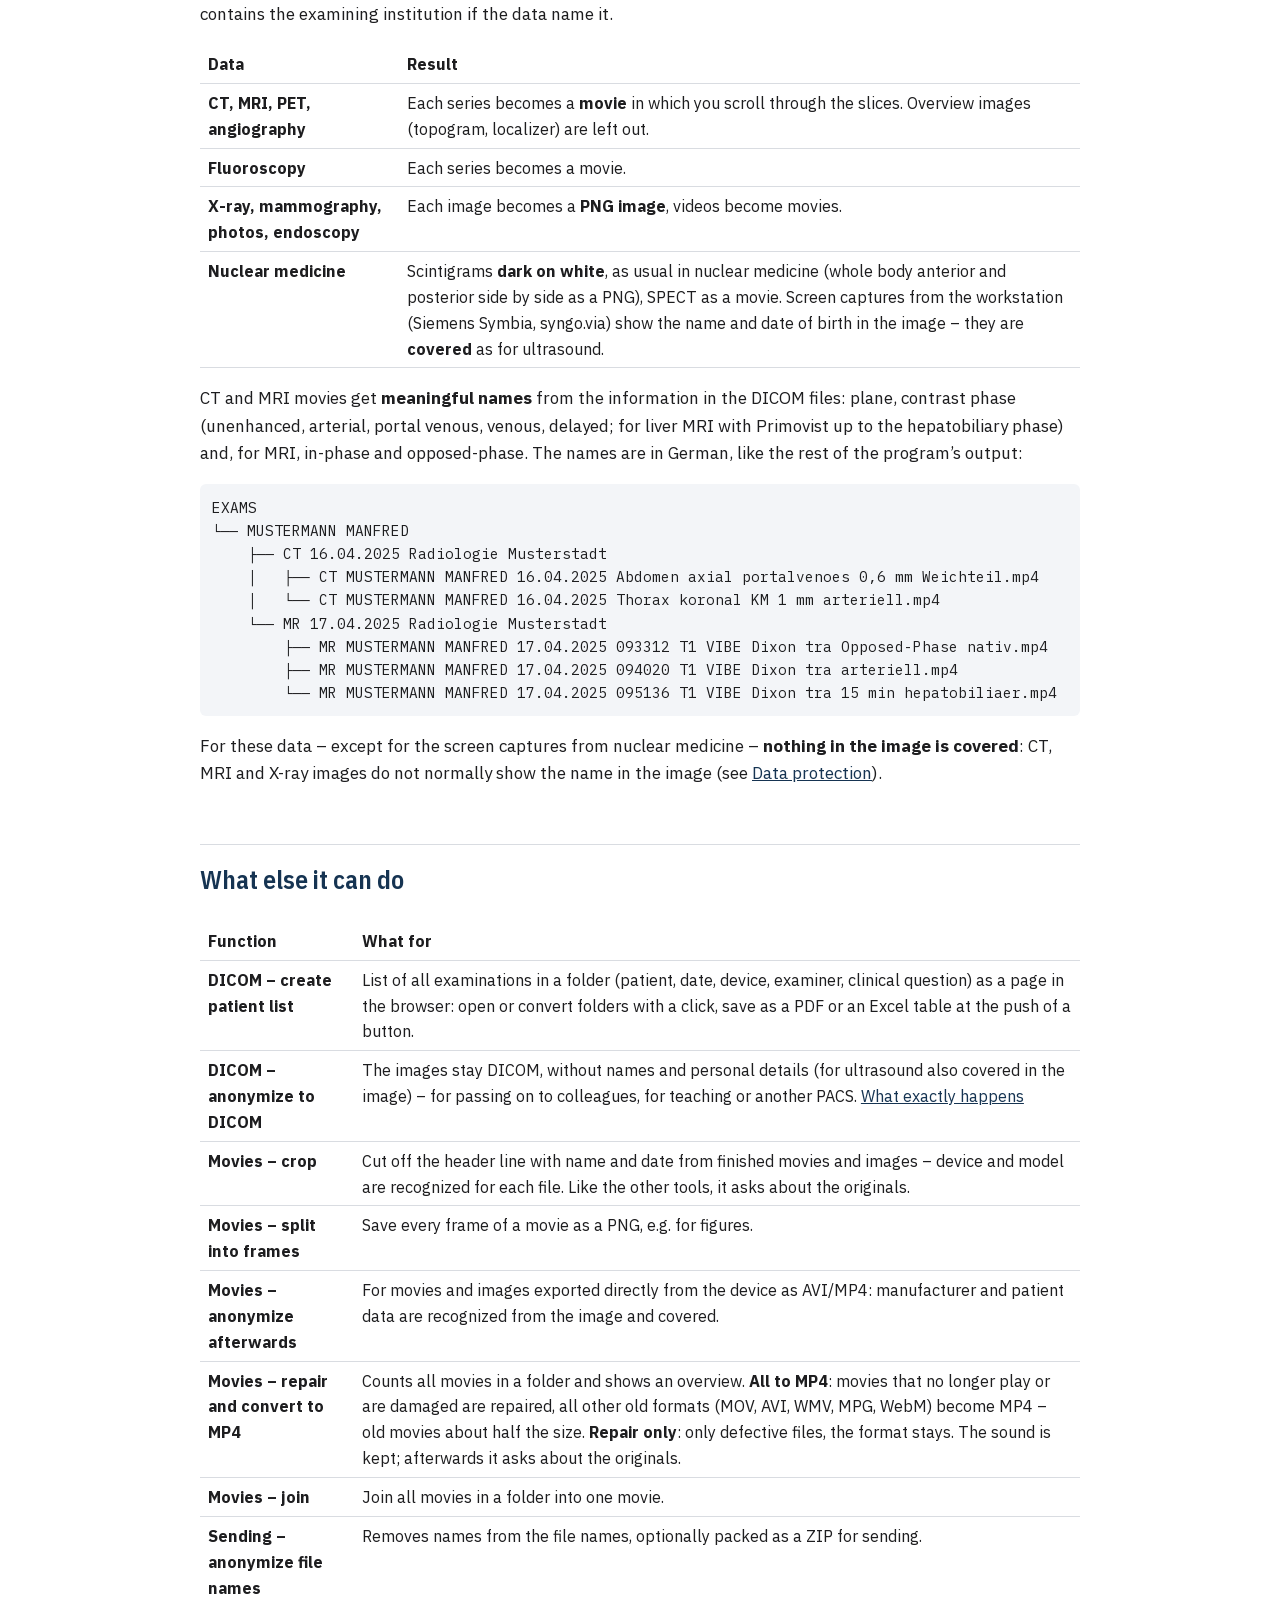
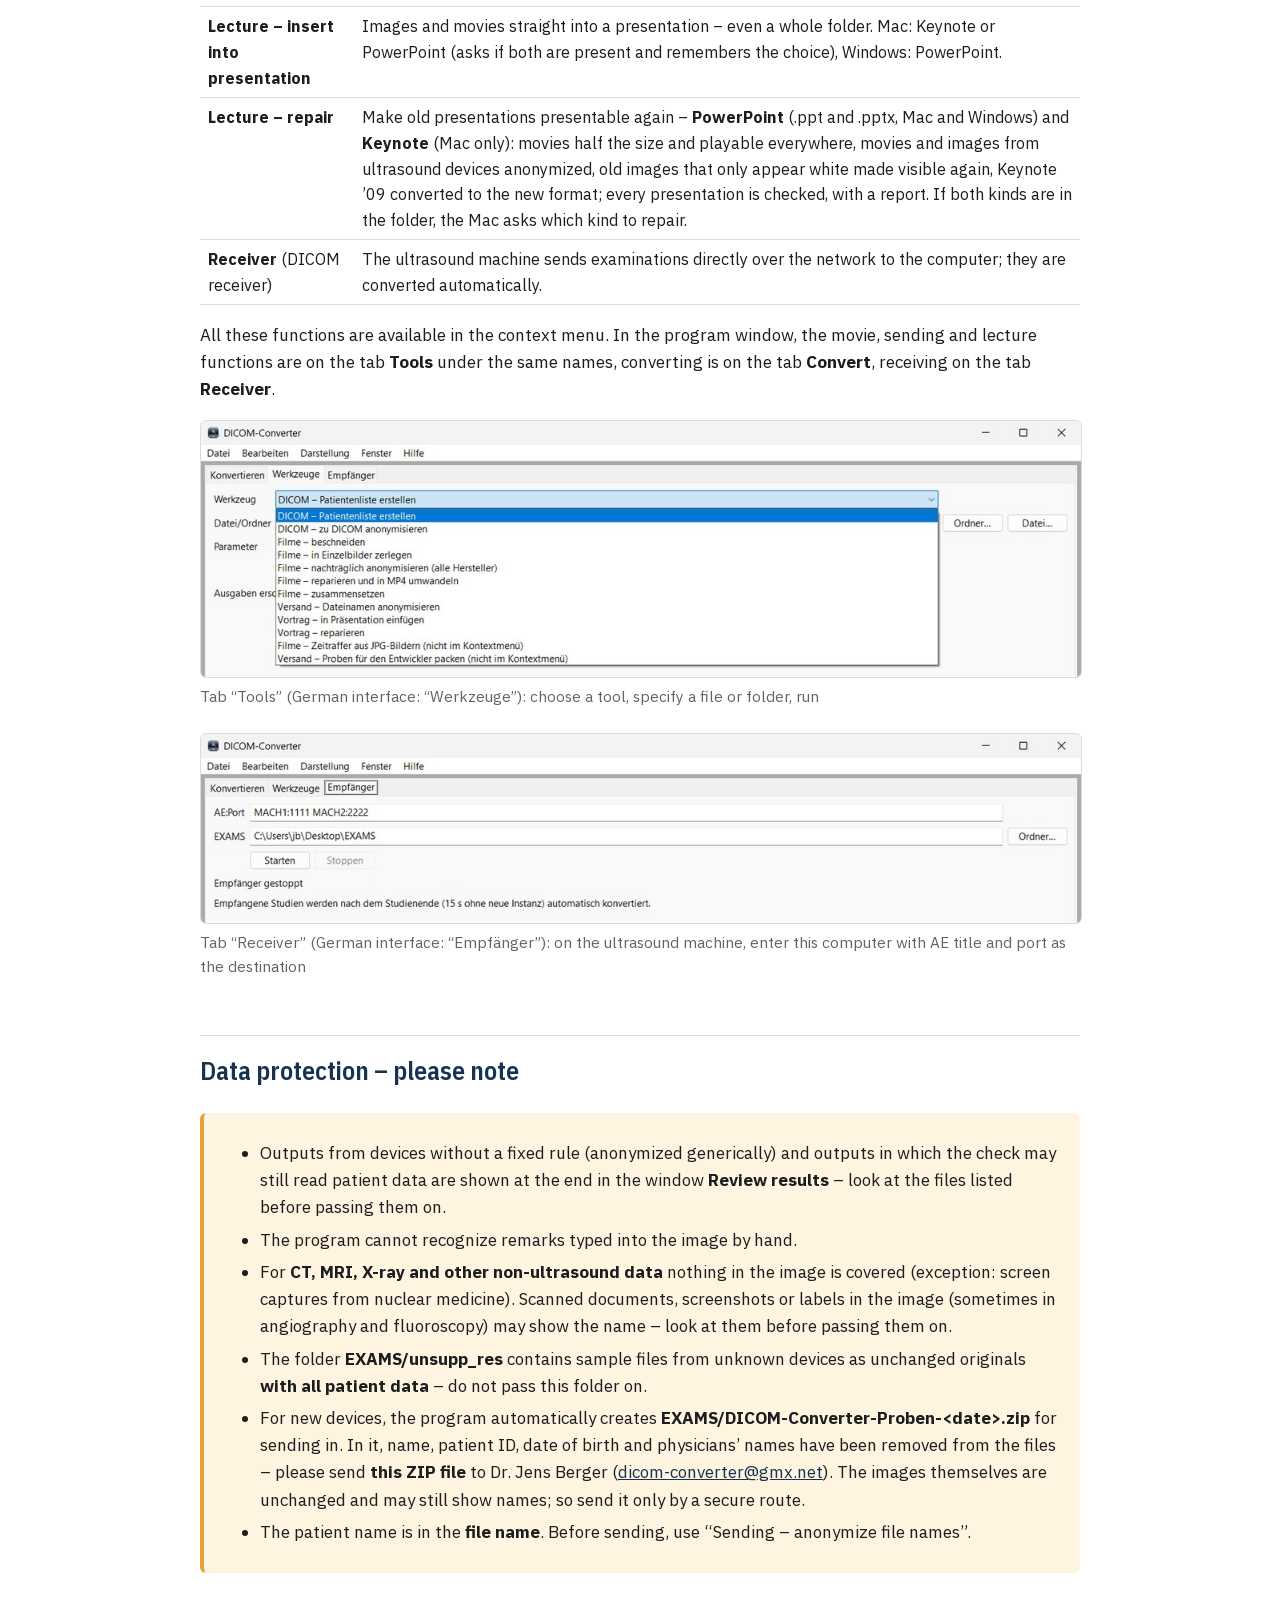
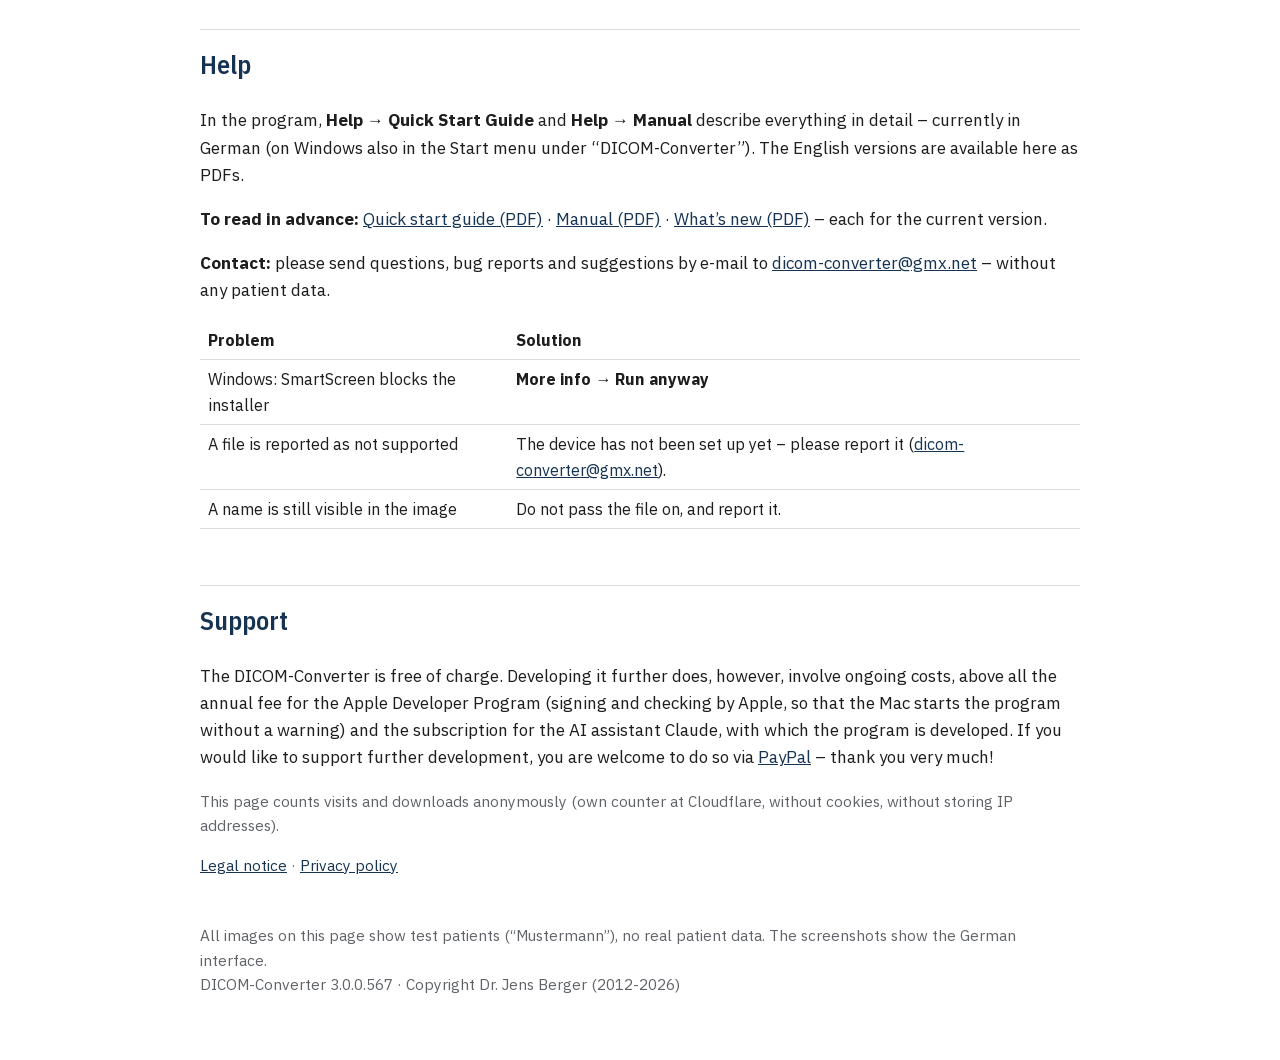
==== commit c58ed2f1: "DICOM-Converter 3.0.0.567 (28.11.2026)" ====
--- a/en/index.html
+++ b/en/index.html
@@ -465,7 +465,7 @@
   <li><b>Mac:</b> <i>DICOM-Converter 3 – DICOM – convert</i> at the very bottom of the menu (on some Macs in the submenu <i>Quick Actions</i>).</li>
 </ul>
 <figure><img src="../img/win-kontextmenue.jpg" alt="Windows context menu with the submenu DICOM-Converter 3"><figcaption>Windows: right-click the folder “DICOM” → DICOM-Converter 3</figcaption></figure>
-<figure style="max-width:603px"><img src="../img/mac-kontextmenue.jpg" alt="Mac context menu with the entries DICOM-Converter 3"><figcaption>Mac: right-click the folder → the entries “DICOM-Converter 3 – …” are at the very bottom</figcaption></figure>
+<figure style="max-width:477px"><img src="../img/mac-kontextmenue.jpg" alt="Mac context menu with the entries DICOM-Converter 3"><figcaption>Mac: right-click the folder → the entries “DICOM-Converter 3 – …” are at the very bottom</figcaption></figure>
 
 <p>A small window shows how far the conversion has got and at the end lists every file with its result.
 <b>Open destination folder</b> shows the finished movies.</p>
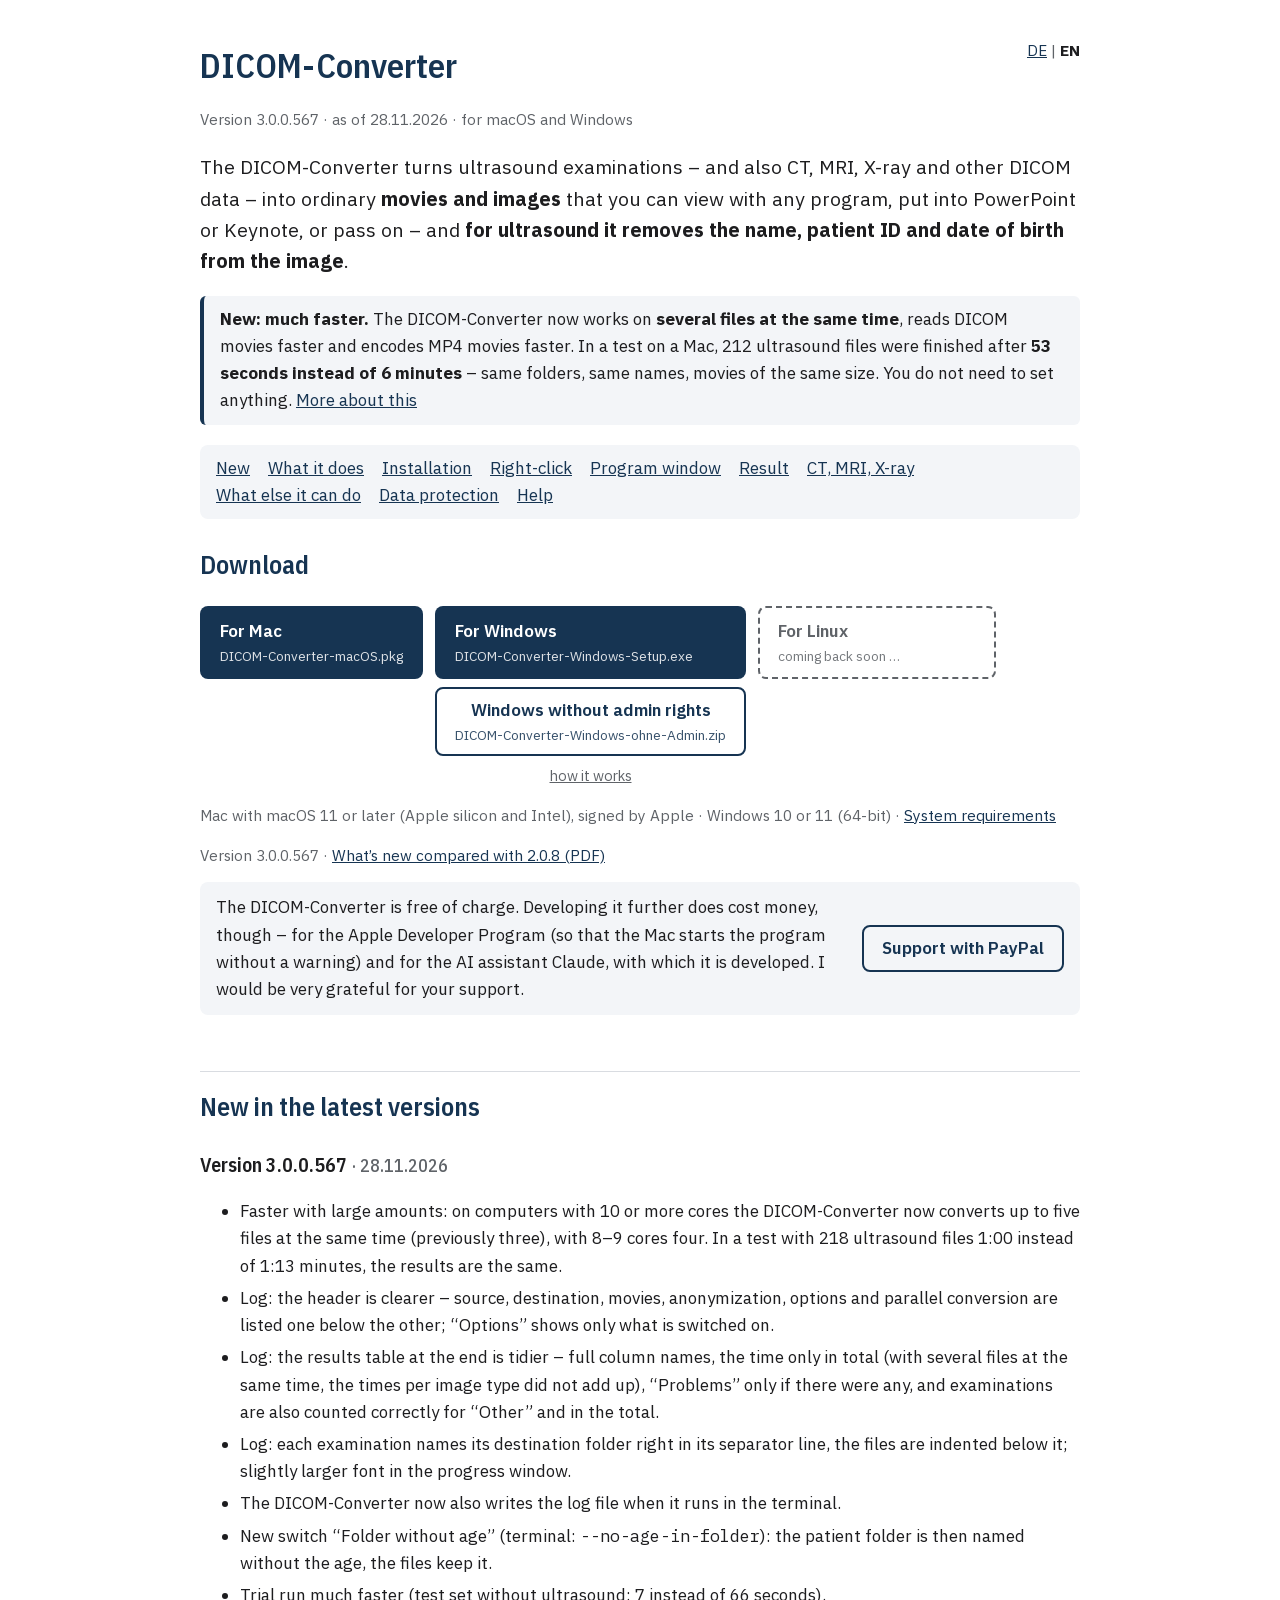
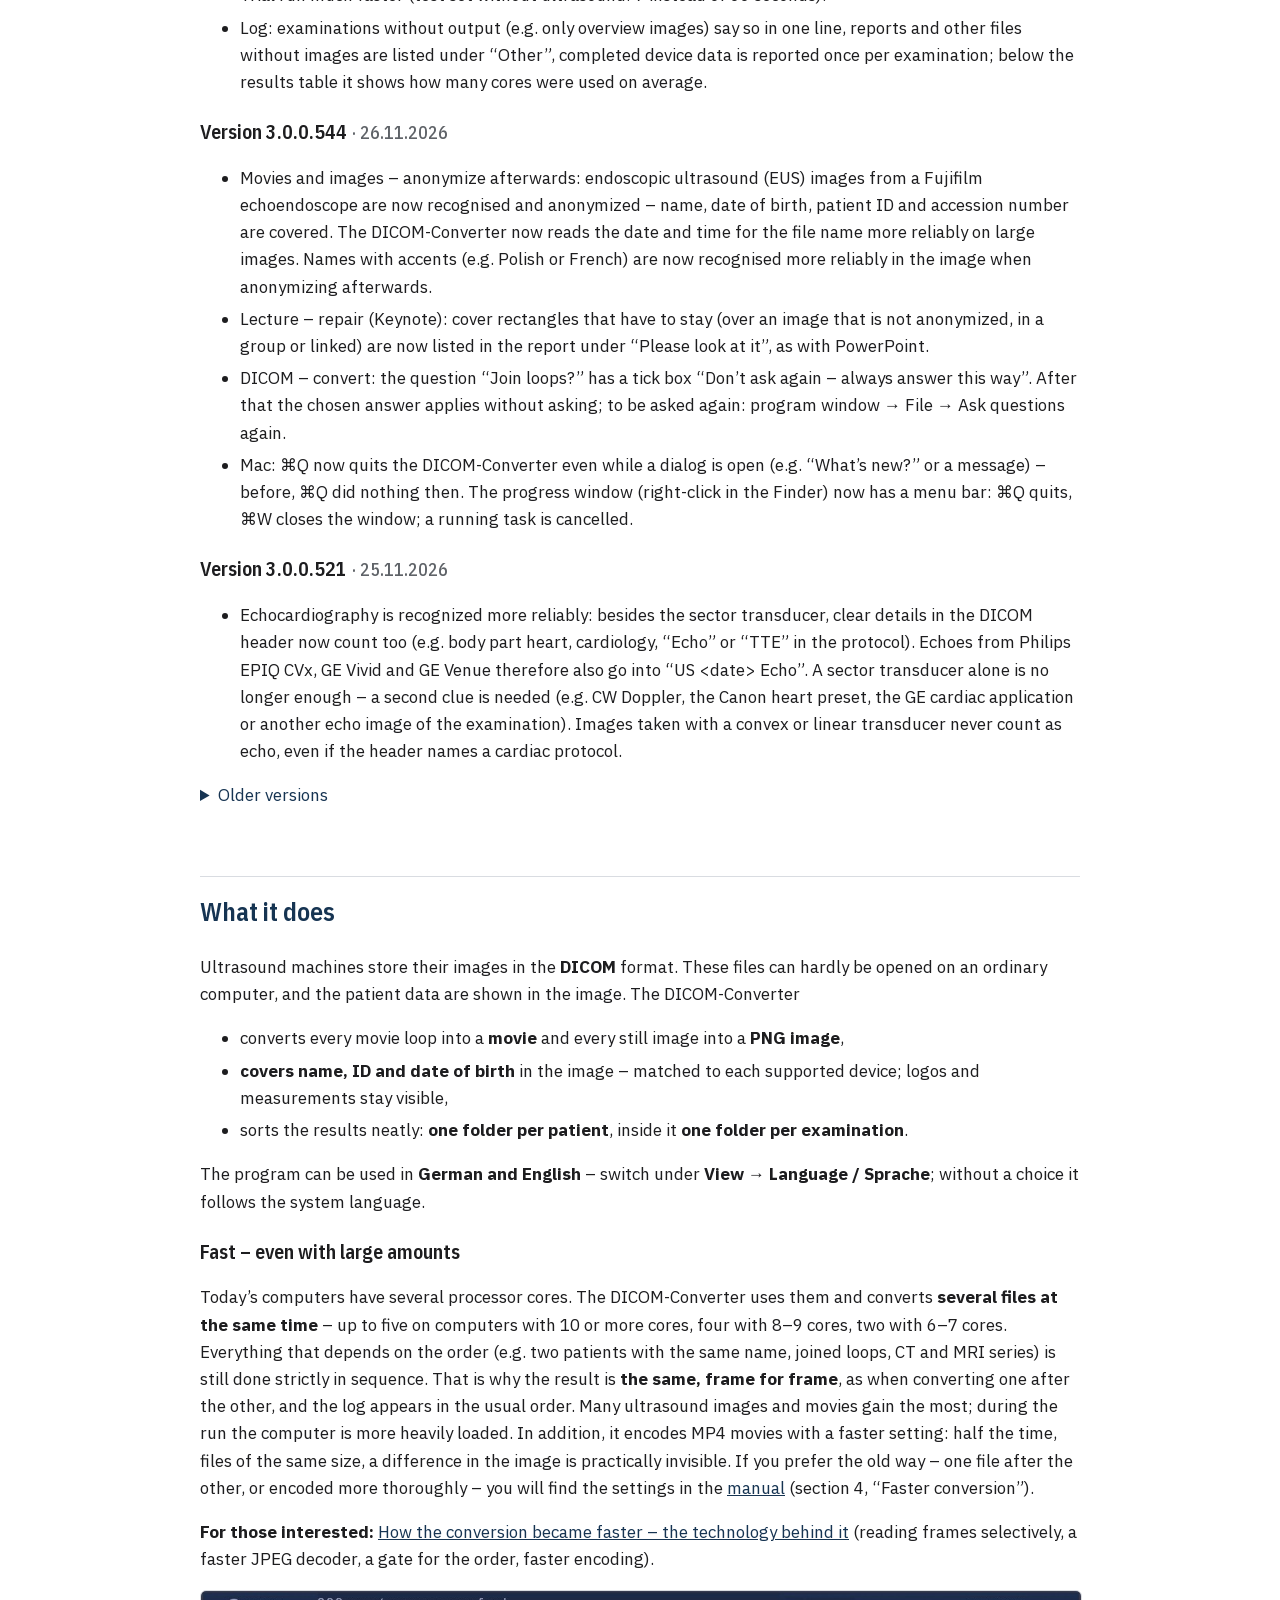
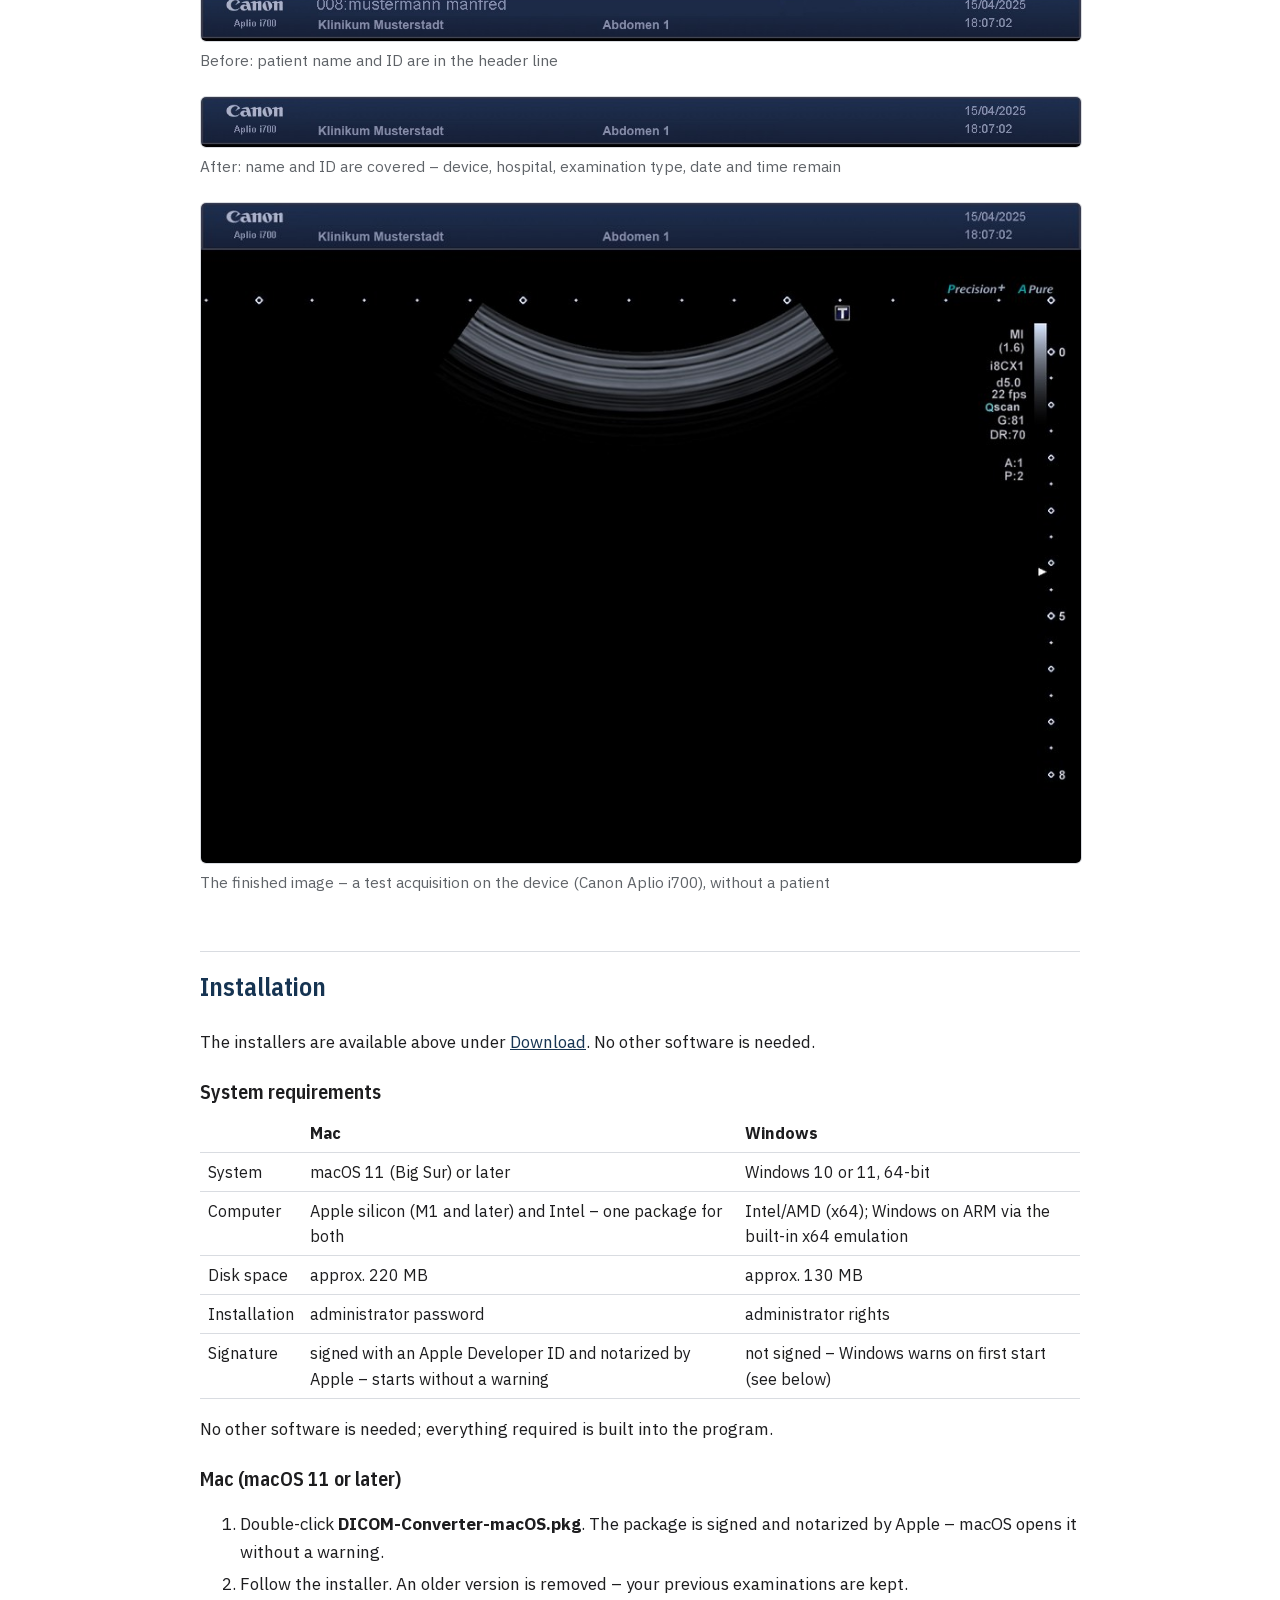
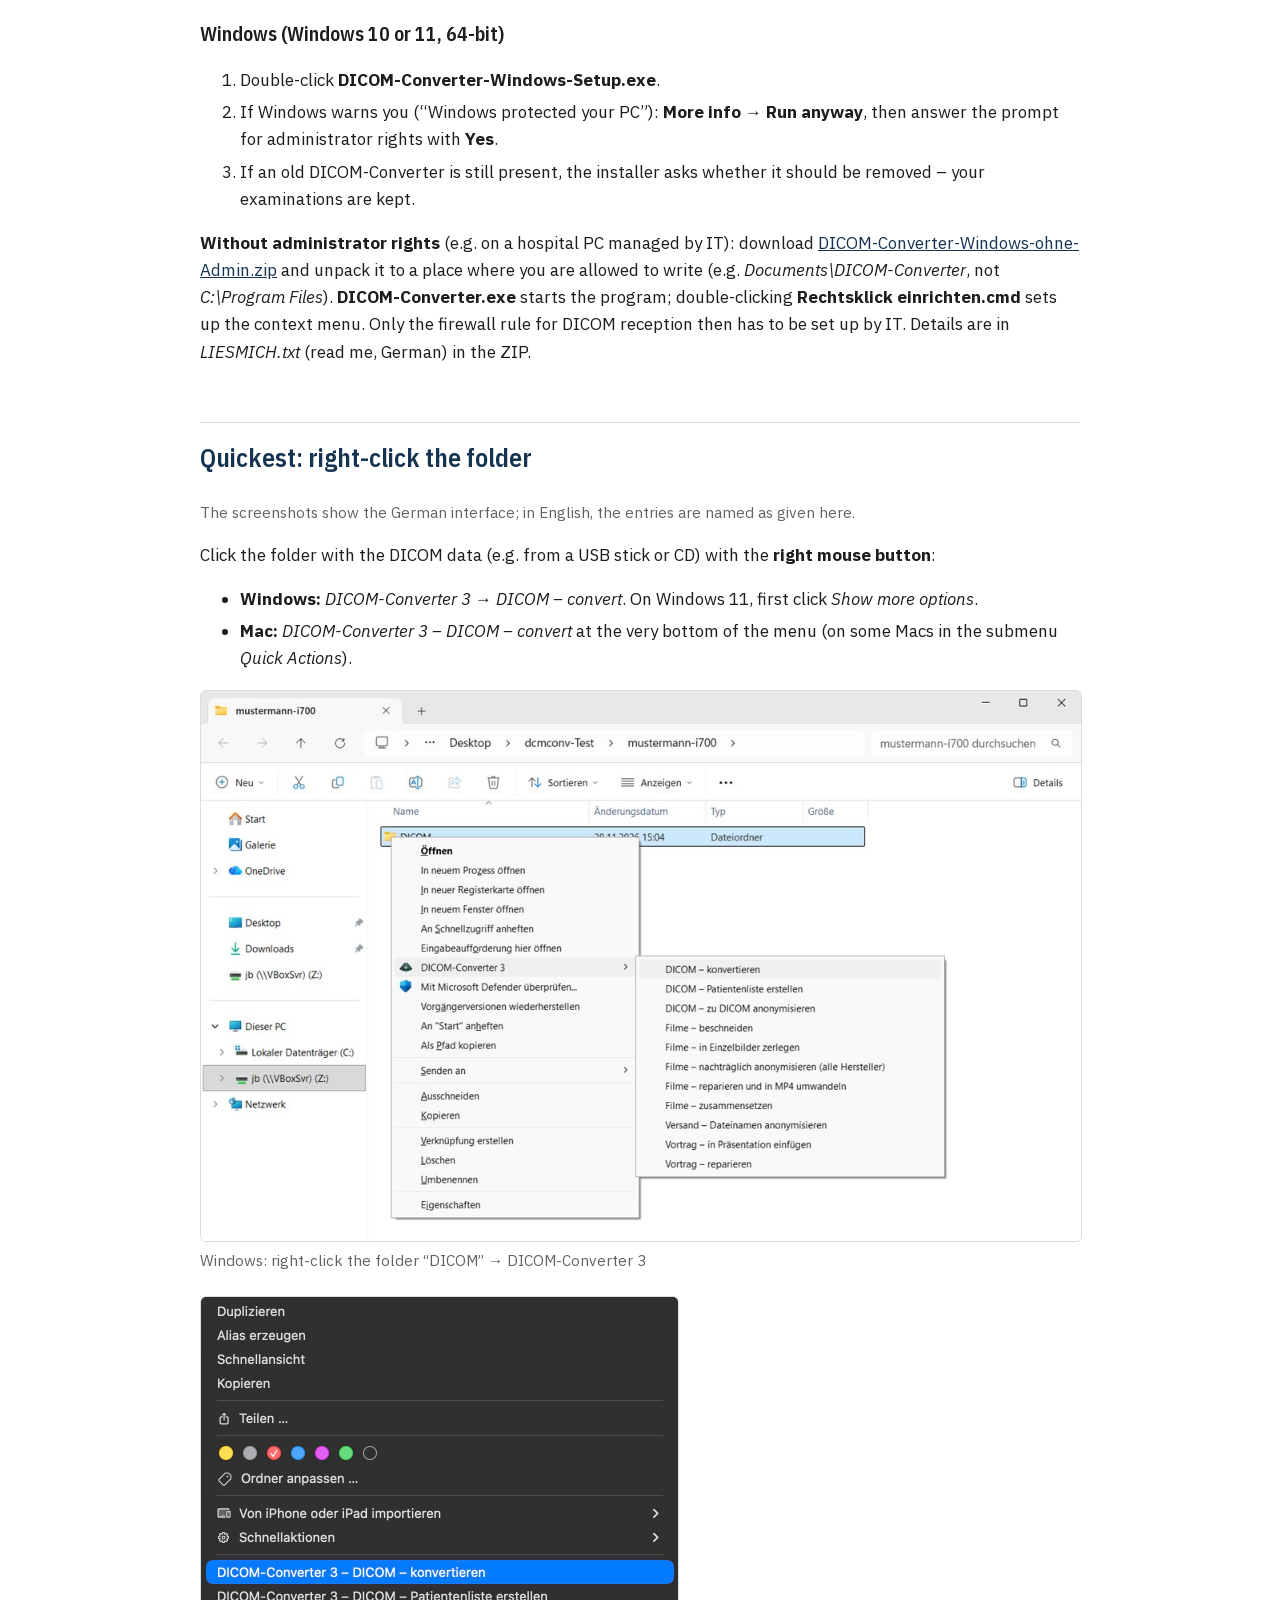
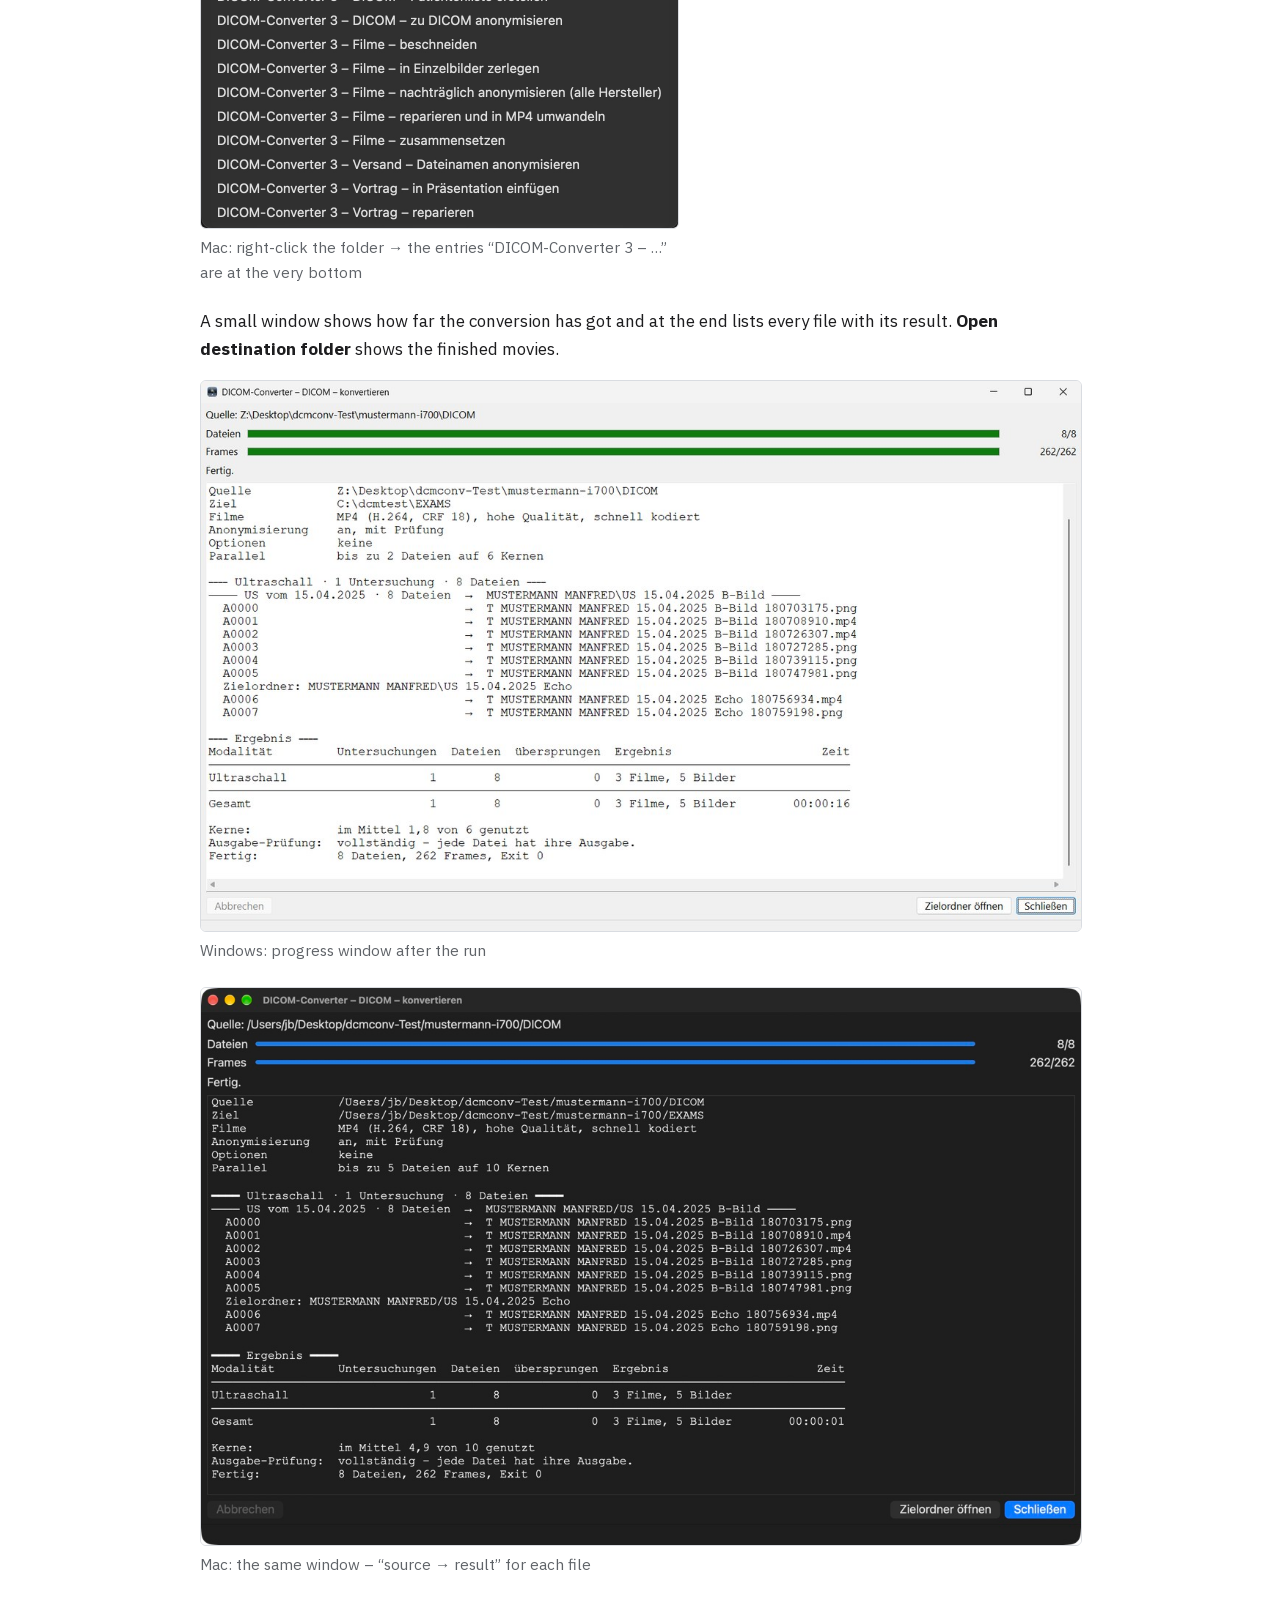
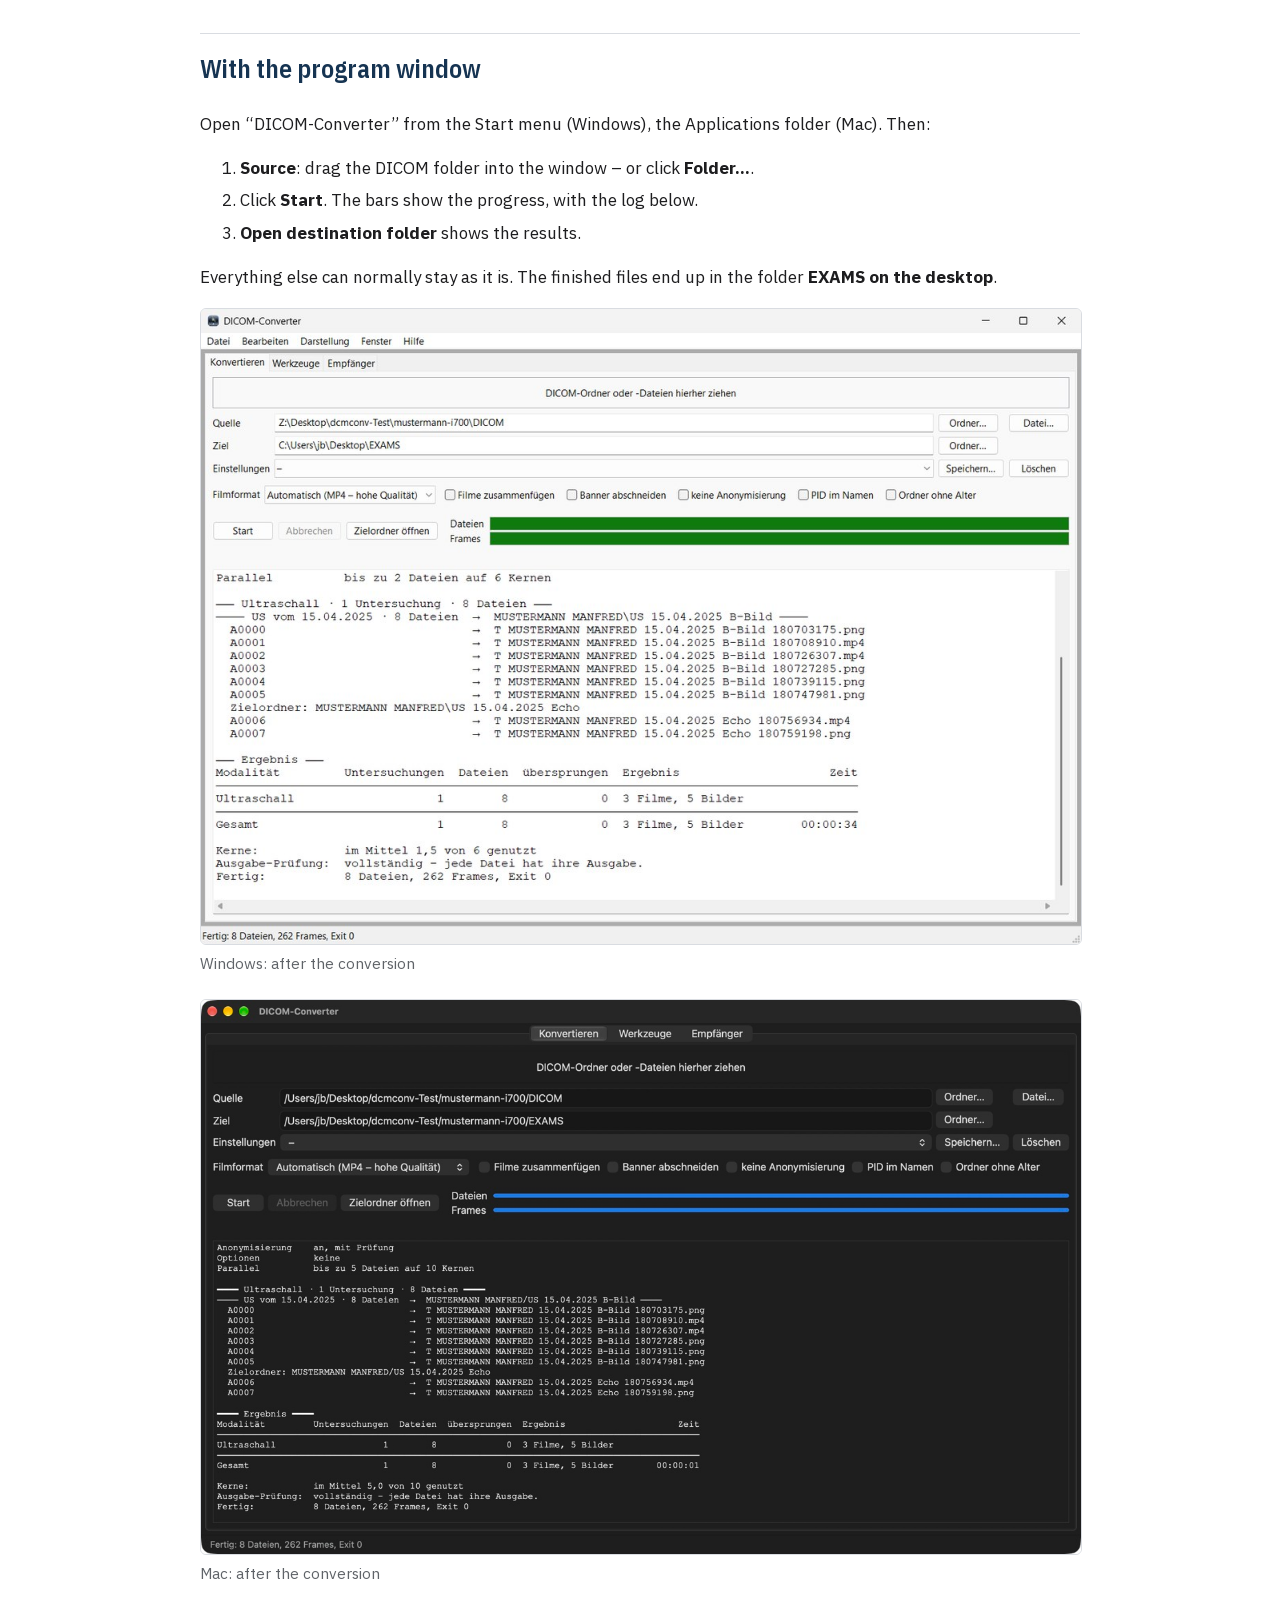
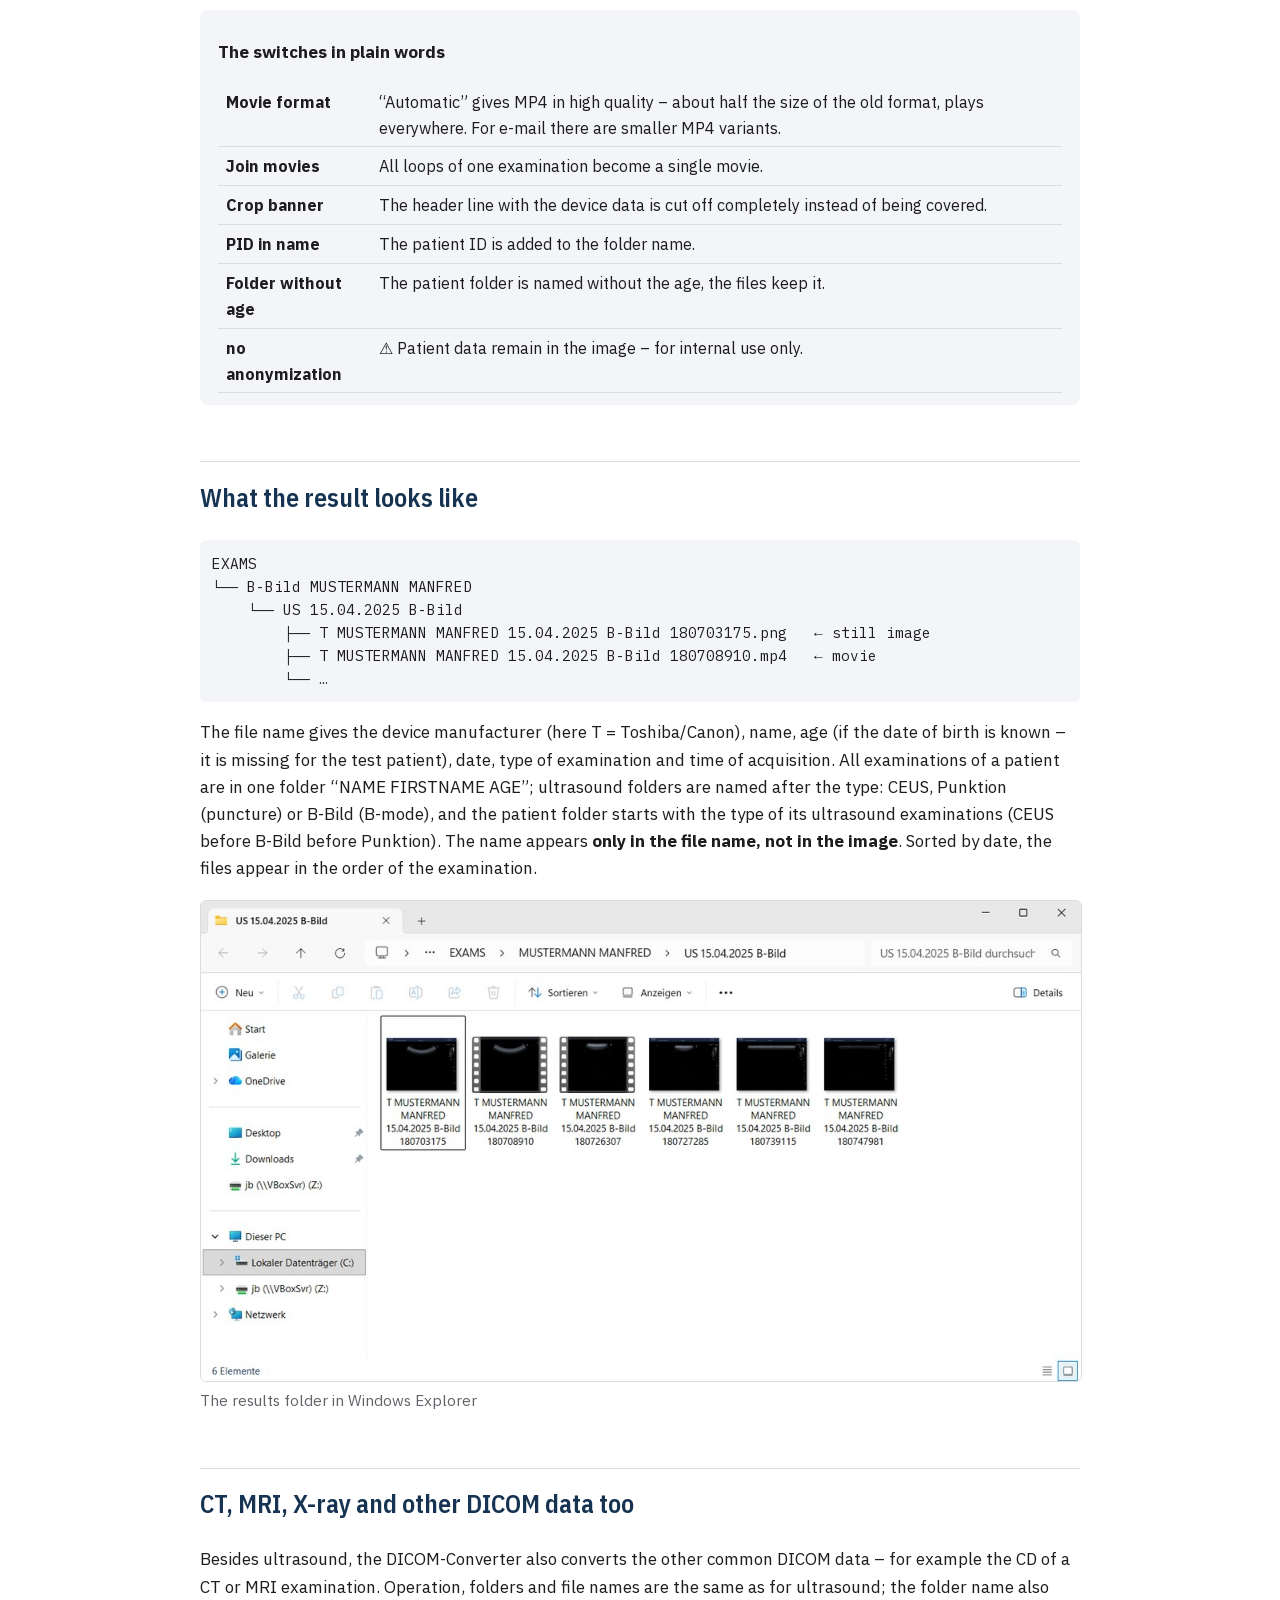
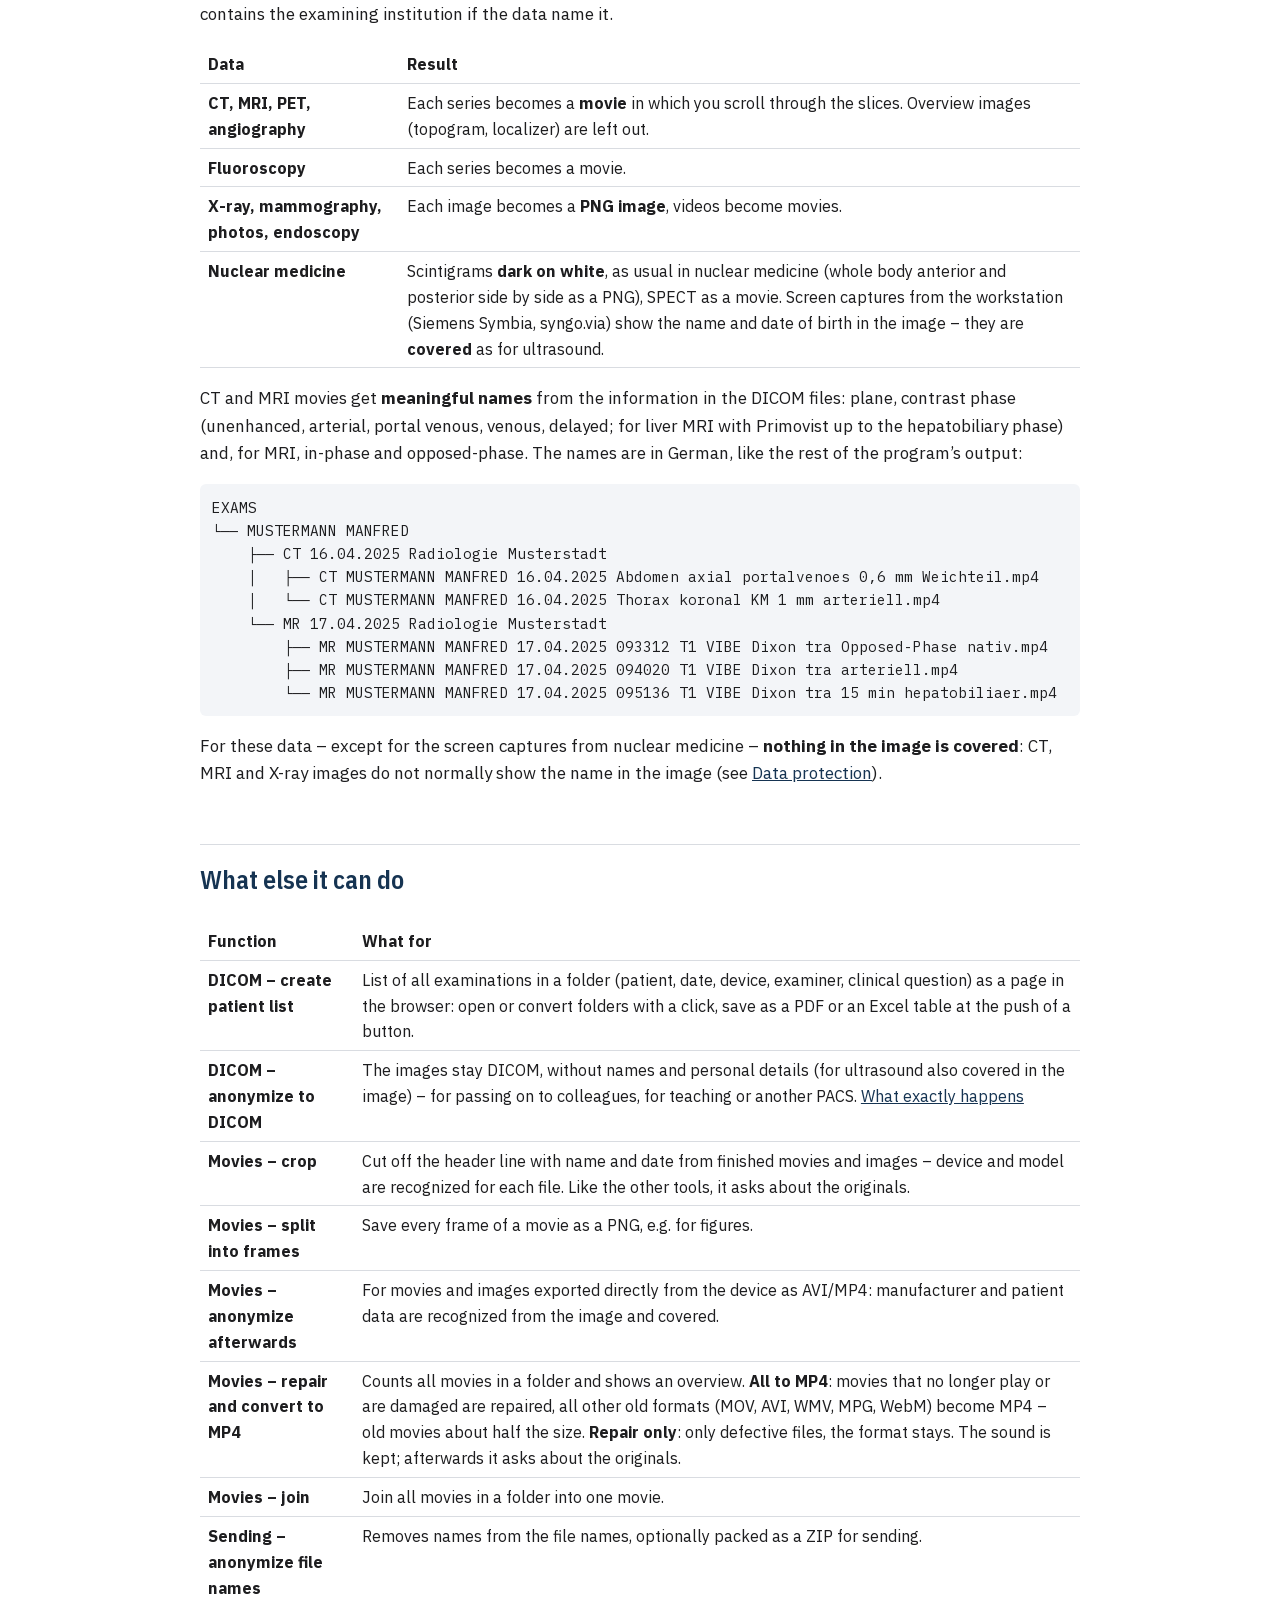
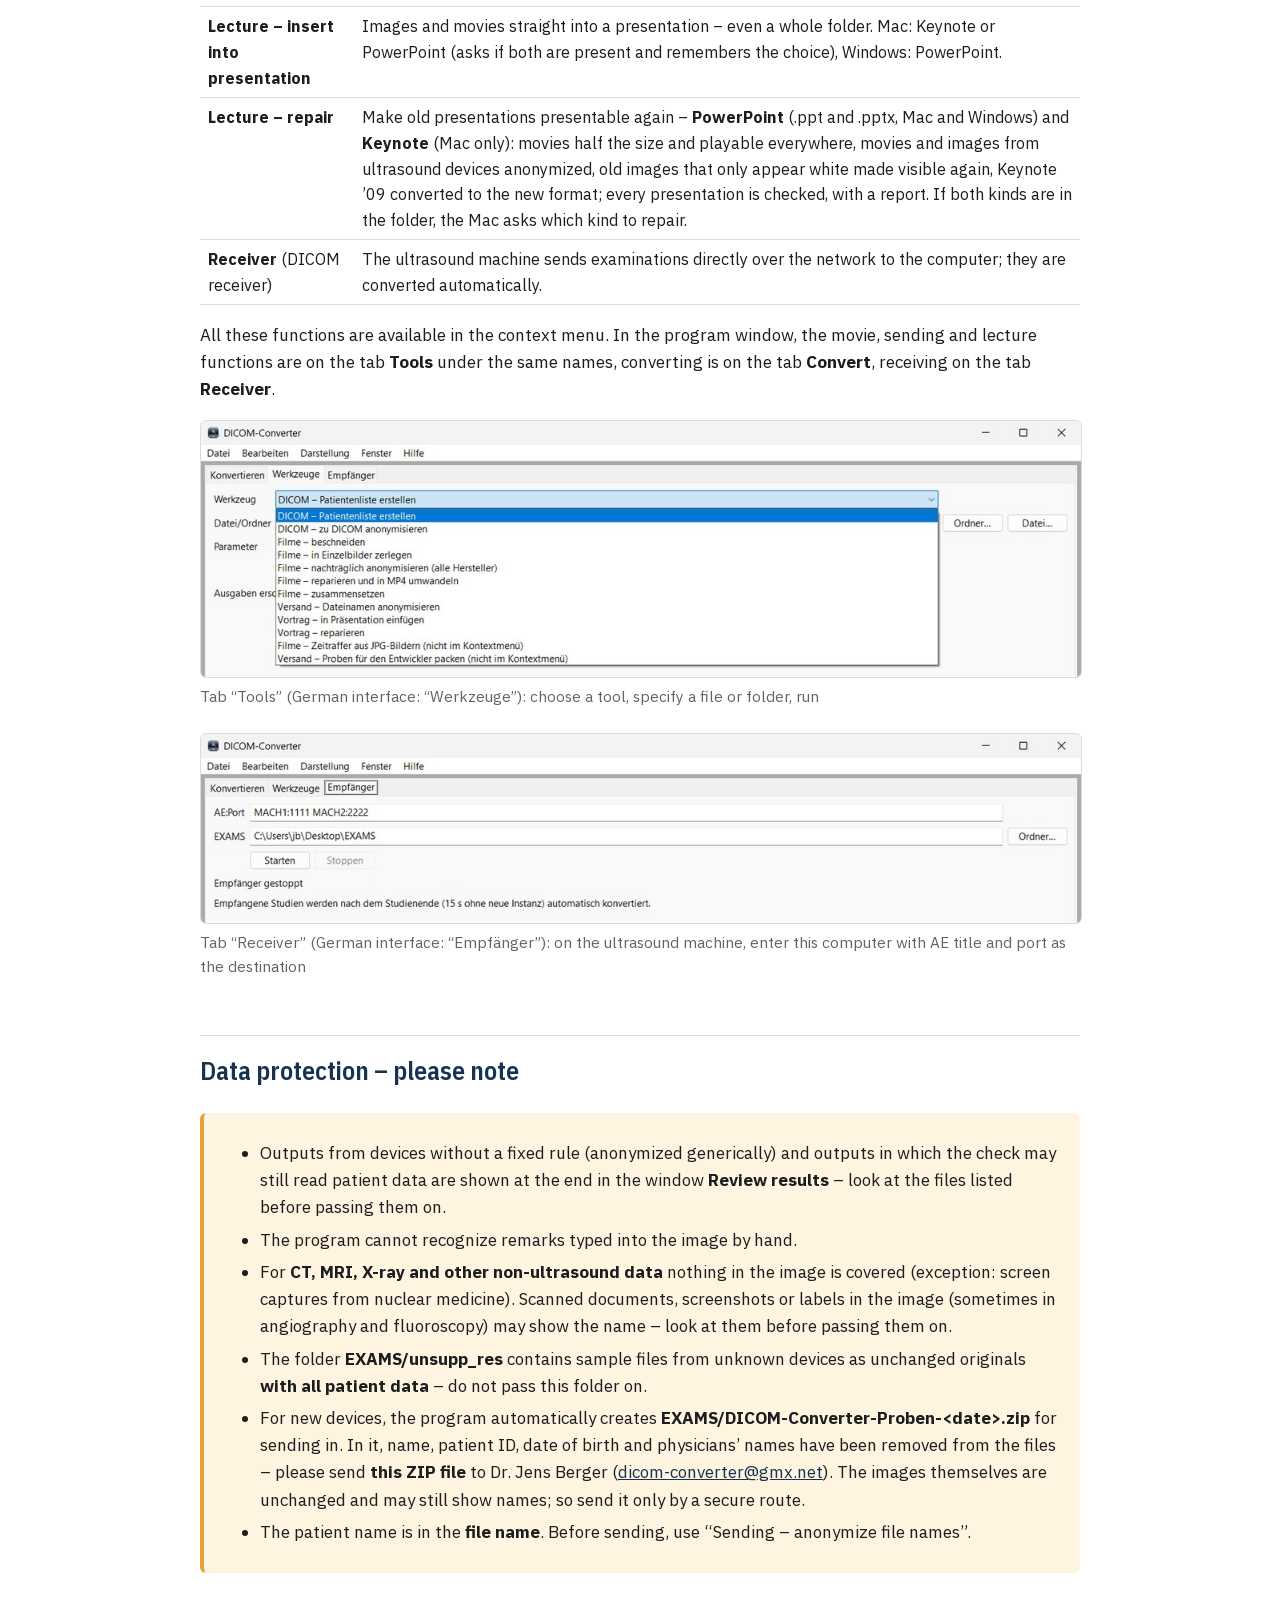
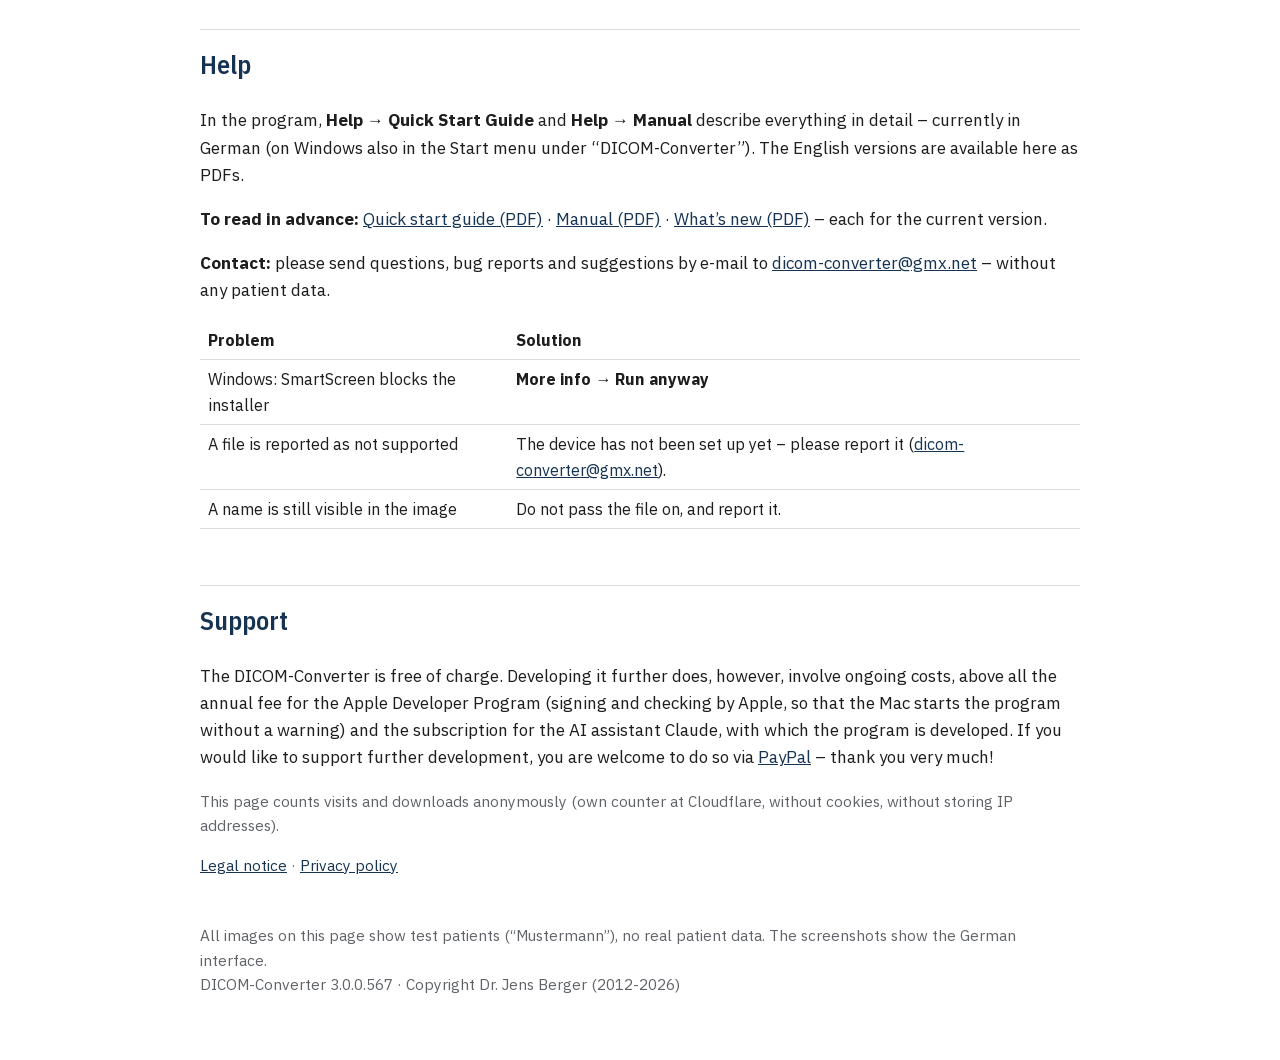
==== commit 0b858e57: "DICOM-Converter 3.0.0.567 (28.11.2026)" ====
--- a/en/index.html
+++ b/en/index.html
@@ -43,6 +43,7 @@
   .dl-col { display: flex; flex-direction: column; gap: 8px; }
   .dl-col .button.secondary { white-space: normal; text-align: center; }
   .dl-how { font-size: 0.85em; text-align: center; }
+  .button.soon { background: transparent; color: var(--muted); border: 2px dashed var(--muted); padding: 10px 18px; cursor: default; min-width: 14em; box-sizing: border-box; }
   .button.secondary { background: transparent; color: var(--accent); border: 2px solid var(--accent); padding: 8px 18px; white-space: nowrap; }
   .support { display: flex; flex-wrap: wrap; align-items: center; gap: 12px 20px; background: var(--box); border-radius: 8px; padding: 12px 16px; margin: 14px 0 4px; }
   .support span { flex: 1 1 320px; }
@@ -95,7 +96,8 @@
     <a class="button secondary" href="https://github.com/jensberger-dev/dicom-converter/releases/latest/download/DICOM-Converter-Windows-ohne-Admin.zip" data-klick="download-windows">Windows without admin rights<small>DICOM-Converter-Windows-ohne-Admin.zip</small></a>
     <a class="muted dl-how" href="#windows-zip">how it works</a>
   </div>
-  </div>
+    <span class="button soon" aria-disabled="true">For Linux<small>coming back soon …</small></span>
+</div>
 <p class="muted">Mac with macOS 11 or later (Apple silicon and Intel), signed by Apple · Windows 10 or 11 (64-bit) · <a href="#voraussetzungen">System requirements</a></p>
 <p class="muted">Version 3.0.0.567 · <a href="https://github.com/jensberger-dev/dicom-converter/releases/latest/download/DICOM-Converter-Whats-New.pdf" data-klick="download-neuerungen">What’s new compared with 2.0.8 (PDF)</a></p>
 <div class="support">
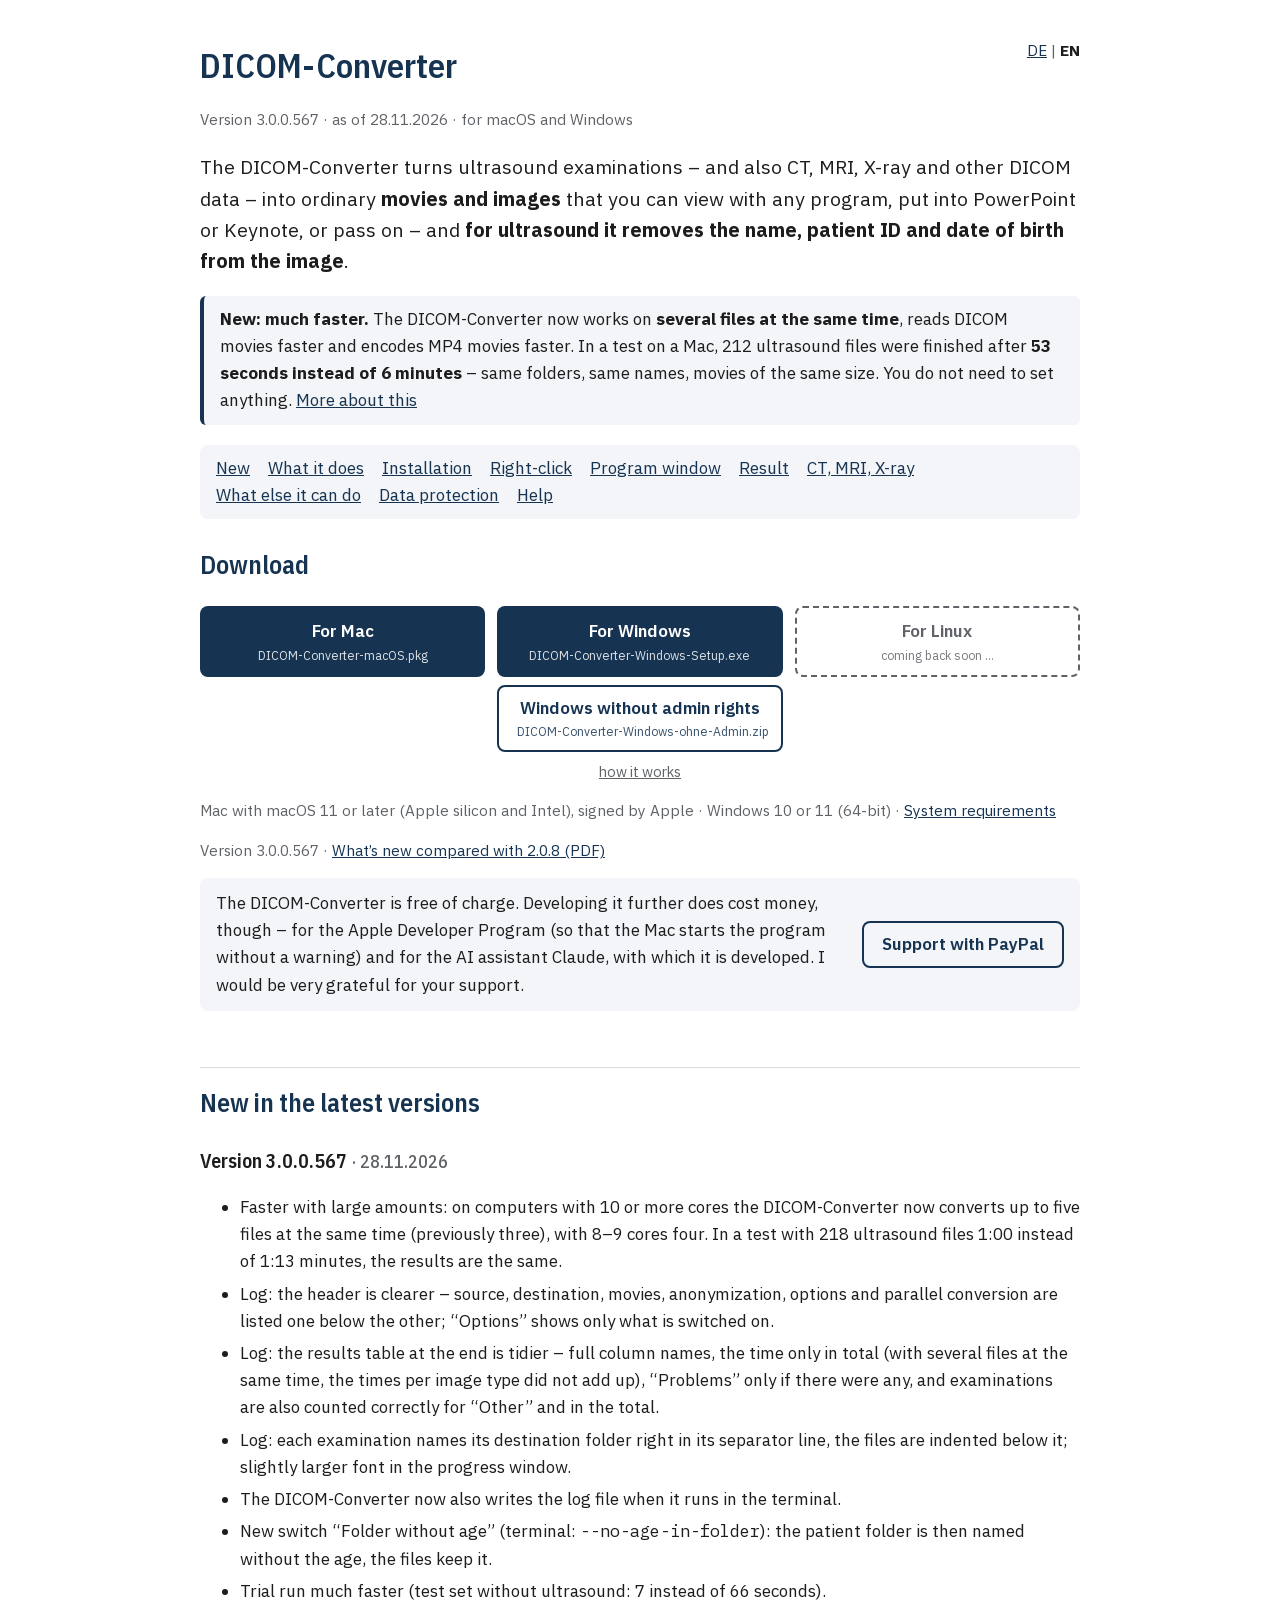
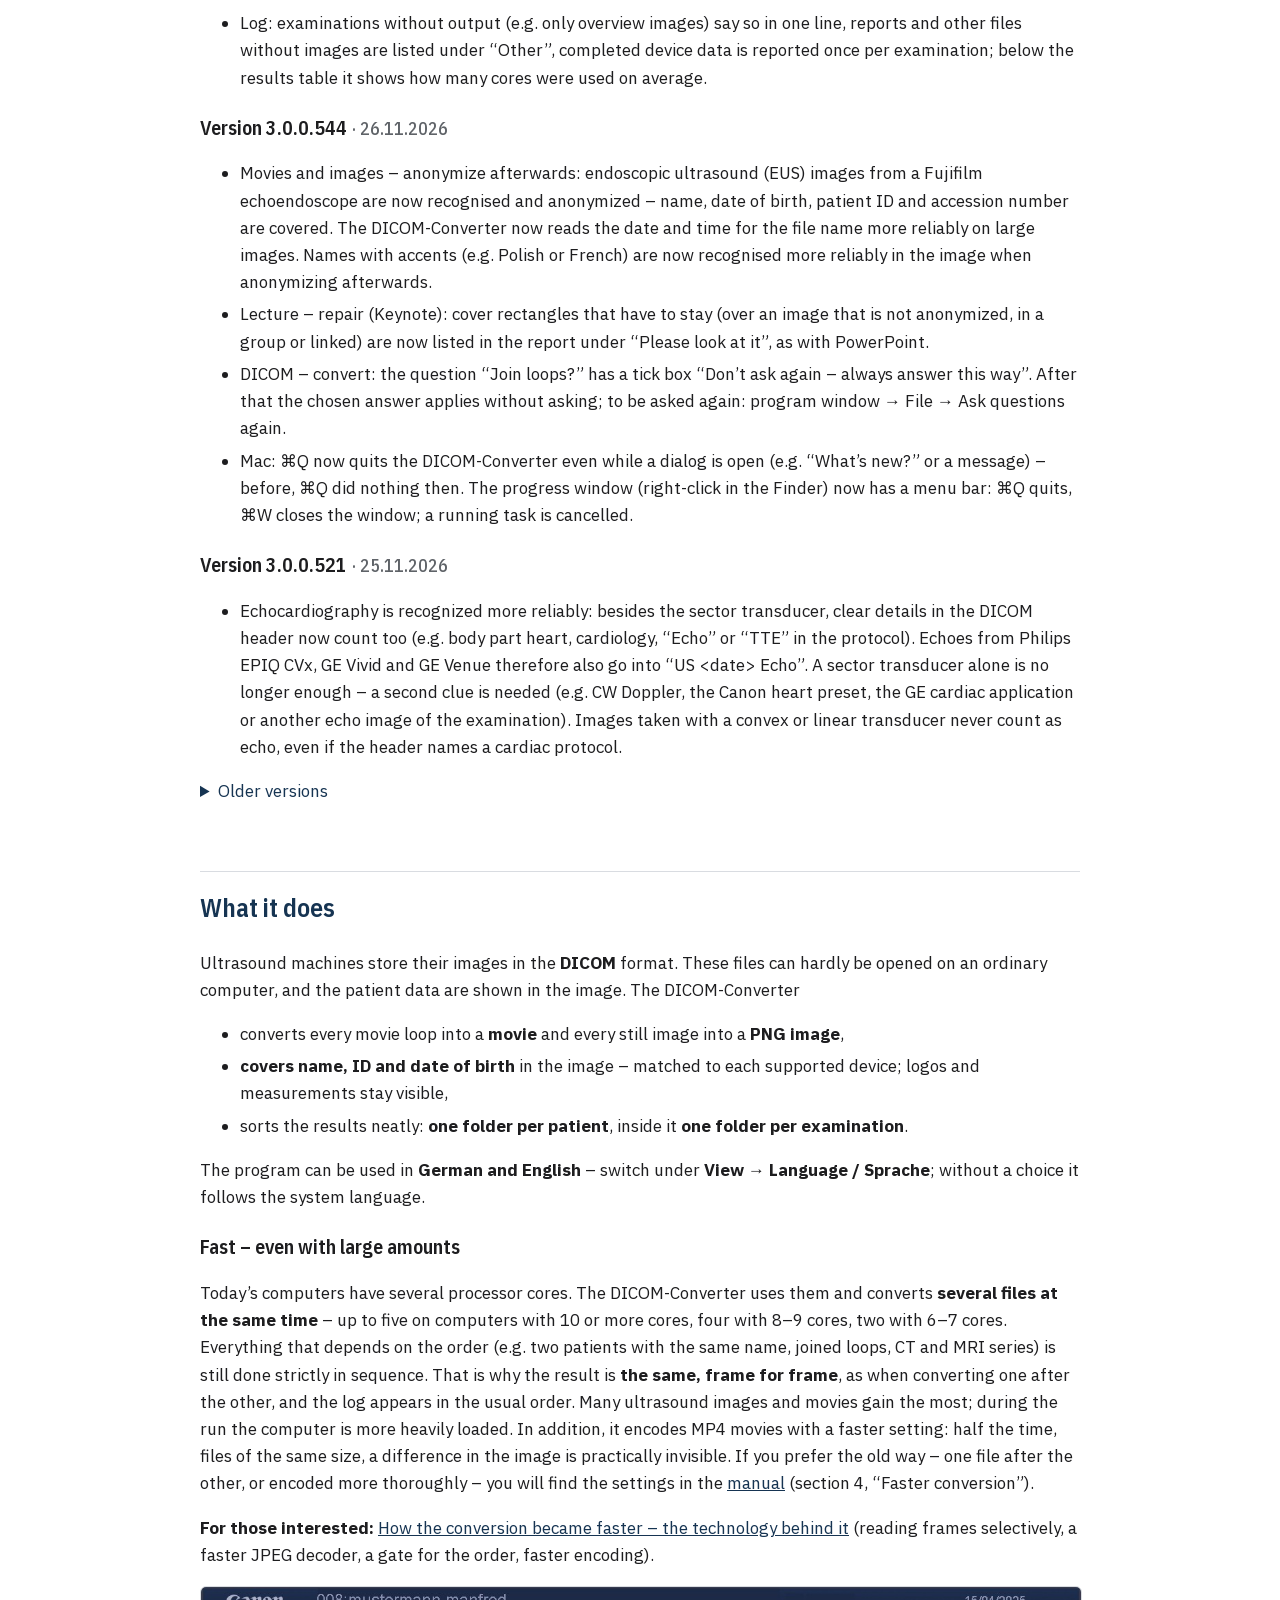
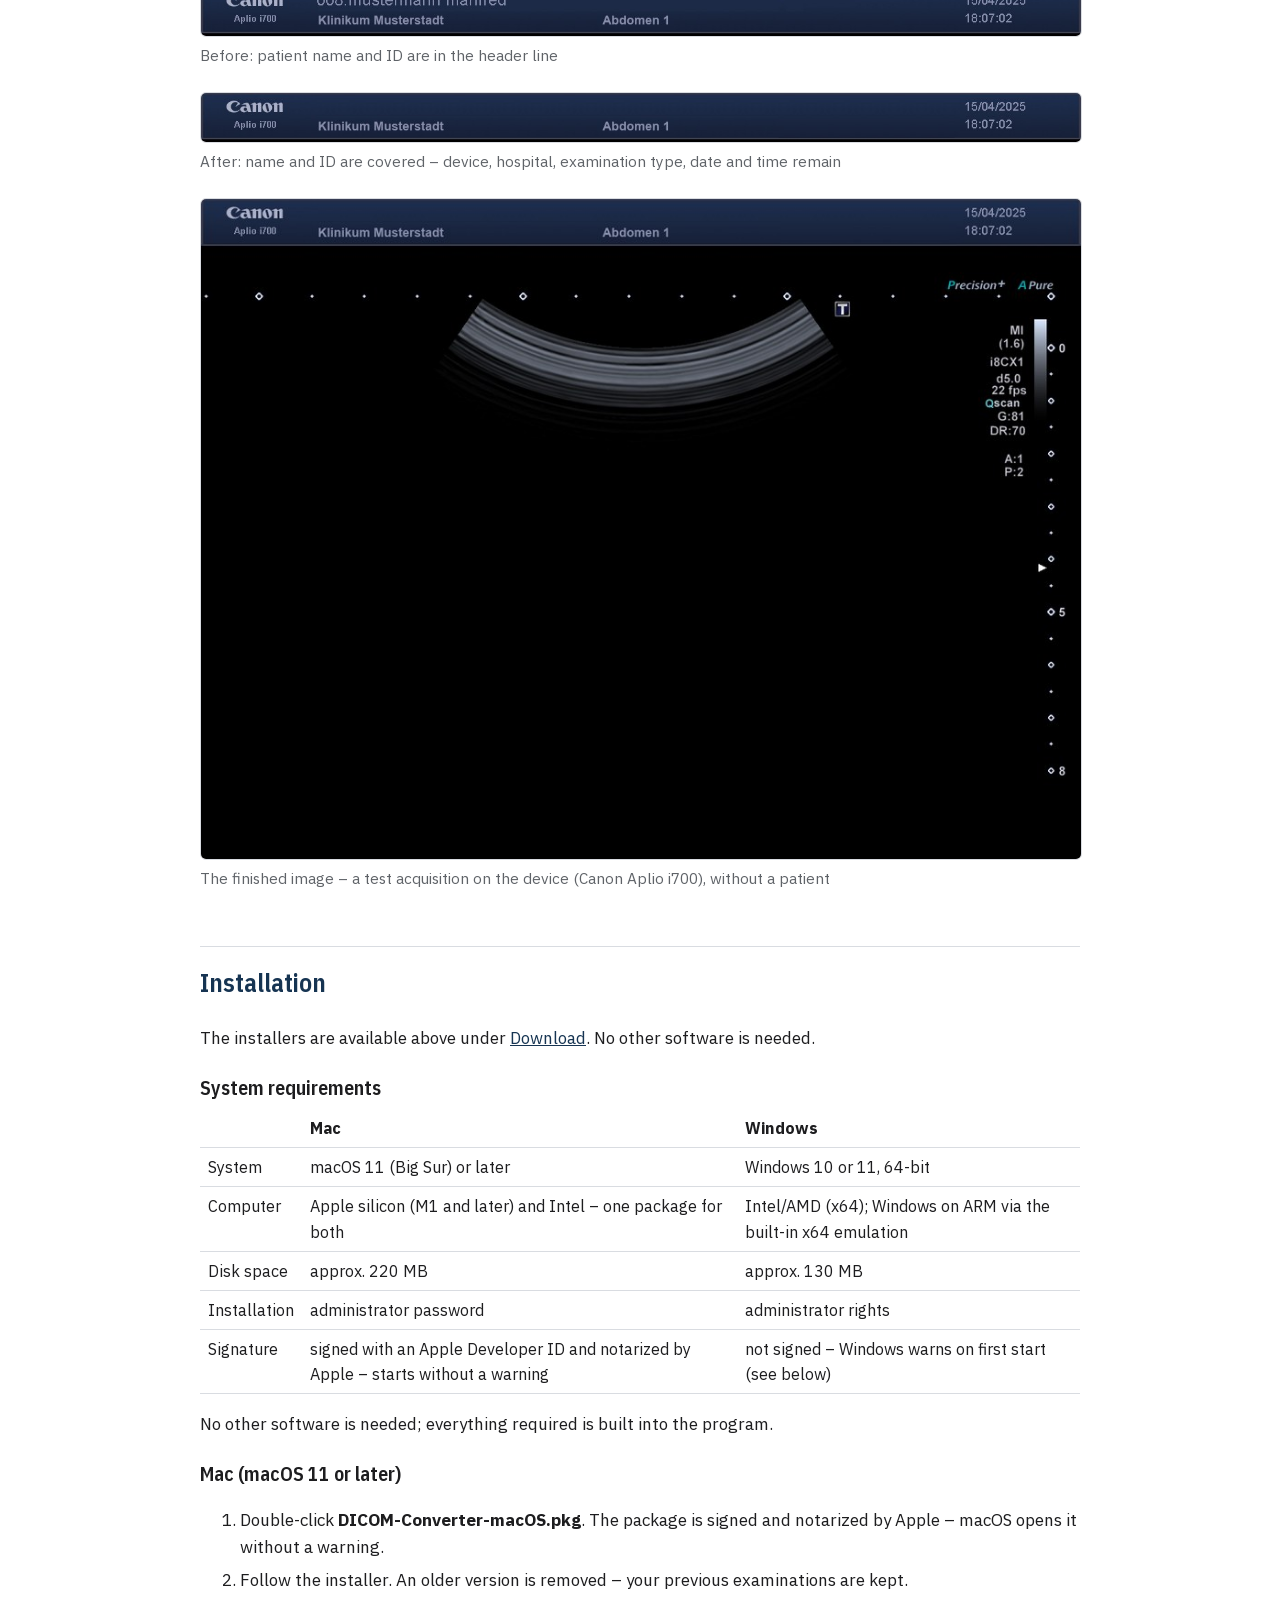
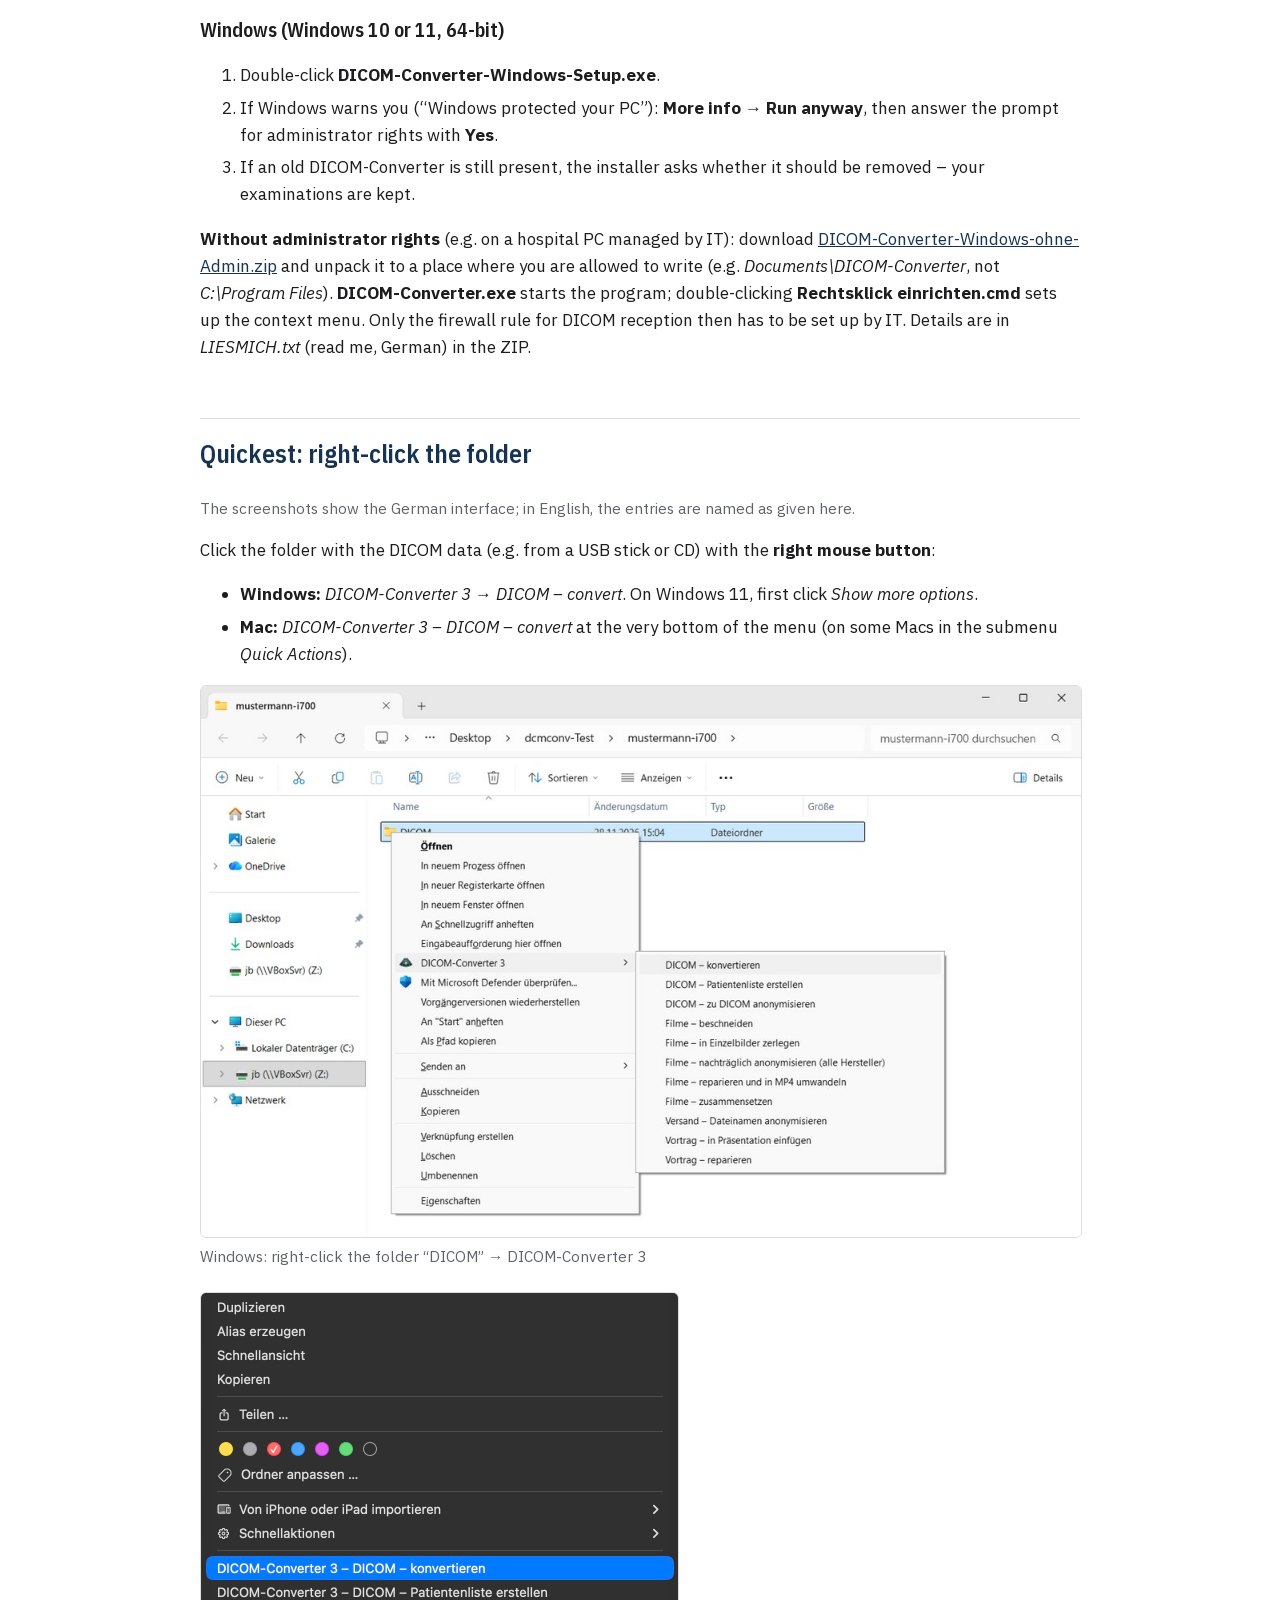
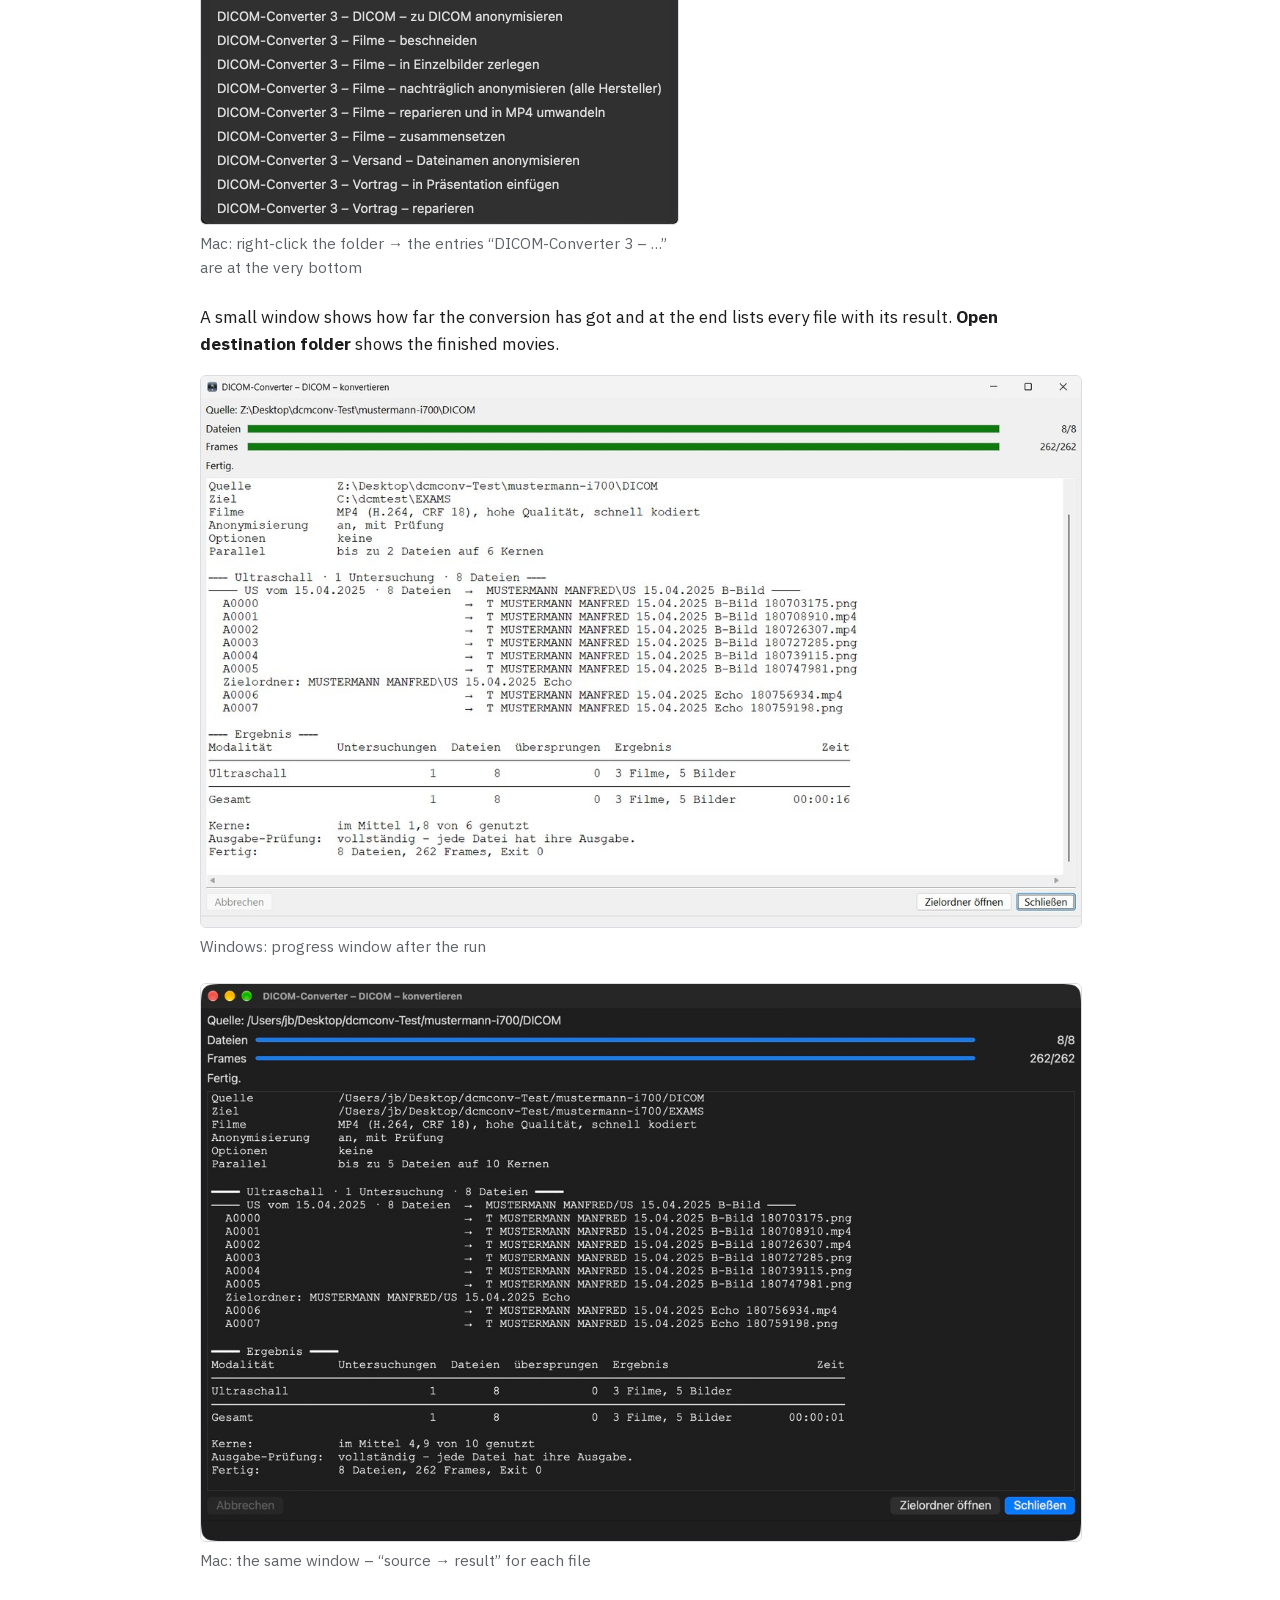
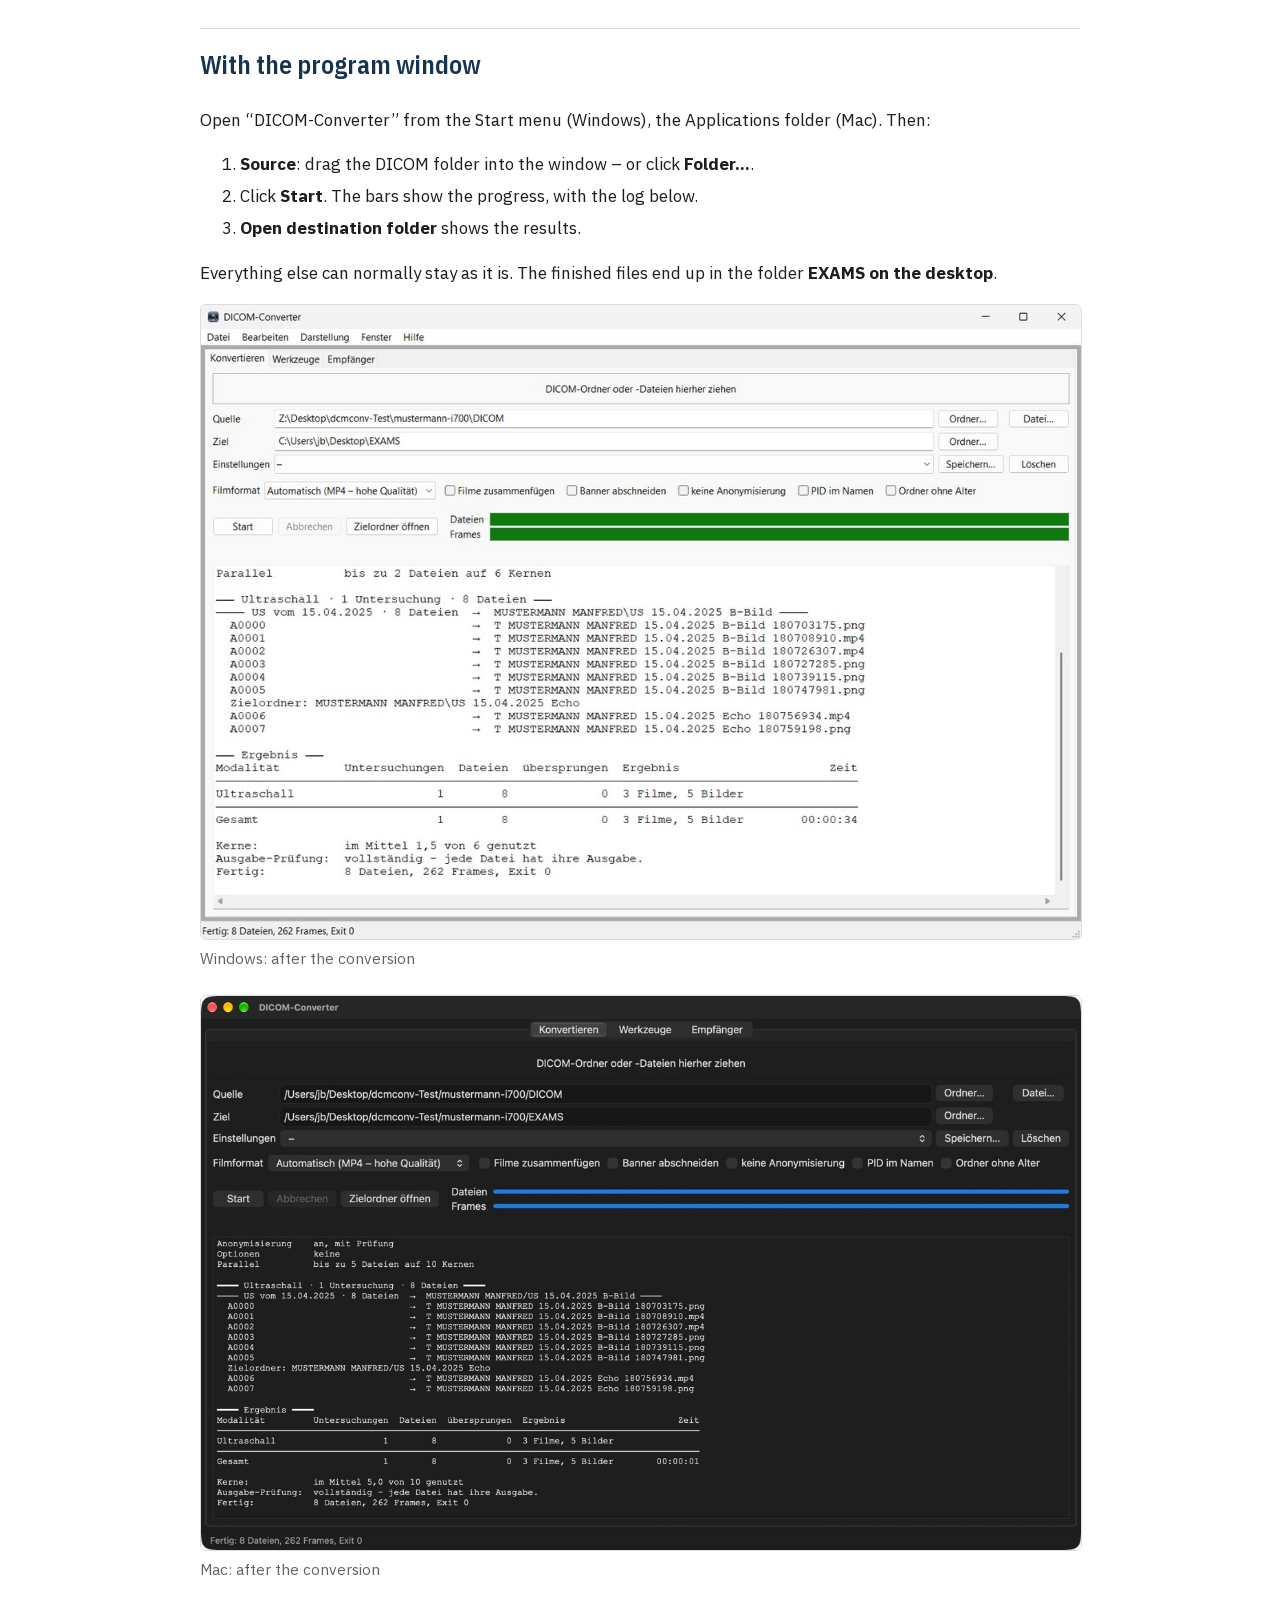
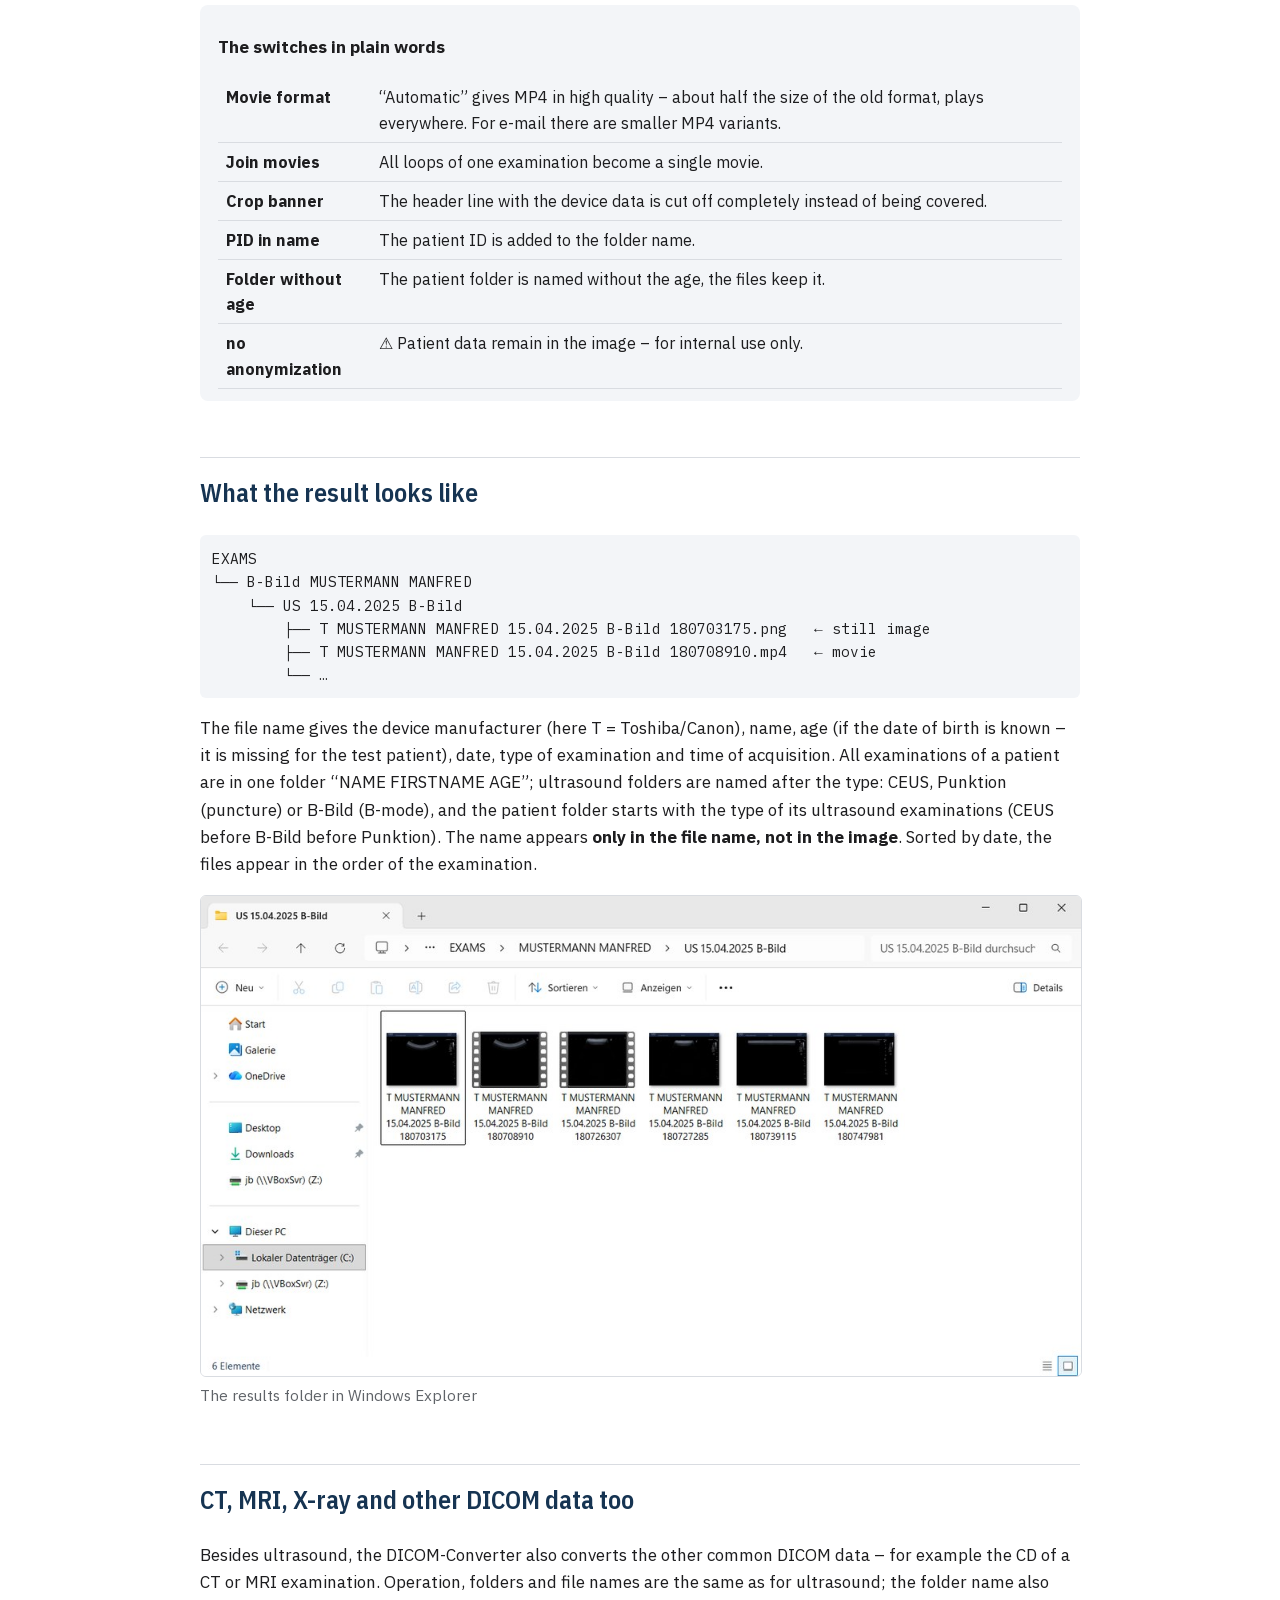
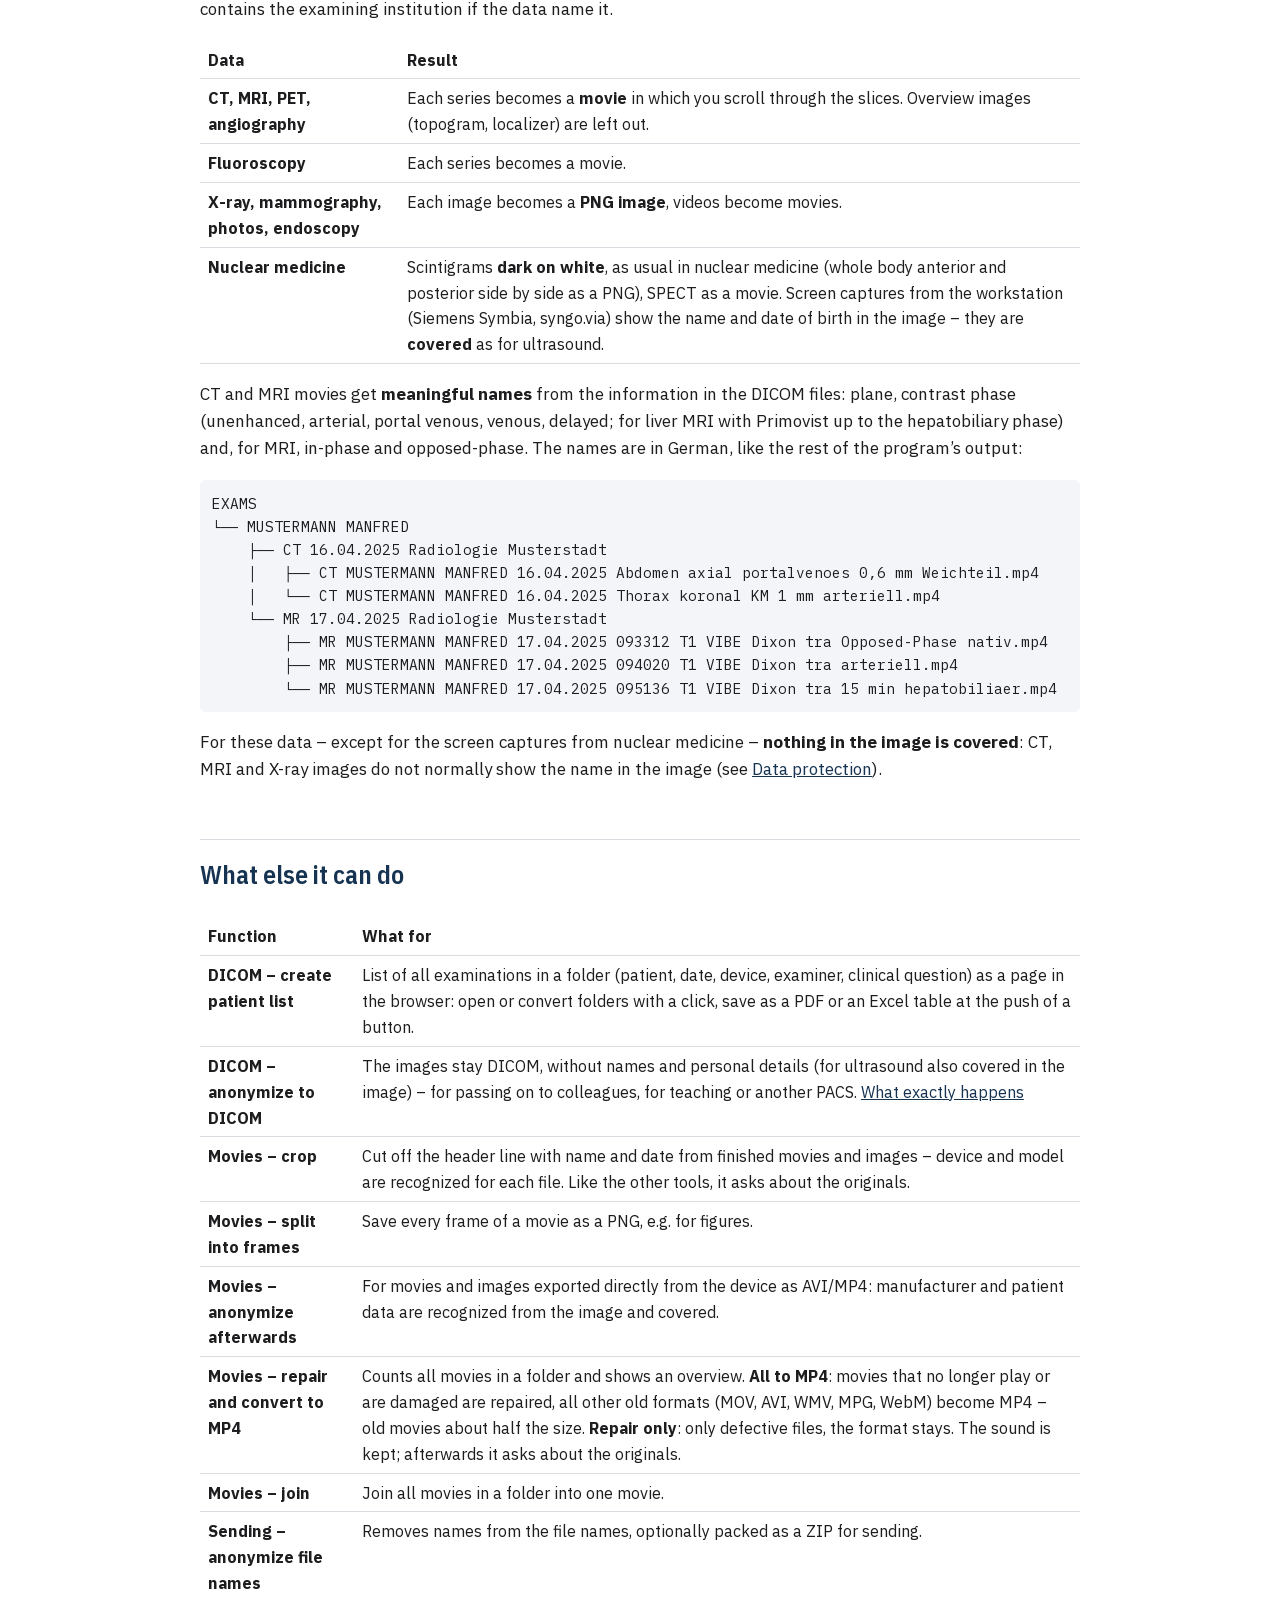
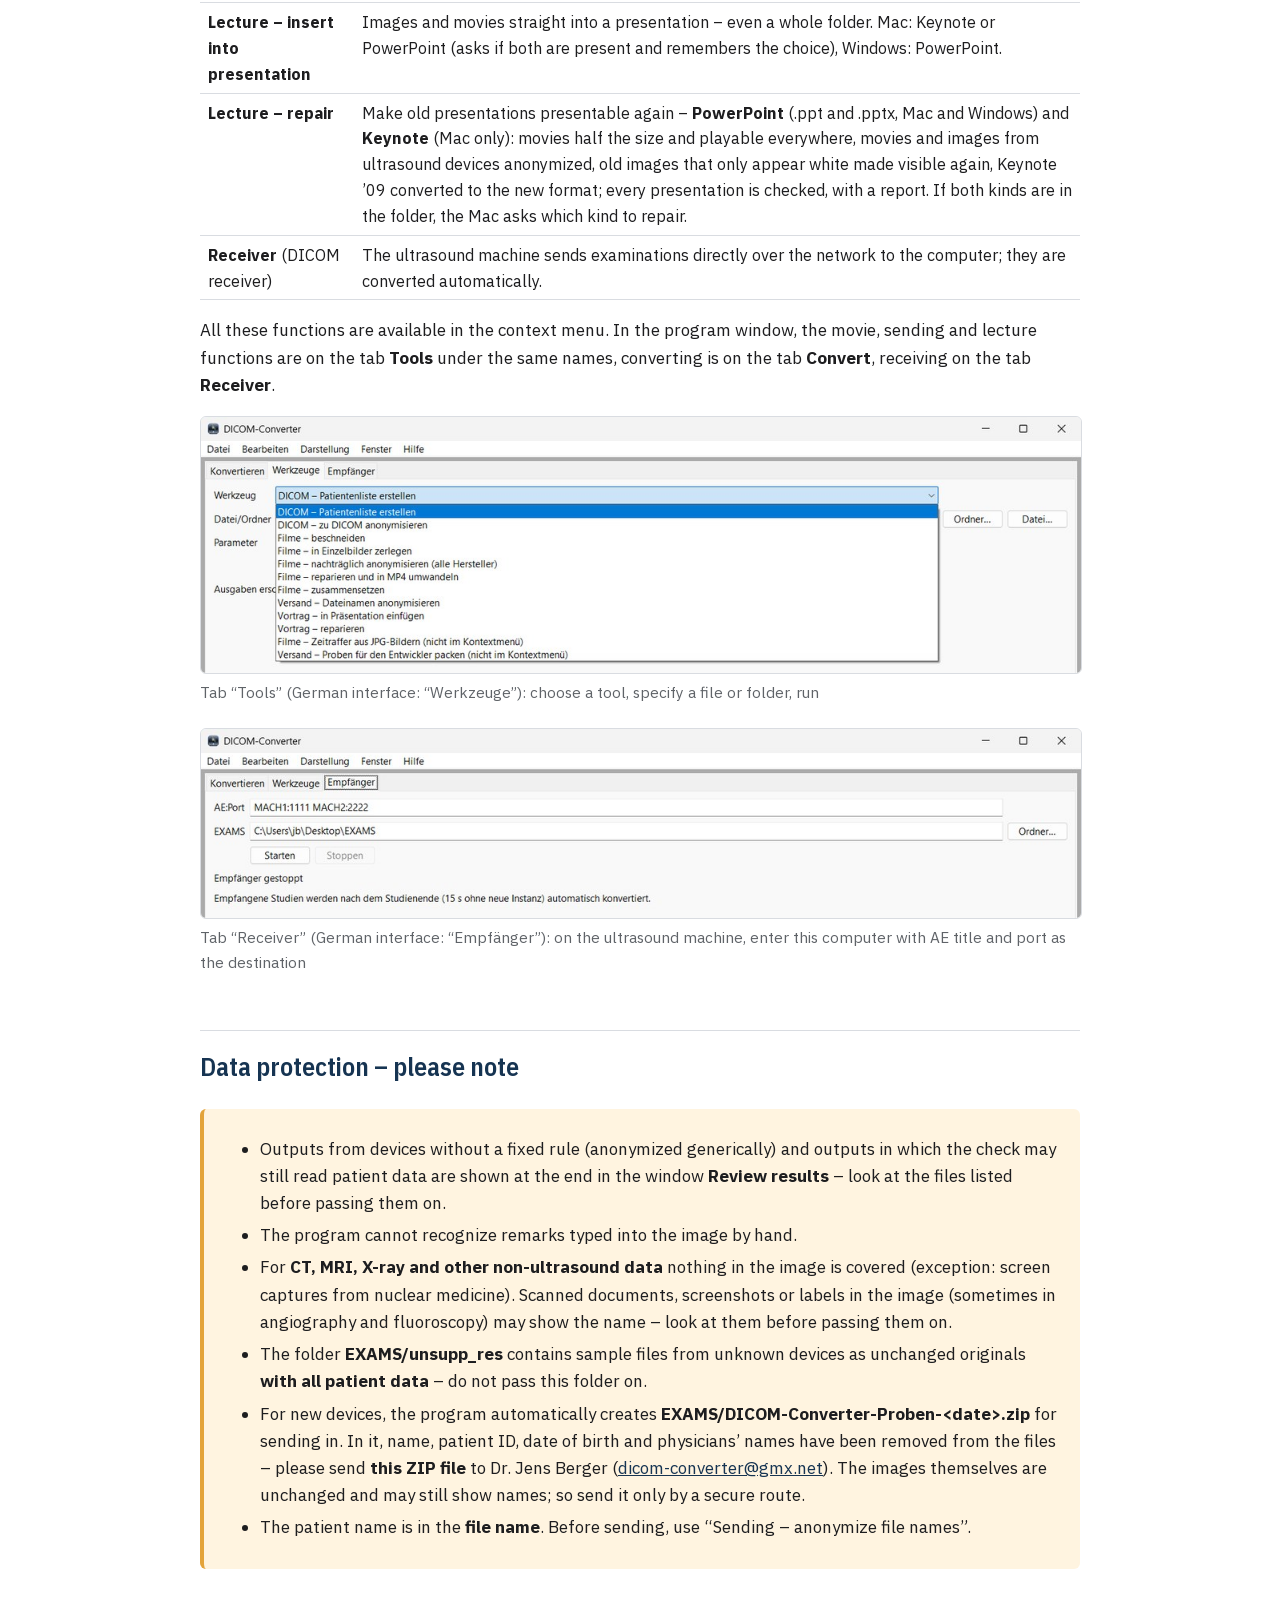
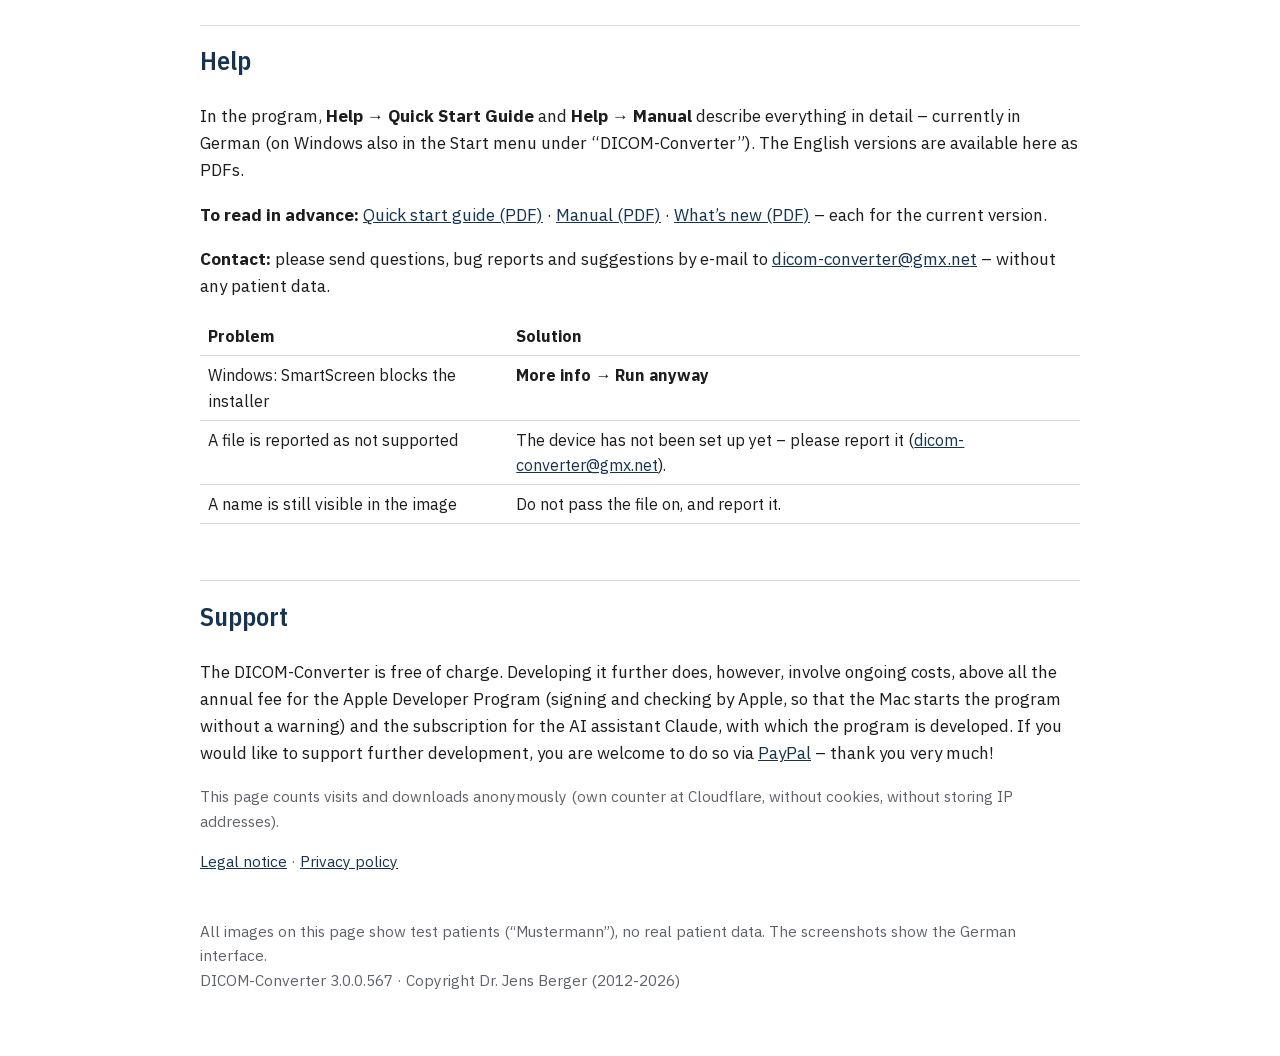
==== commit 135f6f5c: "DICOM-Converter 3.0.0.567 (28.11.2026)" ====
--- a/en/index.html
+++ b/en/index.html
@@ -36,14 +36,16 @@
   table { border-collapse: collapse; width: 100%; font-size: 0.95em; }
   td, th { border-bottom: 1px solid var(--line); padding: 6px 8px; text-align: left; vertical-align: top; }
   kbd { border: 1px solid var(--line); border-radius: 4px; padding: 0 5px; font-size: 0.9em; background: var(--box); }
-  .downloads { display: flex; flex-wrap: wrap; gap: 12px; margin: 16px 0 8px; }
+  .downloads { display: grid; grid-template-columns: repeat(auto-fit, minmax(13em, 1fr)); gap: 12px; align-items: start; margin: 16px 0 8px; }
   .button { display: inline-block; background: var(--accent); color: var(--bg); text-decoration: none; font-weight: 600; border-radius: 8px; padding: 12px 20px; }
   .button small { display: block; font-weight: 400; font-size: 0.8em; opacity: 0.85; }
-  .downloads { align-items: flex-start; }
+  .downloads > * { box-sizing: border-box; min-width: 0; }
+  .downloads .button { padding-left: 10px; padding-right: 10px; text-align: center; }
+  .downloads .button small { font-size: 0.72em; white-space: nowrap; }
   .dl-col { display: flex; flex-direction: column; gap: 8px; }
   .dl-col .button.secondary { white-space: normal; text-align: center; }
   .dl-how { font-size: 0.85em; text-align: center; }
-  .button.soon { background: transparent; color: var(--muted); border: 2px dashed var(--muted); padding: 10px 18px; cursor: default; min-width: 14em; box-sizing: border-box; }
+  .button.soon { background: transparent; color: var(--muted); border: 2px dashed var(--muted); padding: 10px 18px; cursor: default; }
   .button.secondary { background: transparent; color: var(--accent); border: 2px solid var(--accent); padding: 8px 18px; white-space: nowrap; }
   .support { display: flex; flex-wrap: wrap; align-items: center; gap: 12px 20px; background: var(--box); border-radius: 8px; padding: 12px 16px; margin: 14px 0 4px; }
   .support span { flex: 1 1 320px; }
